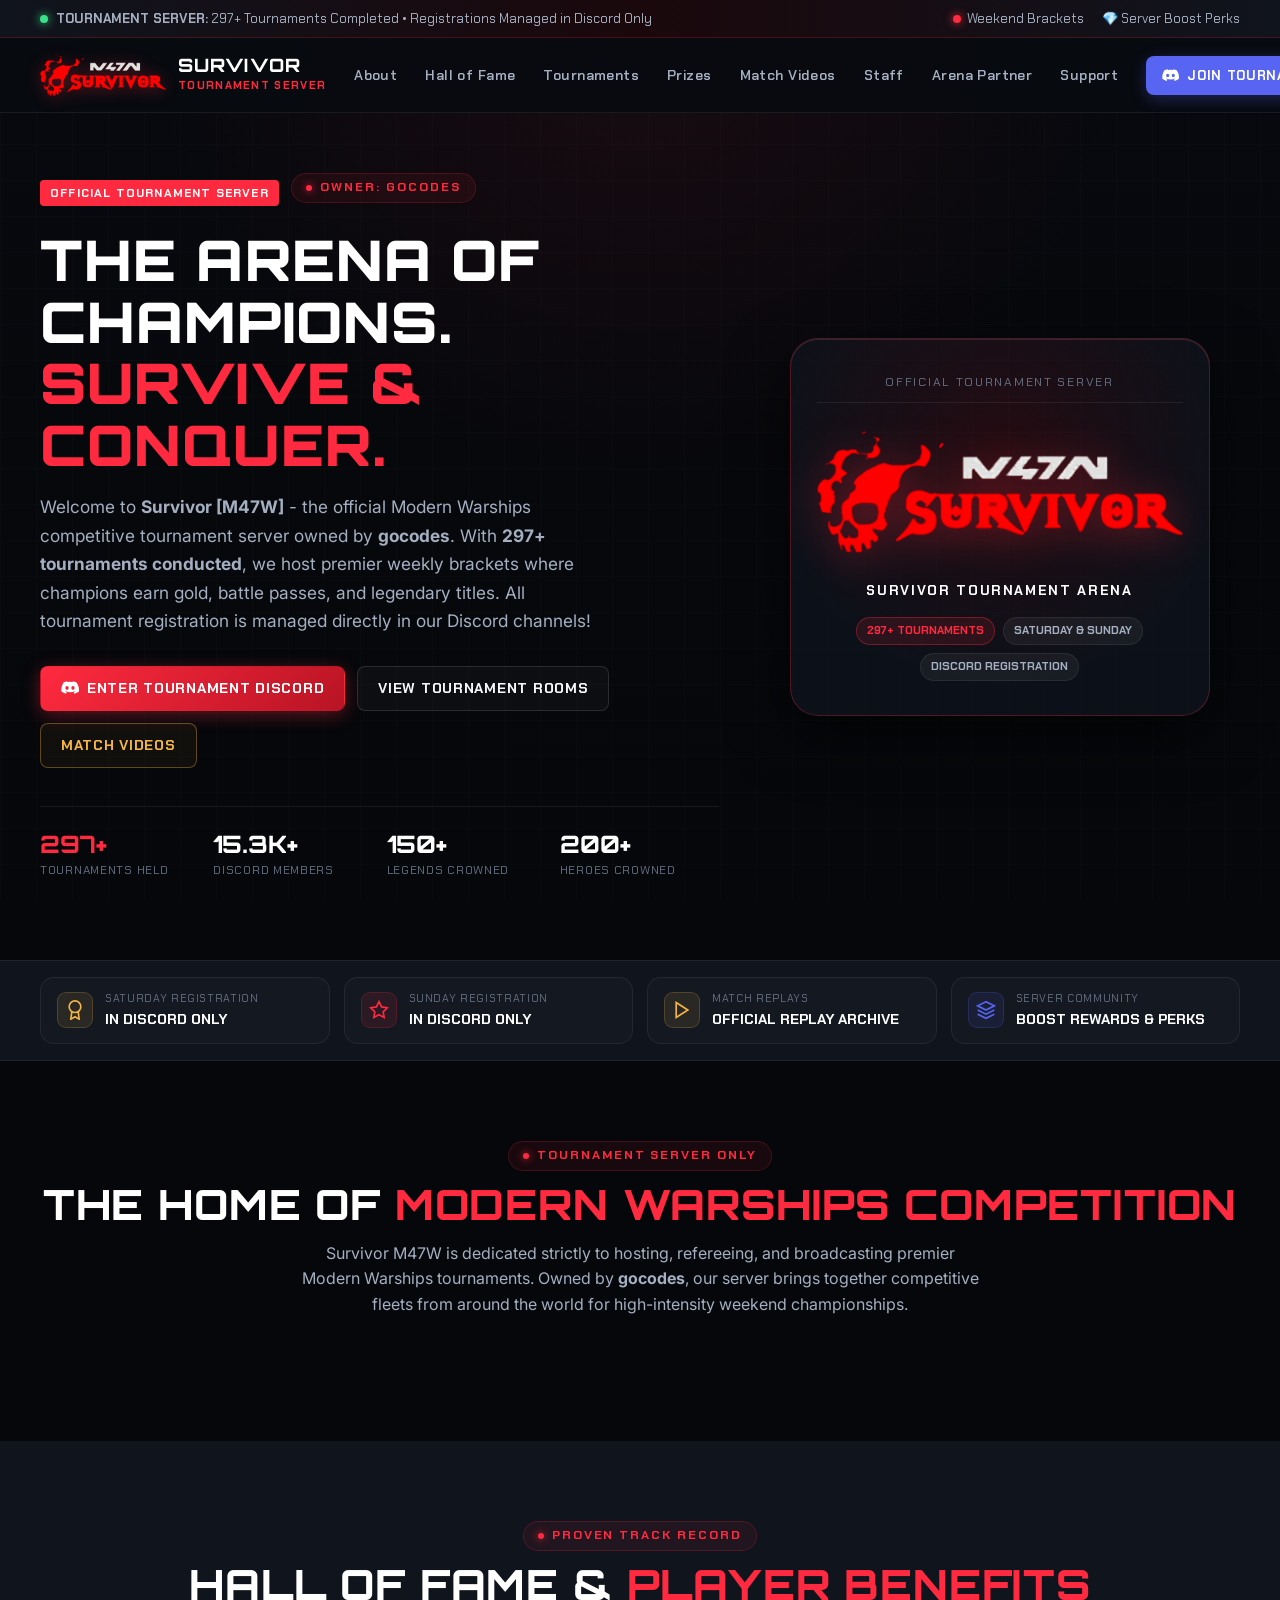
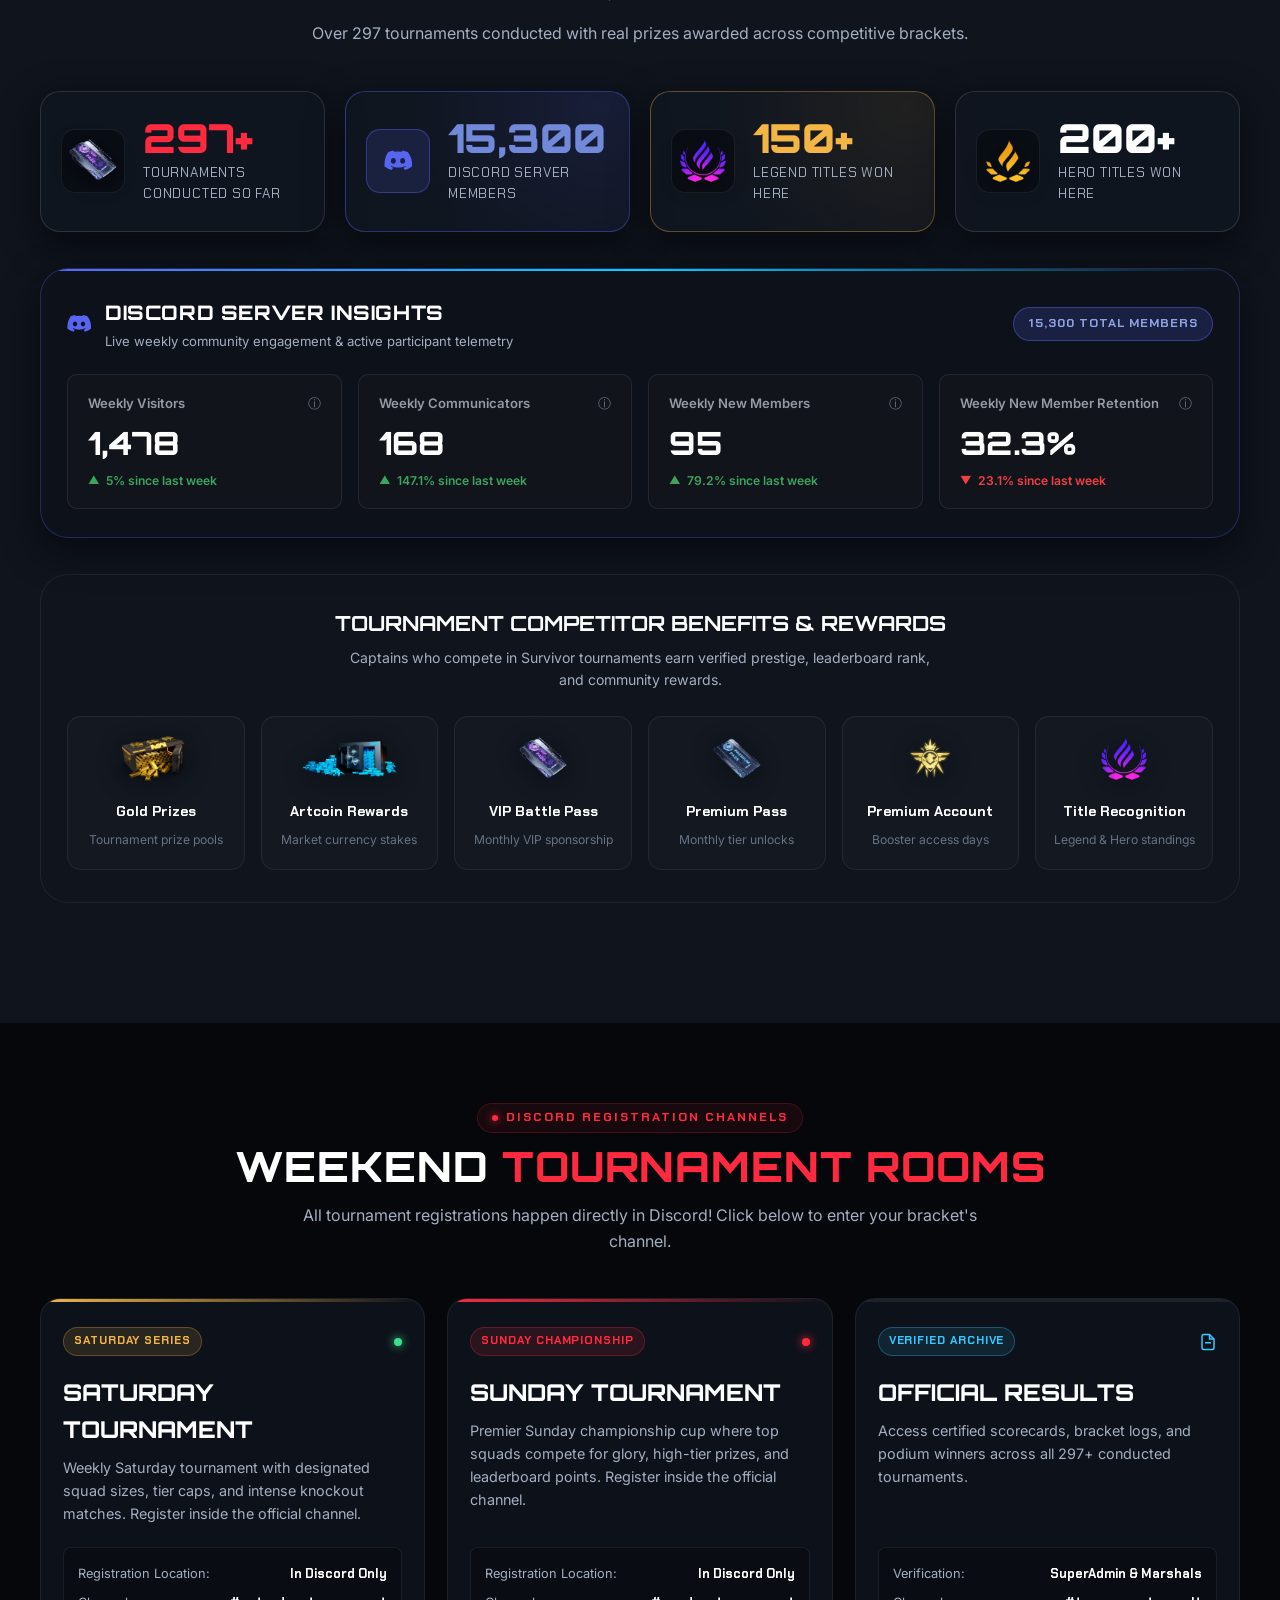
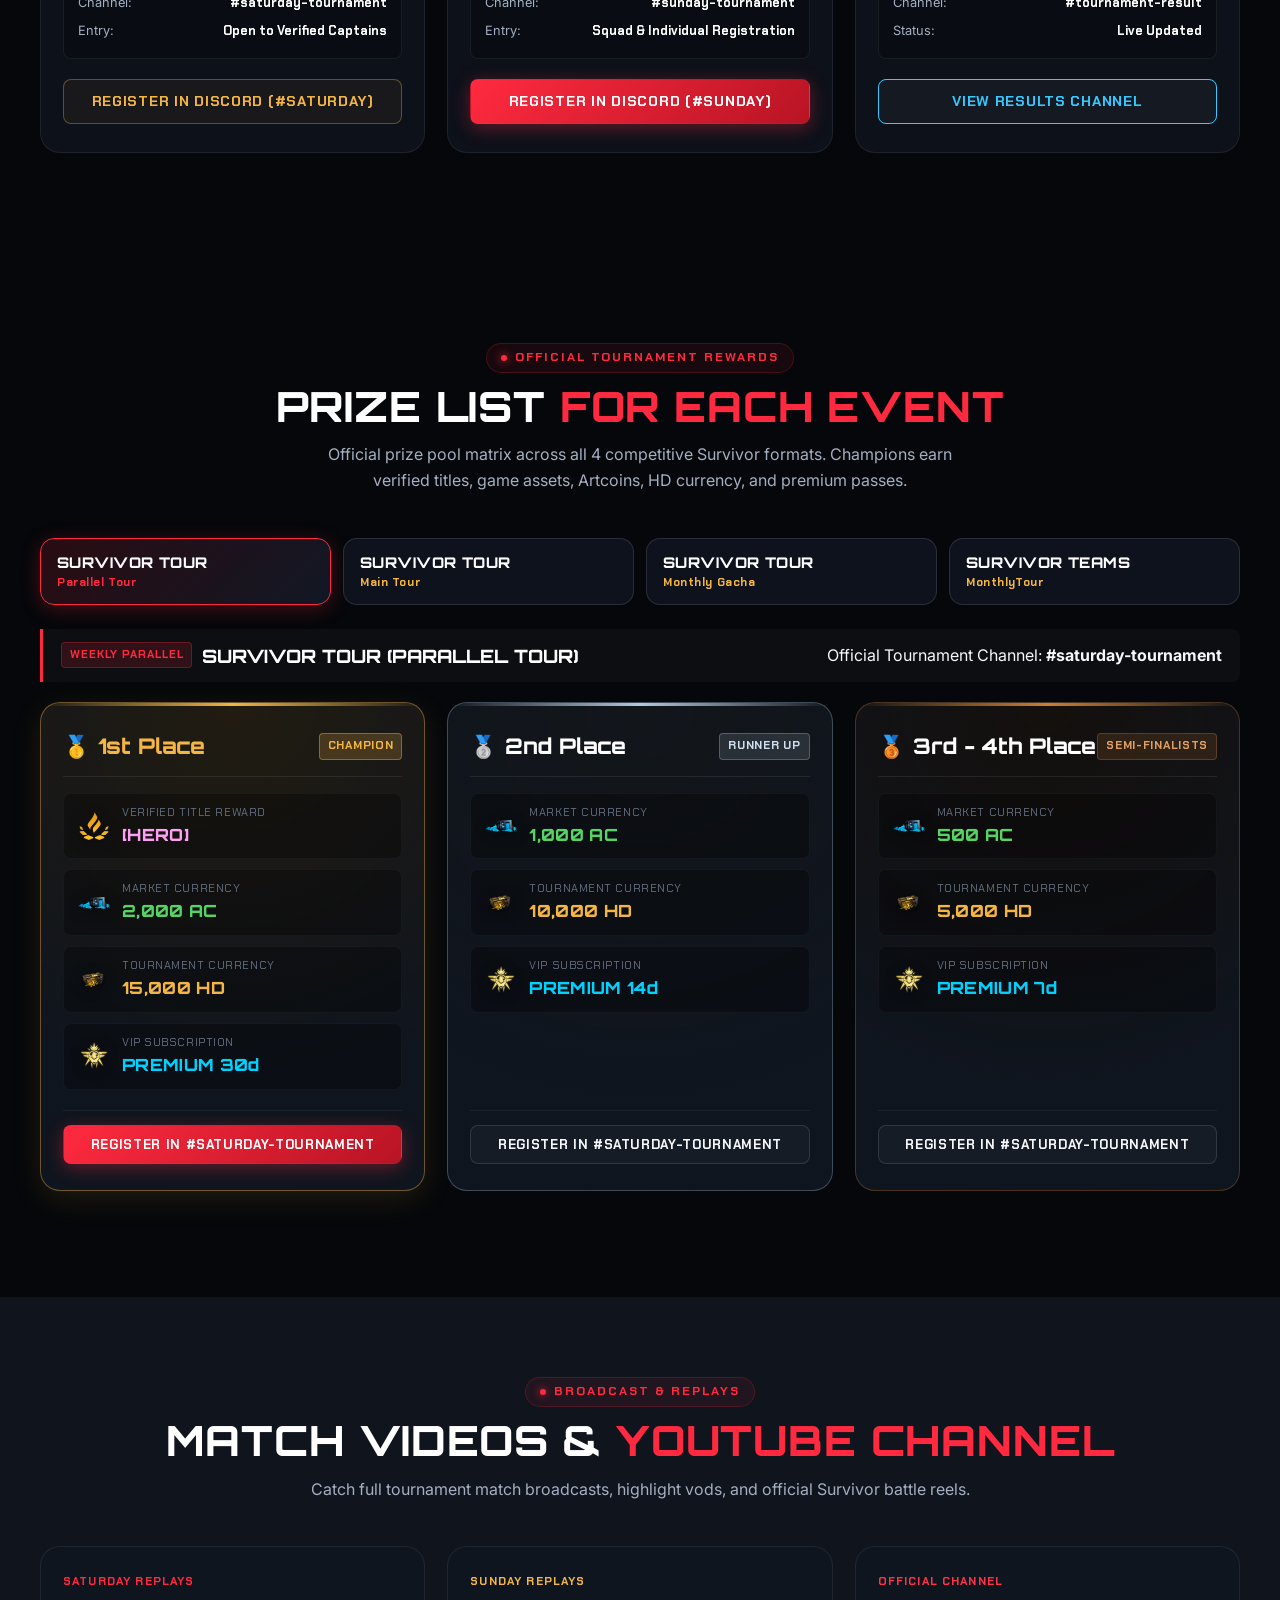
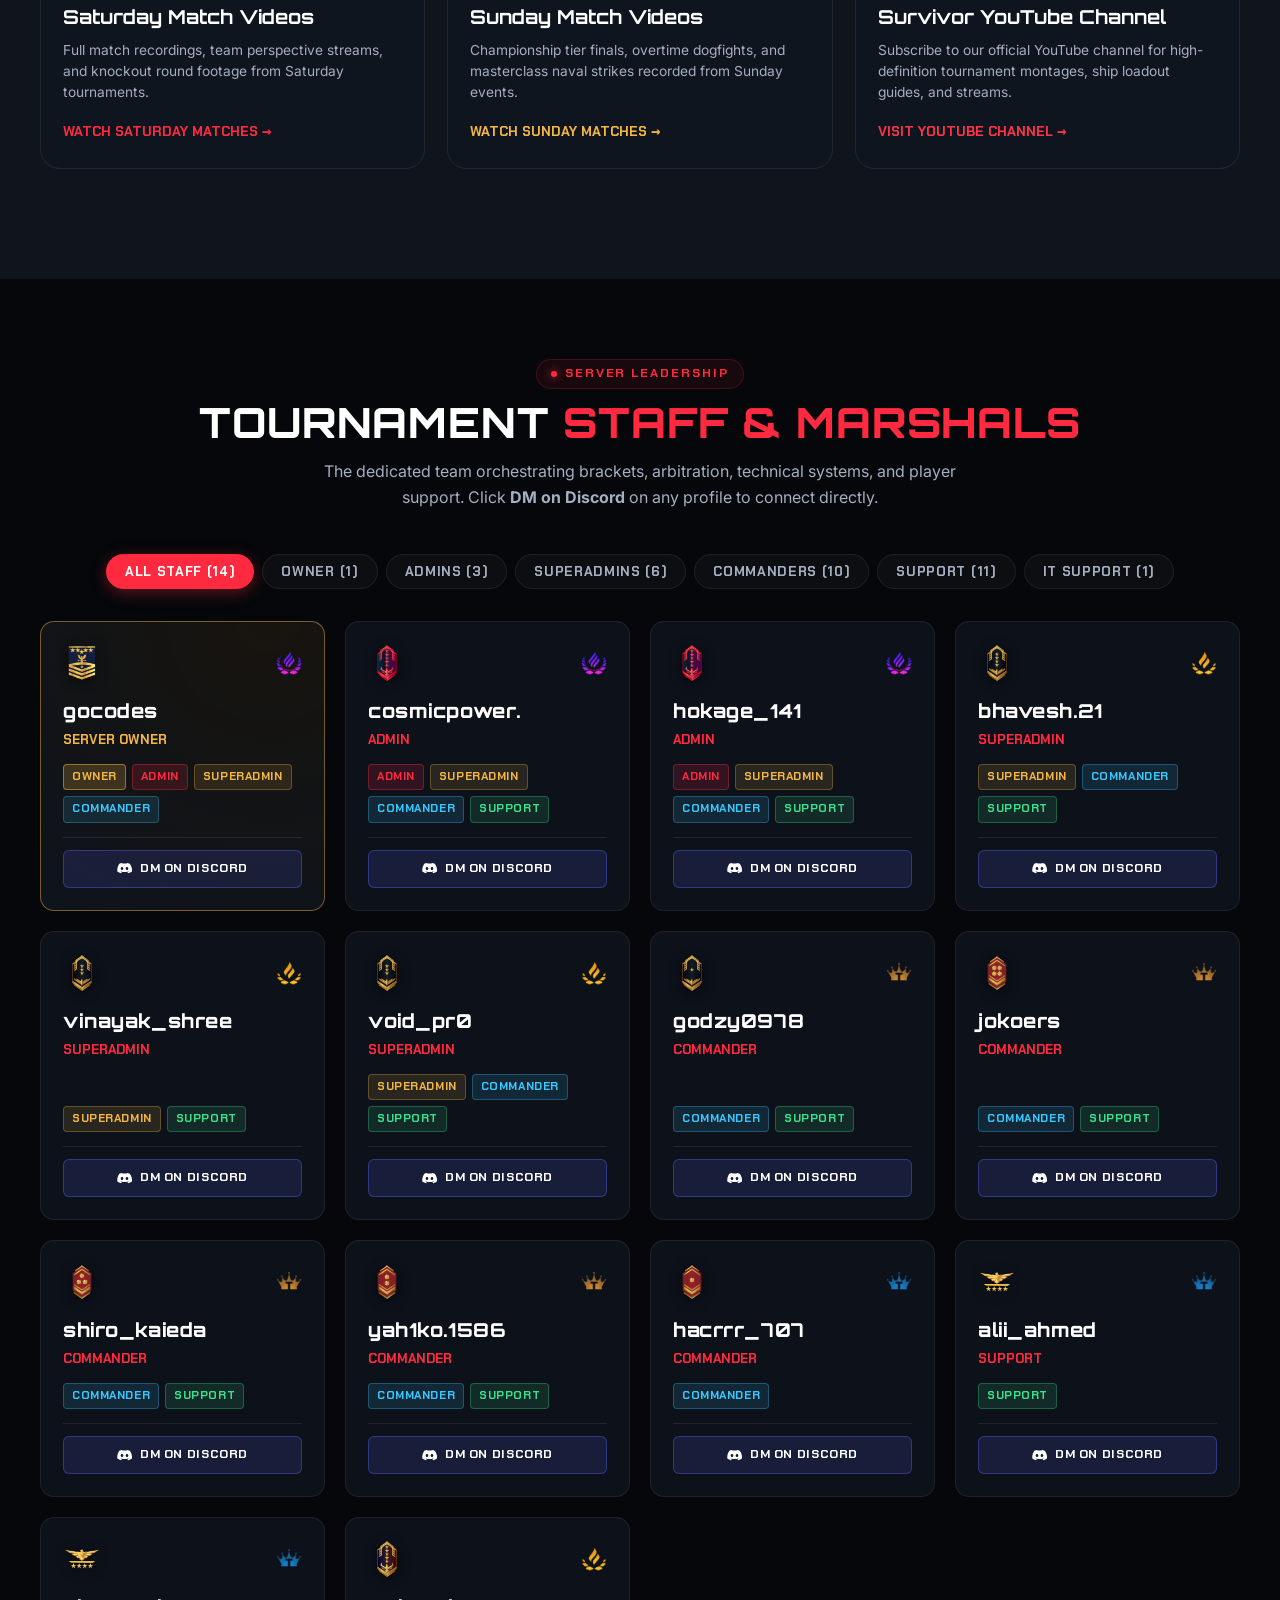
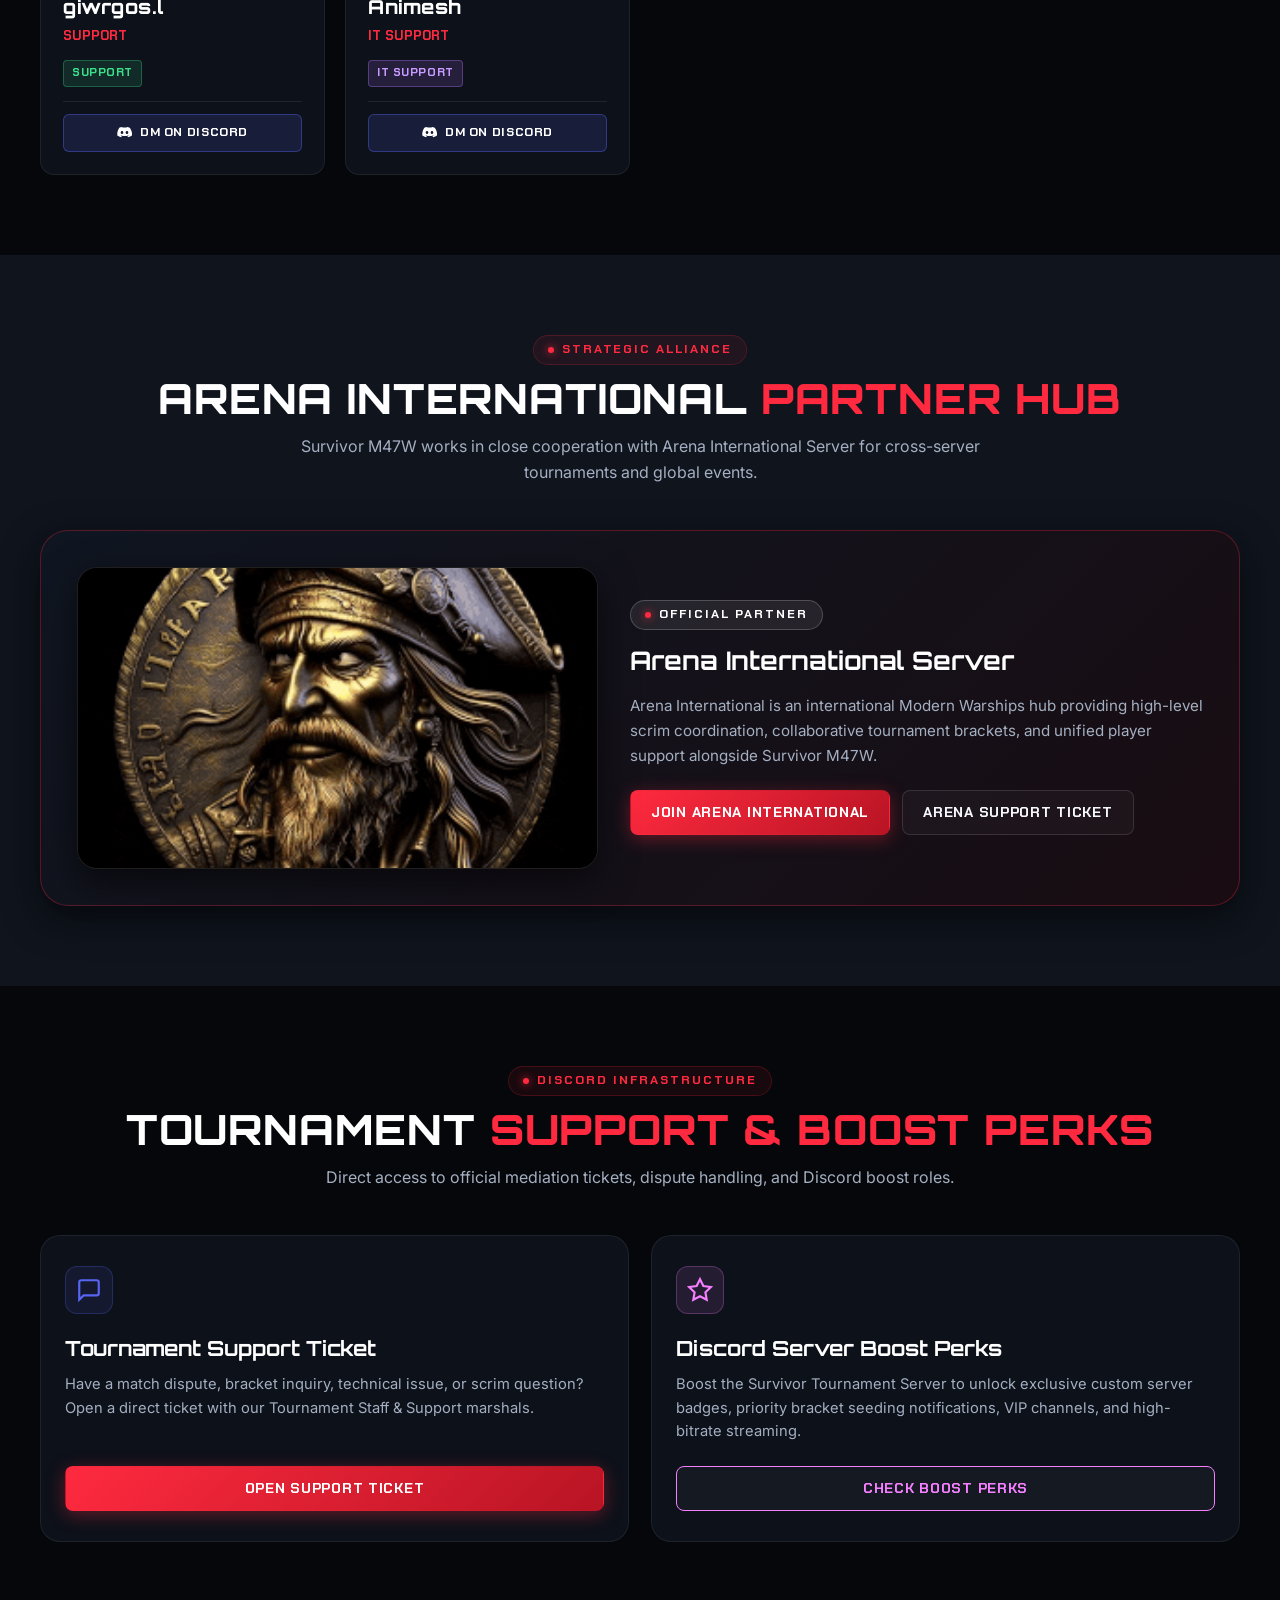
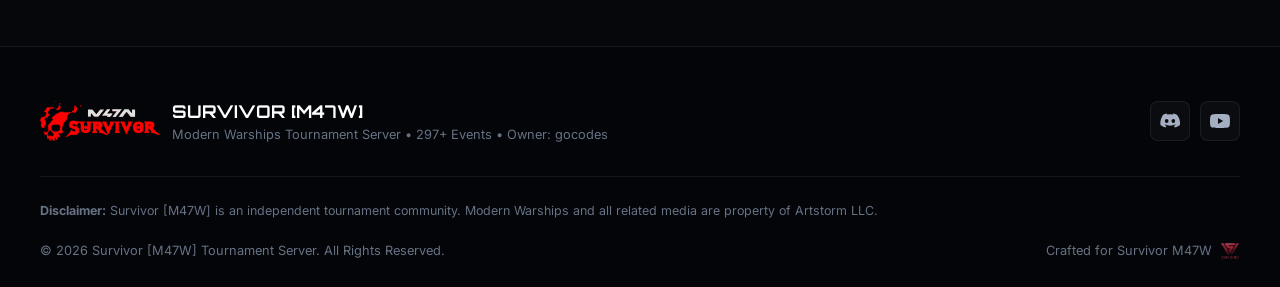
==== index.html @ add7dcec "Add files via upload" ====
<!DOCTYPE html>
<html lang="en">
<head>
  <meta charset="UTF-8">
  <meta name="viewport" content="width=device-width, initial-scale=1.0, maximum-scale=5.0">
  <meta name="description" content="Survivor [M47W] - Premier Modern Warships Tournament Server. Over 297+ tournaments conducted, 150+ Legends and 200+ Heroes crowned. Owner: gocodes.">
  <meta name="keywords" content="Survivor M47W, Modern Warships Tournament, gocodes, MW Tournament Server, Arena International">
  <meta name="author" content="Survivor M47W Tournament Server">

  <!-- Open Graph -->
  <meta property="og:title" content="Survivor [M47W] - Modern Warships Tournament Server">
  <meta property="og:description" content="The Arena of Champions. 297+ Tournaments Conducted • 150+ Legends • 200+ Heroes. Join our Discord to register!">
  <meta property="og:type" content="website">
  <meta property="og:image" content="Assets/logo.png">

  <title>SURVIVOR [M47W] - Modern Warships Tournament Server</title>

  <!-- Favicon -->
  <link rel="icon" type="image/png" href="Assets/Logo (2).png">

  <!-- Stylesheets -->
  <link rel="stylesheet" href="css/style.css">
  <link rel="stylesheet" href="css/components.css">
</head>
<body>

  <!-- Top Announcement Bar -->
  <aside class="top-announcement" aria-label="Tournament Announcement">
    <div class="container announcement-inner">
      <div class="announcement-badge">
        <span class="live-dot"></span>
        <span><strong>TOURNAMENT SERVER:</strong> 297+ Tournaments Completed • Registrations Managed in Discord Only</span>
      </div>
      <div class="announcement-links">
        <a href="#tournaments">
          <span class="live-dot dot-red"></span>
          <span>Weekend Brackets</span>
        </a>
        <a href="https://discord.com/channels/1050414982417887283/1148118134398668922" target="_blank" rel="noopener noreferrer">
          <span>💎 Server Boost Perks</span>
        </a>
      </div>
    </div>
  </aside>

  <!-- Sticky Site Header (Single-Line Desktop & Mobile Responsive) -->
  <header class="site-header">
    <div class="container nav-container">
      <a href="#hero" class="brand" aria-label="Survivor M47W Home">
        <img src="Assets/logo.png" alt="Survivor M47W Logo" class="brand-logo-img">
        <div class="brand-text">
          <span class="brand-title">SURVIVOR</span>
          <span class="brand-tag">TOURNAMENT SERVER</span>
        </div>
      </a>

      <!-- Single-Line Desktop Navigation -->
      <nav aria-label="Main Navigation">
        <ul class="nav-menu" id="navMenu">
          <li><a href="#about" class="nav-link">About</a></li>
          <li><a href="#fame" class="nav-link">Hall of Fame</a></li>
          <li><a href="#tournaments" class="nav-link">Tournaments</a></li>
          <li><a href="#prizes" class="nav-link">Prizes</a></li>
          <li><a href="#videos" class="nav-link">Match Videos</a></li>
          <li><a href="#staff" class="nav-link">Staff</a></li>
          <li><a href="#partner" class="nav-link">Arena Partner</a></li>
          <li><a href="#support" class="nav-link">Support</a></li>
        </ul>
      </nav>

      <!-- Nav Actions -->
      <div class="nav-actions">
        <a href="https://discord.gg/6sPeeaY6bj" target="_blank" rel="noopener noreferrer" class="btn btn-discord btn-sm" id="linkNavDiscord">
          <svg width="17" height="17" viewBox="0 0 24 24" fill="currentColor">
            <path d="M20.317 4.369A19.791 19.791 0 0 0 15.885 3c-.191.328-.403.771-.552 1.116a18.27 18.27 0 0 0-6.666 0A12.64 12.64 0 0 0 8.115 3a19.736 19.736 0 0 0-4.432 1.369C.887 8.58.127 12.687.507 16.737a19.92 19.92 0 0 0 5.993 3.026c.481-.657.91-1.35 1.282-2.076a12.99 12.99 0 0 1-2.02-.98c.17-.123.336-.25.496-.383 3.894 1.78 8.117 1.78 11.965 0 .162.133.328.26.497.383a12.95 12.95 0 0 1-2.024.982c.372.725.8 1.418 1.282 2.074a19.9 19.9 0 0 0 5.995-3.026c.446-4.693-.762-8.764-3.656-12.368ZM8.02 14.315c-1.182 0-2.157-1.086-2.157-2.419 0-1.332.955-2.418 2.157-2.418 1.212 0 2.177 1.096 2.157 2.418 0 1.333-.955 2.419-2.157 2.419Zm7.96 0c-1.182 0-2.157-1.086-2.157-2.419 0-1.332.955-2.418 2.157-2.418 1.212 0 2.177 1.096 2.157 2.418 0 1.333-.945 2.419-2.157 2.419Z"/>
          </svg>
          <span>Join Tournament Discord</span>
        </a>
        <button class="mobile-toggle" id="mobileToggle" aria-label="Toggle navigation menu" aria-expanded="false">
          <svg width="22" height="22" viewBox="0 0 24 24" fill="none" stroke="currentColor" stroke-width="2">
            <line x1="3" y1="12" x2="21" y2="12"></line>
            <line x1="3" y1="6" x2="21" y2="6"></line>
            <line x1="3" y1="18" x2="21" y2="18"></line>
          </svg>
        </button>
      </div>
    </div>
  </header>

  <main>
    <!-- HERO SECTION -->
    <section class="hero" id="hero">
      <div class="container hero-grid">
        <div class="hero-content">
          <div class="hero-kicker-wrap">
            <span class="hero-badge-tag">OFFICIAL TOURNAMENT SERVER</span>
            <span class="section-kicker">OWNER: GOCODES</span>
          </div>
          <h1 class="hero-title">
            THE ARENA OF CHAMPIONS.
            <span class="title-accent">SURVIVE & CONQUER.</span>
          </h1>
          <p class="hero-desc">
            Welcome to <strong>Survivor [M47W]</strong> - the official Modern Warships competitive tournament server owned by <strong>gocodes</strong>. With <strong>297+ tournaments conducted</strong>, we host premier weekly brackets where champions earn gold, battle passes, and legendary titles. All tournament registration is managed directly in our Discord channels!
          </p>

          <div class="hero-actions">
            <a href="https://discord.gg/6sPeeaY6bj" target="_blank" rel="noopener noreferrer" class="btn btn-primary" id="linkHeroDiscord">
              <svg width="18" height="18" viewBox="0 0 24 24" fill="currentColor">
                <path d="M20.317 4.369A19.791 19.791 0 0 0 15.885 3c-.191.328-.403.771-.552 1.116a18.27 18.27 0 0 0-6.666 0A12.64 12.64 0 0 0 8.115 3a19.736 19.736 0 0 0-4.432 1.369C.887 8.58.127 12.687.507 16.737a19.92 19.92 0 0 0 5.993 3.026c.481-.657.91-1.35 1.282-2.076a12.99 12.99 0 0 1-2.02-.98c.17-.123.336-.25.496-.383 3.894 1.78 8.117 1.78 11.965 0 .162.133.328.26.497.383a12.95 12.95 0 0 1-2.024.982c.372.725.8 1.418 1.282 2.074a19.9 19.9 0 0 0 5.995-3.026c.446-4.693-.762-8.764-3.656-12.368ZM8.02 14.315c-1.182 0-2.157-1.086-2.157-2.419 0-1.332.955-2.418 2.157-2.418 1.212 0 2.177 1.096 2.157 2.418 0 1.333-.955 2.419-2.157 2.419Zm7.96 0c-1.182 0-2.157-1.086-2.157-2.419 0-1.332.955-2.418 2.157-2.418 1.212 0 2.177 1.096 2.157 2.418 0 1.333-.945 2.419-2.157 2.419Z"/>
              </svg>
              <span>Enter Tournament Discord</span>
            </a>
            <a href="#tournaments" class="btn btn-outline">
              <span>View Tournament Rooms</span>
            </a>
            <a href="#videos" class="btn btn-outline-gold">
              <span>Match Videos</span>
            </a>
          </div>

          <!-- Hero Proven Stats -->
          <div class="hero-stats">
            <div class="stat-item">
              <span class="stat-val val-red">297+</span>
              <span class="stat-label">Tournaments Held</span>
            </div>
            <div class="stat-item">
              <span class="stat-val val-gold">15.3K+</span>
              <span class="stat-label">Discord Members</span>
            </div>
            <div class="stat-item">
              <span class="stat-val">150+</span>
              <span class="stat-label">Legends Crowned</span>
            </div>
            <div class="stat-item">
              <span class="stat-val">200+</span>
              <span class="stat-label">Heroes Crowned</span>
            </div>
          </div>
        </div>

        <div class="hero-visual">
          <div class="hero-crest-frame">
            <div class="hero-crest-topbar">
              <span>OFFICIAL TOURNAMENT SERVER</span>
            </div>
            <img src="Assets/logo.png" alt="Survivor M47W Insignia" class="hero-crest-logo">
            <h2 class="hero-crest-caption">SURVIVOR TOURNAMENT ARENA</h2>
            <div class="hero-crest-pills">
              <span class="tactical-pill pill-red">297+ TOURNAMENTS</span>
              <span class="tactical-pill">SATURDAY & SUNDAY</span>
              <span class="tactical-pill">DISCORD REGISTRATION</span>
            </div>
          </div>
        </div>
      </div>
    </section>

    <!-- STATUS TICKER STRIP -->
    <section class="status-strip" aria-label="Quick Status Ticker">
      <div class="container">
        <div class="status-grid">
          <a href="https://discord.com/channels/1050414982417887283/1210456226505170964" target="_blank" rel="noopener noreferrer" class="status-card" id="linkSatTournament">
            <div class="status-icon icon-gold">
              <svg width="20" height="20" viewBox="0 0 24 24" fill="none" stroke="currentColor" stroke-width="2">
                <circle cx="12" cy="8" r="7"></circle>
                <polyline points="8.21 13.89 7 23 12 20 17 23 15.79 13.88"></polyline>
              </svg>
            </div>
            <div class="status-info">
              <small>Saturday Registration</small>
              <strong>IN DISCORD ONLY</strong>
            </div>
          </a>

          <a href="https://discord.com/channels/1050414982417887283/1051428633106972762" target="_blank" rel="noopener noreferrer" class="status-card" id="linkSunTournament">
            <div class="status-icon">
              <svg width="20" height="20" viewBox="0 0 24 24" fill="none" stroke="currentColor" stroke-width="2">
                <polygon points="12 2 15.09 8.26 22 9.27 17 14.14 18.18 21.02 12 17.77 5.82 21.02 7 14.14 2 9.27 8.91 8.26 12 2"></polygon>
              </svg>
            </div>
            <div class="status-info">
              <small>Sunday Registration</small>
              <strong>IN DISCORD ONLY</strong>
            </div>
          </a>

          <a href="#videos" class="status-card">
            <div class="status-icon icon-gold">
              <svg width="20" height="20" viewBox="0 0 24 24" fill="none" stroke="currentColor" stroke-width="2">
                <polygon points="5 3 19 12 5 21 5 3"></polygon>
              </svg>
            </div>
            <div class="status-info">
              <small>Match Replays</small>
              <strong>OFFICIAL REPLAY ARCHIVE</strong>
            </div>
          </a>

          <a href="https://discord.com/channels/1050414982417887283/1148118134398668922" target="_blank" rel="noopener noreferrer" class="status-card" id="linkServerBoost">
            <div class="status-icon icon-discord">
              <svg width="20" height="20" viewBox="0 0 24 24" fill="none" stroke="currentColor" stroke-width="2">
                <polygon points="12 2 2 7 12 12 22 7 12 2"></polygon>
                <polyline points="2 17 12 22 22 17"></polyline>
                <polyline points="2 12 12 17 22 12"></polyline>
              </svg>
            </div>
            <div class="status-info">
              <small>Server Community</small>
              <strong>BOOST REWARDS & PERKS</strong>
            </div>
          </a>
        </div>
      </div>
    </section>

    <!-- ABOUT SECTION -->
    <section class="section" id="about">
      <div class="container">
        <div class="section-head">
          <span class="section-kicker">TOURNAMENT SERVER ONLY</span>
          <h2 class="section-title">THE HOME OF <span>MODERN WARSHIPS COMPETITION</span></h2>
          <p class="section-lead">
            Survivor M47W is dedicated strictly to hosting, refereeing, and broadcasting premier Modern Warships tournaments. Owned by <strong>gocodes</strong>, our server brings together competitive fleets from around the world for high-intensity weekend championships.
          </p>
        </div>
      </div>
    </section>

    <!-- HALL OF FAME & PLAYER BENEFITS -->
    <section class="section" id="fame" style="background: var(--bg-surface);">
      <div class="container">
        <div class="section-head">
          <span class="section-kicker">PROVEN TRACK RECORD</span>
          <h2 class="section-title">HALL OF FAME & <span>PLAYER BENEFITS</span></h2>
          <p class="section-lead">
            Over 297 tournaments conducted with real prizes awarded across competitive brackets.
          </p>
        </div>

        <!-- 4 Proven Stats Cards (Including 15,300 Discord Members) -->
        <div class="fame-stats-grid">
          <div class="fame-stat-card">
            <div class="fame-icon-frame">
              <img src="MW Icons/BP_vip_hires.png" alt="Tournaments Conducted">
            </div>
            <div>
              <div class="fame-stat-num num-red">297+</div>
              <div class="fame-stat-label">Tournaments Conducted So Far</div>
            </div>
          </div>

          <div class="fame-stat-card discord-card">
            <div class="fame-icon-frame" style="background: rgba(88, 101, 242, 0.15); border: 1px solid rgba(88, 101, 242, 0.4);">
              <svg width="28" height="28" viewBox="0 0 24 24" fill="#5865F2">
                <path d="M20.317 4.369A19.791 19.791 0 0 0 15.885 3c-.191.328-.403.771-.552 1.116a18.27 18.27 0 0 0-6.666 0A12.64 12.64 0 0 0 8.115 3a19.736 19.736 0 0 0-4.432 1.369C.887 8.58.127 12.687.507 16.737a19.92 19.92 0 0 0 5.993 3.026c.481-.657.91-1.35 1.282-2.076a12.99 12.99 0 0 1-2.02-.98c.17-.123.336-.25.496-.383 3.894 1.78 8.117 1.78 11.965 0 .162.133.328.26.497.383a12.95 12.95 0 0 1-2.024.982c.372.725.8 1.418 1.282 2.074a19.9 19.9 0 0 0 5.995-3.026c.446-4.693-.762-8.764-3.656-12.368ZM8.02 14.315c-1.182 0-2.157-1.086-2.157-2.419 0-1.332.955-2.418 2.157-2.418 1.212 0 2.177 1.096 2.157 2.418 0 1.333-.955 2.419-2.157 2.419Zm7.96 0c-1.182 0-2.157-1.086-2.157-2.419 0-1.332.955-2.418 2.157-2.418 1.212 0 2.177 1.096 2.157 2.418 0 1.333-.945 2.419-2.157 2.419Z"/>
              </svg>
            </div>
            <div>
              <div class="fame-stat-num" style="color: #7289da;">15,300</div>
              <div class="fame-stat-label">Discord Server Members</div>
            </div>
          </div>

          <div class="fame-stat-card gold-card">
            <div class="fame-icon-frame">
              <img src="MW Icons/Title/MW_TitleSystem_TitleIconLegend_Hires.png" alt="Legend Title Winners">
            </div>
            <div>
              <div class="fame-stat-num num-gold">150+</div>
              <div class="fame-stat-label">Legend Titles Won Here</div>
            </div>
          </div>

          <div class="fame-stat-card">
            <div class="fame-icon-frame">
              <img src="MW Icons/Title/MW_TitleSystem_TitleIconHero_Hires.png" alt="Hero Title Winners">
            </div>
            <div>
              <div class="fame-stat-num">200+</div>
              <div class="fame-stat-label">Hero Titles Won Here</div>
            </div>
          </div>
        </div>

        <!-- Official Discord Server Insights Analytics Panel -->
        <div class="discord-insights-panel">
          <div class="discord-insights-header">
            <div class="insights-title-wrap">
              <svg width="24" height="24" viewBox="0 0 24 24" fill="#5865F2">
                <path d="M20.317 4.369A19.791 19.791 0 0 0 15.885 3c-.191.328-.403.771-.552 1.116a18.27 18.27 0 0 0-6.666 0A12.64 12.64 0 0 0 8.115 3a19.736 19.736 0 0 0-4.432 1.369C.887 8.58.127 12.687.507 16.737a19.92 19.92 0 0 0 5.993 3.026c.481-.657.91-1.35 1.282-2.076a12.99 12.99 0 0 1-2.02-.98c.17-.123.336-.25.496-.383 3.894 1.78 8.117 1.78 11.965 0 .162.133.328.26.497.383a12.95 12.95 0 0 1-2.024.982c.372.725.8 1.418 1.282 2.074a19.9 19.9 0 0 0 5.995-3.026c.446-4.693-.762-8.764-3.656-12.368ZM8.02 14.315c-1.182 0-2.157-1.086-2.157-2.419 0-1.332.955-2.418 2.157-2.418 1.212 0 2.177 1.096 2.157 2.418 0 1.333-.955 2.419-2.157 2.419Zm7.96 0c-1.182 0-2.157-1.086-2.157-2.419 0-1.332.955-2.418 2.157-2.418 1.212 0 2.177 1.096 2.157 2.418 0 1.333-.945 2.419-2.157 2.419Z"/>
              </svg>
              <div>
                <h3 class="insights-title">Discord Server Insights</h3>
                <p class="insights-sub">Live weekly community engagement & active participant telemetry</p>
              </div>
            </div>
            <div class="insights-badge-wrap">
              <span class="discord-community-badge">15,300 TOTAL MEMBERS</span>
            </div>
          </div>

          <div class="discord-insights-grid">
            <!-- Card 1: Weekly Visitors -->
            <div class="discord-stat-box">
              <div class="discord-stat-top">
                <span class="discord-stat-name">Weekly Visitors</span>
                <span class="info-icon" title="Unique visitors to the server this week">ⓘ</span>
              </div>
              <div class="discord-stat-number">1,478</div>
              <div class="discord-stat-trend trend-up">
                <span class="trend-arrow">▲</span>
                <span>5% since last week</span>
              </div>
            </div>

            <!-- Card 2: Weekly Communicators -->
            <div class="discord-stat-box">
              <div class="discord-stat-top">
                <span class="discord-stat-name">Weekly Communicators</span>
                <span class="info-icon" title="Members who sent messages or participated in voice">ⓘ</span>
              </div>
              <div class="discord-stat-number">168</div>
              <div class="discord-stat-trend trend-up">
                <span class="trend-arrow">▲</span>
                <span>147.1% since last week</span>
              </div>
            </div>

            <!-- Card 3: Weekly New Members -->
            <div class="discord-stat-box">
              <div class="discord-stat-top">
                <span class="discord-stat-name">Weekly New Members</span>
                <span class="info-icon" title="New captain recruits joined this week">ⓘ</span>
              </div>
              <div class="discord-stat-number">95</div>
              <div class="discord-stat-trend trend-up">
                <span class="trend-arrow">▲</span>
                <span>79.2% since last week</span>
              </div>
            </div>

            <!-- Card 4: Weekly New Member Retention -->
            <div class="discord-stat-box">
              <div class="discord-stat-top">
                <span class="discord-stat-name">Weekly New Member Retention</span>
                <span class="info-icon" title="Percentage of new members who remain active after joining">ⓘ</span>
              </div>
              <div class="discord-stat-number">32.3%</div>
              <div class="discord-stat-trend trend-down">
                <span class="trend-arrow">▼</span>
                <span>23.1% since last week</span>
              </div>
            </div>
          </div>
        </div>

        <!-- Player Benefits Strip with Official MW Icons -->
        <div class="rewards-strip">
          <div class="rewards-head">
            <h3 style="font-family: var(--font-display); font-size: 1.3rem; color: #ffffff; text-transform: uppercase;">
              Tournament Competitor Benefits & Rewards
            </h3>
            <p style="font-size: 0.88rem; color: var(--text-secondary); max-width: 600px; margin: 6px auto 0;">
              Captains who compete in Survivor tournaments earn verified prestige, leaderboard rank, and community rewards.
            </p>
          </div>

          <div class="rewards-grid">
            <div class="reward-item">
              <img src="MW Icons/goldOffer_6.png" alt="Gold Rewards">
              <strong>Gold Prizes</strong>
              <span>Tournament prize pools</span>
            </div>
            <div class="reward-item">
              <img src="MW Icons/artcoinOffer_6.png" alt="Artcoin Rewards">
              <strong>Artcoin Rewards</strong>
              <span>Market currency stakes</span>
            </div>
            <div class="reward-item">
              <img src="MW Icons/BP_vip_hires.png" alt="VIP Pass Rewards">
              <strong>VIP Battle Pass</strong>
              <span>Monthly VIP sponsorship</span>
            </div>
            <div class="reward-item">
              <img src="MW Icons/BP_premium_hires.png" alt="Premium Pass">
              <strong>Premium Pass</strong>
              <span>Monthly tier unlocks</span>
            </div>
            <div class="reward-item">
              <img src="MW Icons/premiumAccount.png" alt="Premium Account">
              <strong>Premium Account</strong>
              <span>Booster access days</span>
            </div>
            <div class="reward-item">
              <img src="MW Icons/Title/MW_TitleSystem_TitleIconLegend_Hires.png" alt="Prestige Titles">
              <strong>Title Recognition</strong>
              <span>Legend & Hero standings</span>
            </div>
          </div>
        </div>
      </div>
    </section>

    <!-- TOURNAMENT COMMAND HUB -->
    <section class="section" id="tournaments">
      <div class="container">
        <div class="section-head">
          <span class="section-kicker">DISCORD REGISTRATION CHANNELS</span>
          <h2 class="section-title">WEEKEND <span>TOURNAMENT ROOMS</span></h2>
          <p class="section-lead">
            All tournament registrations happen directly in Discord! Click below to enter your bracket's channel.
          </p>
        </div>

        <div class="tournament-grid">
          <!-- Saturday Tournament -->
          <article class="tournament-card highlight-gold">
            <div class="tournament-card-top">
              <span class="tournament-badge-pill gold">SATURDAY SERIES</span>
              <span class="live-dot"></span>
            </div>
            <h3 class="tournament-day">Saturday Tournament</h3>
            <p class="tournament-desc">
              Weekly Saturday tournament with designated squad sizes, tier caps, and intense knockout matches. Register inside the official channel.
            </p>
            <div class="tournament-meta">
              <div class="meta-row">
                <span>Registration Location:</span>
                <strong>In Discord Only</strong>
              </div>
              <div class="meta-row">
                <span>Channel:</span>
                <strong>#saturday-tournament</strong>
              </div>
              <div class="meta-row">
                <span>Entry:</span>
                <strong>Open to Verified Captains</strong>
              </div>
            </div>
            <a href="https://discord.com/channels/1050414982417887283/1210456226505170964" target="_blank" rel="noopener noreferrer" class="btn btn-outline-gold" style="width: 100%;">
              <span>Register in Discord (#saturday)</span>
            </a>
          </article>

          <!-- Sunday Tournament -->
          <article class="tournament-card highlight-red">
            <div class="tournament-card-top">
              <span class="tournament-badge-pill">SUNDAY CHAMPIONSHIP</span>
              <span class="live-dot dot-red"></span>
            </div>
            <h3 class="tournament-day">Sunday Tournament</h3>
            <p class="tournament-desc">
              Premier Sunday championship cup where top squads compete for glory, high-tier prizes, and leaderboard points. Register inside the official channel.
            </p>
            <div class="tournament-meta">
              <div class="meta-row">
                <span>Registration Location:</span>
                <strong>In Discord Only</strong>
              </div>
              <div class="meta-row">
                <span>Channel:</span>
                <strong>#sunday-tournament</strong>
              </div>
              <div class="meta-row">
                <span>Entry:</span>
                <strong>Squad & Individual Registration</strong>
              </div>
            </div>
            <a href="https://discord.com/channels/1050414982417887283/1051428633106972762" target="_blank" rel="noopener noreferrer" class="btn btn-primary" style="width: 100%;">
              <span>Register in Discord (#sunday)</span>
            </a>
          </article>

          <!-- Official Results -->
          <article class="tournament-card">
            <div class="tournament-card-top">
              <span class="tournament-badge-pill" style="background: rgba(56, 200, 255, 0.1); border-color: rgba(56, 200, 255, 0.3); color: var(--accent-cyan);">VERIFIED ARCHIVE</span>
              <svg width="18" height="18" viewBox="0 0 24 24" fill="none" stroke="currentColor" stroke-width="2" color="var(--accent-cyan)">
                <path d="M14 2H6a2 2 0 0 0-2 2v16a2 2 0 0 0 2 2h12a2 2 0 0 0 2-2V8z"></path>
                <polyline points="14 2 14 8 20 8"></polyline>
                <line x1="16" y1="13" x2="8" y2="13"></line>
              </svg>
            </div>
            <h3 class="tournament-day">Official Results</h3>
            <p class="tournament-desc">
              Access certified scorecards, bracket logs, and podium winners across all 297+ conducted tournaments.
            </p>
            <div class="tournament-meta">
              <div class="meta-row">
                <span>Verification:</span>
                <strong>SuperAdmin & Marshals</strong>
              </div>
              <div class="meta-row">
                <span>Channel:</span>
                <strong>#tournament-result</strong>
              </div>
              <div class="meta-row">
                <span>Status:</span>
                <strong>Live Updated</strong>
              </div>
            </div>
            <a href="https://discord.com/channels/1050414982417887283/1051473469369491466" target="_blank" rel="noopener noreferrer" class="btn btn-outline" style="width: 100%; border-color: var(--accent-cyan); color: var(--accent-cyan);" id="linkResults">
              <span>View Results Channel</span>
            </a>
          </article>
        </div>
      </div>
    </section>

    <!-- PRIZE LIST FOR EACH EVENT -->
    <section class="section" id="prizes">
      <div class="container">
        <div class="section-head">
          <span class="section-kicker">OFFICIAL TOURNAMENT REWARDS</span>
          <h2 class="section-title">PRIZE LIST <span>FOR EACH EVENT</span></h2>
          <p class="section-lead">
            Official prize pool matrix across all 4 competitive Survivor formats. Champions earn verified titles, game assets, Artcoins, HD currency, and premium passes.
          </p>
        </div>

        <div class="prize-matrix-wrapper">
          <!-- 4 Event Switcher Tabs -->
          <div class="prize-filter-bar" role="tablist">
            <button class="prize-filter-btn active" data-event="parallel-tour">
              <span>Survivor Tour</span>
              <small>Parallel Tour</small>
            </button>
            <button class="prize-filter-btn" data-event="main-tour">
              <span>Survivor Tour</span>
              <small>Main Tour</small>
            </button>
            <button class="prize-filter-btn" data-event="monthly-gacha">
              <span>Survivor Tour</span>
              <small>Monthly Gacha</small>
            </button>
            <button class="prize-filter-btn" data-event="teams-tour">
              <span>Survivor Teams</span>
              <small>MonthlyTour</small>
            </button>
          </div>

          <!-- Dynamic Prize Showcase Grid populated by js/app.js -->
          <div id="prizeShowcase" class="prize-showcase">
            <!-- Populated by initPrizeMatrix in js/app.js -->
          </div>
        </div>
      </div>
    </section>

    <!-- MATCH VIDEOS & MEDIA HUB -->
    <section class="section" id="videos" style="background: var(--bg-surface);">
      <div class="container">
        <div class="section-head">
          <span class="section-kicker">BROADCAST & REPLAYS</span>
          <h2 class="section-title">MATCH VIDEOS & <span>YOUTUBE CHANNEL</span></h2>
          <p class="section-lead">
            Catch full tournament match broadcasts, highlight vods, and official Survivor battle reels.
          </p>
        </div>

        <div class="video-hub-grid">
          <!-- Saturday Match Videos -->
          <a href="https://discord.com/channels/1050414982417887283/1512434301445210224" target="_blank" rel="noopener noreferrer" class="video-card" id="linkSatVideos">
            <span class="video-card-badge">SATURDAY REPLAYS</span>
            <h3 class="video-card-title">Saturday Match Videos</h3>
            <p class="video-card-desc">Full match recordings, team perspective streams, and knockout round footage from Saturday tournaments.</p>
            <span class="video-card-cta">Watch Saturday Matches →</span>
          </a>

          <!-- Sunday Match Videos -->
          <a href="https://discord.com/channels/1050414982417887283/1125056647321108621" target="_blank" rel="noopener noreferrer" class="video-card" id="linkSunVideos">
            <span class="video-card-badge" style="color: var(--accent-gold);">SUNDAY REPLAYS</span>
            <h3 class="video-card-title">Sunday Match Videos</h3>
            <p class="video-card-desc">Championship tier finals, overtime dogfights, and masterclass naval strikes recorded from Sunday events.</p>
            <span class="video-card-cta" style="color: var(--accent-gold);">Watch Sunday Matches →</span>
          </a>

          <!-- Official YouTube Channel -->
          <a href="https://youtube.com/@insfourtyseven7711?si=yuTAbnCFT_ipY31N" target="_blank" rel="noopener noreferrer" class="video-card" id="linkYouTube">
            <span class="video-card-badge" style="color: #ff3347;">OFFICIAL CHANNEL</span>
            <h3 class="video-card-title">Survivor YouTube Channel</h3>
            <p class="video-card-desc">Subscribe to our official YouTube channel for high-definition tournament montages, ship loadout guides, and streams.</p>
            <span class="video-card-cta" style="color: #ff3347;">Visit YouTube Channel →</span>
          </a>
        </div>
      </div>
    </section>

    <!-- STAFF & TOURNAMENT MARSHALS (NO DUPLICATE NAMES) -->
    <section class="section" id="staff">
      <div class="container">
        <div class="section-head">
          <span class="section-kicker">SERVER LEADERSHIP</span>
          <h2 class="section-title">TOURNAMENT <span>STAFF & MARSHALS</span></h2>
          <p class="section-lead">
            The dedicated team orchestrating brackets, arbitration, technical systems, and player support. Click <strong>DM on Discord</strong> on any profile to connect directly.
          </p>
        </div>

        <!-- Exact Role Filter Tabs -->
        <div class="roster-filter-bar" role="tablist">
          <button class="roster-filter-btn active" data-filter="all">All Staff (14)</button>
          <button class="roster-filter-btn" data-filter="Owner">Owner (1)</button>
          <button class="roster-filter-btn" data-filter="Admin">Admins (3)</button>
          <button class="roster-filter-btn" data-filter="SuperAdmin">SuperAdmins (6)</button>
          <button class="roster-filter-btn" data-filter="Commander">Commanders (10)</button>
          <button class="roster-filter-btn" data-filter="Support">Support (11)</button>
          <button class="roster-filter-btn" data-filter="IT">IT Support (1)</button>
        </div>

        <!-- Dynamic Staff Cards Grid (Badges only, no LVL text) -->
        <div class="roster-grid" id="staffGrid">
          <!-- Populated by js/app.js -->
        </div>
      </div>
    </section>

    <!-- ARENA INTERNATIONAL PARTNER SECTION -->
    <section class="section" id="partner" style="background: var(--bg-surface);">
      <div class="container">
        <div class="section-head">
          <span class="section-kicker">STRATEGIC ALLIANCE</span>
          <h2 class="section-title">ARENA INTERNATIONAL <span>PARTNER HUB</span></h2>
          <p class="section-lead">
            Survivor M47W works in close cooperation with Arena International Server for cross-server tournaments and global events.
          </p>
        </div>

        <div class="arena-partner-box">
          <div class="arena-gif-frame">
            <img src="Assets/AI server.gif" alt="Arena International Server Animation" loading="lazy">
          </div>

          <div class="arena-partner-copy">
            <span class="section-kicker" style="background: rgba(255, 255, 255, 0.08); color: #ffffff; border-color: rgba(255, 255, 255, 0.2);">OFFICIAL PARTNER</span>
            <h3>Arena International Server</h3>
            <p>
              Arena International is an international Modern Warships hub providing high-level scrim coordination, collaborative tournament brackets, and unified player support alongside Survivor M47W.
            </p>
            <div class="arena-partner-actions">
              <a href="https://discord.gg/cwB66GNWwY" target="_blank" rel="noopener noreferrer" class="btn btn-primary" id="linkArenaServer">
                <span>Join Arena International</span>
              </a>
              <a href="https://discord.com/channels/1063794604798902353/1457753365437087804" target="_blank" rel="noopener noreferrer" class="btn btn-outline" id="linkArenaSupport">
                <span>Arena Support Ticket</span>
              </a>
            </div>
          </div>
        </div>
      </div>
    </section>

    <!-- SUPPORT & SERVER BOOST HUB -->
    <section class="section" id="support">
      <div class="container">
        <div class="section-head">
          <span class="section-kicker">DISCORD INFRASTRUCTURE</span>
          <h2 class="section-title">TOURNAMENT <span>SUPPORT & BOOST PERKS</span></h2>
          <p class="section-lead">
            Direct access to official mediation tickets, dispute handling, and Discord boost roles.
          </p>
        </div>

        <div class="support-grid">
          <!-- Support Ticket -->
          <article class="support-card">
            <div class="support-icon">
              <svg width="26" height="26" viewBox="0 0 24 24" fill="none" stroke="currentColor" stroke-width="2">
                <path d="M21 15a2 2 0 0 1-2 2H7l-4 4V5a2 2 0 0 1 2-2h14a2 2 0 0 1 2 2z"></path>
              </svg>
            </div>
            <h3>Tournament Support Ticket</h3>
            <p>
              Have a match dispute, bracket inquiry, technical issue, or scrim question? Open a direct ticket with our Tournament Staff & Support marshals.
            </p>
            <a href="https://discord.com/channels/1050414982417887283/1246124680889241741" target="_blank" rel="noopener noreferrer" class="btn btn-primary" id="linkSupportTicket">
              <span>Open Support Ticket</span>
            </a>
          </article>

          <!-- Server Boost Perks -->
          <article class="support-card">
            <div class="support-icon icon-boost">
              <svg width="26" height="26" viewBox="0 0 24 24" fill="none" stroke="currentColor" stroke-width="2">
                <polygon points="12 2 15.09 8.26 22 9.27 17 14.14 18.18 21.02 12 17.77 5.82 21.02 7 14.14 2 9.27 8.91 8.26 12 2"></polygon>
              </svg>
            </div>
            <h3>Discord Server Boost Perks</h3>
            <p>
              Boost the Survivor Tournament Server to unlock exclusive custom server badges, priority bracket seeding notifications, VIP channels, and high-bitrate streaming.
            </p>
            <a href="https://discord.com/channels/1050414982417887283/1148118134398668922" target="_blank" rel="noopener noreferrer" class="btn btn-outline" style="border-color: #f47fff; color: #f47fff;">
              <span>Check Boost Perks</span>
            </a>
          </article>
        </div>
      </div>
    </section>
  </main>

  <!-- SITE FOOTER -->
  <footer class="site-footer">
    <div class="container">
      <div class="footer-top">
        <div class="footer-brand">
          <img src="Assets/logo.png" alt="Survivor M47W Logo">
          <div>
            <strong style="font-family: var(--font-display); font-size: 1.1rem; color: #ffffff;">SURVIVOR [M47W]</strong>
            <p style="font-size: 0.8rem; color: var(--text-muted);">Modern Warships Tournament Server • 297+ Events • Owner: gocodes</p>
          </div>
        </div>

        <div class="footer-social-links">
          <a href="https://discord.gg/6sPeeaY6bj" target="_blank" rel="noopener noreferrer" class="social-icon-link" aria-label="Survivor Discord Server" id="linkFooterDiscord">
            <svg width="20" height="20" viewBox="0 0 24 24" fill="currentColor">
              <path d="M20.317 4.369A19.791 19.791 0 0 0 15.885 3c-.191.328-.403.771-.552 1.116a18.27 18.27 0 0 0-6.666 0A12.64 12.64 0 0 0 8.115 3a19.736 19.736 0 0 0-4.432 1.369C.887 8.58.127 12.687.507 16.737a19.92 19.92 0 0 0 5.993 3.026c.481-.657.91-1.35 1.282-2.076a12.99 12.99 0 0 1-2.02-.98c.17-.123.336-.25.496-.383 3.894 1.78 8.117 1.78 11.965 0 .162.133.328.26.497.383a12.95 12.95 0 0 1-2.024.982c.372.725.8 1.418 1.282 2.074a19.9 19.9 0 0 0 5.995-3.026c.446-4.693-.762-8.764-3.656-12.368ZM8.02 14.315c-1.182 0-2.157-1.086-2.157-2.419 0-1.332.955-2.418 2.157-2.418 1.212 0 2.177 1.096 2.157 2.418 0 1.333-.955 2.419-2.157 2.419Zm7.96 0c-1.182 0-2.157-1.086-2.157-2.419 0-1.332.955-2.418 2.157-2.418 1.212 0 2.177 1.096 2.157 2.418 0 1.333-.945 2.419-2.157 2.419Z"/>
            </svg>
          </a>
          <a href="https://youtube.com/@insfourtyseven7711?si=yuTAbnCFT_ipY31N" target="_blank" rel="noopener noreferrer" class="social-icon-link yt" aria-label="Survivor YouTube" id="linkFooterYouTube">
            <svg width="20" height="20" viewBox="0 0 24 24" fill="currentColor">
              <path d="M23.5 6.2a3.01 3.01 0 0 0-2.12-2.13C19.5 3.5 12 3.5 12 3.5s-7.5 0-9.38.57A3.01 3.01 0 0 0 .5 6.2C0 8.1 0 12 0 12s0 3.9.5 5.8a3.01 3.01 0 0 0 2.12 2.13c1.88.57 9.38.57 9.38.57s7.5 0 9.38-.57a3.01 3.01 0 0 0 2.12-2.13C24 15.9 24 12 24 12s0-3.9-.5-5.8ZM9.6 15.6V8.4l6.2 3.6-6.2 3.6Z"/>
            </svg>
          </a>
        </div>
      </div>

      <div class="footer-disclaimer">
        <p>
          <strong>Disclaimer:</strong> Survivor [M47W] is an independent tournament community. Modern Warships and all related media are property of Artstorm LLC.
        </p>
      </div>

      <div class="footer-bottom">
        <div>© 2026 Survivor [M47W] Tournament Server. All Rights Reserved.</div>
        <div class="footer-credits">
          <span>Crafted for Survivor M47W</span>
          <img src="Assets/SZoneWorXz.png" alt="SZone WorXz">
        </div>
      </div>
    </div>
  </footer>

  <!-- Scripts -->
  <script src="js/config.js"></script>
  <script src="js/app.js"></script>
</body>
</html>
---- css/style.css ----
/* ==========================================================================
   SURVIVOR [M47W] - Modern Warships Tactical Design System
   Single-Line Header • Mobile-Perfect Responsive • Restrained Animations
   ========================================================================== */

@import url('https://fonts.googleapis.com/css2?family=Chakra+Petch:ital,wght@0,400;0,600;0,700;1,700&family=Inter:wght@300;400;500;600;700&family=Orbitron:wght@600;700;800;900&display=swap');

:root {
  /* Core Tactical Palette */
  --bg-darkest: #05070a;
  --bg-primary: #090c12;
  --bg-surface: #0f141d;
  --bg-surface-elevated: #151b27;
  --bg-card: rgba(16, 22, 32, 0.75);
  --bg-card-hover: rgba(22, 30, 44, 0.9);

  /* Tactical Accents */
  --accent-red: #ff2a3f;
  --accent-red-glow: rgba(255, 42, 63, 0.35);
  --accent-red-dark: #b81424;
  --accent-gold: #f3b544;
  --accent-gold-glow: rgba(243, 181, 68, 0.3);
  --accent-cyan: #38c8ff;
  --accent-cyan-glow: rgba(56, 200, 255, 0.25);
  --accent-green: #3be08a;
  --accent-green-glow: rgba(59, 224, 138, 0.25);

  /* Borders & Glass */
  --border-subtle: rgba(255, 255, 255, 0.07);
  --border-medium: rgba(255, 255, 255, 0.12);
  --border-accent: rgba(255, 42, 63, 0.38);
  --border-gold: rgba(243, 181, 68, 0.35);

  /* Typography */
  --font-display: 'Orbitron', 'Chakra Petch', sans-serif;
  --font-tactical: 'Chakra Petch', sans-serif;
  --font-body: 'Inter', system-ui, -apple-system, sans-serif;

  /* Text Colors */
  --text-primary: #f5f7fb;
  --text-secondary: #a4afc1;
  --text-muted: #677284;
  --text-red: #ff4d5e;
  --text-gold: #f8c769;

  /* Shadows & Radius */
  --radius-sm: 8px;
  --radius-md: 14px;
  --radius-lg: 20px;
  --radius-xl: 28px;
  --radius-pill: 9999px;

  --shadow-subtle: 0 4px 20px rgba(0, 0, 0, 0.4);
  --shadow-tactical: 0 12px 36px rgba(0, 0, 0, 0.55);
  --shadow-red: 0 8px 30px rgba(255, 42, 63, 0.22);
  --shadow-glow: 0 0 24px rgba(255, 42, 63, 0.15);

  /* Layout */
  --container-max: 1240px;
  --header-height: 74px;
  --transition-fast: 0.18s ease;
  --transition-smooth: 0.28s cubic-bezier(0.16, 1, 0.3, 1);
}

/* Base Reset */
*, *::before, *::after {
  box-sizing: border-box;
  margin: 0;
  padding: 0;
}

html {
  scroll-behavior: smooth;
  scroll-padding-top: calc(var(--header-height) + 16px);
  color-scheme: dark;
  font-size: 16px;
  overflow-x: hidden;
}

body {
  background-color: var(--bg-darkest);
  color: var(--text-primary);
  font-family: var(--font-body);
  line-height: 1.6;
  overflow-x: hidden;
  width: 100%;
  background-image: 
    radial-gradient(circle at 50% 0%, rgba(255, 42, 63, 0.08) 0%, transparent 45%),
    linear-gradient(180deg, #07090e 0%, #05070a 100%);
  background-attachment: fixed;
  -webkit-font-smoothing: antialiased;
}

body::before {
  content: "";
  position: fixed;
  inset: 0;
  pointer-events: none;
  background-size: 36px 36px;
  background-image: 
    linear-gradient(to right, rgba(255, 255, 255, 0.015) 1px, transparent 1px),
    linear-gradient(to bottom, rgba(255, 255, 255, 0.015) 1px, transparent 1px);
  z-index: 0;
}

/* Containers & Sections */
.container {
  width: 100%;
  max-width: var(--container-max);
  margin-left: auto;
  margin-right: auto;
  padding-left: 20px;
  padding-right: 20px;
  position: relative;
  z-index: 1;
}

.section {
  padding: 80px 0;
  position: relative;
  z-index: 1;
}

/* Section Header Typography */
.section-head {
  margin-bottom: 44px;
  text-align: center;
}

.section-head.text-left {
  text-align: left;
}

.section-kicker {
  display: inline-flex;
  align-items: center;
  gap: 8px;
  font-family: var(--font-tactical);
  font-size: 0.78rem;
  font-weight: 700;
  letter-spacing: 0.16em;
  color: var(--accent-red);
  text-transform: uppercase;
  margin-bottom: 10px;
  background: rgba(255, 42, 63, 0.08);
  border: 1px solid rgba(255, 42, 63, 0.2);
  padding: 4px 14px;
  border-radius: var(--radius-pill);
}

.section-kicker::before {
  content: "";
  width: 6px;
  height: 6px;
  border-radius: 50%;
  background: var(--accent-red);
  box-shadow: 0 0 8px var(--accent-red);
}

.section-title {
  font-family: var(--font-display);
  font-size: clamp(1.75rem, 3.5vw, 2.6rem);
  font-weight: 800;
  line-height: 1.15;
  letter-spacing: 0.02em;
  color: #ffffff;
  text-transform: uppercase;
}

.section-title span {
  color: var(--accent-red);
}

.section-lead {
  font-size: 1rem;
  color: var(--text-secondary);
  max-width: 680px;
  margin: 12px auto 0;
  line-height: 1.6;
}

.section-head.text-left .section-lead {
  margin-left: 0;
}

/* Top Announcement Strip */
.top-announcement {
  background: linear-gradient(90deg, #10141d 0%, #1a080c 50%, #10141d 100%);
  border-bottom: 1px solid rgba(255, 42, 63, 0.2);
  font-family: var(--font-tactical);
  font-size: 0.82rem;
  padding: 8px 0;
  position: relative;
  z-index: 101;
}

.announcement-inner {
  display: flex;
  align-items: center;
  justify-content: space-between;
  gap: 16px;
}

.announcement-badge {
  display: flex;
  align-items: center;
  gap: 8px;
  color: var(--text-secondary);
}

.live-dot {
  width: 8px;
  height: 8px;
  border-radius: 50%;
  background: var(--accent-green);
  box-shadow: 0 0 10px var(--accent-green);
  flex-shrink: 0;
}

.live-dot.dot-red {
  background: var(--accent-red);
  box-shadow: 0 0 10px var(--accent-red);
}

.announcement-links {
  display: flex;
  align-items: center;
  gap: 18px;
}

.announcement-links a {
  color: var(--text-secondary);
  text-decoration: none;
  display: inline-flex;
  align-items: center;
  gap: 6px;
  white-space: nowrap;
  transition: color var(--transition-fast);
}

.announcement-links a:hover {
  color: var(--accent-red);
}

/* ==========================================================================
   NAVIGATION HEADER (STRICT SINGLE-LINE DESKTOP)
   ========================================================================== */
.site-header {
  position: sticky;
  top: 0;
  z-index: 100;
  background: rgba(8, 11, 16, 0.92);
  backdrop-filter: blur(14px);
  -webkit-backdrop-filter: blur(14px);
  border-bottom: 1px solid var(--border-subtle);
  transition: all var(--transition-smooth);
}

.site-header.scrolled {
  background: rgba(6, 8, 12, 0.98);
  border-bottom-color: rgba(255, 42, 63, 0.3);
  box-shadow: 0 10px 30px rgba(0, 0, 0, 0.6);
}

.nav-container {
  display: flex;
  align-items: center;
  justify-content: space-between;
  height: var(--header-height);
  gap: 16px;
}

/* Brand Logo (Compact & Single-Line) */
.brand {
  display: flex;
  align-items: center;
  gap: 12px;
  text-decoration: none;
  color: #ffffff;
  flex-shrink: 0;
}

.brand-logo-img {
  height: 42px;
  width: auto;
  object-fit: contain;
  filter: drop-shadow(0 2px 8px rgba(255, 42, 63, 0.4));
  transition: transform var(--transition-fast);
}

.brand:hover .brand-logo-img {
  transform: scale(1.04);
}

.brand-text {
  display: flex;
  flex-direction: column;
  white-space: nowrap;
}

.brand-title {
  font-family: var(--font-display);
  font-size: 1.15rem;
  font-weight: 800;
  letter-spacing: 0.06em;
  line-height: 1;
}

.brand-tag {
  font-family: var(--font-tactical);
  font-size: 0.68rem;
  font-weight: 700;
  color: var(--accent-red);
  letter-spacing: 0.12em;
  margin-top: 2px;
}

/* Nav Menu Links - STRICT NO-WRAP SINGLE-LINE */
.nav-menu {
  display: flex;
  align-items: center;
  gap: 4px;
  list-style: none;
  flex-shrink: 1;
}

.nav-link {
  font-family: var(--font-tactical);
  font-size: 0.88rem;
  font-weight: 600;
  color: var(--text-secondary);
  text-decoration: none;
  padding: 6px 12px;
  border-radius: var(--radius-sm);
  transition: all var(--transition-fast);
  letter-spacing: 0.03em;
  white-space: nowrap; /* PREVENTS 2-LINE WRAPPING */
  display: inline-block;
}

.nav-link:hover,
.nav-link.active {
  color: #ffffff;
  background: rgba(255, 255, 255, 0.06);
}

.nav-link.active {
  color: var(--accent-red);
}

/* Nav Action Buttons */
.nav-actions {
  display: flex;
  align-items: center;
  gap: 10px;
  flex-shrink: 0;
}

/* Tactical Buttons */
.btn {
  display: inline-flex;
  align-items: center;
  justify-content: center;
  gap: 8px;
  font-family: var(--font-tactical);
  font-size: 0.9rem;
  font-weight: 700;
  text-decoration: none;
  padding: 10px 20px;
  border-radius: var(--radius-sm);
  border: 1px solid transparent;
  cursor: pointer;
  letter-spacing: 0.05em;
  white-space: nowrap;
  transition: all var(--transition-fast);
  text-transform: uppercase;
}

.btn-primary {
  background: linear-gradient(135deg, #ff2a3f 0%, #b81424 100%);
  color: #ffffff;
  box-shadow: 0 4px 18px rgba(255, 42, 63, 0.35);
}

.btn-primary:hover {
  background: linear-gradient(135deg, #ff4355 0%, #cb1729 100%);
  box-shadow: 0 6px 24px rgba(255, 42, 63, 0.5);
  transform: translateY(-1px);
}

.btn-discord {
  background: #5865F2;
  color: #ffffff;
  box-shadow: 0 4px 16px rgba(88, 101, 242, 0.3);
}

.btn-discord:hover {
  background: #4752c4;
  box-shadow: 0 6px 22px rgba(88, 101, 242, 0.45);
  transform: translateY(-1px);
}

.btn-outline {
  background: rgba(255, 255, 255, 0.03);
  color: var(--text-primary);
  border-color: var(--border-medium);
}

.btn-outline:hover {
  background: rgba(255, 255, 255, 0.08);
  border-color: var(--accent-red);
  color: #ffffff;
}

.btn-outline-gold {
  background: rgba(243, 181, 68, 0.05);
  color: var(--accent-gold);
  border-color: var(--border-gold);
}

.btn-outline-gold:hover {
  background: rgba(243, 181, 68, 0.12);
  border-color: var(--accent-gold);
  color: #ffffff;
}

.btn-sm {
  padding: 8px 15px;
  font-size: 0.82rem;
}

.btn-lg {
  padding: 14px 28px;
  font-size: 1rem;
}

/* Mobile Nav Toggle */
.mobile-toggle {
  display: none;
  background: rgba(255, 255, 255, 0.04);
  border: 1px solid var(--border-medium);
  border-radius: var(--radius-sm);
  color: #ffffff;
  padding: 8px;
  cursor: pointer;
  align-items: center;
  justify-content: center;
}

/* ==========================================================================
   HERO SECTION
   ========================================================================== */
.hero {
  min-height: calc(100vh - var(--header-height) - 40px);
  display: flex;
  align-items: center;
  padding: 60px 0 80px;
  position: relative;
  overflow: hidden;
}

.hero-grid {
  display: grid;
  grid-template-columns: 1.2fr 0.85fr;
  gap: 40px;
  align-items: center;
}

.hero-content {
  position: relative;
  z-index: 2;
}

.hero-kicker-wrap {
  display: flex;
  align-items: center;
  gap: 12px;
  margin-bottom: 16px;
  flex-wrap: wrap;
}

.hero-badge-tag {
  font-family: var(--font-tactical);
  font-weight: 700;
  font-size: 0.74rem;
  color: #ffffff;
  background: var(--accent-red);
  padding: 4px 10px;
  border-radius: 4px;
  letter-spacing: 0.1em;
  white-space: nowrap;
}

.hero-title {
  font-family: var(--font-display);
  font-size: clamp(2rem, 4.6vw, 3.5rem);
  font-weight: 900;
  line-height: 1.1;
  letter-spacing: 0.02em;
  color: #ffffff;
  text-transform: uppercase;
  margin-bottom: 18px;
}

.hero-title .title-accent {
  color: var(--accent-red);
  display: block;
}

.hero-desc {
  font-size: 1.08rem;
  line-height: 1.65;
  color: var(--text-secondary);
  max-width: 580px;
  margin-bottom: 30px;
}

.hero-actions {
  display: flex;
  flex-wrap: wrap;
  gap: 12px;
  margin-bottom: 38px;
}

.hero-stats {
  display: grid;
  grid-template-columns: repeat(4, 1fr);
  gap: 14px;
  padding-top: 24px;
  border-top: 1px solid var(--border-subtle);
}

.stat-item {
  display: flex;
  flex-direction: column;
}

.stat-val {
  font-family: var(--font-display);
  font-size: 1.5rem;
  font-weight: 800;
  color: #ffffff;
  line-height: 1.1;
}

.stat-val.val-red {
  color: var(--accent-red);
}

.stat-label {
  font-family: var(--font-tactical);
  font-size: 0.74rem;
  color: var(--text-muted);
  text-transform: uppercase;
  letter-spacing: 0.06em;
  margin-top: 4px;
}

/* Hero Visual Crest Card */
.hero-visual {
  position: relative;
  display: flex;
  justify-content: center;
  align-items: center;
}

.hero-crest-frame {
  position: relative;
  width: 100%;
  max-width: 420px;
  padding: 34px 26px;
  background: radial-gradient(circle at 50% 30%, rgba(255, 42, 63, 0.12) 0%, rgba(14, 19, 28, 0.85) 70%);
  border: 1px solid rgba(255, 42, 63, 0.28);
  border-radius: var(--radius-xl);
  box-shadow: 0 20px 60px rgba(0, 0, 0, 0.6), inset 0 1px 0 rgba(255, 255, 255, 0.1);
  text-align: center;
}

.hero-crest-topbar {
  display: flex;
  justify-content: center;
  align-items: center;
  text-align: center;
  font-family: var(--font-tactical);
  font-size: 0.76rem;
  color: var(--text-muted);
  letter-spacing: 0.14em;
  margin-bottom: 20px;
  padding-bottom: 10px;
  border-bottom: 1px solid var(--border-subtle);
}

.hero-crest-logo {
  width: 100%;
  max-height: 200px;
  object-fit: contain;
  margin: 8px 0 18px;
  filter: drop-shadow(0 6px 20px rgba(255, 42, 63, 0.4));
}

.hero-crest-caption {
  font-family: var(--font-tactical);
  font-size: 0.86rem;
  font-weight: 700;
  letter-spacing: 0.12em;
  color: #ffffff;
  text-transform: uppercase;
}

.hero-crest-pills {
  display: flex;
  justify-content: center;
  flex-wrap: wrap;
  gap: 8px;
  margin-top: 16px;
}

.tactical-pill {
  font-family: var(--font-tactical);
  font-size: 0.7rem;
  font-weight: 700;
  padding: 4px 10px;
  border-radius: var(--radius-pill);
  background: rgba(255, 255, 255, 0.05);
  border: 1px solid var(--border-subtle);
  color: var(--text-secondary);
}

.tactical-pill.pill-red {
  background: rgba(255, 42, 63, 0.12);
  border-color: rgba(255, 42, 63, 0.35);
  color: var(--accent-red);
}

/* ==========================================================================
   STATUS TICKER STRIP
   ========================================================================== */
.status-strip {
  background: var(--bg-surface);
  border-top: 1px solid var(--border-subtle);
  border-bottom: 1px solid var(--border-subtle);
  padding: 16px 0;
}

.status-grid {
  display: grid;
  grid-template-columns: repeat(4, 1fr);
  gap: 14px;
}

.status-card {
  display: flex;
  align-items: center;
  gap: 12px;
  padding: 12px 16px;
  background: rgba(255, 255, 255, 0.02);
  border: 1px solid var(--border-subtle);
  border-radius: var(--radius-md);
  text-decoration: none;
  transition: all var(--transition-fast);
}

.status-card:hover {
  background: rgba(255, 255, 255, 0.05);
  border-color: var(--border-medium);
  transform: translateY(-2px);
}

.status-icon {
  width: 36px;
  height: 36px;
  border-radius: 9px;
  background: rgba(255, 42, 63, 0.1);
  border: 1px solid rgba(255, 42, 63, 0.2);
  display: flex;
  align-items: center;
  justify-content: center;
  color: var(--accent-red);
  flex-shrink: 0;
}

.status-icon.icon-gold {
  background: rgba(243, 181, 68, 0.1);
  border-color: rgba(243, 181, 68, 0.2);
  color: var(--accent-gold);
}

.status-icon.icon-discord {
  background: rgba(88, 101, 242, 0.1);
  border-color: rgba(88, 101, 242, 0.2);
  color: #5865F2;
}

.status-info {
  display: flex;
  flex-direction: column;
}

.status-info small {
  font-family: var(--font-tactical);
  font-size: 0.68rem;
  color: var(--text-muted);
  letter-spacing: 0.06em;
  text-transform: uppercase;
}

.status-info strong {
  font-family: var(--font-tactical);
  font-size: 0.9rem;
  font-weight: 700;
  color: #ffffff;
}

/* ==========================================================================
   MOBILE & TABLET RESPONSIVE SYSTEM
   ========================================================================== */
@media (max-width: 1120px) {
  .nav-menu {
    display: none;
    position: absolute;
    top: var(--header-height);
    left: 0;
    right: 0;
    background: rgba(8, 11, 16, 0.98);
    flex-direction: column;
    padding: 16px 20px 24px;
    border-bottom: 1px solid var(--border-medium);
    backdrop-filter: blur(18px);
    gap: 4px;
    box-shadow: 0 16px 36px rgba(0, 0, 0, 0.7);
  }

  .nav-menu.is-open {
    display: flex;
  }

  .nav-link {
    width: 100%;
    padding: 12px 16px;
    font-size: 1rem;
    border-radius: var(--radius-sm);
  }

  .mobile-toggle {
    display: flex;
  }

  .hero-grid {
    grid-template-columns: 1fr;
    text-align: center;
    gap: 36px;
  }

  .hero-desc {
    margin-left: auto;
    margin-right: auto;
  }

  .hero-kicker-wrap {
    justify-content: center;
  }

  .hero-actions {
    justify-content: center;
  }

  .hero-stats {
    max-width: 580px;
    margin-left: auto;
    margin-right: auto;
  }

  .status-grid {
    grid-template-columns: repeat(2, 1fr);
  }
}

/* Dedicated Smartphone View (under 640px) */
@media (max-width: 640px) {
  :root {
    --header-height: 64px;
  }

  .container {
    padding-left: 16px;
    padding-right: 16px;
  }

  .section {
    padding: 50px 0;
  }

  .top-announcement {
    display: none; /* Hide top bar on mobile to give instant access to header */
  }

  .brand-logo-img {
    height: 36px;
  }

  .brand-title {
    font-size: 1.05rem;
  }

  .brand-tag {
    font-size: 0.62rem;
  }

  .nav-actions .btn-discord {
    padding: 6px 12px;
    font-size: 0.76rem;
  }

  .nav-actions .btn-discord svg {
    width: 15px;
    height: 15px;
  }

  .hero {
    padding: 40px 0 60px;
    min-height: auto;
  }

  .hero-title {
    font-size: 2rem;
  }

  .hero-desc {
    font-size: 0.95rem;
    margin-bottom: 24px;
  }

  .hero-actions {
    flex-direction: column;
    width: 100%;
  }

  .hero-actions .btn {
    width: 100%;
    justify-content: center;
  }

  .hero-stats {
    grid-template-columns: repeat(2, 1fr);
    gap: 12px;
  }

  .stat-val {
    font-size: 1.35rem;
  }

  .status-grid {
    grid-template-columns: 1fr;
    gap: 10px;
  }

  .hero-crest-frame {
    padding: 24px 18px;
  }

  .hero-crest-logo {
    max-height: 160px;
  }
}
---- css/components.css ----
/* ==========================================================================
   SURVIVOR [M47W] - Components Stylesheet
   Tournament Hub • Hall of Fame • Rewards • Staff Marshals • Arena Partner
   Phone Optimized • No-Wrap Clean Layout
   ========================================================================== */

/* ==========================================================================
   HALL OF FAME & TOURNAMENT REWARDS
   ========================================================================== */
.fame-stats-grid {
  display: grid;
  grid-template-columns: repeat(4, 1fr);
  gap: 20px;
  margin-bottom: 36px;
}

.fame-stat-card {
  background: var(--bg-card);
  border: 1px solid var(--border-medium);
  border-radius: var(--radius-lg);
  padding: 26px 20px;
  display: flex;
  align-items: center;
  gap: 18px;
  box-shadow: var(--shadow-tactical);
  position: relative;
  overflow: hidden;
  transition: all var(--transition-fast);
}

.fame-stat-card:hover {
  transform: translateY(-3px);
  border-color: var(--accent-red);
}

.fame-stat-card.gold-card {
  border-color: rgba(243, 181, 68, 0.35);
  background: radial-gradient(circle at 90% 10%, rgba(243, 181, 68, 0.08) 0%, rgba(16, 22, 32, 0.8) 70%);
}

.fame-stat-card.discord-card {
  border-color: rgba(88, 101, 242, 0.4);
  background: radial-gradient(circle at 90% 10%, rgba(88, 101, 242, 0.12) 0%, rgba(16, 22, 32, 0.8) 70%);
}

.fame-icon-frame {
  width: 64px;
  height: 64px;
  border-radius: var(--radius-md);
  background: rgba(0, 0, 0, 0.35);
  border: 1px solid var(--border-subtle);
  display: flex;
  align-items: center;
  justify-content: center;
  flex-shrink: 0;
}

.fame-icon-frame img {
  max-width: 48px;
  max-height: 48px;
  object-fit: contain;
  filter: drop-shadow(0 4px 10px rgba(0, 0, 0, 0.5));
}

.fame-stat-num {
  font-family: var(--font-display);
  font-size: clamp(1.85rem, 3.5vw, 2.5rem);
  font-weight: 900;
  color: #ffffff;
  line-height: 1;
  margin-bottom: 4px;
}

.fame-stat-num.num-red {
  color: var(--accent-red);
}

.fame-stat-num.num-gold {
  color: var(--accent-gold);
}

.fame-stat-label {
  font-family: var(--font-tactical);
  font-size: 0.84rem;
  color: var(--text-secondary);
  text-transform: uppercase;
  letter-spacing: 0.06em;
}

/* Player Rewards Showcase */
.rewards-strip {
  background: var(--bg-surface);
  border: 1px solid var(--border-subtle);
  border-radius: var(--radius-xl);
  padding: 32px 26px;
  margin-bottom: 40px;
}

.rewards-head {
  text-align: center;
  margin-bottom: 24px;
}

.rewards-grid {
  display: grid;
  grid-template-columns: repeat(auto-fit, minmax(170px, 1fr));
  gap: 16px;
}

.reward-item {
  background: rgba(255, 255, 255, 0.02);
  border: 1px solid var(--border-subtle);
  border-radius: var(--radius-md);
  padding: 18px 14px;
  text-align: center;
  transition: all var(--transition-fast);
}

.reward-item:hover {
  background: rgba(255, 255, 255, 0.05);
  border-color: var(--border-medium);
  transform: translateY(-2px);
}

.reward-item img {
  height: 48px;
  width: auto;
  object-fit: contain;
  margin-bottom: 10px;
  filter: drop-shadow(0 4px 12px rgba(0, 0, 0, 0.4));
}

.reward-item strong {
  display: block;
  font-family: var(--font-tactical);
  font-size: 0.88rem;
  color: #ffffff;
  margin-bottom: 3px;
}

.reward-item span {
  font-size: 0.76rem;
  color: var(--text-muted);
}

/* ==========================================================================
   TOURNAMENT COMMAND HUB
   ========================================================================== */
.tournament-grid {
  display: grid;
  grid-template-columns: repeat(3, 1fr);
  gap: 22px;
  margin-bottom: 30px;
}

.tournament-card {
  background: var(--bg-card);
  border: 1px solid var(--border-subtle);
  border-radius: var(--radius-lg);
  padding: 28px 22px;
  display: flex;
  flex-direction: column;
  position: relative;
  overflow: hidden;
  transition: all var(--transition-smooth);
}

.tournament-card::before {
  content: "";
  position: absolute;
  top: 0;
  left: 0;
  right: 0;
  height: 3px;
  background: var(--border-subtle);
  transition: background var(--transition-fast);
}

.tournament-card.highlight-red::before {
  background: linear-gradient(90deg, var(--accent-red), transparent);
}

.tournament-card.highlight-gold::before {
  background: linear-gradient(90deg, var(--accent-gold), transparent);
}

.tournament-card:hover {
  border-color: var(--border-medium);
  transform: translateY(-4px);
  box-shadow: var(--shadow-tactical);
}

.tournament-card-top {
  display: flex;
  justify-content: space-between;
  align-items: center;
  margin-bottom: 18px;
}

.tournament-badge-pill {
  font-family: var(--font-tactical);
  font-size: 0.72rem;
  font-weight: 700;
  padding: 4px 10px;
  border-radius: var(--radius-pill);
  background: rgba(255, 42, 63, 0.12);
  border: 1px solid rgba(255, 42, 63, 0.28);
  color: var(--accent-red);
  text-transform: uppercase;
  letter-spacing: 0.08em;
}

.tournament-badge-pill.gold {
  background: rgba(243, 181, 68, 0.12);
  border-color: rgba(243, 181, 68, 0.28);
  color: var(--accent-gold);
}

.tournament-day {
  font-family: var(--font-display);
  font-size: 1.45rem;
  font-weight: 800;
  color: #ffffff;
  margin-bottom: 8px;
  text-transform: uppercase;
}

.tournament-desc {
  font-size: 0.9rem;
  color: var(--text-secondary);
  line-height: 1.6;
  margin-bottom: 22px;
  flex-grow: 1;
}

.tournament-meta {
  background: rgba(0, 0, 0, 0.25);
  border: 1px solid var(--border-subtle);
  border-radius: var(--radius-sm);
  padding: 12px 14px;
  margin-bottom: 20px;
}

.meta-row {
  display: flex;
  justify-content: space-between;
  font-size: 0.8rem;
  padding: 4px 0;
  color: var(--text-secondary);
}

.meta-row strong {
  color: #ffffff;
  font-family: var(--font-tactical);
}

/* ==========================================================================
   MATCH VIDEOS & REPLAY HUB
   ========================================================================== */
.video-hub-grid {
  display: grid;
  grid-template-columns: repeat(3, 1fr);
  gap: 22px;
  margin-bottom: 30px;
}

.video-card {
  background: var(--bg-card);
  border: 1px solid var(--border-subtle);
  border-radius: var(--radius-lg);
  padding: 26px 22px;
  display: flex;
  flex-direction: column;
  text-decoration: none;
  transition: all var(--transition-fast);
}

.video-card:hover {
  border-color: var(--accent-red);
  background: var(--bg-card-hover);
  transform: translateY(-3px);
  box-shadow: var(--shadow-tactical);
}

.video-card-badge {
  font-family: var(--font-tactical);
  font-size: 0.72rem;
  font-weight: 700;
  color: var(--accent-red);
  letter-spacing: 0.1em;
  margin-bottom: 10px;
}

.video-card-title {
  font-family: var(--font-display);
  font-size: 1.2rem;
  color: #ffffff;
  margin-bottom: 8px;
}

.video-card-desc {
  font-size: 0.86rem;
  color: var(--text-secondary);
  line-height: 1.5;
  margin-bottom: 18px;
  flex-grow: 1;
}

.video-card-cta {
  display: inline-flex;
  align-items: center;
  gap: 6px;
  font-family: var(--font-tactical);
  font-size: 0.86rem;
  font-weight: 700;
  color: var(--accent-red);
  text-transform: uppercase;
}

/* ==========================================================================
   STAFF & MARSHALS SECTION (NO DUPLICATE NAMES)
   ========================================================================== */
.roster-filter-bar {
  display: flex;
  justify-content: center;
  flex-wrap: wrap;
  gap: 8px;
  margin-bottom: 32px;
}

.roster-filter-btn {
  font-family: var(--font-tactical);
  font-size: 0.84rem;
  font-weight: 700;
  padding: 8px 18px;
  border-radius: var(--radius-pill);
  background: rgba(255, 255, 255, 0.03);
  border: 1px solid var(--border-subtle);
  color: var(--text-secondary);
  cursor: pointer;
  letter-spacing: 0.05em;
  text-transform: uppercase;
  white-space: nowrap;
  transition: all var(--transition-fast);
}

.roster-filter-btn:hover {
  background: rgba(255, 255, 255, 0.08);
  color: #ffffff;
}

.roster-filter-btn.active {
  background: var(--accent-red);
  border-color: var(--accent-red);
  color: #ffffff;
  box-shadow: 0 4px 16px var(--accent-red-glow);
}

.roster-grid {
  display: grid;
  grid-template-columns: repeat(auto-fill, minmax(260px, 1fr));
  gap: 20px;
}

.roster-card {
  background: var(--bg-card);
  border: 1px solid var(--border-subtle);
  border-radius: var(--radius-md);
  padding: 22px;
  position: relative;
  transition: all var(--transition-fast);
  display: flex;
  flex-direction: column;
}

.roster-card.card-owner {
  border-color: rgba(243, 181, 68, 0.45);
  background: radial-gradient(circle at 80% 0%, rgba(243, 181, 68, 0.08), rgba(16, 22, 32, 0.85));
}

.roster-card:hover {
  border-color: rgba(255, 42, 63, 0.4);
  background: var(--bg-card-hover);
  transform: translateY(-3px);
  box-shadow: var(--shadow-tactical);
}

.roster-card-header {
  display: flex;
  justify-content: space-between;
  align-items: center;
  margin-bottom: 14px;
}

.roster-rank-badge {
  display: flex;
  align-items: center;
}

.roster-rank-img {
  width: 38px;
  height: 38px;
  object-fit: contain;
  filter: drop-shadow(0 2px 6px rgba(0, 0, 0, 0.6));
}

.roster-title-img {
  height: 26px;
  width: auto;
  object-fit: contain;
}

.roster-player-name {
  font-family: var(--font-display);
  font-size: 1.2rem;
  font-weight: 800;
  color: #ffffff;
  letter-spacing: 0.03em;
  margin-bottom: 2px;
}

.roster-player-role {
  font-family: var(--font-tactical);
  font-size: 0.82rem;
  font-weight: 700;
  color: var(--accent-red);
  margin-bottom: 14px;
  text-transform: uppercase;
}

.card-owner .roster-player-role {
  color: var(--accent-gold);
}

/* Staff Role Badges Container */
.staff-badge-container {
  display: flex;
  flex-wrap: wrap;
  gap: 6px;
  margin-top: auto;
}

.staff-pill {
  font-family: var(--font-tactical);
  font-size: 0.72rem;
  font-weight: 700;
  padding: 3px 8px;
  border-radius: 4px;
  text-transform: uppercase;
  letter-spacing: 0.05em;
  white-space: nowrap;
}

.staff-pill.badge-owner {
  background: rgba(243, 181, 68, 0.2);
  border: 1px solid rgba(243, 181, 68, 0.5);
  color: var(--accent-gold);
}

.staff-pill.badge-admin {
  background: rgba(255, 42, 63, 0.15);
  border: 1px solid rgba(255, 42, 63, 0.35);
  color: var(--accent-red);
}

.staff-pill.badge-superadmin {
  background: rgba(243, 181, 68, 0.12);
  border: 1px solid rgba(243, 181, 68, 0.3);
  color: var(--accent-gold);
}

.staff-pill.badge-commander {
  background: rgba(56, 200, 255, 0.12);
  border: 1px solid rgba(56, 200, 255, 0.3);
  color: var(--accent-cyan);
}

.staff-pill.badge-support {
  background: rgba(59, 224, 138, 0.12);
  border: 1px solid rgba(59, 224, 138, 0.3);
  color: var(--accent-green);
}

.staff-pill.badge-it {
  background: rgba(180, 115, 255, 0.15);
  border: 1px solid rgba(180, 115, 255, 0.35);
  color: #c79bff;
}

/* Staff DM Action Button */
.staff-card-actions {
  margin-top: 14px;
  padding-top: 12px;
  border-top: 1px solid rgba(255, 255, 255, 0.08);
}

.btn-staff-dm {
  display: inline-flex;
  align-items: center;
  justify-content: center;
  gap: 8px;
  width: 100%;
  padding: 8px 12px;
  font-family: var(--font-tactical);
  font-size: 0.78rem;
  font-weight: 700;
  letter-spacing: 0.05em;
  text-transform: uppercase;
  color: #ffffff;
  background: rgba(88, 101, 242, 0.15);
  border: 1px solid rgba(88, 101, 242, 0.4);
  border-radius: 6px;
  text-decoration: none;
  cursor: pointer;
  transition: all var(--transition-normal);
}

.btn-staff-dm:hover {
  background: #5865F2;
  border-color: #5865F2;
  box-shadow: 0 4px 16px rgba(88, 101, 242, 0.4);
  transform: translateY(-1px);
  color: #ffffff;
}

.btn-staff-dm svg {
  flex-shrink: 0;
  transition: transform 0.2s ease;
}

.btn-staff-dm:hover svg {
  transform: scale(1.1);
}

/* Tactical Toast Notification */
.tactical-toast {
  position: fixed;
  bottom: 28px;
  right: 28px;
  z-index: 9999;
  background: #11141b;
  border: 1px solid #5865F2;
  box-shadow: 0 10px 30px rgba(0, 0, 0, 0.7), 0 0 20px rgba(88, 101, 242, 0.3);
  color: #ffffff;
  padding: 14px 20px;
  border-radius: 8px;
  font-family: var(--font-tactical);
  font-size: 0.85rem;
  letter-spacing: 0.03em;
  display: flex;
  align-items: center;
  gap: 12px;
  transform: translateY(20px);
  opacity: 0;
  pointer-events: none;
  transition: all 0.3s cubic-bezier(0.16, 1, 0.3, 1);
}

.tactical-toast.show {
  transform: translateY(0);
  opacity: 1;
  pointer-events: auto;
}

/* ==========================================================================
   ARENA INTERNATIONAL PARTNER SECTION
   ========================================================================== */
.arena-partner-box {
  background: linear-gradient(135deg, rgba(16, 22, 34, 0.95) 0%, rgba(26, 12, 18, 0.95) 100%);
  border: 1px solid rgba(255, 42, 63, 0.3);
  border-radius: var(--radius-xl);
  padding: 36px;
  display: grid;
  grid-template-columns: 1fr 1.1fr;
  gap: 32px;
  align-items: center;
  box-shadow: var(--shadow-tactical);
}

.arena-gif-frame {
  position: relative;
  border-radius: var(--radius-lg);
  overflow: hidden;
  border: 1px solid var(--border-medium);
  box-shadow: 0 12px 36px rgba(0, 0, 0, 0.6);
  background: #000;
  text-align: center;
}

.arena-gif-frame img {
  width: 100%;
  height: auto;
  max-height: 300px;
  object-fit: cover;
  display: block;
}

.arena-partner-copy h3 {
  font-family: var(--font-display);
  font-size: 1.6rem;
  color: #ffffff;
  margin-bottom: 12px;
}

.arena-partner-copy p {
  font-size: 0.95rem;
  color: var(--text-secondary);
  line-height: 1.65;
  margin-bottom: 22px;
}

.arena-partner-actions {
  display: flex;
  flex-wrap: wrap;
  gap: 12px;
}

/* ==========================================================================
   SUPPORT & DISCORD CENTER
   ========================================================================== */
.support-grid {
  display: grid;
  grid-template-columns: repeat(2, 1fr);
  gap: 22px;
  margin-bottom: 24px;
}

.support-card {
  background: var(--bg-card);
  border: 1px solid var(--border-subtle);
  border-radius: var(--radius-lg);
  padding: 30px 24px;
  display: flex;
  flex-direction: column;
  transition: all var(--transition-fast);
}

.support-card:hover {
  border-color: var(--border-medium);
  background: var(--bg-card-hover);
  transform: translateY(-3px);
  box-shadow: var(--shadow-tactical);
}

.support-icon {
  width: 48px;
  height: 48px;
  border-radius: 12px;
  background: rgba(88, 101, 242, 0.1);
  border: 1px solid rgba(88, 101, 242, 0.25);
  display: flex;
  align-items: center;
  justify-content: center;
  color: #5865F2;
  margin-bottom: 18px;
}

.support-icon.icon-boost {
  background: rgba(244, 127, 255, 0.1);
  border-color: rgba(244, 127, 255, 0.25);
  color: #f47fff;
}

.support-card h3 {
  font-family: var(--font-display);
  font-size: 1.3rem;
  color: #ffffff;
  margin-bottom: 8px;
}

.support-card p {
  font-size: 0.92rem;
  color: var(--text-secondary);
  line-height: 1.6;
  margin-bottom: 22px;
  flex-grow: 1;
}

/* ==========================================================================
   FOOTER
   ========================================================================== */
.site-footer {
  background: #030508;
  border-top: 1px solid var(--border-subtle);
  padding: 50px 0 26px;
  position: relative;
  z-index: 1;
}

.footer-top {
  display: flex;
  justify-content: space-between;
  align-items: center;
  flex-wrap: wrap;
  gap: 20px;
  padding-bottom: 30px;
  border-bottom: 1px solid var(--border-subtle);
  margin-bottom: 24px;
}

.footer-brand {
  display: flex;
  align-items: center;
  gap: 12px;
}

.footer-brand img {
  height: 40px;
  width: auto;
}

.footer-social-links {
  display: flex;
  align-items: center;
  gap: 10px;
}

.social-icon-link {
  width: 40px;
  height: 40px;
  border-radius: var(--radius-sm);
  background: rgba(255, 255, 255, 0.03);
  border: 1px solid var(--border-subtle);
  display: flex;
  align-items: center;
  justify-content: center;
  color: var(--text-secondary);
  text-decoration: none;
  transition: all var(--transition-fast);
}

.social-icon-link:hover {
  background: var(--accent-red);
  border-color: var(--accent-red);
  color: #ffffff;
}

.social-icon-link.yt:hover {
  background: #ff0000;
  border-color: #ff0000;
}

.footer-disclaimer {
  font-size: 0.78rem;
  color: var(--text-muted);
  line-height: 1.6;
  max-width: 900px;
  margin-bottom: 20px;
}

.footer-bottom {
  display: flex;
  justify-content: space-between;
  align-items: center;
  flex-wrap: wrap;
  gap: 12px;
  font-size: 0.8rem;
  color: var(--text-muted);
}

.footer-credits {
  display: flex;
  align-items: center;
  gap: 8px;
}

.footer-credits img {
  height: 18px;
  width: auto;
  opacity: 0.7;
}

/* ==========================================================================
   DISCORD SERVER INSIGHTS & ANALYTICS HUD
   ========================================================================== */
.discord-insights-panel {
  background: rgba(14, 18, 27, 0.85);
  border: 1px solid rgba(88, 101, 242, 0.3);
  border-radius: var(--radius-xl);
  padding: 28px 26px;
  margin-bottom: 36px;
  box-shadow: var(--shadow-tactical);
  position: relative;
  overflow: hidden;
}

.discord-insights-panel::before {
  content: "";
  position: absolute;
  top: 0;
  left: 0;
  right: 0;
  height: 2px;
  background: linear-gradient(90deg, #5865F2, #00d2ff, transparent);
}

.discord-insights-header {
  display: flex;
  justify-content: space-between;
  align-items: center;
  margin-bottom: 22px;
  flex-wrap: wrap;
  gap: 14px;
}

.insights-title-wrap {
  display: flex;
  align-items: center;
  gap: 14px;
}

.insights-title {
  font-family: var(--font-display);
  font-size: 1.25rem;
  color: #ffffff;
  font-weight: 800;
  letter-spacing: 0.03em;
  text-transform: uppercase;
  margin: 0;
}

.insights-sub {
  font-size: 0.82rem;
  color: var(--text-secondary);
  margin: 2px 0 0;
}

.discord-community-badge {
  font-family: var(--font-tactical);
  font-size: 0.78rem;
  font-weight: 700;
  letter-spacing: 0.08em;
  padding: 6px 14px;
  border-radius: 20px;
  background: rgba(88, 101, 242, 0.18);
  border: 1px solid rgba(88, 101, 242, 0.45);
  color: #8ea1e1;
  display: inline-flex;
  align-items: center;
  gap: 6px;
}

.discord-insights-grid {
  display: grid;
  grid-template-columns: repeat(4, 1fr);
  gap: 16px;
}

.discord-stat-box {
  background: #11141b;
  border: 1px solid rgba(255, 255, 255, 0.08);
  border-radius: 10px;
  padding: 18px 20px;
  display: flex;
  flex-direction: column;
  justify-content: space-between;
  transition: all var(--transition-fast);
}

.discord-stat-box:hover {
  border-color: rgba(88, 101, 242, 0.45);
  transform: translateY(-2px);
  background: #141822;
}

.discord-stat-top {
  display: flex;
  justify-content: space-between;
  align-items: center;
  margin-bottom: 12px;
}

.discord-stat-name {
  font-size: 0.82rem;
  font-weight: 600;
  color: #949ba4;
}

.info-icon {
  font-size: 0.82rem;
  color: #6b7280;
  cursor: help;
  user-select: none;
}

.discord-stat-number {
  font-family: var(--font-display);
  font-size: 2rem;
  font-weight: 800;
  color: #ffffff;
  line-height: 1.1;
  margin-bottom: 10px;
}

.discord-stat-trend {
  display: flex;
  align-items: center;
  gap: 6px;
  font-size: 0.76rem;
  font-weight: 600;
}

.discord-stat-trend.trend-up {
  color: #3ba55d;
}

.discord-stat-trend.trend-down {
  color: #f23f43;
}

.trend-arrow {
  font-size: 0.7rem;
}

/* ==========================================================================
   TOURNAMENT PRIZE MATRIX (4 EVENTS)
   ========================================================================== */
.prize-matrix-wrapper {
  margin-top: 10px;
}

.prize-filter-bar {
  display: grid;
  grid-template-columns: repeat(4, 1fr);
  gap: 12px;
  margin-bottom: 24px;
}

.prize-filter-btn {
  background: rgba(18, 24, 38, 0.7);
  border: 1px solid var(--border-medium);
  border-radius: var(--radius-md);
  padding: 14px 16px;
  cursor: pointer;
  display: flex;
  flex-direction: column;
  align-items: flex-start;
  text-align: left;
  transition: all var(--transition-normal);
  color: var(--text-secondary);
}

.prize-filter-btn span {
  font-family: var(--font-display);
  font-size: 0.92rem;
  font-weight: 800;
  text-transform: uppercase;
  color: #ffffff;
  letter-spacing: 0.03em;
}

.prize-filter-btn small {
  font-family: var(--font-tactical);
  font-size: 0.72rem;
  color: var(--accent-gold);
  font-weight: 700;
  letter-spacing: 0.05em;
  margin-top: 3px;
}

.prize-filter-btn:hover {
  border-color: rgba(255, 42, 63, 0.5);
  background: rgba(26, 34, 52, 0.85);
}

.prize-filter-btn.active {
  background: linear-gradient(135deg, rgba(255, 42, 63, 0.15) 0%, rgba(20, 26, 40, 0.9) 100%);
  border-color: var(--accent-red);
  box-shadow: 0 4px 20px rgba(255, 42, 63, 0.25);
}

.prize-filter-btn.active span {
  color: #ffffff;
}

.prize-filter-btn.active small {
  color: var(--accent-red);
}

.prize-event-banner {
  display: flex;
  justify-content: space-between;
  align-items: center;
  flex-wrap: wrap;
  gap: 12px;
  margin-bottom: 20px;
  padding: 12px 18px;
  background: rgba(255, 255, 255, 0.03);
  border-left: 3px solid var(--accent-red);
  border-radius: 0 var(--radius-sm) var(--radius-sm) 0;
}

.prize-event-title-wrap {
  display: flex;
  align-items: center;
  gap: 10px;
}

.prize-event-title {
  font-family: var(--font-display);
  font-size: 1.15rem;
  font-weight: 800;
  color: #ffffff;
  text-transform: uppercase;
}

.prize-event-tag {
  font-family: var(--font-tactical);
  font-size: 0.7rem;
  font-weight: 700;
  letter-spacing: 0.08em;
  padding: 3px 8px;
  border-radius: 4px;
  background: rgba(255, 42, 63, 0.15);
  border: 1px solid rgba(255, 42, 63, 0.3);
  color: var(--accent-red);
}

.prize-podium-grid {
  display: grid;
  grid-template-columns: repeat(3, 1fr);
  gap: 22px;
  margin-bottom: 26px;
}

.prize-card {
  background: var(--bg-card);
  border: 1px solid var(--border-subtle);
  border-radius: var(--radius-lg);
  padding: 26px 22px;
  display: flex;
  flex-direction: column;
  position: relative;
  overflow: hidden;
  transition: all var(--transition-fast);
}

.prize-card:hover {
  transform: translateY(-4px);
}

/* 1st Place Champion Gold */
.prize-card.podium-gold {
  border-color: rgba(243, 181, 68, 0.4);
  background: radial-gradient(circle at 50% 0%, rgba(243, 181, 68, 0.12) 0%, rgba(16, 22, 32, 0.95) 75%);
  box-shadow: 0 8px 30px rgba(243, 181, 68, 0.12);
}

.prize-card.podium-gold::before {
  content: "";
  position: absolute;
  top: 0;
  left: 0;
  right: 0;
  height: 3px;
  background: linear-gradient(90deg, transparent, #f3b544, transparent);
}

/* 2nd Place Silver */
.prize-card.podium-silver {
  border-color: rgba(180, 200, 220, 0.3);
  background: radial-gradient(circle at 50% 0%, rgba(180, 200, 220, 0.08) 0%, rgba(16, 22, 32, 0.95) 75%);
}

.prize-card.podium-silver::before {
  content: "";
  position: absolute;
  top: 0;
  left: 0;
  right: 0;
  height: 3px;
  background: linear-gradient(90deg, transparent, #b4c8dc, transparent);
}

/* 3rd-4th Place Bronze */
.prize-card.podium-bronze {
  border-color: rgba(205, 127, 50, 0.3);
  background: radial-gradient(circle at 50% 0%, rgba(205, 127, 50, 0.08) 0%, rgba(16, 22, 32, 0.95) 75%);
}

.prize-card.podium-bronze::before {
  content: "";
  position: absolute;
  top: 0;
  left: 0;
  right: 0;
  height: 3px;
  background: linear-gradient(90deg, transparent, #cd7f32, transparent);
}

.prize-card-header {
  display: flex;
  justify-content: space-between;
  align-items: center;
  margin-bottom: 16px;
  padding-bottom: 12px;
  border-bottom: 1px solid rgba(255, 255, 255, 0.08);
}

.prize-place-num {
  font-family: var(--font-display);
  font-size: 1.35rem;
  font-weight: 800;
  color: #ffffff;
  display: flex;
  align-items: center;
  gap: 8px;
}

.prize-card.podium-gold .prize-place-num {
  color: var(--accent-gold);
}

.prize-trophy-pill {
  font-family: var(--font-tactical);
  font-size: 0.72rem;
  font-weight: 700;
  letter-spacing: 0.06em;
  padding: 3px 8px;
  border-radius: 4px;
  text-transform: uppercase;
}

.prize-card.podium-gold .prize-trophy-pill {
  background: rgba(243, 181, 68, 0.2);
  color: var(--accent-gold);
  border: 1px solid rgba(243, 181, 68, 0.4);
}

.prize-card.podium-silver .prize-trophy-pill {
  background: rgba(180, 200, 220, 0.15);
  color: #d1e0ee;
  border: 1px solid rgba(180, 200, 220, 0.3);
}

.prize-card.podium-bronze .prize-trophy-pill {
  background: rgba(205, 127, 50, 0.15);
  color: #e09f67;
  border: 1px solid rgba(205, 127, 50, 0.3);
}

/* Prize Items List */
.prize-items-list {
  display: flex;
  flex-direction: column;
  gap: 10px;
  margin-bottom: 20px;
}

.prize-item-row {
  display: flex;
  align-items: center;
  gap: 12px;
  background: rgba(0, 0, 0, 0.3);
  padding: 10px 14px;
  border-radius: 8px;
  border: 1px solid rgba(255, 255, 255, 0.04);
}

.prize-item-icon {
  width: 32px;
  height: 32px;
  object-fit: contain;
  filter: drop-shadow(0 2px 6px rgba(0, 0, 0, 0.5));
  flex-shrink: 0;
}

.prize-item-info {
  display: flex;
  flex-direction: column;
}

.prize-item-label {
  font-size: 0.7rem;
  color: var(--text-muted);
  text-transform: uppercase;
  letter-spacing: 0.05em;
  font-family: var(--font-tactical);
}

.prize-item-val {
  font-family: var(--font-display);
  font-size: 1.05rem;
  font-weight: 800;
  color: #ffffff;
  letter-spacing: 0.02em;
}

.val-ac {
  color: #56d364;
}

.val-hd {
  color: var(--accent-gold);
}

.val-premium {
  color: #00d2ff;
}

.val-special {
  color: #ff4757;
}

.val-title {
  color: #ff9ff3;
}

.prize-card-footer {
  margin-top: auto;
  padding-top: 14px;
  border-top: 1px solid rgba(255, 255, 255, 0.06);
}

.prize-card-footer .btn {
  width: 100%;
  justify-content: center;
}

/* ==========================================================================
   SMARTPHONE RESPONSIVE BREAKPOINTS (max-width: 960px & 640px)
   ========================================================================== */
@media (max-width: 960px) {
  .fame-stats-grid {
    grid-template-columns: repeat(2, 1fr);
  }

  .discord-insights-grid {
    grid-template-columns: repeat(2, 1fr);
  }

  .prize-filter-bar {
    grid-template-columns: repeat(2, 1fr);
  }

  .prize-podium-grid {
    grid-template-columns: 1fr;
  }

  .tournament-grid {
    grid-template-columns: 1fr;
  }

  .video-hub-grid {
    grid-template-columns: 1fr;
  }

  .arena-partner-box {
    grid-template-columns: 1fr;
    padding: 24px;
  }

  .support-grid {
    grid-template-columns: 1fr;
  }
}

@media (max-width: 640px) {
  .fame-stats-grid {
    grid-template-columns: 1fr;
  }

  .fame-stat-card {
    padding: 20px 16px;
    gap: 14px;
  }

  .fame-icon-frame {
    width: 50px;
    height: 50px;
  }

  .fame-icon-frame img {
    max-width: 36px;
    max-height: 36px;
  }

  .fame-stat-num {
    font-size: 1.85rem;
  }

  .discord-insights-grid {
    grid-template-columns: 1fr;
  }

  .discord-insights-panel {
    padding: 20px 16px;
  }

  .prize-filter-bar {
    grid-template-columns: 1fr;
  }

  .rewards-strip {
    padding: 20px 14px;
  }

  .rewards-grid {
    grid-template-columns: repeat(2, 1fr);
    gap: 10px;
  }

  .reward-item {
    padding: 12px 8px;
  }

  .reward-item img {
    height: 38px;
  }

  .roster-grid {
    grid-template-columns: 1fr;
  }

  .arena-partner-box {
    padding: 18px 14px;
    gap: 20px;
  }

  .arena-partner-copy h3 {
    font-size: 1.3rem;
  }

  .arena-partner-actions {
    flex-direction: column;
  }

  .arena-partner-actions .btn {
    width: 100%;
    justify-content: center;
  }

  .footer-top {
    flex-direction: column;
    align-items: flex-start;
  }

  .footer-bottom {
    flex-direction: column;
    align-items: flex-start;
  }
}
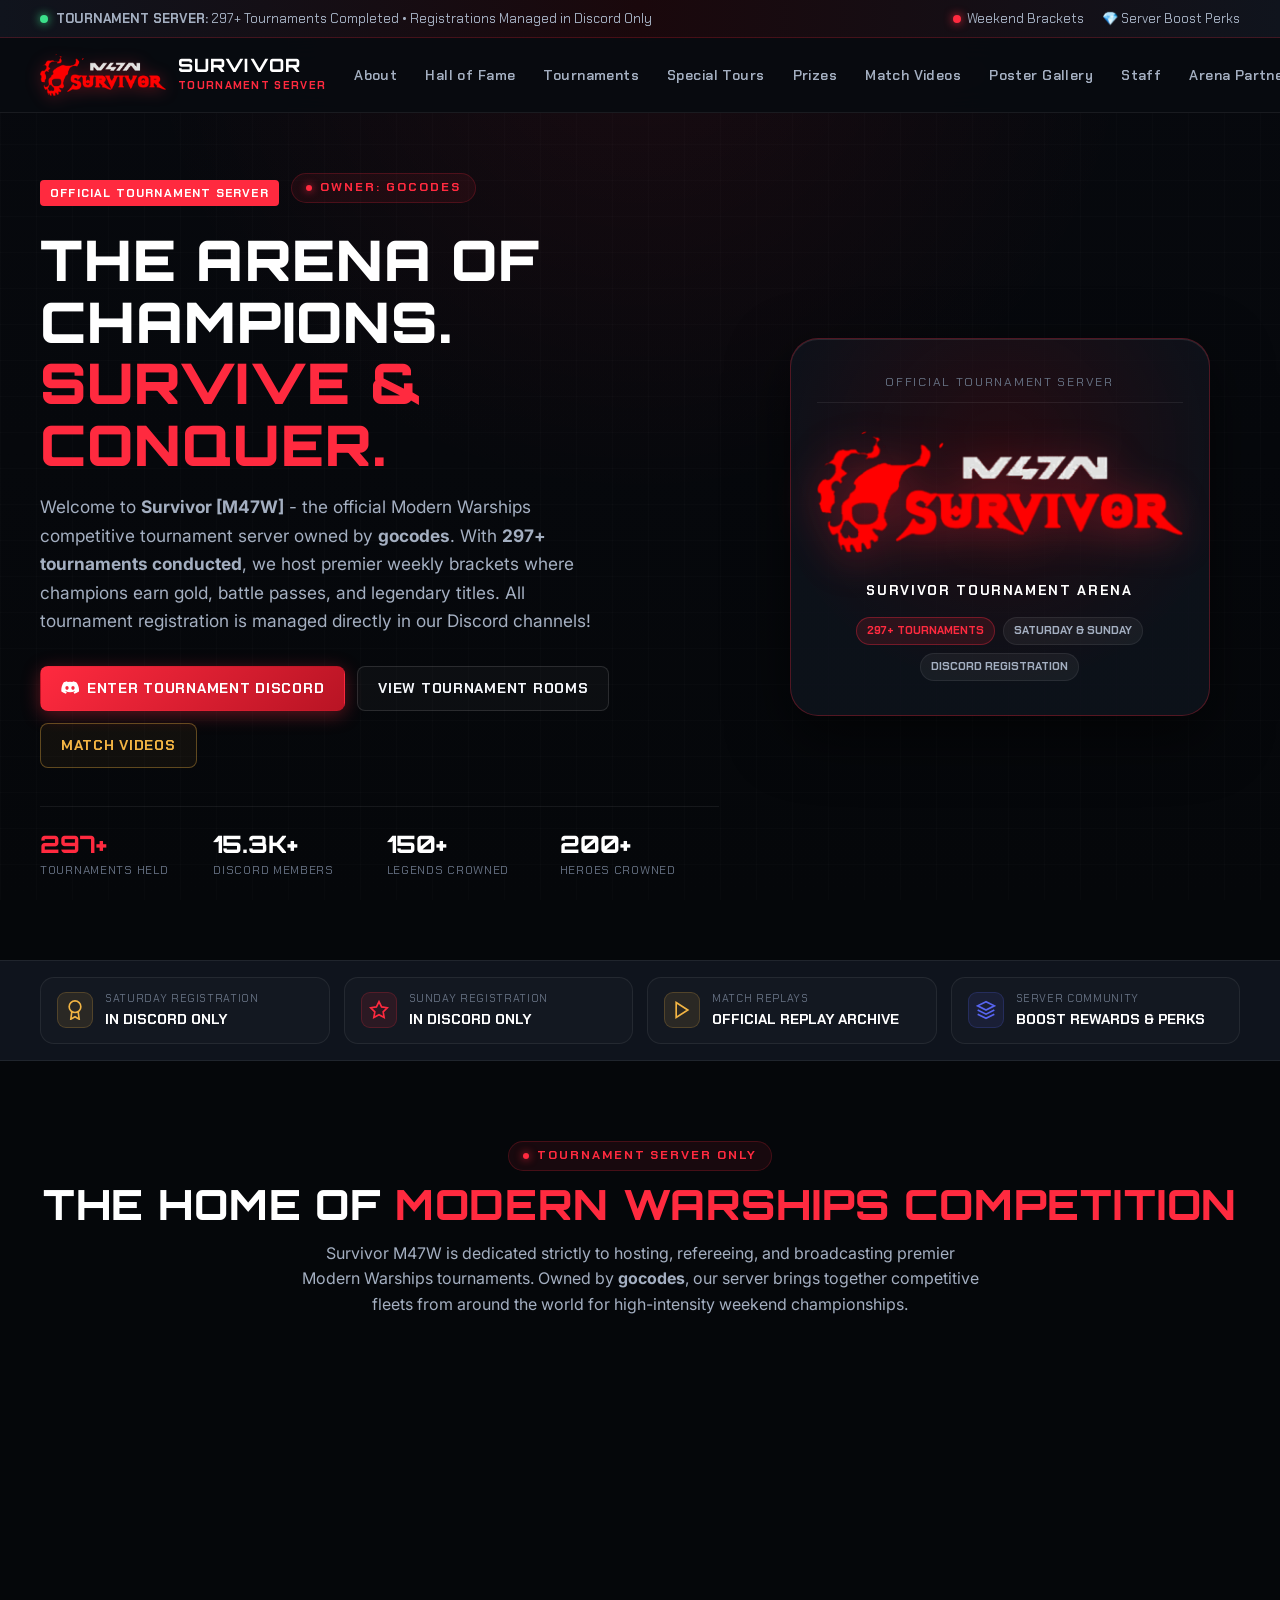
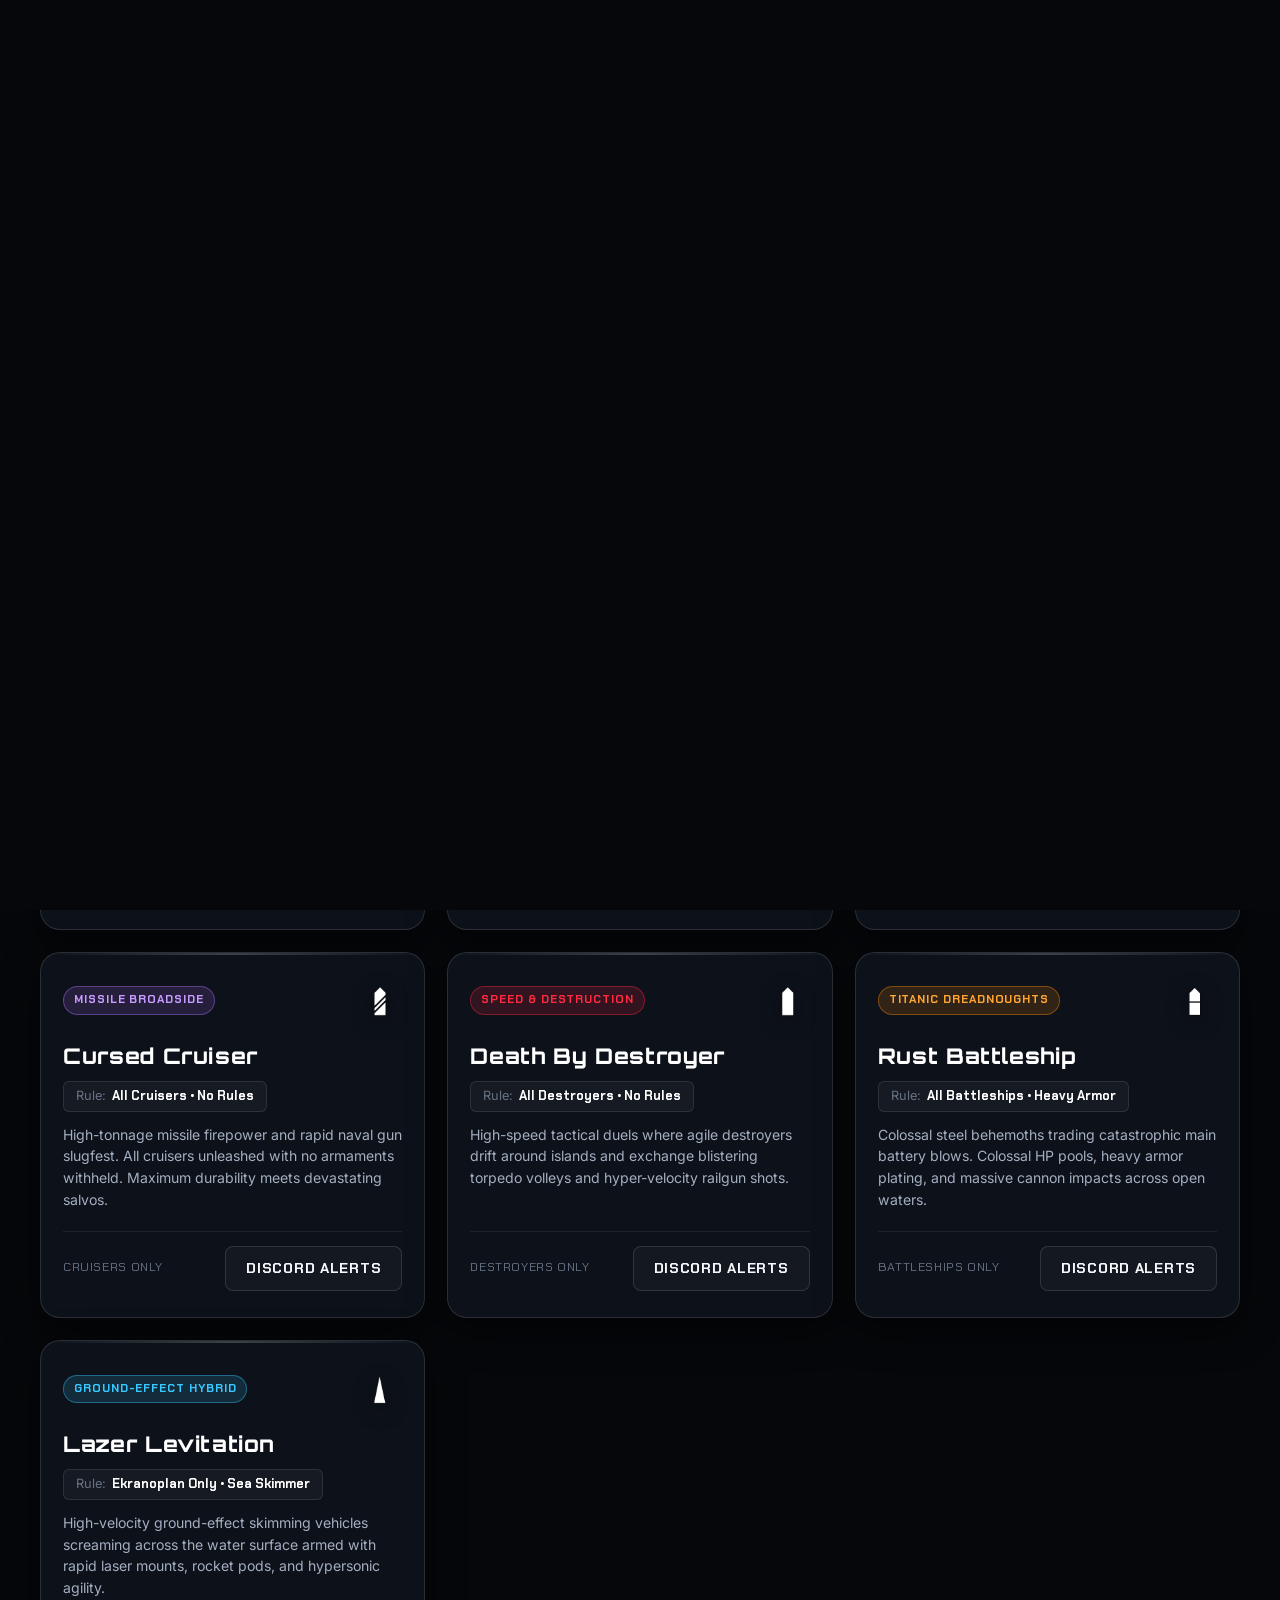
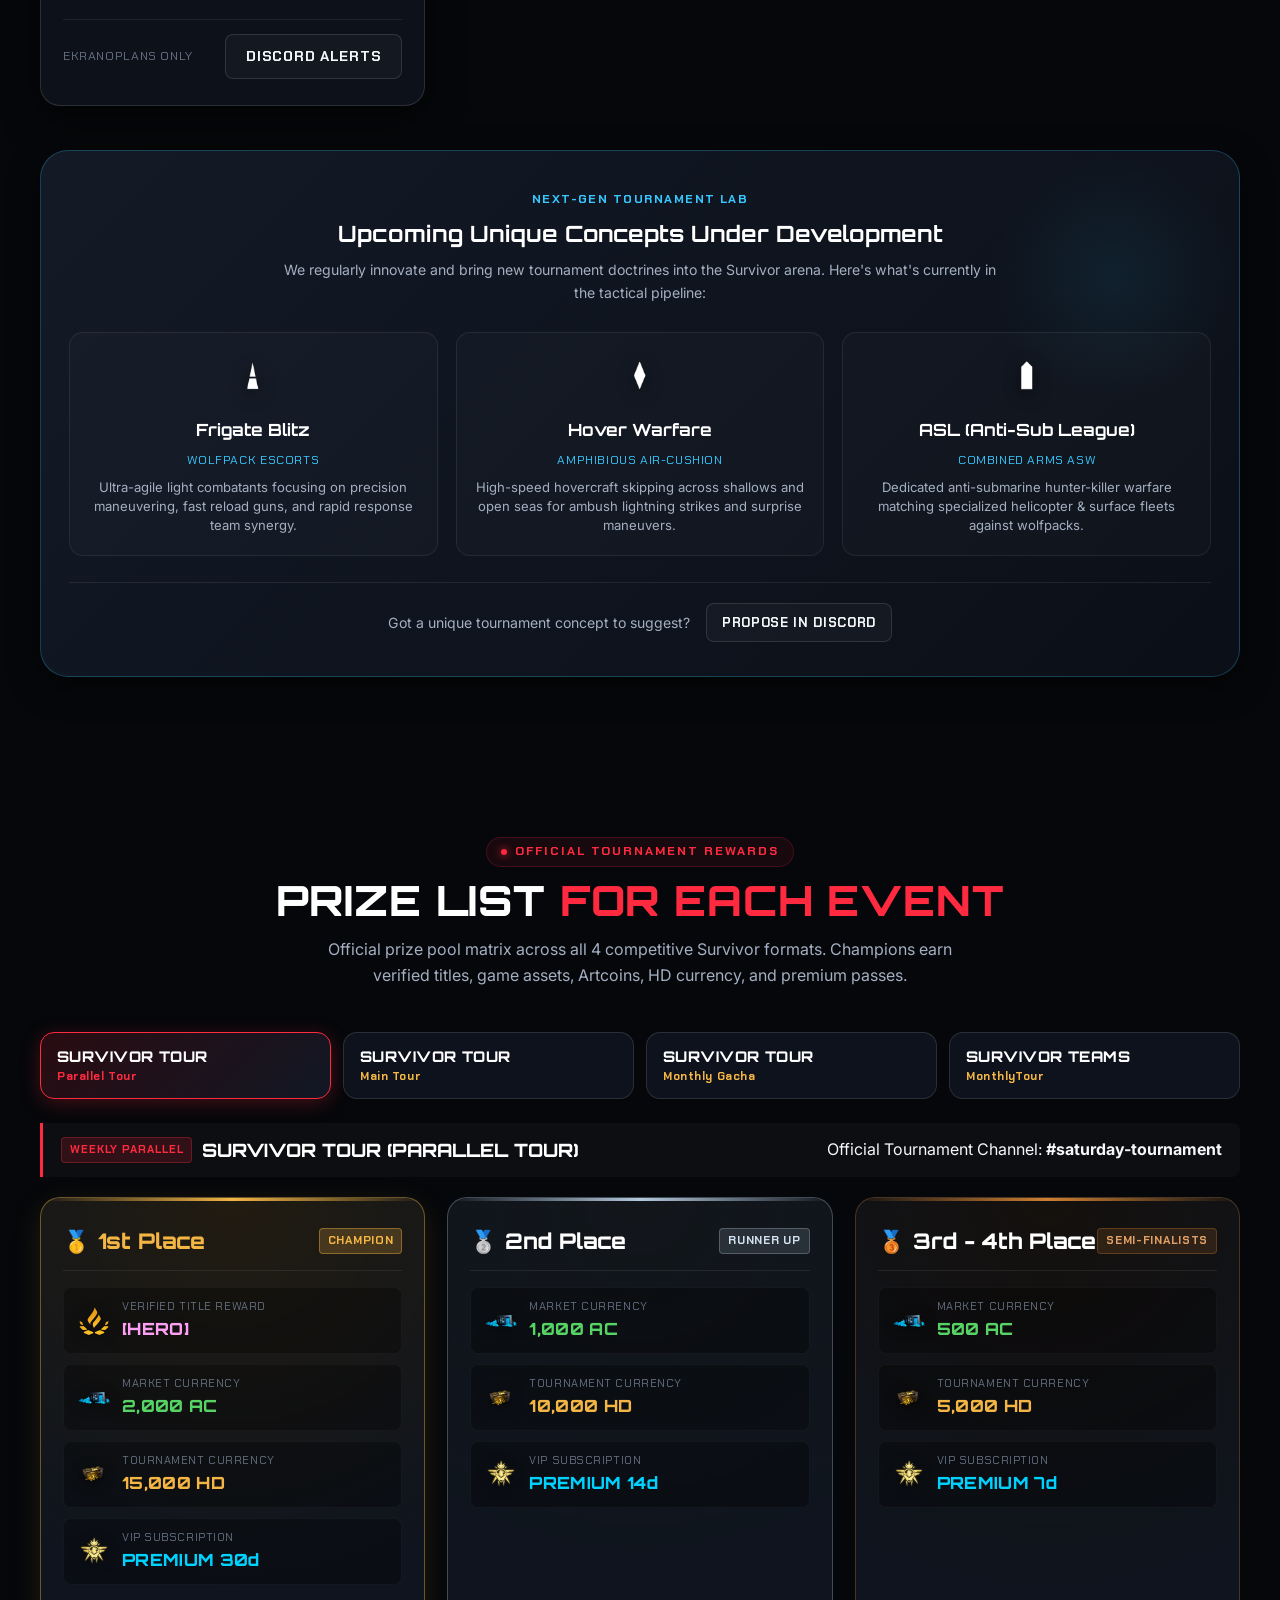
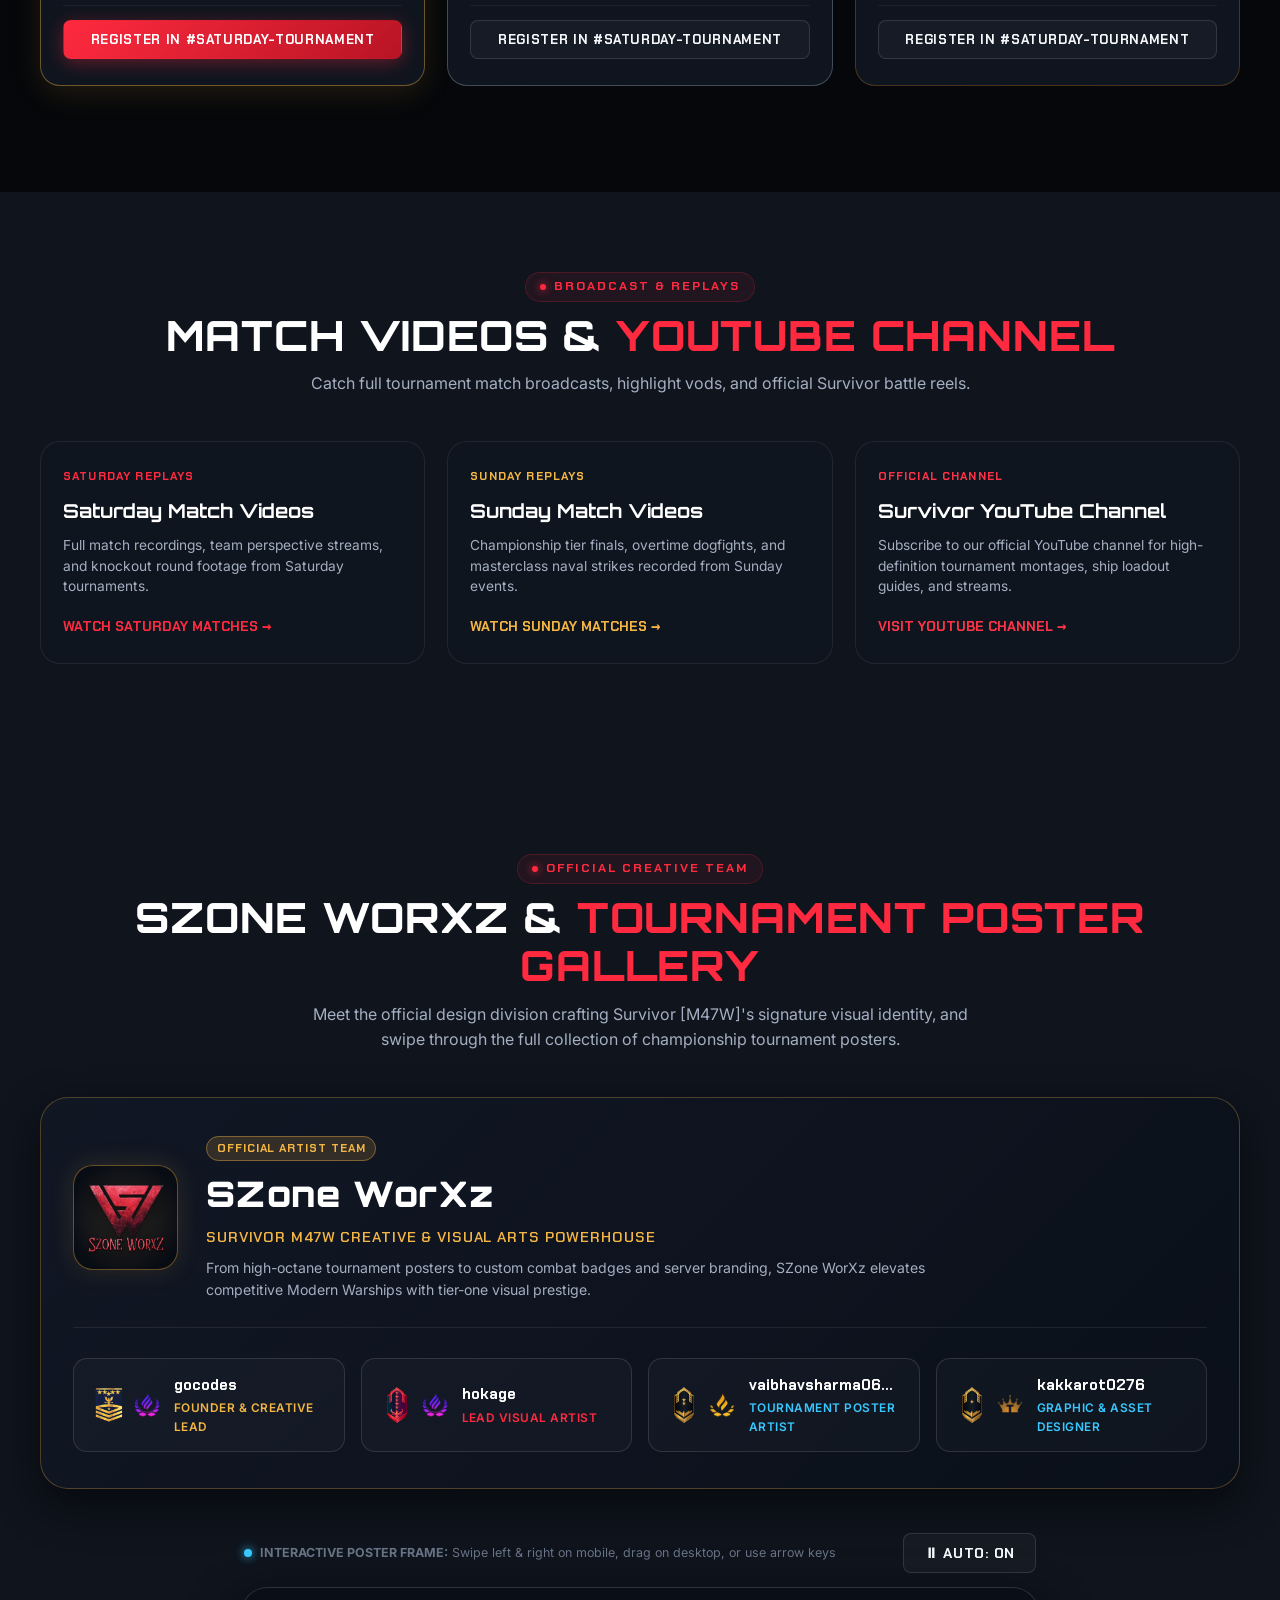
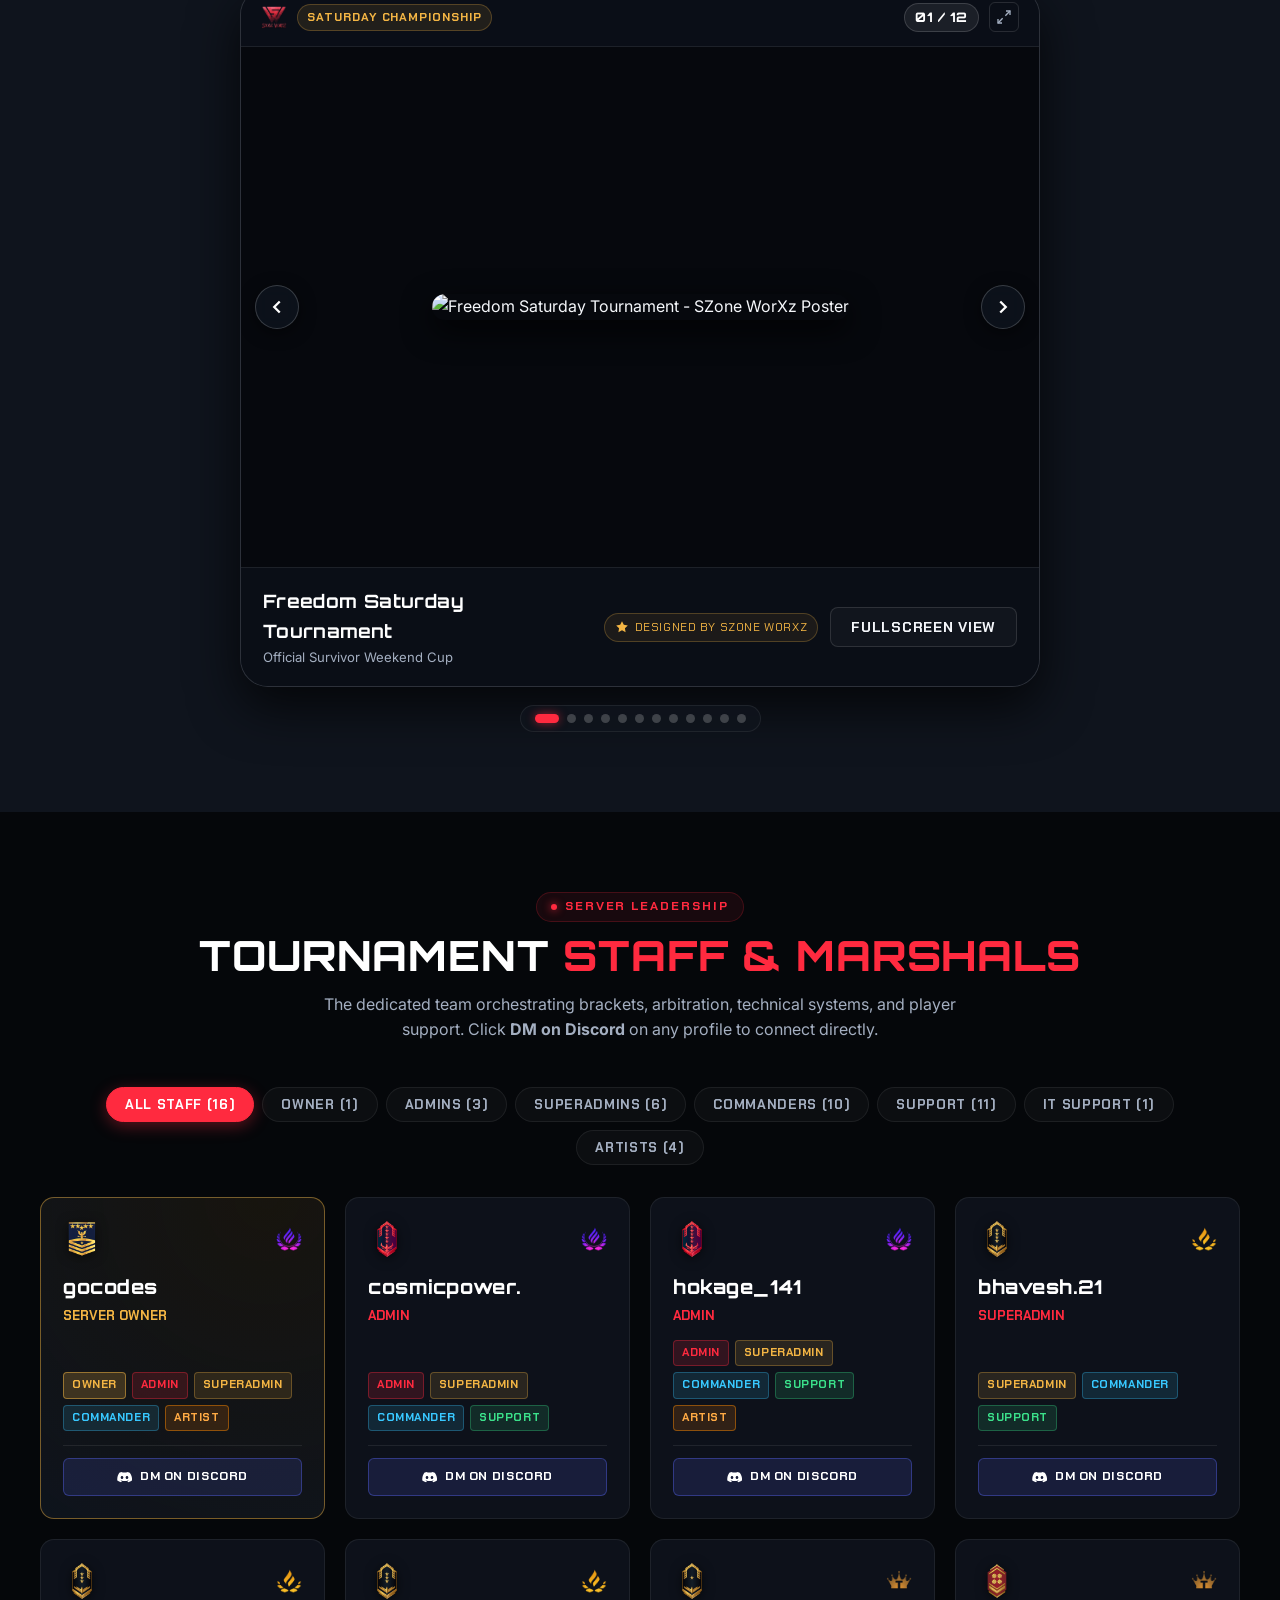
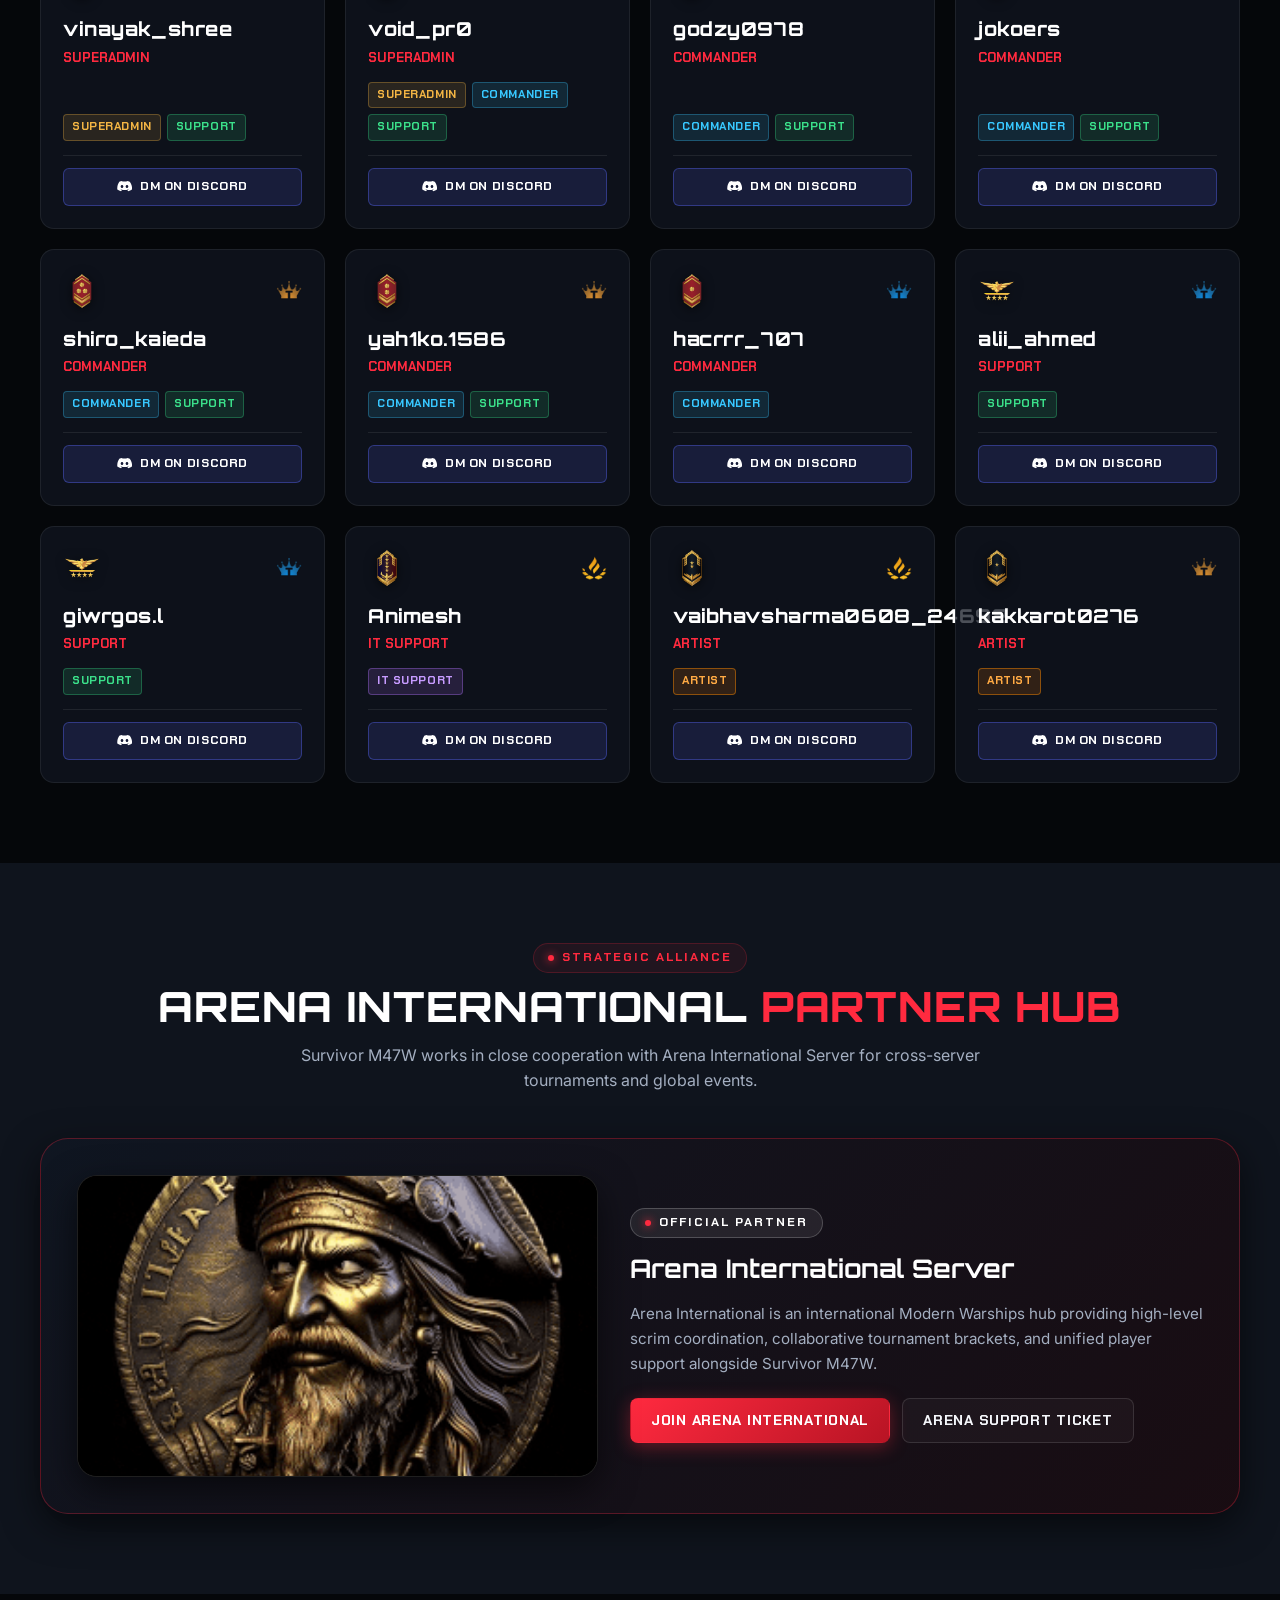
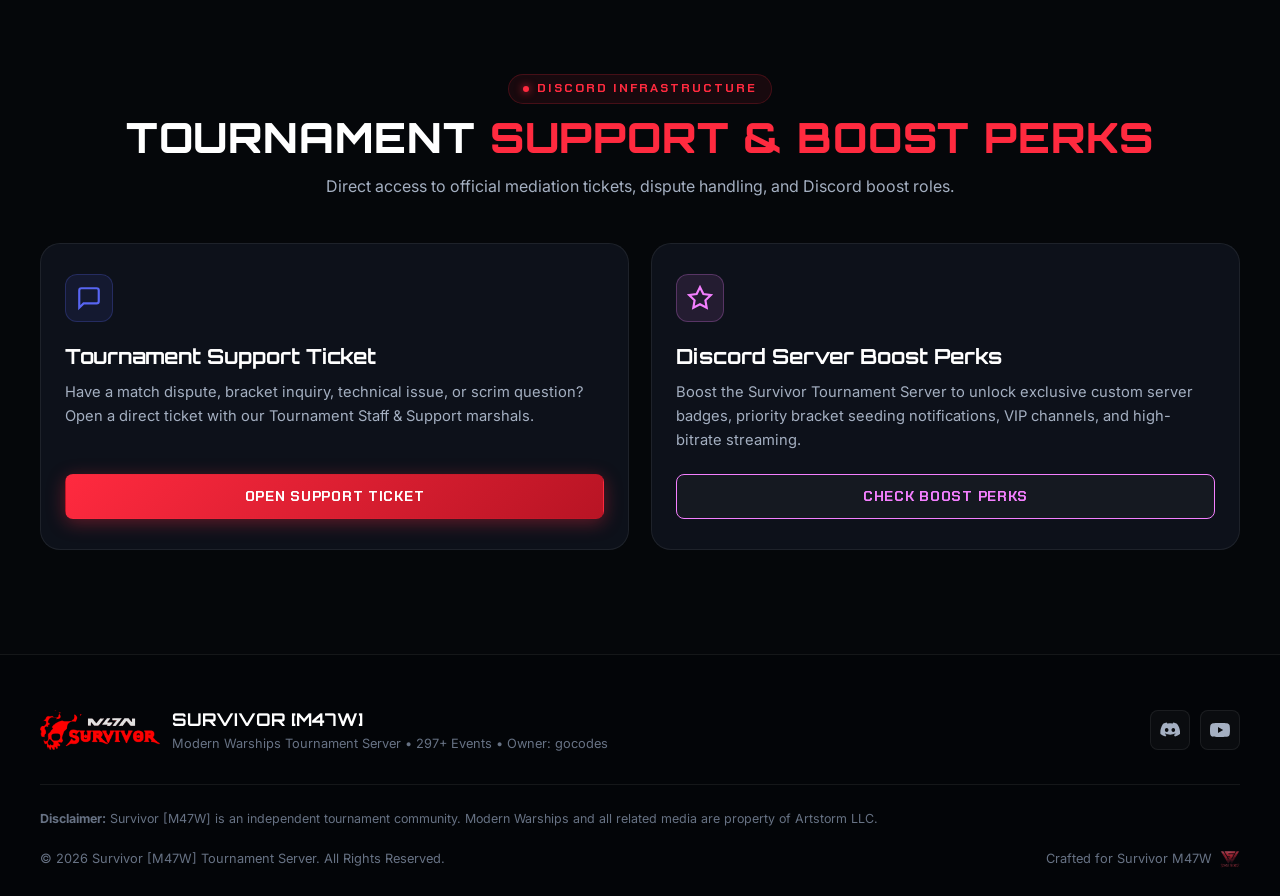
==== commit 2358e6e4: "Add files via upload" ====
--- a/index.html
+++ b/index.html
@@ -60,8 +60,10 @@
           <li><a href="#about" class="nav-link">About</a></li>
           <li><a href="#fame" class="nav-link">Hall of Fame</a></li>
           <li><a href="#tournaments" class="nav-link">Tournaments</a></li>
+          <li><a href="#special-tours" class="nav-link">Special Tours</a></li>
           <li><a href="#prizes" class="nav-link">Prizes</a></li>
           <li><a href="#videos" class="nav-link">Match Videos</a></li>
+          <li><a href="#gallery" class="nav-link">Poster Gallery</a></li>
           <li><a href="#staff" class="nav-link">Staff</a></li>
           <li><a href="#partner" class="nav-link">Arena Partner</a></li>
           <li><a href="#support" class="nav-link">Support</a></li>
@@ -505,6 +507,189 @@
               <span>View Results Channel</span>
             </a>
           </article>
+        </div>
+      </div>
+    </section>
+
+    <!-- SPECIAL & CONCEPT TOURNAMENTS -->
+    <section class="section" id="special-tours">
+      <div class="container">
+        <div class="section-head">
+          <span class="section-kicker">CUSTOM COMBAT DOCTRINES</span>
+          <h2 class="section-title">SPECIAL & CONCEPT <span>TOURNAMENT ARENAS</span></h2>
+          <p class="section-lead">
+            Beyond standard weekend brackets, Survivor [M47W] hosts legendary themed invitationals, no-rules skirmishes, and single-class battles. Keep watch in our Discord announcements when these special events open!
+          </p>
+        </div>
+
+        <div class="special-tours-grid">
+          <!-- Rogue Nation -->
+          <article class="special-tour-card border-glow-red">
+            <div class="special-tour-top">
+              <span class="tactical-badge badge-red">NO RESTRICTIONS</span>
+              <img src="MW Icons/Units/Corvette.png" alt="All Warships" class="special-tour-unit-icon">
+            </div>
+            <h3 class="special-tour-title">Rogue Nation</h3>
+            <div class="special-tour-rule-pill">
+              <span>Rule:</span> <strong>All Ships • No Rules</strong>
+            </div>
+            <p class="special-tour-desc">
+              Unrestricted, all-out naval mayhem! Deploy any warship class with zero equipment bans or tonnage limits. Total firepower and pure chaotic tactical brawl.
+            </p>
+            <div class="special-tour-footer">
+              <span class="special-tour-tag">Open Fleets</span>
+              <a href="https://discord.gg/6sPeeaY6bj" target="_blank" rel="noopener noreferrer" class="btn btn-outline btn-xs">Discord Alerts</a>
+            </div>
+          </article>
+
+          <!-- Rogue Wave -->
+          <article class="special-tour-card border-glow-cyan">
+            <div class="special-tour-top">
+              <span class="tactical-badge badge-cyan">UNDERWATER CARNAGE</span>
+              <img src="MW Icons/Units/Submarine.png" alt="Submarine" class="special-tour-unit-icon">
+            </div>
+            <h3 class="special-tour-title">Rogue Wave</h3>
+            <div class="special-tour-rule-pill">
+              <span>Rule:</span> <strong>All Subs • No Rules</strong>
+            </div>
+            <p class="special-tour-desc">
+              Deep-ocean predator clash. Only submarines are permitted in this silent yet lethal stealth bracket. Sonar pinging, torpedo salvos, and underwater dogfights.
+            </p>
+            <div class="special-tour-footer">
+              <span class="special-tour-tag">Submarines Only</span>
+              <a href="https://discord.gg/6sPeeaY6bj" target="_blank" rel="noopener noreferrer" class="btn btn-outline btn-xs">Discord Alerts</a>
+            </div>
+          </article>
+
+          <!-- Mach De March -->
+          <article class="special-tour-card border-glow-gold">
+            <div class="special-tour-top">
+              <span class="tactical-badge badge-gold">ANNUAL CV MAJOR</span>
+              <img src="MW Icons/Units/Carrier.png" alt="Aircraft Carrier" class="special-tour-unit-icon">
+            </div>
+            <h3 class="special-tour-title">Mach De March</h3>
+            <div class="special-tour-rule-pill">
+              <span>Rule:</span> <strong>CV Tours • Yearly Invitational</strong>
+            </div>
+            <p class="special-tour-desc">
+              Survivor's prestigious annual aircraft carrier championship! Elite flight deck captains battle for aerial superiority with strike fighters, bombers, and drones.
+            </p>
+            <div class="special-tour-footer">
+              <span class="special-tour-tag">Air Superiority</span>
+              <a href="https://discord.gg/6sPeeaY6bj" target="_blank" rel="noopener noreferrer" class="btn btn-outline-gold btn-xs">Discord Alerts</a>
+            </div>
+          </article>
+
+          <!-- Cursed Cruiser -->
+          <article class="special-tour-card border-glow-purple">
+            <div class="special-tour-top">
+              <span class="tactical-badge badge-purple">MISSILE BROADSIDE</span>
+              <img src="MW Icons/Units/Cruiser.png" alt="Cruiser" class="special-tour-unit-icon">
+            </div>
+            <h3 class="special-tour-title">Cursed Cruiser</h3>
+            <div class="special-tour-rule-pill">
+              <span>Rule:</span> <strong>All Cruisers • No Rules</strong>
+            </div>
+            <p class="special-tour-desc">
+              High-tonnage missile firepower and rapid naval gun slugfest. All cruisers unleashed with no armaments withheld. Maximum durability meets devastating salvos.
+            </p>
+            <div class="special-tour-footer">
+              <span class="special-tour-tag">Cruisers Only</span>
+              <a href="https://discord.gg/6sPeeaY6bj" target="_blank" rel="noopener noreferrer" class="btn btn-outline btn-xs">Discord Alerts</a>
+            </div>
+          </article>
+
+          <!-- Death By Destroyer -->
+          <article class="special-tour-card border-glow-red">
+            <div class="special-tour-top">
+              <span class="tactical-badge badge-red">SPEED & DESTRUCTION</span>
+              <img src="MW Icons/Units/Destroyer.png" alt="Destroyer" class="special-tour-unit-icon">
+            </div>
+            <h3 class="special-tour-title">Death By Destroyer</h3>
+            <div class="special-tour-rule-pill">
+              <span>Rule:</span> <strong>All Destroyers • No Rules</strong>
+            </div>
+            <p class="special-tour-desc">
+              High-speed tactical duels where agile destroyers drift around islands and exchange blistering torpedo volleys and hyper-velocity railgun shots.
+            </p>
+            <div class="special-tour-footer">
+              <span class="special-tour-tag">Destroyers Only</span>
+              <a href="https://discord.gg/6sPeeaY6bj" target="_blank" rel="noopener noreferrer" class="btn btn-outline btn-xs">Discord Alerts</a>
+            </div>
+          </article>
+
+          <!-- Rust Battleship -->
+          <article class="special-tour-card border-glow-orange">
+            <div class="special-tour-top">
+              <span class="tactical-badge badge-orange">TITANIC DREADNOUGHTS</span>
+              <img src="MW Icons/Units/Battleship.png" alt="Battleship" class="special-tour-unit-icon">
+            </div>
+            <h3 class="special-tour-title">Rust Battleship</h3>
+            <div class="special-tour-rule-pill">
+              <span>Rule:</span> <strong>All Battleships • Heavy Armor</strong>
+            </div>
+            <p class="special-tour-desc">
+              Colossal steel behemoths trading catastrophic main battery blows. Colossal HP pools, heavy armor plating, and massive cannon impacts across open waters.
+            </p>
+            <div class="special-tour-footer">
+              <span class="special-tour-tag">Battleships Only</span>
+              <a href="https://discord.gg/6sPeeaY6bj" target="_blank" rel="noopener noreferrer" class="btn btn-outline btn-xs">Discord Alerts</a>
+            </div>
+          </article>
+
+          <!-- Lazer Levitation -->
+          <article class="special-tour-card border-glow-cyan">
+            <div class="special-tour-top">
+              <span class="tactical-badge badge-cyan">GROUND-EFFECT HYBRID</span>
+              <img src="MW Icons/Units/Ekranoplan.png" alt="Ekranoplan" class="special-tour-unit-icon">
+            </div>
+            <h3 class="special-tour-title">Lazer Levitation</h3>
+            <div class="special-tour-rule-pill">
+              <span>Rule:</span> <strong>Ekranoplan Only • Sea Skimmer</strong>
+            </div>
+            <p class="special-tour-desc">
+              High-velocity ground-effect skimming vehicles screaming across the water surface armed with rapid laser mounts, rocket pods, and hypersonic agility.
+            </p>
+            <div class="special-tour-footer">
+              <span class="special-tour-tag">Ekranoplans Only</span>
+              <a href="https://discord.gg/6sPeeaY6bj" target="_blank" rel="noopener noreferrer" class="btn btn-outline btn-xs">Discord Alerts</a>
+            </div>
+          </article>
+        </div>
+
+        <!-- Concept Tournaments Strip -->
+        <div class="concepts-banner">
+          <div class="concepts-header">
+            <span class="concepts-kicker">NEXT-GEN TOURNAMENT LAB</span>
+            <h3 class="concepts-title">Upcoming Unique Concepts Under Development</h3>
+            <p class="concepts-desc">We regularly innovate and bring new tournament doctrines into the Survivor arena. Here's what's currently in the tactical pipeline:</p>
+          </div>
+          <div class="concepts-grid">
+            <div class="concept-item">
+              <img src="MW Icons/Units/Frigate.png" alt="Frigate" class="concept-icon">
+              <strong>Frigate Blitz</strong>
+              <small>Wolfpack Escorts</small>
+              <p>Ultra-agile light combatants focusing on precision maneuvering, fast reload guns, and rapid response team synergy.</p>
+            </div>
+            <div class="concept-item">
+              <img src="MW Icons/Units/LAV.png" alt="Hover" class="concept-icon">
+              <strong>Hover Warfare</strong>
+              <small>Amphibious Air-Cushion</small>
+              <p>High-speed hovercraft skipping across shallows and open seas for ambush lightning strikes and surprise maneuvers.</p>
+            </div>
+            <div class="concept-item">
+              <img src="MW Icons/Units/Destroyer.png" alt="ASL" class="concept-icon">
+              <strong>ASL (Anti-Sub League)</strong>
+              <small>Combined Arms ASW</small>
+              <p>Dedicated anti-submarine hunter-killer warfare matching specialized helicopter & surface fleets against wolfpacks.</p>
+            </div>
+          </div>
+          <div class="concepts-action">
+            <span>Got a unique tournament concept to suggest?</span>
+            <a href="https://discord.gg/6sPeeaY6bj" target="_blank" rel="noopener noreferrer" class="btn btn-outline btn-sm">
+              <span>Propose in Discord</span>
+            </a>
+          </div>
         </div>
       </div>
     </section>
@@ -588,6 +773,192 @@
       </div>
     </section>
 
+    <!-- SZONE WORXZ CREATIVE TEAM & SINGLE-CARD POSTER GALLERY -->
+    <section class="section" id="gallery" style="background: var(--bg-surface);">
+      <div class="container">
+        <div class="section-head">
+          <span class="section-kicker">OFFICIAL CREATIVE TEAM</span>
+          <h2 class="section-title">SZONE WORXZ & <span>TOURNAMENT POSTER GALLERY</span></h2>
+          <p class="section-lead">
+            Meet the official design division crafting Survivor [M47W]'s signature visual identity, and swipe through the full collection of championship tournament posters.
+          </p>
+        </div>
+
+        <!-- SZone WorXz Studio Showcase Box -->
+        <div class="szone-studio-banner">
+          <div class="szone-brand-col">
+            <div class="szone-logo-halo">
+              <img src="Assets/SZoneWorXz.png" alt="SZone WorXz Official Logo" class="szone-logo-img">
+            </div>
+            <div class="szone-brand-meta">
+              <span class="tactical-badge badge-gold">OFFICIAL ARTIST TEAM</span>
+              <h3 class="szone-studio-title">SZone WorXz</h3>
+              <p class="szone-studio-tagline">Survivor M47W Creative & Visual Arts Powerhouse</p>
+              <p class="szone-studio-desc">
+                From high-octane tournament posters to custom combat badges and server branding, SZone WorXz elevates competitive Modern Warships with tier-one visual prestige.
+              </p>
+            </div>
+          </div>
+
+          <!-- 4 Artist Team Members Grid -->
+          <div class="szone-artists-grid">
+            <!-- gocodes -->
+            <div class="szone-artist-chip">
+              <div class="artist-badge-avatars">
+                <img src="MW Icons/Ranks/Rank61.png" alt="Rank 61" class="artist-rank-img">
+                <img src="MW Icons/Title/MW_TitleSystem_TitleIconLegend_Hires.png" alt="Legend" class="artist-title-img">
+              </div>
+              <div class="artist-info">
+                <strong class="artist-name">gocodes</strong>
+                <span class="artist-role-tag role-founder">Founder & Creative Lead</span>
+              </div>
+            </div>
+
+            <!-- hokage -->
+            <div class="szone-artist-chip">
+              <div class="artist-badge-avatars">
+                <img src="MW Icons/Ranks/Rank60.png" alt="Rank 60" class="artist-rank-img">
+                <img src="MW Icons/Title/MW_TitleSystem_TitleIconLegend_Hires.png" alt="Legend" class="artist-title-img">
+              </div>
+              <div class="artist-info">
+                <strong class="artist-name">hokage</strong>
+                <span class="artist-role-tag role-lead">Lead Visual Artist</span>
+              </div>
+            </div>
+
+            <!-- vaibhavsharma0608_24692 -->
+            <div class="szone-artist-chip">
+              <div class="artist-badge-avatars">
+                <img src="MW Icons/Ranks/Rank56.png" alt="Rank 56" class="artist-rank-img">
+                <img src="MW Icons/Title/MW_TitleSystem_TitleIconHero_Hires.png" alt="Hero" class="artist-title-img">
+              </div>
+              <div class="artist-info">
+                <strong class="artist-name">vaibhavsharma0608_24692</strong>
+                <span class="artist-role-tag role-artist">Tournament Poster Artist</span>
+              </div>
+            </div>
+
+            <!-- kakkarot0276 -->
+            <div class="szone-artist-chip">
+              <div class="artist-badge-avatars">
+                <img src="MW Icons/Ranks/Rank55.png" alt="Rank 55" class="artist-rank-img">
+                <img src="MW Icons/Title/MW_TitleSystem_TitleIcon_Epic_Hires.png" alt="Epic" class="artist-title-img">
+              </div>
+              <div class="artist-info">
+                <strong class="artist-name">kakkarot0276</strong>
+                <span class="artist-role-tag role-artist">Graphic & Asset Designer</span>
+              </div>
+            </div>
+          </div>
+        </div>
+
+        <!-- Single-Card Swipeable Poster Gallery -->
+        <div class="poster-gallery-wrapper">
+          <div class="gallery-controls-bar">
+            <div class="gallery-instructions">
+              <span class="tactical-pulse-dot"></span>
+              <span><strong>INTERACTIVE POSTER FRAME:</strong> Swipe left & right on mobile, drag on desktop, or use arrow keys</span>
+            </div>
+            <div class="gallery-auto-control">
+              <button class="btn btn-outline btn-xs" id="galleryAutoplayToggle" aria-label="Toggle Auto-Slide">
+                <span id="autoplayStatusText">⏸ Auto: On</span>
+              </button>
+            </div>
+          </div>
+
+          <!-- Single Centered Swipe Card -->
+          <article class="single-poster-card" id="singlePosterCard" tabindex="0" aria-label="Tournament Poster Viewer">
+            <!-- Card Header Bar -->
+            <div class="poster-card-topbar">
+              <div class="poster-brand-tag">
+                <img src="Assets/SZoneWorXz.png" alt="SZone" class="mini-szone-icon">
+                <span class="poster-cat-badge" id="posterCategoryBadge">Saturday Championship</span>
+              </div>
+              <div class="poster-top-actions">
+                <span class="poster-counter-badge" id="posterCounterBadge">01 / 12</span>
+                <button class="poster-zoom-btn" id="btnPosterZoom" title="Open Fullscreen View" aria-label="Open Fullscreen View">
+                  <svg width="16" height="16" viewBox="0 0 24 24" fill="none" stroke="currentColor" stroke-width="2">
+                    <polyline points="15 3 21 3 21 9"></polyline>
+                    <polyline points="9 21 3 21 3 15"></polyline>
+                    <line x1="21" y1="3" x2="14" y2="10"></line>
+                    <line x1="3" y1="21" x2="10" y2="14"></line>
+                  </svg>
+                </button>
+              </div>
+            </div>
+
+            <!-- Poster Display Canvas & Nav Arrows -->
+            <div class="poster-stage" id="posterStage">
+              <!-- Left Navigation Arrow -->
+              <button class="poster-nav-btn prev" id="galleryPrevBtn" aria-label="Previous Poster" title="Previous (Left Arrow)">
+                <svg width="22" height="22" viewBox="0 0 24 24" fill="none" stroke="currentColor" stroke-width="2.5">
+                  <polyline points="15 18 9 12 15 6"></polyline>
+                </svg>
+              </button>
+
+              <!-- Image Frame -->
+              <div class="poster-img-container" id="posterImgContainer">
+                <img id="posterCurrentImg" src="Assets/MW Tournament Posters/Freedom_Sat.jpg" alt="Freedom Saturday Tournament Poster" class="poster-image" draggable="false">
+                <div class="poster-drag-indicator" id="dragIndicator">
+                  <span>← Swipe Left / Right →</span>
+                </div>
+              </div>
+
+              <!-- Right Navigation Arrow -->
+              <button class="poster-nav-btn next" id="galleryNextBtn" aria-label="Next Poster" title="Next (Right Arrow)">
+                <svg width="22" height="22" viewBox="0 0 24 24" fill="none" stroke="currentColor" stroke-width="2.5">
+                  <polyline points="9 18 15 12 9 6"></polyline>
+                </svg>
+              </button>
+            </div>
+
+            <!-- Poster Caption & Credit Bar -->
+            <div class="poster-card-caption">
+              <div class="poster-title-wrap">
+                <h3 class="poster-title" id="posterCurrentTitle">Freedom Saturday Tournament</h3>
+                <p class="poster-subtitle" id="posterCurrentSubtitle">Official Survivor Weekend Cup</p>
+              </div>
+              <div class="poster-actions-row">
+                <span class="poster-credit-pill">
+                  <svg width="14" height="14" viewBox="0 0 24 24" fill="currentColor">
+                    <path d="M12 2l3.09 6.26L22 9.27l-5 4.87 1.18 6.88L12 17.77l-6.18 3.25L7 14.14 2 9.27l6.91-1.01L12 2z"/>
+                  </svg>
+                  <span>Designed by SZone WorXz</span>
+                </span>
+                <button class="btn btn-outline btn-xs" id="btnCardZoom">
+                  <span>Fullscreen View</span>
+                </button>
+              </div>
+            </div>
+          </article>
+
+          <!-- Interactive Pagination Dots Bar -->
+          <div class="poster-dots-wrapper">
+            <div class="poster-dots-bar" id="posterDotsBar" role="tablist" aria-label="Poster Selector">
+              <!-- Dots dynamically generated by js/app.js -->
+            </div>
+          </div>
+        </div>
+      </div>
+    </section>
+
+    <!-- Poster Fullscreen Lightbox Modal -->
+    <div class="poster-lightbox" id="posterLightbox" aria-hidden="true" role="dialog" aria-label="Tournament Poster Fullscreen">
+      <div class="lightbox-overlay" id="lightboxOverlay"></div>
+      <div class="lightbox-content">
+        <button class="lightbox-close" id="lightboxClose" aria-label="Close Lightbox">✕</button>
+        <button class="lightbox-nav prev" id="lightboxPrev" aria-label="Previous Poster">❮</button>
+        <div class="lightbox-img-wrap">
+          <img src="Assets/MW Tournament Posters/Freedom_Sat.jpg" alt="Poster Full View" id="lightboxImg">
+          <div class="lightbox-caption" id="lightboxCaption">
+            <strong>Freedom Saturday Tournament</strong>
+            <span>Designed by SZone WorXz</span>
+          </div>
+        </div>
+        <button class="lightbox-nav next" id="lightboxNext" aria-label="Next Poster">❯</button>
+      </div>
+    </div>
+
     <!-- STAFF & TOURNAMENT MARSHALS (NO DUPLICATE NAMES) -->
     <section class="section" id="staff">
       <div class="container">
@@ -601,13 +972,14 @@
 
         <!-- Exact Role Filter Tabs -->
         <div class="roster-filter-bar" role="tablist">
-          <button class="roster-filter-btn active" data-filter="all">All Staff (14)</button>
+          <button class="roster-filter-btn active" data-filter="all">All Staff (16)</button>
           <button class="roster-filter-btn" data-filter="Owner">Owner (1)</button>
           <button class="roster-filter-btn" data-filter="Admin">Admins (3)</button>
           <button class="roster-filter-btn" data-filter="SuperAdmin">SuperAdmins (6)</button>
           <button class="roster-filter-btn" data-filter="Commander">Commanders (10)</button>
           <button class="roster-filter-btn" data-filter="Support">Support (11)</button>
           <button class="roster-filter-btn" data-filter="IT">IT Support (1)</button>
+          <button class="roster-filter-btn" data-filter="Artist">Artists (4)</button>
         </div>
 
         <!-- Dynamic Staff Cards Grid (Badges only, no LVL text) -->
--- a/css/components.css
+++ b/css/components.css
@@ -487,6 +487,12 @@
   color: #c79bff;
 }
 
+.staff-pill.badge-artist {
+  background: rgba(255, 128, 0, 0.15);
+  border: 1px solid rgba(255, 140, 0, 0.45);
+  color: #ffaa44;
+}
+
 /* Staff DM Action Button */
 .staff-card-actions {
   margin-top: 14px;
@@ -1340,3 +1346,922 @@
     align-items: flex-start;
   }
 }
+
+/* ==========================================================================
+   SPECIAL & CONCEPT TOURNAMENTS SECTION
+   ========================================================================== */
+.special-tours-grid {
+  display: grid;
+  grid-template-columns: repeat(auto-fit, minmax(320px, 1fr));
+  gap: 22px;
+  margin-bottom: 44px;
+}
+
+.special-tour-card {
+  background: var(--bg-card);
+  border: 1px solid var(--border-medium);
+  border-radius: var(--radius-lg);
+  padding: 26px 22px;
+  display: flex;
+  flex-direction: column;
+  box-shadow: var(--shadow-tactical);
+  position: relative;
+  overflow: hidden;
+  transition: all var(--transition-fast);
+}
+
+.special-tour-card::before {
+  content: "";
+  position: absolute;
+  top: 0;
+  left: 0;
+  right: 0;
+  height: 2px;
+  background: linear-gradient(90deg, transparent, rgba(255, 255, 255, 0.2), transparent);
+}
+
+.special-tour-card:hover {
+  transform: translateY(-4px);
+  box-shadow: 0 16px 40px rgba(0, 0, 0, 0.65);
+}
+
+/* Border Glow Variants */
+.special-tour-card.border-glow-red:hover {
+  border-color: rgba(255, 42, 63, 0.6);
+  box-shadow: 0 14px 38px rgba(255, 42, 63, 0.22);
+}
+.special-tour-card.border-glow-cyan:hover {
+  border-color: rgba(56, 200, 255, 0.6);
+  box-shadow: 0 14px 38px rgba(56, 200, 255, 0.22);
+}
+.special-tour-card.border-glow-gold:hover {
+  border-color: rgba(243, 181, 68, 0.6);
+  box-shadow: 0 14px 38px rgba(243, 181, 68, 0.22);
+}
+.special-tour-card.border-glow-purple:hover {
+  border-color: rgba(180, 115, 255, 0.6);
+  box-shadow: 0 14px 38px rgba(180, 115, 255, 0.22);
+}
+.special-tour-card.border-glow-orange:hover {
+  border-color: rgba(255, 140, 0, 0.6);
+  box-shadow: 0 14px 38px rgba(255, 140, 0, 0.22);
+}
+
+.special-tour-top {
+  display: flex;
+  align-items: center;
+  justify-content: space-between;
+  margin-bottom: 16px;
+}
+
+.special-tour-unit-icon {
+  width: 44px;
+  height: 44px;
+  object-fit: contain;
+  filter: drop-shadow(0 4px 10px rgba(0, 0, 0, 0.6));
+}
+
+.tactical-badge {
+  font-family: var(--font-tactical);
+  font-size: 0.72rem;
+  font-weight: 700;
+  letter-spacing: 0.08em;
+  text-transform: uppercase;
+  padding: 4px 10px;
+  border-radius: var(--radius-pill);
+}
+
+.tactical-badge.badge-red {
+  background: rgba(255, 42, 63, 0.15);
+  border: 1px solid rgba(255, 42, 63, 0.4);
+  color: var(--accent-red);
+}
+.tactical-badge.badge-cyan {
+  background: rgba(56, 200, 255, 0.15);
+  border: 1px solid rgba(56, 200, 255, 0.4);
+  color: var(--accent-cyan);
+}
+.tactical-badge.badge-gold {
+  background: rgba(243, 181, 68, 0.15);
+  border: 1px solid rgba(243, 181, 68, 0.4);
+  color: var(--accent-gold);
+}
+.tactical-badge.badge-purple {
+  background: rgba(180, 115, 255, 0.15);
+  border: 1px solid rgba(180, 115, 255, 0.4);
+  color: #c79bff;
+}
+.tactical-badge.badge-orange {
+  background: rgba(255, 140, 0, 0.15);
+  border: 1px solid rgba(255, 140, 0, 0.4);
+  color: #ffa533;
+}
+
+.special-tour-title {
+  font-family: var(--font-display);
+  font-size: 1.35rem;
+  font-weight: 800;
+  color: #ffffff;
+  margin-bottom: 8px;
+  letter-spacing: 0.03em;
+}
+
+.special-tour-rule-pill {
+  display: inline-flex;
+  align-items: center;
+  gap: 6px;
+  background: rgba(255, 255, 255, 0.04);
+  border: 1px solid rgba(255, 255, 255, 0.1);
+  padding: 4px 12px;
+  border-radius: 6px;
+  font-size: 0.8rem;
+  margin-bottom: 12px;
+  align-self: flex-start;
+}
+.special-tour-rule-pill span {
+  color: var(--text-muted);
+}
+.special-tour-rule-pill strong {
+  color: #ffffff;
+  font-family: var(--font-tactical);
+}
+
+.special-tour-desc {
+  font-size: 0.88rem;
+  color: var(--text-secondary);
+  line-height: 1.55;
+  margin-bottom: 20px;
+  flex-grow: 1;
+}
+
+.special-tour-footer {
+  display: flex;
+  align-items: center;
+  justify-content: space-between;
+  padding-top: 14px;
+  border-top: 1px solid rgba(255, 255, 255, 0.07);
+  margin-top: auto;
+}
+
+.special-tour-tag {
+  font-family: var(--font-tactical);
+  font-size: 0.78rem;
+  color: var(--text-muted);
+  text-transform: uppercase;
+  letter-spacing: 0.05em;
+}
+
+/* Concepts Banner */
+.concepts-banner {
+  background: linear-gradient(135deg, rgba(20, 27, 40, 0.95), rgba(11, 16, 24, 0.98));
+  border: 1px solid rgba(56, 200, 255, 0.25);
+  border-radius: var(--radius-xl);
+  padding: 34px 28px;
+  box-shadow: 0 10px 30px rgba(0, 0, 0, 0.5);
+  position: relative;
+  overflow: hidden;
+}
+
+.concepts-banner::before {
+  content: "";
+  position: absolute;
+  top: 0;
+  right: 0;
+  width: 250px;
+  height: 250px;
+  background: radial-gradient(circle, rgba(56, 200, 255, 0.08) 0%, transparent 70%);
+  pointer-events: none;
+}
+
+.concepts-header {
+  text-align: center;
+  max-width: 720px;
+  margin: 0 auto 28px;
+}
+
+.concepts-kicker {
+  font-family: var(--font-tactical);
+  font-size: 0.76rem;
+  font-weight: 700;
+  color: var(--accent-cyan);
+  text-transform: uppercase;
+  letter-spacing: 0.12em;
+  display: inline-block;
+  margin-bottom: 6px;
+}
+
+.concepts-title {
+  font-family: var(--font-display);
+  font-size: 1.4rem;
+  color: #ffffff;
+  margin-bottom: 8px;
+}
+
+.concepts-desc {
+  font-size: 0.88rem;
+  color: var(--text-secondary);
+}
+
+.concepts-grid {
+  display: grid;
+  grid-template-columns: repeat(auto-fit, minmax(240px, 1fr));
+  gap: 18px;
+  margin-bottom: 26px;
+}
+
+.concept-item {
+  background: rgba(255, 255, 255, 0.02);
+  border: 1px solid var(--border-subtle);
+  border-radius: var(--radius-md);
+  padding: 20px 18px;
+  text-align: center;
+  transition: all var(--transition-fast);
+}
+
+.concept-item:hover {
+  background: rgba(255, 255, 255, 0.05);
+  border-color: rgba(56, 200, 255, 0.35);
+  transform: translateY(-2px);
+}
+
+.concept-icon {
+  width: 44px;
+  height: 44px;
+  object-fit: contain;
+  margin-bottom: 12px;
+  filter: drop-shadow(0 4px 8px rgba(0, 0, 0, 0.5));
+}
+
+.concept-item strong {
+  display: block;
+  font-family: var(--font-display);
+  font-size: 1.05rem;
+  color: #ffffff;
+  margin-bottom: 2px;
+}
+
+.concept-item small {
+  display: inline-block;
+  font-family: var(--font-tactical);
+  font-size: 0.76rem;
+  color: var(--accent-cyan);
+  text-transform: uppercase;
+  letter-spacing: 0.05em;
+  margin-bottom: 8px;
+}
+
+.concept-item p {
+  font-size: 0.82rem;
+  color: var(--text-secondary);
+  line-height: 1.45;
+}
+
+.concepts-action {
+  display: flex;
+  align-items: center;
+  justify-content: center;
+  gap: 16px;
+  padding-top: 20px;
+  border-top: 1px solid rgba(255, 255, 255, 0.08);
+  font-size: 0.88rem;
+  color: var(--text-secondary);
+}
+
+/* ==========================================================================
+   SZONE WORXZ ARTIST TEAM & SINGLE-CARD POSTER GALLERY
+   ========================================================================== */
+.szone-studio-banner {
+  background: linear-gradient(135deg, rgba(17, 24, 37, 0.9), rgba(11, 16, 26, 0.95));
+  border: 1px solid rgba(243, 181, 68, 0.28);
+  border-radius: var(--radius-xl);
+  padding: 36px 32px;
+  margin-bottom: 44px;
+  box-shadow: 0 16px 40px rgba(0, 0, 0, 0.55);
+}
+
+.szone-brand-col {
+  display: flex;
+  align-items: center;
+  gap: 28px;
+  margin-bottom: 30px;
+  padding-bottom: 26px;
+  border-bottom: 1px solid rgba(255, 255, 255, 0.08);
+}
+
+.szone-logo-halo {
+  width: 105px;
+  height: 105px;
+  background: radial-gradient(circle, rgba(243, 181, 68, 0.15) 0%, rgba(0, 0, 0, 0.4) 80%);
+  border: 1.5px solid rgba(243, 181, 68, 0.4);
+  border-radius: var(--radius-lg);
+  display: flex;
+  align-items: center;
+  justify-content: center;
+  flex-shrink: 0;
+  box-shadow: 0 0 24px rgba(243, 181, 68, 0.15);
+}
+
+.szone-logo-img {
+  max-width: 82px;
+  max-height: 82px;
+  object-fit: contain;
+  filter: drop-shadow(0 4px 10px rgba(0, 0, 0, 0.6));
+}
+
+.szone-brand-meta {
+  flex: 1;
+}
+
+.szone-studio-title {
+  font-family: var(--font-display);
+  font-size: clamp(1.6rem, 3vw, 2.2rem);
+  font-weight: 900;
+  color: #ffffff;
+  letter-spacing: 0.04em;
+  margin: 6px 0 4px;
+}
+
+.szone-studio-tagline {
+  font-family: var(--font-tactical);
+  font-size: 0.92rem;
+  color: var(--accent-gold);
+  font-weight: 600;
+  text-transform: uppercase;
+  letter-spacing: 0.06em;
+  margin-bottom: 8px;
+}
+
+.szone-studio-desc {
+  font-size: 0.88rem;
+  color: var(--text-secondary);
+  max-width: 760px;
+  line-height: 1.55;
+}
+
+/* 4 Artists Grid */
+.szone-artists-grid {
+  display: grid;
+  grid-template-columns: repeat(auto-fit, minmax(240px, 1fr));
+  gap: 16px;
+}
+
+.szone-artist-chip {
+  background: rgba(255, 255, 255, 0.025);
+  border: 1px solid var(--border-medium);
+  border-radius: var(--radius-md);
+  padding: 14px 16px;
+  display: flex;
+  align-items: center;
+  gap: 14px;
+  transition: all var(--transition-fast);
+}
+
+.szone-artist-chip:hover {
+  background: rgba(255, 255, 255, 0.05);
+  border-color: rgba(243, 181, 68, 0.45);
+  transform: translateY(-2px);
+}
+
+.artist-badge-avatars {
+  display: flex;
+  align-items: center;
+  gap: 6px;
+  flex-shrink: 0;
+}
+
+.artist-rank-img {
+  width: 38px;
+  height: 38px;
+  object-fit: contain;
+}
+
+.artist-title-img {
+  width: 26px;
+  height: 26px;
+  object-fit: contain;
+}
+
+.artist-info {
+  display: flex;
+  flex-direction: column;
+  overflow: hidden;
+}
+
+.artist-name {
+  font-family: var(--font-tactical);
+  font-size: 0.95rem;
+  color: #ffffff;
+  font-weight: 700;
+  white-space: nowrap;
+  overflow: hidden;
+  text-overflow: ellipsis;
+}
+
+.artist-role-tag {
+  font-size: 0.74rem;
+  text-transform: uppercase;
+  letter-spacing: 0.04em;
+  font-weight: 600;
+  margin-top: 2px;
+}
+.artist-role-tag.role-founder {
+  color: var(--accent-gold);
+}
+.artist-role-tag.role-lead {
+  color: var(--accent-red);
+}
+.artist-role-tag.role-artist {
+  color: var(--accent-cyan);
+}
+
+/* ==========================================================================
+   SINGLE-CARD SWIPEABLE POSTER GALLERY
+   ========================================================================== */
+.poster-gallery-wrapper {
+  max-width: 800px;
+  margin: 0 auto;
+}
+
+.gallery-controls-bar {
+  display: flex;
+  align-items: center;
+  justify-content: space-between;
+  margin-bottom: 14px;
+  padding: 0 4px;
+}
+
+.gallery-instructions {
+  display: flex;
+  align-items: center;
+  gap: 8px;
+  font-size: 0.78rem;
+  color: var(--text-muted);
+}
+
+.tactical-pulse-dot {
+  width: 8px;
+  height: 8px;
+  border-radius: 50%;
+  background: var(--accent-cyan);
+  box-shadow: 0 0 10px var(--accent-cyan);
+  display: inline-block;
+  animation: tacticalPulse 2s infinite;
+}
+
+@keyframes tacticalPulse {
+  0%, 100% { opacity: 0.4; transform: scale(0.9); }
+  50% { opacity: 1; transform: scale(1.15); }
+}
+
+/* The Single Centerpiece Card */
+.single-poster-card {
+  background: var(--bg-card);
+  border: 1px solid var(--border-medium);
+  border-radius: var(--radius-xl);
+  overflow: hidden;
+  box-shadow: 0 20px 50px rgba(0, 0, 0, 0.7);
+  transition: border-color var(--transition-fast), box-shadow var(--transition-fast);
+  user-select: none;
+  touch-action: pan-y pinch-zoom;
+}
+
+.single-poster-card:hover {
+  border-color: rgba(255, 42, 63, 0.45);
+  box-shadow: 0 22px 60px rgba(0, 0, 0, 0.8), 0 0 30px rgba(255, 42, 63, 0.12);
+}
+
+.single-poster-card:focus-visible {
+  outline: 2px solid var(--accent-red);
+}
+
+/* Card Topbar */
+.poster-card-topbar {
+  display: flex;
+  align-items: center;
+  justify-content: space-between;
+  padding: 14px 20px;
+  background: rgba(10, 14, 22, 0.85);
+  border-bottom: 1px solid rgba(255, 255, 255, 0.08);
+}
+
+.poster-brand-tag {
+  display: flex;
+  align-items: center;
+  gap: 10px;
+}
+
+.mini-szone-icon {
+  width: 26px;
+  height: 26px;
+  object-fit: contain;
+}
+
+.poster-cat-badge {
+  font-family: var(--font-tactical);
+  font-size: 0.74rem;
+  font-weight: 700;
+  letter-spacing: 0.08em;
+  text-transform: uppercase;
+  color: var(--accent-gold);
+  background: rgba(243, 181, 68, 0.1);
+  border: 1px solid rgba(243, 181, 68, 0.25);
+  padding: 3px 9px;
+  border-radius: var(--radius-pill);
+}
+
+.poster-top-actions {
+  display: flex;
+  align-items: center;
+  gap: 10px;
+}
+
+.poster-counter-badge {
+  font-family: var(--font-display);
+  font-size: 0.82rem;
+  font-weight: 800;
+  color: #ffffff;
+  background: rgba(255, 255, 255, 0.07);
+  border: 1px solid rgba(255, 255, 255, 0.15);
+  padding: 3px 10px;
+  border-radius: var(--radius-pill);
+  letter-spacing: 0.06em;
+}
+
+.poster-zoom-btn {
+  background: transparent;
+  border: 1px solid rgba(255, 255, 255, 0.12);
+  color: var(--text-secondary);
+  border-radius: 6px;
+  width: 30px;
+  height: 30px;
+  display: flex;
+  align-items: center;
+  justify-content: center;
+  cursor: pointer;
+  transition: all var(--transition-fast);
+}
+
+.poster-zoom-btn:hover {
+  background: rgba(255, 255, 255, 0.08);
+  color: #ffffff;
+  border-color: rgba(255, 255, 255, 0.3);
+}
+
+/* Poster Stage & Arrows */
+.poster-stage {
+  position: relative;
+  width: 100%;
+  background: #06080d;
+  display: flex;
+  align-items: center;
+  justify-content: center;
+  overflow: hidden;
+  cursor: grab;
+}
+
+.poster-stage.is-dragging {
+  cursor: grabbing;
+}
+
+.poster-img-container {
+  width: 100%;
+  height: 520px;
+  display: flex;
+  align-items: center;
+  justify-content: center;
+  position: relative;
+  overflow: hidden;
+  padding: 12px;
+}
+
+.poster-image {
+  max-width: 100%;
+  max-height: 100%;
+  object-fit: contain;
+  border-radius: var(--radius-md);
+  box-shadow: 0 10px 30px rgba(0, 0, 0, 0.8);
+  transition: opacity 0.28s ease, transform 0.28s ease;
+  will-change: transform, opacity;
+}
+
+.poster-image.sliding-out-left {
+  opacity: 0;
+  transform: translateX(-35px) scale(0.96);
+}
+.poster-image.sliding-out-right {
+  opacity: 0;
+  transform: translateX(35px) scale(0.96);
+}
+.poster-image.sliding-in-left {
+  opacity: 0;
+  transform: translateX(35px) scale(0.96);
+}
+.poster-image.sliding-in-right {
+  opacity: 0;
+  transform: translateX(-35px) scale(0.96);
+}
+
+.poster-drag-indicator {
+  position: absolute;
+  bottom: 12px;
+  background: rgba(0, 0, 0, 0.65);
+  backdrop-filter: blur(8px);
+  border: 1px solid rgba(255, 255, 255, 0.15);
+  color: rgba(255, 255, 255, 0.8);
+  font-family: var(--font-tactical);
+  font-size: 0.72rem;
+  padding: 3px 12px;
+  border-radius: var(--radius-pill);
+  pointer-events: none;
+  opacity: 0;
+  transition: opacity 0.25s ease;
+}
+
+.poster-stage:hover .poster-drag-indicator {
+  opacity: 0.85;
+}
+
+/* Nav Buttons */
+.poster-nav-btn {
+  position: absolute;
+  top: 50%;
+  transform: translateY(-50%);
+  width: 44px;
+  height: 44px;
+  background: rgba(14, 20, 30, 0.82);
+  backdrop-filter: blur(8px);
+  border: 1px solid rgba(255, 255, 255, 0.18);
+  color: #ffffff;
+  border-radius: 50%;
+  display: flex;
+  align-items: center;
+  justify-content: center;
+  cursor: pointer;
+  z-index: 10;
+  transition: all var(--transition-fast);
+  box-shadow: 0 4px 16px rgba(0, 0, 0, 0.5);
+}
+
+.poster-nav-btn.prev {
+  left: 14px;
+}
+
+.poster-nav-btn.next {
+  right: 14px;
+}
+
+.poster-nav-btn:hover {
+  background: rgba(255, 42, 63, 0.9);
+  border-color: var(--accent-red);
+  transform: translateY(-50%) scale(1.08);
+  box-shadow: 0 0 20px rgba(255, 42, 63, 0.5);
+}
+
+/* Card Caption Bar */
+.poster-card-caption {
+  padding: 18px 22px;
+  background: rgba(10, 14, 22, 0.95);
+  border-top: 1px solid rgba(255, 255, 255, 0.08);
+  display: flex;
+  align-items: center;
+  justify-content: space-between;
+  gap: 16px;
+}
+
+.poster-title-wrap {
+  flex: 1;
+}
+
+.poster-title {
+  font-family: var(--font-display);
+  font-size: 1.15rem;
+  color: #ffffff;
+  margin-bottom: 2px;
+  letter-spacing: 0.02em;
+}
+
+.poster-subtitle {
+  font-size: 0.82rem;
+  color: var(--text-secondary);
+}
+
+.poster-actions-row {
+  display: flex;
+  align-items: center;
+  gap: 12px;
+}
+
+.poster-credit-pill {
+  display: inline-flex;
+  align-items: center;
+  gap: 6px;
+  font-family: var(--font-tactical);
+  font-size: 0.74rem;
+  color: var(--accent-gold);
+  background: rgba(243, 181, 68, 0.08);
+  border: 1px solid rgba(243, 181, 68, 0.25);
+  padding: 4px 10px;
+  border-radius: var(--radius-pill);
+  text-transform: uppercase;
+  letter-spacing: 0.05em;
+}
+
+/* Pagination Dots Bar */
+.poster-dots-wrapper {
+  margin-top: 18px;
+  display: flex;
+  justify-content: center;
+}
+
+.poster-dots-bar {
+  display: flex;
+  align-items: center;
+  gap: 8px;
+  padding: 8px 14px;
+  background: rgba(15, 20, 29, 0.8);
+  border: 1px solid var(--border-subtle);
+  border-radius: var(--radius-pill);
+}
+
+.poster-dot {
+  width: 9px;
+  height: 9px;
+  border-radius: 50%;
+  background: rgba(255, 255, 255, 0.2);
+  border: none;
+  cursor: pointer;
+  transition: all var(--transition-fast);
+  padding: 0;
+}
+
+.poster-dot:hover {
+  background: rgba(255, 255, 255, 0.5);
+  transform: scale(1.2);
+}
+
+.poster-dot.active {
+  width: 24px;
+  border-radius: var(--radius-pill);
+  background: var(--accent-red);
+  box-shadow: 0 0 10px rgba(255, 42, 63, 0.6);
+}
+
+/* ==========================================================================
+   LIGHTBOX MODAL
+   ========================================================================== */
+.poster-lightbox {
+  position: fixed;
+  inset: 0;
+  z-index: 99999;
+  display: flex;
+  align-items: center;
+  justify-content: center;
+  opacity: 0;
+  pointer-events: none;
+  transition: opacity 0.25s ease;
+}
+
+.poster-lightbox.is-open {
+  opacity: 1;
+  pointer-events: auto;
+}
+
+.lightbox-overlay {
+  position: absolute;
+  inset: 0;
+  background: rgba(4, 6, 10, 0.94);
+  backdrop-filter: blur(14px);
+}
+
+.lightbox-content {
+  position: relative;
+  z-index: 2;
+  max-width: 92vw;
+  max-height: 90vh;
+  display: flex;
+  align-items: center;
+  justify-content: center;
+}
+
+.lightbox-img-wrap {
+  display: flex;
+  flex-direction: column;
+  align-items: center;
+}
+
+.lightbox-img-wrap img {
+  max-width: 85vw;
+  max-height: 80vh;
+  object-fit: contain;
+  border-radius: var(--radius-md);
+  border: 1px solid rgba(255, 255, 255, 0.15);
+  box-shadow: 0 20px 60px rgba(0, 0, 0, 0.9);
+}
+
+.lightbox-caption {
+  margin-top: 12px;
+  text-align: center;
+}
+
+.lightbox-caption strong {
+  display: block;
+  font-family: var(--font-display);
+  font-size: 1.1rem;
+  color: #ffffff;
+}
+
+.lightbox-caption span {
+  font-size: 0.8rem;
+  color: var(--accent-gold);
+}
+
+.lightbox-close {
+  position: absolute;
+  top: -46px;
+  right: 0;
+  background: rgba(255, 255, 255, 0.1);
+  border: 1px solid rgba(255, 255, 255, 0.2);
+  color: #ffffff;
+  width: 36px;
+  height: 36px;
+  border-radius: 50%;
+  font-size: 1.2rem;
+  display: flex;
+  align-items: center;
+  justify-content: center;
+  cursor: pointer;
+  transition: all var(--transition-fast);
+}
+
+.lightbox-close:hover {
+  background: var(--accent-red);
+  border-color: var(--accent-red);
+}
+
+.lightbox-nav {
+  position: absolute;
+  top: 50%;
+  transform: translateY(-50%);
+  background: rgba(20, 26, 38, 0.8);
+  border: 1px solid rgba(255, 255, 255, 0.2);
+  color: #ffffff;
+  width: 46px;
+  height: 46px;
+  border-radius: 50%;
+  font-size: 1.3rem;
+  display: flex;
+  align-items: center;
+  justify-content: center;
+  cursor: pointer;
+  transition: all var(--transition-fast);
+  z-index: 10;
+}
+
+.lightbox-nav.prev {
+  left: -60px;
+}
+.lightbox-nav.next {
+  right: -60px;
+}
+
+.lightbox-nav:hover {
+  background: var(--accent-red);
+  border-color: var(--accent-red);
+}
+
+/* Mobile responsive adjustments */
+@media (max-width: 768px) {
+  .special-tours-grid {
+    grid-template-columns: 1fr;
+  }
+
+  .szone-brand-col {
+    flex-direction: column;
+    text-align: center;
+  }
+
+  .szone-artists-grid {
+    grid-template-columns: 1fr;
+  }
+
+  .poster-img-container {
+    height: 380px;
+  }
+
+  .poster-card-caption {
+    flex-direction: column;
+    align-items: flex-start;
+  }
+
+  .poster-actions-row {
+    width: 100%;
+    justify-content: space-between;
+  }
+
+  .lightbox-nav.prev {
+    left: 8px;
+  }
+  .lightbox-nav.next {
+    right: 8px;
+  }
+}
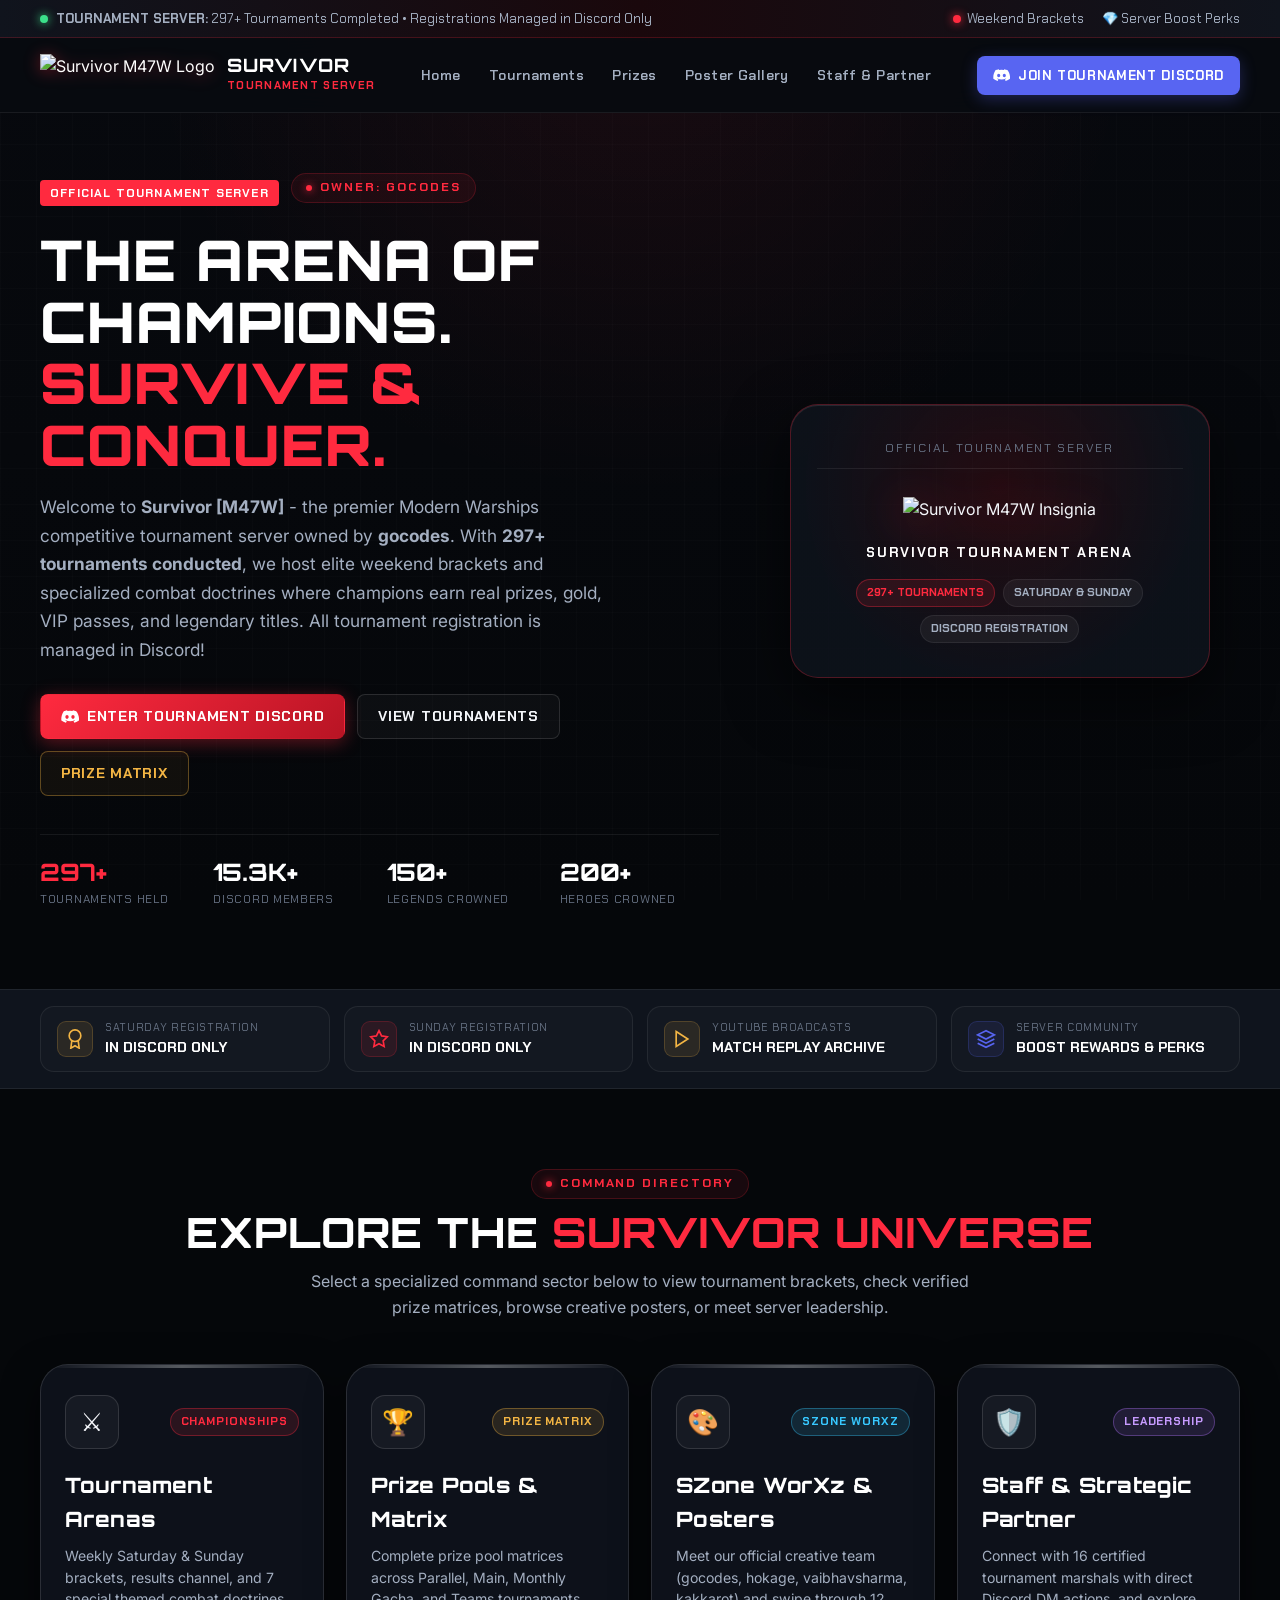
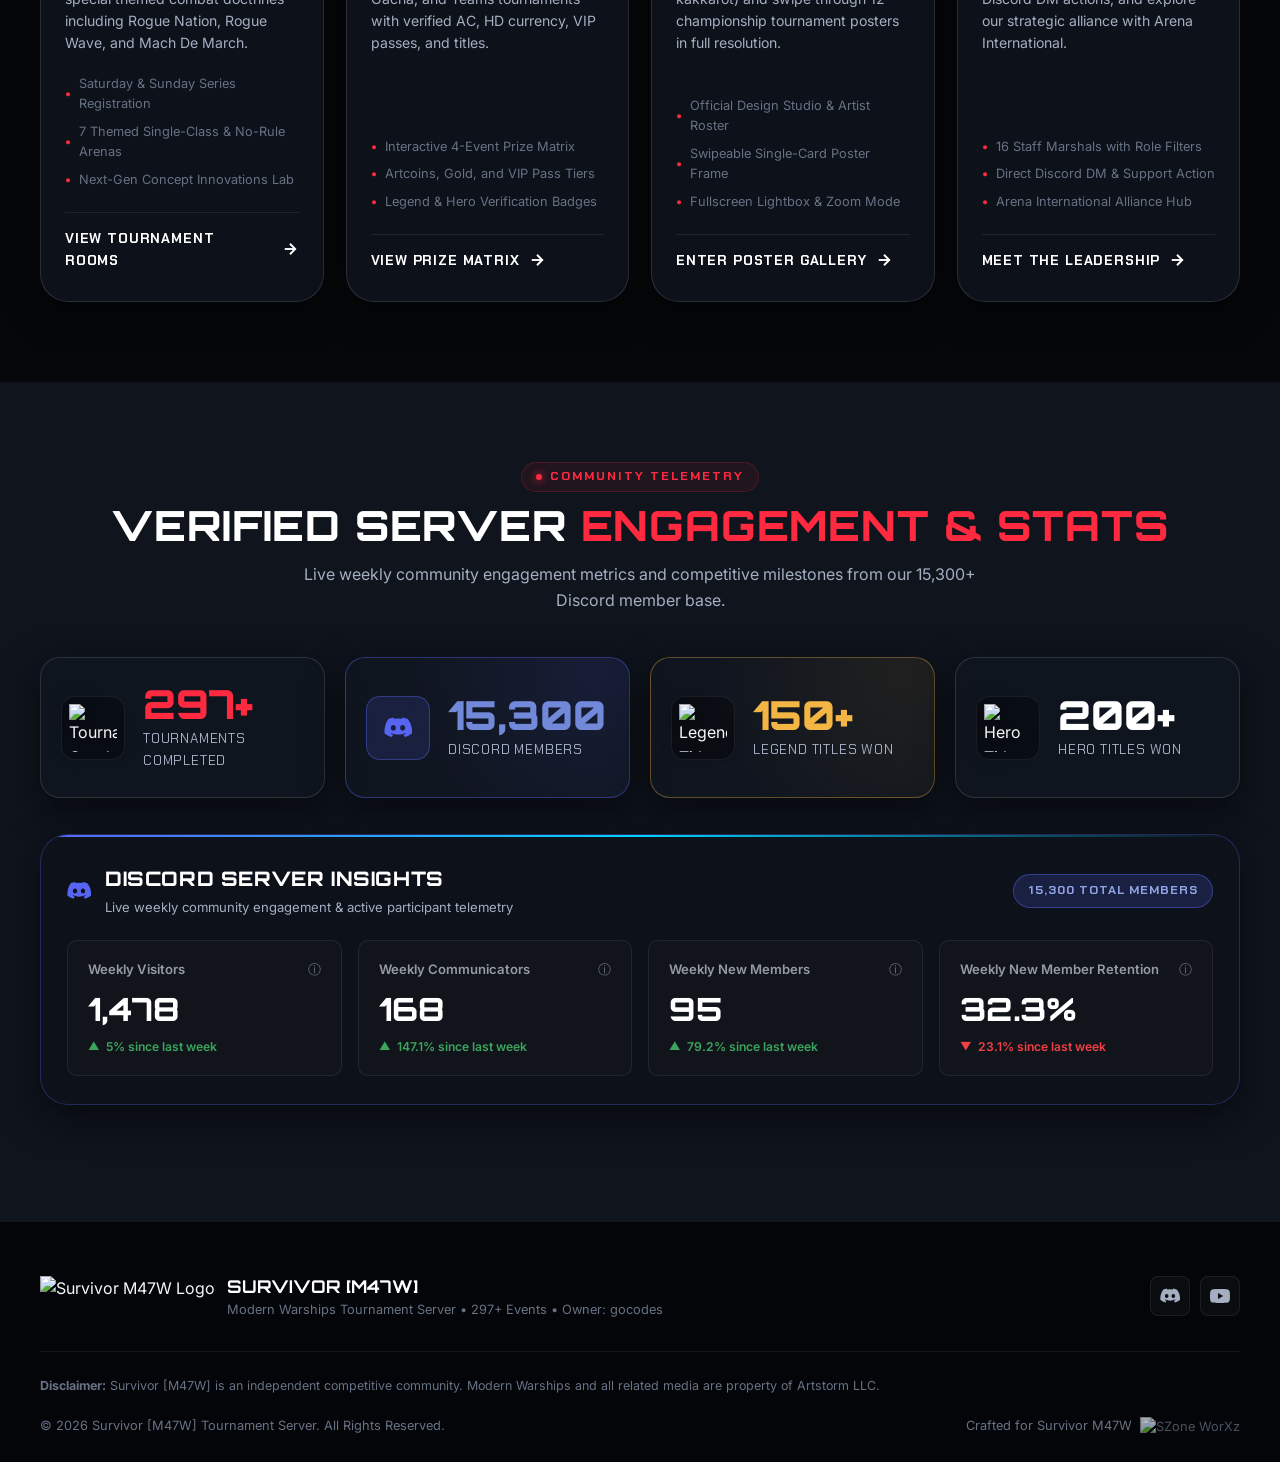
==== commit 8f47fe90: "Update 13-09-2026" ====
--- a/index.html
+++ b/index.html
@@ -11,12 +11,12 @@
   <meta property="og:title" content="Survivor [M47W] - Modern Warships Tournament Server">
   <meta property="og:description" content="The Arena of Champions. 297+ Tournaments Conducted • 150+ Legends • 200+ Heroes. Join our Discord to register!">
   <meta property="og:type" content="website">
-  <meta property="og:image" content="Assets/logo.png">
+  <meta property="og:image" content="assets/images/logo.png">
 
   <title>SURVIVOR [M47W] - Modern Warships Tournament Server</title>
 
   <!-- Favicon -->
-  <link rel="icon" type="image/png" href="Assets/Logo (2).png">
+  <link rel="icon" type="image/png" href="assets/images/logo-icon.png">
 
   <!-- Stylesheets -->
   <link rel="stylesheet" href="css/style.css">
@@ -32,7 +32,7 @@
         <span><strong>TOURNAMENT SERVER:</strong> 297+ Tournaments Completed • Registrations Managed in Discord Only</span>
       </div>
       <div class="announcement-links">
-        <a href="#tournaments">
+        <a href="tournaments.html">
           <span class="live-dot dot-red"></span>
           <span>Weekend Brackets</span>
         </a>
@@ -43,30 +43,25 @@
     </div>
   </aside>
 
-  <!-- Sticky Site Header (Single-Line Desktop & Mobile Responsive) -->
+  <!-- Sticky Site Header -->
   <header class="site-header">
     <div class="container nav-container">
-      <a href="#hero" class="brand" aria-label="Survivor M47W Home">
-        <img src="Assets/logo.png" alt="Survivor M47W Logo" class="brand-logo-img">
+      <a href="index.html" class="brand" aria-label="Survivor M47W Home">
+        <img src="assets/images/logo.png" alt="Survivor M47W Logo" class="brand-logo-img">
         <div class="brand-text">
           <span class="brand-title">SURVIVOR</span>
           <span class="brand-tag">TOURNAMENT SERVER</span>
         </div>
       </a>
 
-      <!-- Single-Line Desktop Navigation -->
+      <!-- Multi-Page Navigation -->
       <nav aria-label="Main Navigation">
         <ul class="nav-menu" id="navMenu">
-          <li><a href="#about" class="nav-link">About</a></li>
-          <li><a href="#fame" class="nav-link">Hall of Fame</a></li>
-          <li><a href="#tournaments" class="nav-link">Tournaments</a></li>
-          <li><a href="#special-tours" class="nav-link">Special Tours</a></li>
-          <li><a href="#prizes" class="nav-link">Prizes</a></li>
-          <li><a href="#videos" class="nav-link">Match Videos</a></li>
-          <li><a href="#gallery" class="nav-link">Poster Gallery</a></li>
-          <li><a href="#staff" class="nav-link">Staff</a></li>
-          <li><a href="#partner" class="nav-link">Arena Partner</a></li>
-          <li><a href="#support" class="nav-link">Support</a></li>
+          <li><a href="index.html" class="nav-link active">Home</a></li>
+          <li><a href="tournaments.html" class="nav-link">Tournaments</a></li>
+          <li><a href="prizes.html" class="nav-link">Prizes</a></li>
+          <li><a href="gallery.html" class="nav-link">Poster Gallery</a></li>
+          <li><a href="staff.html" class="nav-link">Staff & Partner</a></li>
         </ul>
       </nav>
 
@@ -103,7 +98,7 @@
             <span class="title-accent">SURVIVE & CONQUER.</span>
           </h1>
           <p class="hero-desc">
-            Welcome to <strong>Survivor [M47W]</strong> - the official Modern Warships competitive tournament server owned by <strong>gocodes</strong>. With <strong>297+ tournaments conducted</strong>, we host premier weekly brackets where champions earn gold, battle passes, and legendary titles. All tournament registration is managed directly in our Discord channels!
+            Welcome to <strong>Survivor [M47W]</strong> - the premier Modern Warships competitive tournament server owned by <strong>gocodes</strong>. With <strong>297+ tournaments conducted</strong>, we host elite weekend brackets and specialized combat doctrines where champions earn real prizes, gold, VIP passes, and legendary titles. All tournament registration is managed in Discord!
           </p>
 
           <div class="hero-actions">
@@ -113,11 +108,11 @@
               </svg>
               <span>Enter Tournament Discord</span>
             </a>
-            <a href="#tournaments" class="btn btn-outline">
-              <span>View Tournament Rooms</span>
+            <a href="tournaments.html" class="btn btn-outline">
+              <span>View Tournaments</span>
             </a>
-            <a href="#videos" class="btn btn-outline-gold">
-              <span>Match Videos</span>
+            <a href="prizes.html" class="btn btn-outline-gold">
+              <span>Prize Matrix</span>
             </a>
           </div>
 
@@ -147,7 +142,7 @@
             <div class="hero-crest-topbar">
               <span>OFFICIAL TOURNAMENT SERVER</span>
             </div>
-            <img src="Assets/logo.png" alt="Survivor M47W Insignia" class="hero-crest-logo">
+            <img src="assets/images/logo.png" alt="Survivor M47W Insignia" class="hero-crest-logo">
             <h2 class="hero-crest-caption">SURVIVOR TOURNAMENT ARENA</h2>
             <div class="hero-crest-pills">
               <span class="tactical-pill pill-red">297+ TOURNAMENTS</span>
@@ -188,15 +183,15 @@
             </div>
           </a>
 
-          <a href="#videos" class="status-card">
+          <a href="https://youtube.com/@insfourtyseven7711?si=yuTAbnCFT_ipY31N" target="_blank" rel="noopener noreferrer" class="status-card">
             <div class="status-icon icon-gold">
               <svg width="20" height="20" viewBox="0 0 24 24" fill="none" stroke="currentColor" stroke-width="2">
                 <polygon points="5 3 19 12 5 21 5 3"></polygon>
               </svg>
             </div>
             <div class="status-info">
-              <small>Match Replays</small>
-              <strong>OFFICIAL REPLAY ARCHIVE</strong>
+              <small>YouTube Broadcasts</small>
+              <strong>MATCH REPLAY ARCHIVE</strong>
             </div>
           </a>
 
@@ -217,39 +212,137 @@
       </div>
     </section>
 
-    <!-- ABOUT SECTION -->
-    <section class="section" id="about">
+    <!-- COMMAND PORTALS (UNCLUTTERED GATEWAY SECTION) -->
+    <section class="section" id="portals">
       <div class="container">
         <div class="section-head">
-          <span class="section-kicker">TOURNAMENT SERVER ONLY</span>
-          <h2 class="section-title">THE HOME OF <span>MODERN WARSHIPS COMPETITION</span></h2>
+          <span class="section-kicker">COMMAND DIRECTORY</span>
+          <h2 class="section-title">EXPLORE THE <span>SURVIVOR UNIVERSE</span></h2>
           <p class="section-lead">
-            Survivor M47W is dedicated strictly to hosting, refereeing, and broadcasting premier Modern Warships tournaments. Owned by <strong>gocodes</strong>, our server brings together competitive fleets from around the world for high-intensity weekend championships.
+            Select a specialized command sector below to view tournament brackets, check verified prize matrices, browse creative posters, or meet server leadership.
           </p>
         </div>
+
+        <div class="portals-grid">
+          <!-- Portal 1: Tournaments -->
+          <a href="tournaments.html" class="portal-card">
+            <div class="portal-top-row">
+              <div class="portal-icon-frame">⚔️</div>
+              <span class="portal-badge badge-red">CHAMPIONSHIPS</span>
+            </div>
+            <h3 class="portal-title">Tournament Arenas</h3>
+            <p class="portal-desc">
+              Weekly Saturday & Sunday brackets, results channel, and 7 special themed combat doctrines including Rogue Nation, Rogue Wave, and Mach De March.
+            </p>
+            <ul class="portal-features-list">
+              <li>Saturday & Sunday Series Registration</li>
+              <li>7 Themed Single-Class & No-Rule Arenas</li>
+              <li>Next-Gen Concept Innovations Lab</li>
+            </ul>
+            <div class="portal-cta">
+              <span>View Tournament Rooms</span>
+              <svg width="18" height="18" viewBox="0 0 24 24" fill="none" stroke="currentColor" stroke-width="2.5">
+                <line x1="5" y1="12" x2="19" y2="12"></line>
+                <polyline points="12 5 19 12 12 19"></polyline>
+              </svg>
+            </div>
+          </a>
+
+          <!-- Portal 2: Prizes -->
+          <a href="prizes.html" class="portal-card card-gold">
+            <div class="portal-top-row">
+              <div class="portal-icon-frame">🏆</div>
+              <span class="portal-badge badge-gold">PRIZE MATRIX</span>
+            </div>
+            <h3 class="portal-title">Prize Pools & Matrix</h3>
+            <p class="portal-desc">
+              Complete prize pool matrices across Parallel, Main, Monthly Gacha, and Teams tournaments with verified AC, HD currency, VIP passes, and titles.
+            </p>
+            <ul class="portal-features-list">
+              <li>Interactive 4-Event Prize Matrix</li>
+              <li>Artcoins, Gold, and VIP Pass Tiers</li>
+              <li>Legend & Hero Verification Badges</li>
+            </ul>
+            <div class="portal-cta">
+              <span>View Prize Matrix</span>
+              <svg width="18" height="18" viewBox="0 0 24 24" fill="none" stroke="currentColor" stroke-width="2.5">
+                <line x1="5" y1="12" x2="19" y2="12"></line>
+                <polyline points="12 5 19 12 12 19"></polyline>
+              </svg>
+            </div>
+          </a>
+
+          <!-- Portal 3: Poster Gallery & SZone WorXz -->
+          <a href="gallery.html" class="portal-card card-cyan">
+            <div class="portal-top-row">
+              <div class="portal-icon-frame">🎨</div>
+              <span class="portal-badge badge-cyan">SZONE WORXZ</span>
+            </div>
+            <h3 class="portal-title">SZone WorXz & Posters</h3>
+            <p class="portal-desc">
+              Meet our official creative team (gocodes, hokage, vaibhavsharma, kakkarot) and swipe through 12 championship tournament posters in full resolution.
+            </p>
+            <ul class="portal-features-list">
+              <li>Official Design Studio & Artist Roster</li>
+              <li>Swipeable Single-Card Poster Frame</li>
+              <li>Fullscreen Lightbox & Zoom Mode</li>
+            </ul>
+            <div class="portal-cta">
+              <span>Enter Poster Gallery</span>
+              <svg width="18" height="18" viewBox="0 0 24 24" fill="none" stroke="currentColor" stroke-width="2.5">
+                <line x1="5" y1="12" x2="19" y2="12"></line>
+                <polyline points="12 5 19 12 12 19"></polyline>
+              </svg>
+            </div>
+          </a>
+
+          <!-- Portal 4: Staff & Partners -->
+          <a href="staff.html" class="portal-card card-purple">
+            <div class="portal-top-row">
+              <div class="portal-icon-frame">🛡️</div>
+              <span class="portal-badge badge-purple">LEADERSHIP</span>
+            </div>
+            <h3 class="portal-title">Staff & Strategic Partner</h3>
+            <p class="portal-desc">
+              Connect with 16 certified tournament marshals with direct Discord DM actions, and explore our strategic alliance with Arena International.
+            </p>
+            <ul class="portal-features-list">
+              <li>16 Staff Marshals with Role Filters</li>
+              <li>Direct Discord DM & Support Action</li>
+              <li>Arena International Alliance Hub</li>
+            </ul>
+            <div class="portal-cta">
+              <span>Meet the Leadership</span>
+              <svg width="18" height="18" viewBox="0 0 24 24" fill="none" stroke="currentColor" stroke-width="2.5">
+                <line x1="5" y1="12" x2="19" y2="12"></line>
+                <polyline points="12 5 19 12 12 19"></polyline>
+              </svg>
+            </div>
+          </a>
+        </div>
       </div>
     </section>
 
-    <!-- HALL OF FAME & PLAYER BENEFITS -->
+    <!-- DISCORD INSIGHTS & STATS -->
     <section class="section" id="fame" style="background: var(--bg-surface);">
       <div class="container">
         <div class="section-head">
-          <span class="section-kicker">PROVEN TRACK RECORD</span>
-          <h2 class="section-title">HALL OF FAME & <span>PLAYER BENEFITS</span></h2>
+          <span class="section-kicker">COMMUNITY TELEMETRY</span>
+          <h2 class="section-title">VERIFIED SERVER <span>ENGAGEMENT & STATS</span></h2>
           <p class="section-lead">
-            Over 297 tournaments conducted with real prizes awarded across competitive brackets.
+            Live weekly community engagement metrics and competitive milestones from our 15,300+ Discord member base.
           </p>
         </div>
 
-        <!-- 4 Proven Stats Cards (Including 15,300 Discord Members) -->
+        <!-- 4 Proven Stats Cards -->
         <div class="fame-stats-grid">
           <div class="fame-stat-card">
             <div class="fame-icon-frame">
-              <img src="MW Icons/BP_vip_hires.png" alt="Tournaments Conducted">
+              <img src="assets/icons/rewards/BP_vip_hires.png" alt="Tournaments Conducted" loading="lazy">
             </div>
             <div>
               <div class="fame-stat-num num-red">297+</div>
-              <div class="fame-stat-label">Tournaments Conducted So Far</div>
+              <div class="fame-stat-label">Tournaments Completed</div>
             </div>
           </div>
 
@@ -261,32 +354,32 @@
             </div>
             <div>
               <div class="fame-stat-num" style="color: #7289da;">15,300</div>
-              <div class="fame-stat-label">Discord Server Members</div>
+              <div class="fame-stat-label">Discord Members</div>
             </div>
           </div>
 
           <div class="fame-stat-card gold-card">
             <div class="fame-icon-frame">
-              <img src="MW Icons/Title/MW_TitleSystem_TitleIconLegend_Hires.png" alt="Legend Title Winners">
+              <img src="assets/icons/title/MW_TitleSystem_TitleIconLegend_Hires.png" alt="Legend Title Winners" loading="lazy">
             </div>
             <div>
               <div class="fame-stat-num num-gold">150+</div>
-              <div class="fame-stat-label">Legend Titles Won Here</div>
+              <div class="fame-stat-label">Legend Titles Won</div>
             </div>
           </div>
 
           <div class="fame-stat-card">
             <div class="fame-icon-frame">
-              <img src="MW Icons/Title/MW_TitleSystem_TitleIconHero_Hires.png" alt="Hero Title Winners">
+              <img src="assets/icons/title/MW_TitleSystem_TitleIconHero_Hires.png" alt="Hero Title Winners" loading="lazy">
             </div>
             <div>
               <div class="fame-stat-num">200+</div>
-              <div class="fame-stat-label">Hero Titles Won Here</div>
-            </div>
-          </div>
-        </div>
-
-        <!-- Official Discord Server Insights Analytics Panel -->
+              <div class="fame-stat-label">Hero Titles Won</div>
+            </div>
+          </div>
+        </div>
+
+        <!-- Official Discord Server Insights Panel -->
         <div class="discord-insights-panel">
           <div class="discord-insights-header">
             <div class="insights-title-wrap">
@@ -304,7 +397,6 @@
           </div>
 
           <div class="discord-insights-grid">
-            <!-- Card 1: Weekly Visitors -->
             <div class="discord-stat-box">
               <div class="discord-stat-top">
                 <span class="discord-stat-name">Weekly Visitors</span>
@@ -317,7 +409,6 @@
               </div>
             </div>
 
-            <!-- Card 2: Weekly Communicators -->
             <div class="discord-stat-box">
               <div class="discord-stat-top">
                 <span class="discord-stat-name">Weekly Communicators</span>
@@ -330,7 +421,6 @@
               </div>
             </div>
 
-            <!-- Card 3: Weekly New Members -->
             <div class="discord-stat-box">
               <div class="discord-stat-top">
                 <span class="discord-stat-name">Weekly New Members</span>
@@ -343,7 +433,6 @@
               </div>
             </div>
 
-            <!-- Card 4: Weekly New Member Retention -->
             <div class="discord-stat-box">
               <div class="discord-stat-top">
                 <span class="discord-stat-name">Weekly New Member Retention</span>
@@ -356,717 +445,6 @@
               </div>
             </div>
           </div>
-        </div>
-
-        <!-- Player Benefits Strip with Official MW Icons -->
-        <div class="rewards-strip">
-          <div class="rewards-head">
-            <h3 style="font-family: var(--font-display); font-size: 1.3rem; color: #ffffff; text-transform: uppercase;">
-              Tournament Competitor Benefits & Rewards
-            </h3>
-            <p style="font-size: 0.88rem; color: var(--text-secondary); max-width: 600px; margin: 6px auto 0;">
-              Captains who compete in Survivor tournaments earn verified prestige, leaderboard rank, and community rewards.
-            </p>
-          </div>
-
-          <div class="rewards-grid">
-            <div class="reward-item">
-              <img src="MW Icons/goldOffer_6.png" alt="Gold Rewards">
-              <strong>Gold Prizes</strong>
-              <span>Tournament prize pools</span>
-            </div>
-            <div class="reward-item">
-              <img src="MW Icons/artcoinOffer_6.png" alt="Artcoin Rewards">
-              <strong>Artcoin Rewards</strong>
-              <span>Market currency stakes</span>
-            </div>
-            <div class="reward-item">
-              <img src="MW Icons/BP_vip_hires.png" alt="VIP Pass Rewards">
-              <strong>VIP Battle Pass</strong>
-              <span>Monthly VIP sponsorship</span>
-            </div>
-            <div class="reward-item">
-              <img src="MW Icons/BP_premium_hires.png" alt="Premium Pass">
-              <strong>Premium Pass</strong>
-              <span>Monthly tier unlocks</span>
-            </div>
-            <div class="reward-item">
-              <img src="MW Icons/premiumAccount.png" alt="Premium Account">
-              <strong>Premium Account</strong>
-              <span>Booster access days</span>
-            </div>
-            <div class="reward-item">
-              <img src="MW Icons/Title/MW_TitleSystem_TitleIconLegend_Hires.png" alt="Prestige Titles">
-              <strong>Title Recognition</strong>
-              <span>Legend & Hero standings</span>
-            </div>
-          </div>
-        </div>
-      </div>
-    </section>
-
-    <!-- TOURNAMENT COMMAND HUB -->
-    <section class="section" id="tournaments">
-      <div class="container">
-        <div class="section-head">
-          <span class="section-kicker">DISCORD REGISTRATION CHANNELS</span>
-          <h2 class="section-title">WEEKEND <span>TOURNAMENT ROOMS</span></h2>
-          <p class="section-lead">
-            All tournament registrations happen directly in Discord! Click below to enter your bracket's channel.
-          </p>
-        </div>
-
-        <div class="tournament-grid">
-          <!-- Saturday Tournament -->
-          <article class="tournament-card highlight-gold">
-            <div class="tournament-card-top">
-              <span class="tournament-badge-pill gold">SATURDAY SERIES</span>
-              <span class="live-dot"></span>
-            </div>
-            <h3 class="tournament-day">Saturday Tournament</h3>
-            <p class="tournament-desc">
-              Weekly Saturday tournament with designated squad sizes, tier caps, and intense knockout matches. Register inside the official channel.
-            </p>
-            <div class="tournament-meta">
-              <div class="meta-row">
-                <span>Registration Location:</span>
-                <strong>In Discord Only</strong>
-              </div>
-              <div class="meta-row">
-                <span>Channel:</span>
-                <strong>#saturday-tournament</strong>
-              </div>
-              <div class="meta-row">
-                <span>Entry:</span>
-                <strong>Open to Verified Captains</strong>
-              </div>
-            </div>
-            <a href="https://discord.com/channels/1050414982417887283/1210456226505170964" target="_blank" rel="noopener noreferrer" class="btn btn-outline-gold" style="width: 100%;">
-              <span>Register in Discord (#saturday)</span>
-            </a>
-          </article>
-
-          <!-- Sunday Tournament -->
-          <article class="tournament-card highlight-red">
-            <div class="tournament-card-top">
-              <span class="tournament-badge-pill">SUNDAY CHAMPIONSHIP</span>
-              <span class="live-dot dot-red"></span>
-            </div>
-            <h3 class="tournament-day">Sunday Tournament</h3>
-            <p class="tournament-desc">
-              Premier Sunday championship cup where top squads compete for glory, high-tier prizes, and leaderboard points. Register inside the official channel.
-            </p>
-            <div class="tournament-meta">
-              <div class="meta-row">
-                <span>Registration Location:</span>
-                <strong>In Discord Only</strong>
-              </div>
-              <div class="meta-row">
-                <span>Channel:</span>
-                <strong>#sunday-tournament</strong>
-              </div>
-              <div class="meta-row">
-                <span>Entry:</span>
-                <strong>Squad & Individual Registration</strong>
-              </div>
-            </div>
-            <a href="https://discord.com/channels/1050414982417887283/1051428633106972762" target="_blank" rel="noopener noreferrer" class="btn btn-primary" style="width: 100%;">
-              <span>Register in Discord (#sunday)</span>
-            </a>
-          </article>
-
-          <!-- Official Results -->
-          <article class="tournament-card">
-            <div class="tournament-card-top">
-              <span class="tournament-badge-pill" style="background: rgba(56, 200, 255, 0.1); border-color: rgba(56, 200, 255, 0.3); color: var(--accent-cyan);">VERIFIED ARCHIVE</span>
-              <svg width="18" height="18" viewBox="0 0 24 24" fill="none" stroke="currentColor" stroke-width="2" color="var(--accent-cyan)">
-                <path d="M14 2H6a2 2 0 0 0-2 2v16a2 2 0 0 0 2 2h12a2 2 0 0 0 2-2V8z"></path>
-                <polyline points="14 2 14 8 20 8"></polyline>
-                <line x1="16" y1="13" x2="8" y2="13"></line>
-              </svg>
-            </div>
-            <h3 class="tournament-day">Official Results</h3>
-            <p class="tournament-desc">
-              Access certified scorecards, bracket logs, and podium winners across all 297+ conducted tournaments.
-            </p>
-            <div class="tournament-meta">
-              <div class="meta-row">
-                <span>Verification:</span>
-                <strong>SuperAdmin & Marshals</strong>
-              </div>
-              <div class="meta-row">
-                <span>Channel:</span>
-                <strong>#tournament-result</strong>
-              </div>
-              <div class="meta-row">
-                <span>Status:</span>
-                <strong>Live Updated</strong>
-              </div>
-            </div>
-            <a href="https://discord.com/channels/1050414982417887283/1051473469369491466" target="_blank" rel="noopener noreferrer" class="btn btn-outline" style="width: 100%; border-color: var(--accent-cyan); color: var(--accent-cyan);" id="linkResults">
-              <span>View Results Channel</span>
-            </a>
-          </article>
-        </div>
-      </div>
-    </section>
-
-    <!-- SPECIAL & CONCEPT TOURNAMENTS -->
-    <section class="section" id="special-tours">
-      <div class="container">
-        <div class="section-head">
-          <span class="section-kicker">CUSTOM COMBAT DOCTRINES</span>
-          <h2 class="section-title">SPECIAL & CONCEPT <span>TOURNAMENT ARENAS</span></h2>
-          <p class="section-lead">
-            Beyond standard weekend brackets, Survivor [M47W] hosts legendary themed invitationals, no-rules skirmishes, and single-class battles. Keep watch in our Discord announcements when these special events open!
-          </p>
-        </div>
-
-        <div class="special-tours-grid">
-          <!-- Rogue Nation -->
-          <article class="special-tour-card border-glow-red">
-            <div class="special-tour-top">
-              <span class="tactical-badge badge-red">NO RESTRICTIONS</span>
-              <img src="MW Icons/Units/Corvette.png" alt="All Warships" class="special-tour-unit-icon">
-            </div>
-            <h3 class="special-tour-title">Rogue Nation</h3>
-            <div class="special-tour-rule-pill">
-              <span>Rule:</span> <strong>All Ships • No Rules</strong>
-            </div>
-            <p class="special-tour-desc">
-              Unrestricted, all-out naval mayhem! Deploy any warship class with zero equipment bans or tonnage limits. Total firepower and pure chaotic tactical brawl.
-            </p>
-            <div class="special-tour-footer">
-              <span class="special-tour-tag">Open Fleets</span>
-              <a href="https://discord.gg/6sPeeaY6bj" target="_blank" rel="noopener noreferrer" class="btn btn-outline btn-xs">Discord Alerts</a>
-            </div>
-          </article>
-
-          <!-- Rogue Wave -->
-          <article class="special-tour-card border-glow-cyan">
-            <div class="special-tour-top">
-              <span class="tactical-badge badge-cyan">UNDERWATER CARNAGE</span>
-              <img src="MW Icons/Units/Submarine.png" alt="Submarine" class="special-tour-unit-icon">
-            </div>
-            <h3 class="special-tour-title">Rogue Wave</h3>
-            <div class="special-tour-rule-pill">
-              <span>Rule:</span> <strong>All Subs • No Rules</strong>
-            </div>
-            <p class="special-tour-desc">
-              Deep-ocean predator clash. Only submarines are permitted in this silent yet lethal stealth bracket. Sonar pinging, torpedo salvos, and underwater dogfights.
-            </p>
-            <div class="special-tour-footer">
-              <span class="special-tour-tag">Submarines Only</span>
-              <a href="https://discord.gg/6sPeeaY6bj" target="_blank" rel="noopener noreferrer" class="btn btn-outline btn-xs">Discord Alerts</a>
-            </div>
-          </article>
-
-          <!-- Mach De March -->
-          <article class="special-tour-card border-glow-gold">
-            <div class="special-tour-top">
-              <span class="tactical-badge badge-gold">ANNUAL CV MAJOR</span>
-              <img src="MW Icons/Units/Carrier.png" alt="Aircraft Carrier" class="special-tour-unit-icon">
-            </div>
-            <h3 class="special-tour-title">Mach De March</h3>
-            <div class="special-tour-rule-pill">
-              <span>Rule:</span> <strong>CV Tours • Yearly Invitational</strong>
-            </div>
-            <p class="special-tour-desc">
-              Survivor's prestigious annual aircraft carrier championship! Elite flight deck captains battle for aerial superiority with strike fighters, bombers, and drones.
-            </p>
-            <div class="special-tour-footer">
-              <span class="special-tour-tag">Air Superiority</span>
-              <a href="https://discord.gg/6sPeeaY6bj" target="_blank" rel="noopener noreferrer" class="btn btn-outline-gold btn-xs">Discord Alerts</a>
-            </div>
-          </article>
-
-          <!-- Cursed Cruiser -->
-          <article class="special-tour-card border-glow-purple">
-            <div class="special-tour-top">
-              <span class="tactical-badge badge-purple">MISSILE BROADSIDE</span>
-              <img src="MW Icons/Units/Cruiser.png" alt="Cruiser" class="special-tour-unit-icon">
-            </div>
-            <h3 class="special-tour-title">Cursed Cruiser</h3>
-            <div class="special-tour-rule-pill">
-              <span>Rule:</span> <strong>All Cruisers • No Rules</strong>
-            </div>
-            <p class="special-tour-desc">
-              High-tonnage missile firepower and rapid naval gun slugfest. All cruisers unleashed with no armaments withheld. Maximum durability meets devastating salvos.
-            </p>
-            <div class="special-tour-footer">
-              <span class="special-tour-tag">Cruisers Only</span>
-              <a href="https://discord.gg/6sPeeaY6bj" target="_blank" rel="noopener noreferrer" class="btn btn-outline btn-xs">Discord Alerts</a>
-            </div>
-          </article>
-
-          <!-- Death By Destroyer -->
-          <article class="special-tour-card border-glow-red">
-            <div class="special-tour-top">
-              <span class="tactical-badge badge-red">SPEED & DESTRUCTION</span>
-              <img src="MW Icons/Units/Destroyer.png" alt="Destroyer" class="special-tour-unit-icon">
-            </div>
-            <h3 class="special-tour-title">Death By Destroyer</h3>
-            <div class="special-tour-rule-pill">
-              <span>Rule:</span> <strong>All Destroyers • No Rules</strong>
-            </div>
-            <p class="special-tour-desc">
-              High-speed tactical duels where agile destroyers drift around islands and exchange blistering torpedo volleys and hyper-velocity railgun shots.
-            </p>
-            <div class="special-tour-footer">
-              <span class="special-tour-tag">Destroyers Only</span>
-              <a href="https://discord.gg/6sPeeaY6bj" target="_blank" rel="noopener noreferrer" class="btn btn-outline btn-xs">Discord Alerts</a>
-            </div>
-          </article>
-
-          <!-- Rust Battleship -->
-          <article class="special-tour-card border-glow-orange">
-            <div class="special-tour-top">
-              <span class="tactical-badge badge-orange">TITANIC DREADNOUGHTS</span>
-              <img src="MW Icons/Units/Battleship.png" alt="Battleship" class="special-tour-unit-icon">
-            </div>
-            <h3 class="special-tour-title">Rust Battleship</h3>
-            <div class="special-tour-rule-pill">
-              <span>Rule:</span> <strong>All Battleships • Heavy Armor</strong>
-            </div>
-            <p class="special-tour-desc">
-              Colossal steel behemoths trading catastrophic main battery blows. Colossal HP pools, heavy armor plating, and massive cannon impacts across open waters.
-            </p>
-            <div class="special-tour-footer">
-              <span class="special-tour-tag">Battleships Only</span>
-              <a href="https://discord.gg/6sPeeaY6bj" target="_blank" rel="noopener noreferrer" class="btn btn-outline btn-xs">Discord Alerts</a>
-            </div>
-          </article>
-
-          <!-- Lazer Levitation -->
-          <article class="special-tour-card border-glow-cyan">
-            <div class="special-tour-top">
-              <span class="tactical-badge badge-cyan">GROUND-EFFECT HYBRID</span>
-              <img src="MW Icons/Units/Ekranoplan.png" alt="Ekranoplan" class="special-tour-unit-icon">
-            </div>
-            <h3 class="special-tour-title">Lazer Levitation</h3>
-            <div class="special-tour-rule-pill">
-              <span>Rule:</span> <strong>Ekranoplan Only • Sea Skimmer</strong>
-            </div>
-            <p class="special-tour-desc">
-              High-velocity ground-effect skimming vehicles screaming across the water surface armed with rapid laser mounts, rocket pods, and hypersonic agility.
-            </p>
-            <div class="special-tour-footer">
-              <span class="special-tour-tag">Ekranoplans Only</span>
-              <a href="https://discord.gg/6sPeeaY6bj" target="_blank" rel="noopener noreferrer" class="btn btn-outline btn-xs">Discord Alerts</a>
-            </div>
-          </article>
-        </div>
-
-        <!-- Concept Tournaments Strip -->
-        <div class="concepts-banner">
-          <div class="concepts-header">
-            <span class="concepts-kicker">NEXT-GEN TOURNAMENT LAB</span>
-            <h3 class="concepts-title">Upcoming Unique Concepts Under Development</h3>
-            <p class="concepts-desc">We regularly innovate and bring new tournament doctrines into the Survivor arena. Here's what's currently in the tactical pipeline:</p>
-          </div>
-          <div class="concepts-grid">
-            <div class="concept-item">
-              <img src="MW Icons/Units/Frigate.png" alt="Frigate" class="concept-icon">
-              <strong>Frigate Blitz</strong>
-              <small>Wolfpack Escorts</small>
-              <p>Ultra-agile light combatants focusing on precision maneuvering, fast reload guns, and rapid response team synergy.</p>
-            </div>
-            <div class="concept-item">
-              <img src="MW Icons/Units/LAV.png" alt="Hover" class="concept-icon">
-              <strong>Hover Warfare</strong>
-              <small>Amphibious Air-Cushion</small>
-              <p>High-speed hovercraft skipping across shallows and open seas for ambush lightning strikes and surprise maneuvers.</p>
-            </div>
-            <div class="concept-item">
-              <img src="MW Icons/Units/Destroyer.png" alt="ASL" class="concept-icon">
-              <strong>ASL (Anti-Sub League)</strong>
-              <small>Combined Arms ASW</small>
-              <p>Dedicated anti-submarine hunter-killer warfare matching specialized helicopter & surface fleets against wolfpacks.</p>
-            </div>
-          </div>
-          <div class="concepts-action">
-            <span>Got a unique tournament concept to suggest?</span>
-            <a href="https://discord.gg/6sPeeaY6bj" target="_blank" rel="noopener noreferrer" class="btn btn-outline btn-sm">
-              <span>Propose in Discord</span>
-            </a>
-          </div>
-        </div>
-      </div>
-    </section>
-
-    <!-- PRIZE LIST FOR EACH EVENT -->
-    <section class="section" id="prizes">
-      <div class="container">
-        <div class="section-head">
-          <span class="section-kicker">OFFICIAL TOURNAMENT REWARDS</span>
-          <h2 class="section-title">PRIZE LIST <span>FOR EACH EVENT</span></h2>
-          <p class="section-lead">
-            Official prize pool matrix across all 4 competitive Survivor formats. Champions earn verified titles, game assets, Artcoins, HD currency, and premium passes.
-          </p>
-        </div>
-
-        <div class="prize-matrix-wrapper">
-          <!-- 4 Event Switcher Tabs -->
-          <div class="prize-filter-bar" role="tablist">
-            <button class="prize-filter-btn active" data-event="parallel-tour">
-              <span>Survivor Tour</span>
-              <small>Parallel Tour</small>
-            </button>
-            <button class="prize-filter-btn" data-event="main-tour">
-              <span>Survivor Tour</span>
-              <small>Main Tour</small>
-            </button>
-            <button class="prize-filter-btn" data-event="monthly-gacha">
-              <span>Survivor Tour</span>
-              <small>Monthly Gacha</small>
-            </button>
-            <button class="prize-filter-btn" data-event="teams-tour">
-              <span>Survivor Teams</span>
-              <small>MonthlyTour</small>
-            </button>
-          </div>
-
-          <!-- Dynamic Prize Showcase Grid populated by js/app.js -->
-          <div id="prizeShowcase" class="prize-showcase">
-            <!-- Populated by initPrizeMatrix in js/app.js -->
-          </div>
-        </div>
-      </div>
-    </section>
-
-    <!-- MATCH VIDEOS & MEDIA HUB -->
-    <section class="section" id="videos" style="background: var(--bg-surface);">
-      <div class="container">
-        <div class="section-head">
-          <span class="section-kicker">BROADCAST & REPLAYS</span>
-          <h2 class="section-title">MATCH VIDEOS & <span>YOUTUBE CHANNEL</span></h2>
-          <p class="section-lead">
-            Catch full tournament match broadcasts, highlight vods, and official Survivor battle reels.
-          </p>
-        </div>
-
-        <div class="video-hub-grid">
-          <!-- Saturday Match Videos -->
-          <a href="https://discord.com/channels/1050414982417887283/1512434301445210224" target="_blank" rel="noopener noreferrer" class="video-card" id="linkSatVideos">
-            <span class="video-card-badge">SATURDAY REPLAYS</span>
-            <h3 class="video-card-title">Saturday Match Videos</h3>
-            <p class="video-card-desc">Full match recordings, team perspective streams, and knockout round footage from Saturday tournaments.</p>
-            <span class="video-card-cta">Watch Saturday Matches →</span>
-          </a>
-
-          <!-- Sunday Match Videos -->
-          <a href="https://discord.com/channels/1050414982417887283/1125056647321108621" target="_blank" rel="noopener noreferrer" class="video-card" id="linkSunVideos">
-            <span class="video-card-badge" style="color: var(--accent-gold);">SUNDAY REPLAYS</span>
-            <h3 class="video-card-title">Sunday Match Videos</h3>
-            <p class="video-card-desc">Championship tier finals, overtime dogfights, and masterclass naval strikes recorded from Sunday events.</p>
-            <span class="video-card-cta" style="color: var(--accent-gold);">Watch Sunday Matches →</span>
-          </a>
-
-          <!-- Official YouTube Channel -->
-          <a href="https://youtube.com/@insfourtyseven7711?si=yuTAbnCFT_ipY31N" target="_blank" rel="noopener noreferrer" class="video-card" id="linkYouTube">
-            <span class="video-card-badge" style="color: #ff3347;">OFFICIAL CHANNEL</span>
-            <h3 class="video-card-title">Survivor YouTube Channel</h3>
-            <p class="video-card-desc">Subscribe to our official YouTube channel for high-definition tournament montages, ship loadout guides, and streams.</p>
-            <span class="video-card-cta" style="color: #ff3347;">Visit YouTube Channel →</span>
-          </a>
-        </div>
-      </div>
-    </section>
-
-    <!-- SZONE WORXZ CREATIVE TEAM & SINGLE-CARD POSTER GALLERY -->
-    <section class="section" id="gallery" style="background: var(--bg-surface);">
-      <div class="container">
-        <div class="section-head">
-          <span class="section-kicker">OFFICIAL CREATIVE TEAM</span>
-          <h2 class="section-title">SZONE WORXZ & <span>TOURNAMENT POSTER GALLERY</span></h2>
-          <p class="section-lead">
-            Meet the official design division crafting Survivor [M47W]'s signature visual identity, and swipe through the full collection of championship tournament posters.
-          </p>
-        </div>
-
-        <!-- SZone WorXz Studio Showcase Box -->
-        <div class="szone-studio-banner">
-          <div class="szone-brand-col">
-            <div class="szone-logo-halo">
-              <img src="Assets/SZoneWorXz.png" alt="SZone WorXz Official Logo" class="szone-logo-img">
-            </div>
-            <div class="szone-brand-meta">
-              <span class="tactical-badge badge-gold">OFFICIAL ARTIST TEAM</span>
-              <h3 class="szone-studio-title">SZone WorXz</h3>
-              <p class="szone-studio-tagline">Survivor M47W Creative & Visual Arts Powerhouse</p>
-              <p class="szone-studio-desc">
-                From high-octane tournament posters to custom combat badges and server branding, SZone WorXz elevates competitive Modern Warships with tier-one visual prestige.
-              </p>
-            </div>
-          </div>
-
-          <!-- 4 Artist Team Members Grid -->
-          <div class="szone-artists-grid">
-            <!-- gocodes -->
-            <div class="szone-artist-chip">
-              <div class="artist-badge-avatars">
-                <img src="MW Icons/Ranks/Rank61.png" alt="Rank 61" class="artist-rank-img">
-                <img src="MW Icons/Title/MW_TitleSystem_TitleIconLegend_Hires.png" alt="Legend" class="artist-title-img">
-              </div>
-              <div class="artist-info">
-                <strong class="artist-name">gocodes</strong>
-                <span class="artist-role-tag role-founder">Founder & Creative Lead</span>
-              </div>
-            </div>
-
-            <!-- hokage -->
-            <div class="szone-artist-chip">
-              <div class="artist-badge-avatars">
-                <img src="MW Icons/Ranks/Rank60.png" alt="Rank 60" class="artist-rank-img">
-                <img src="MW Icons/Title/MW_TitleSystem_TitleIconLegend_Hires.png" alt="Legend" class="artist-title-img">
-              </div>
-              <div class="artist-info">
-                <strong class="artist-name">hokage</strong>
-                <span class="artist-role-tag role-lead">Lead Visual Artist</span>
-              </div>
-            </div>
-
-            <!-- vaibhavsharma0608_24692 -->
-            <div class="szone-artist-chip">
-              <div class="artist-badge-avatars">
-                <img src="MW Icons/Ranks/Rank56.png" alt="Rank 56" class="artist-rank-img">
-                <img src="MW Icons/Title/MW_TitleSystem_TitleIconHero_Hires.png" alt="Hero" class="artist-title-img">
-              </div>
-              <div class="artist-info">
-                <strong class="artist-name">vaibhavsharma0608_24692</strong>
-                <span class="artist-role-tag role-artist">Tournament Poster Artist</span>
-              </div>
-            </div>
-
-            <!-- kakkarot0276 -->
-            <div class="szone-artist-chip">
-              <div class="artist-badge-avatars">
-                <img src="MW Icons/Ranks/Rank55.png" alt="Rank 55" class="artist-rank-img">
-                <img src="MW Icons/Title/MW_TitleSystem_TitleIcon_Epic_Hires.png" alt="Epic" class="artist-title-img">
-              </div>
-              <div class="artist-info">
-                <strong class="artist-name">kakkarot0276</strong>
-                <span class="artist-role-tag role-artist">Graphic & Asset Designer</span>
-              </div>
-            </div>
-          </div>
-        </div>
-
-        <!-- Single-Card Swipeable Poster Gallery -->
-        <div class="poster-gallery-wrapper">
-          <div class="gallery-controls-bar">
-            <div class="gallery-instructions">
-              <span class="tactical-pulse-dot"></span>
-              <span><strong>INTERACTIVE POSTER FRAME:</strong> Swipe left & right on mobile, drag on desktop, or use arrow keys</span>
-            </div>
-            <div class="gallery-auto-control">
-              <button class="btn btn-outline btn-xs" id="galleryAutoplayToggle" aria-label="Toggle Auto-Slide">
-                <span id="autoplayStatusText">⏸ Auto: On</span>
-              </button>
-            </div>
-          </div>
-
-          <!-- Single Centered Swipe Card -->
-          <article class="single-poster-card" id="singlePosterCard" tabindex="0" aria-label="Tournament Poster Viewer">
-            <!-- Card Header Bar -->
-            <div class="poster-card-topbar">
-              <div class="poster-brand-tag">
-                <img src="Assets/SZoneWorXz.png" alt="SZone" class="mini-szone-icon">
-                <span class="poster-cat-badge" id="posterCategoryBadge">Saturday Championship</span>
-              </div>
-              <div class="poster-top-actions">
-                <span class="poster-counter-badge" id="posterCounterBadge">01 / 12</span>
-                <button class="poster-zoom-btn" id="btnPosterZoom" title="Open Fullscreen View" aria-label="Open Fullscreen View">
-                  <svg width="16" height="16" viewBox="0 0 24 24" fill="none" stroke="currentColor" stroke-width="2">
-                    <polyline points="15 3 21 3 21 9"></polyline>
-                    <polyline points="9 21 3 21 3 15"></polyline>
-                    <line x1="21" y1="3" x2="14" y2="10"></line>
-                    <line x1="3" y1="21" x2="10" y2="14"></line>
-                  </svg>
-                </button>
-              </div>
-            </div>
-
-            <!-- Poster Display Canvas & Nav Arrows -->
-            <div class="poster-stage" id="posterStage">
-              <!-- Left Navigation Arrow -->
-              <button class="poster-nav-btn prev" id="galleryPrevBtn" aria-label="Previous Poster" title="Previous (Left Arrow)">
-                <svg width="22" height="22" viewBox="0 0 24 24" fill="none" stroke="currentColor" stroke-width="2.5">
-                  <polyline points="15 18 9 12 15 6"></polyline>
-                </svg>
-              </button>
-
-              <!-- Image Frame -->
-              <div class="poster-img-container" id="posterImgContainer">
-                <img id="posterCurrentImg" src="Assets/MW Tournament Posters/Freedom_Sat.jpg" alt="Freedom Saturday Tournament Poster" class="poster-image" draggable="false">
-                <div class="poster-drag-indicator" id="dragIndicator">
-                  <span>← Swipe Left / Right →</span>
-                </div>
-              </div>
-
-              <!-- Right Navigation Arrow -->
-              <button class="poster-nav-btn next" id="galleryNextBtn" aria-label="Next Poster" title="Next (Right Arrow)">
-                <svg width="22" height="22" viewBox="0 0 24 24" fill="none" stroke="currentColor" stroke-width="2.5">
-                  <polyline points="9 18 15 12 9 6"></polyline>
-                </svg>
-              </button>
-            </div>
-
-            <!-- Poster Caption & Credit Bar -->
-            <div class="poster-card-caption">
-              <div class="poster-title-wrap">
-                <h3 class="poster-title" id="posterCurrentTitle">Freedom Saturday Tournament</h3>
-                <p class="poster-subtitle" id="posterCurrentSubtitle">Official Survivor Weekend Cup</p>
-              </div>
-              <div class="poster-actions-row">
-                <span class="poster-credit-pill">
-                  <svg width="14" height="14" viewBox="0 0 24 24" fill="currentColor">
-                    <path d="M12 2l3.09 6.26L22 9.27l-5 4.87 1.18 6.88L12 17.77l-6.18 3.25L7 14.14 2 9.27l6.91-1.01L12 2z"/>
-                  </svg>
-                  <span>Designed by SZone WorXz</span>
-                </span>
-                <button class="btn btn-outline btn-xs" id="btnCardZoom">
-                  <span>Fullscreen View</span>
-                </button>
-              </div>
-            </div>
-          </article>
-
-          <!-- Interactive Pagination Dots Bar -->
-          <div class="poster-dots-wrapper">
-            <div class="poster-dots-bar" id="posterDotsBar" role="tablist" aria-label="Poster Selector">
-              <!-- Dots dynamically generated by js/app.js -->
-            </div>
-          </div>
-        </div>
-      </div>
-    </section>
-
-    <!-- Poster Fullscreen Lightbox Modal -->
-    <div class="poster-lightbox" id="posterLightbox" aria-hidden="true" role="dialog" aria-label="Tournament Poster Fullscreen">
-      <div class="lightbox-overlay" id="lightboxOverlay"></div>
-      <div class="lightbox-content">
-        <button class="lightbox-close" id="lightboxClose" aria-label="Close Lightbox">✕</button>
-        <button class="lightbox-nav prev" id="lightboxPrev" aria-label="Previous Poster">❮</button>
-        <div class="lightbox-img-wrap">
-          <img src="Assets/MW Tournament Posters/Freedom_Sat.jpg" alt="Poster Full View" id="lightboxImg">
-          <div class="lightbox-caption" id="lightboxCaption">
-            <strong>Freedom Saturday Tournament</strong>
-            <span>Designed by SZone WorXz</span>
-          </div>
-        </div>
-        <button class="lightbox-nav next" id="lightboxNext" aria-label="Next Poster">❯</button>
-      </div>
-    </div>
-
-    <!-- STAFF & TOURNAMENT MARSHALS (NO DUPLICATE NAMES) -->
-    <section class="section" id="staff">
-      <div class="container">
-        <div class="section-head">
-          <span class="section-kicker">SERVER LEADERSHIP</span>
-          <h2 class="section-title">TOURNAMENT <span>STAFF & MARSHALS</span></h2>
-          <p class="section-lead">
-            The dedicated team orchestrating brackets, arbitration, technical systems, and player support. Click <strong>DM on Discord</strong> on any profile to connect directly.
-          </p>
-        </div>
-
-        <!-- Exact Role Filter Tabs -->
-        <div class="roster-filter-bar" role="tablist">
-          <button class="roster-filter-btn active" data-filter="all">All Staff (16)</button>
-          <button class="roster-filter-btn" data-filter="Owner">Owner (1)</button>
-          <button class="roster-filter-btn" data-filter="Admin">Admins (3)</button>
-          <button class="roster-filter-btn" data-filter="SuperAdmin">SuperAdmins (6)</button>
-          <button class="roster-filter-btn" data-filter="Commander">Commanders (10)</button>
-          <button class="roster-filter-btn" data-filter="Support">Support (11)</button>
-          <button class="roster-filter-btn" data-filter="IT">IT Support (1)</button>
-          <button class="roster-filter-btn" data-filter="Artist">Artists (4)</button>
-        </div>
-
-        <!-- Dynamic Staff Cards Grid (Badges only, no LVL text) -->
-        <div class="roster-grid" id="staffGrid">
-          <!-- Populated by js/app.js -->
-        </div>
-      </div>
-    </section>
-
-    <!-- ARENA INTERNATIONAL PARTNER SECTION -->
-    <section class="section" id="partner" style="background: var(--bg-surface);">
-      <div class="container">
-        <div class="section-head">
-          <span class="section-kicker">STRATEGIC ALLIANCE</span>
-          <h2 class="section-title">ARENA INTERNATIONAL <span>PARTNER HUB</span></h2>
-          <p class="section-lead">
-            Survivor M47W works in close cooperation with Arena International Server for cross-server tournaments and global events.
-          </p>
-        </div>
-
-        <div class="arena-partner-box">
-          <div class="arena-gif-frame">
-            <img src="Assets/AI server.gif" alt="Arena International Server Animation" loading="lazy">
-          </div>
-
-          <div class="arena-partner-copy">
-            <span class="section-kicker" style="background: rgba(255, 255, 255, 0.08); color: #ffffff; border-color: rgba(255, 255, 255, 0.2);">OFFICIAL PARTNER</span>
-            <h3>Arena International Server</h3>
-            <p>
-              Arena International is an international Modern Warships hub providing high-level scrim coordination, collaborative tournament brackets, and unified player support alongside Survivor M47W.
-            </p>
-            <div class="arena-partner-actions">
-              <a href="https://discord.gg/cwB66GNWwY" target="_blank" rel="noopener noreferrer" class="btn btn-primary" id="linkArenaServer">
-                <span>Join Arena International</span>
-              </a>
-              <a href="https://discord.com/channels/1063794604798902353/1457753365437087804" target="_blank" rel="noopener noreferrer" class="btn btn-outline" id="linkArenaSupport">
-                <span>Arena Support Ticket</span>
-              </a>
-            </div>
-          </div>
-        </div>
-      </div>
-    </section>
-
-    <!-- SUPPORT & SERVER BOOST HUB -->
-    <section class="section" id="support">
-      <div class="container">
-        <div class="section-head">
-          <span class="section-kicker">DISCORD INFRASTRUCTURE</span>
-          <h2 class="section-title">TOURNAMENT <span>SUPPORT & BOOST PERKS</span></h2>
-          <p class="section-lead">
-            Direct access to official mediation tickets, dispute handling, and Discord boost roles.
-          </p>
-        </div>
-
-        <div class="support-grid">
-          <!-- Support Ticket -->
-          <article class="support-card">
-            <div class="support-icon">
-              <svg width="26" height="26" viewBox="0 0 24 24" fill="none" stroke="currentColor" stroke-width="2">
-                <path d="M21 15a2 2 0 0 1-2 2H7l-4 4V5a2 2 0 0 1 2-2h14a2 2 0 0 1 2 2z"></path>
-              </svg>
-            </div>
-            <h3>Tournament Support Ticket</h3>
-            <p>
-              Have a match dispute, bracket inquiry, technical issue, or scrim question? Open a direct ticket with our Tournament Staff & Support marshals.
-            </p>
-            <a href="https://discord.com/channels/1050414982417887283/1246124680889241741" target="_blank" rel="noopener noreferrer" class="btn btn-primary" id="linkSupportTicket">
-              <span>Open Support Ticket</span>
-            </a>
-          </article>
-
-          <!-- Server Boost Perks -->
-          <article class="support-card">
-            <div class="support-icon icon-boost">
-              <svg width="26" height="26" viewBox="0 0 24 24" fill="none" stroke="currentColor" stroke-width="2">
-                <polygon points="12 2 15.09 8.26 22 9.27 17 14.14 18.18 21.02 12 17.77 5.82 21.02 7 14.14 2 9.27 8.91 8.26 12 2"></polygon>
-              </svg>
-            </div>
-            <h3>Discord Server Boost Perks</h3>
-            <p>
-              Boost the Survivor Tournament Server to unlock exclusive custom server badges, priority bracket seeding notifications, VIP channels, and high-bitrate streaming.
-            </p>
-            <a href="https://discord.com/channels/1050414982417887283/1148118134398668922" target="_blank" rel="noopener noreferrer" class="btn btn-outline" style="border-color: #f47fff; color: #f47fff;">
-              <span>Check Boost Perks</span>
-            </a>
-          </article>
         </div>
       </div>
     </section>
@@ -1077,7 +455,7 @@
     <div class="container">
       <div class="footer-top">
         <div class="footer-brand">
-          <img src="Assets/logo.png" alt="Survivor M47W Logo">
+          <img src="assets/images/logo.png" alt="Survivor M47W Logo">
           <div>
             <strong style="font-family: var(--font-display); font-size: 1.1rem; color: #ffffff;">SURVIVOR [M47W]</strong>
             <p style="font-size: 0.8rem; color: var(--text-muted);">Modern Warships Tournament Server • 297+ Events • Owner: gocodes</p>
@@ -1100,7 +478,7 @@
 
       <div class="footer-disclaimer">
         <p>
-          <strong>Disclaimer:</strong> Survivor [M47W] is an independent tournament community. Modern Warships and all related media are property of Artstorm LLC.
+          <strong>Disclaimer:</strong> Survivor [M47W] is an independent competitive community. Modern Warships and all related media are property of Artstorm LLC.
         </p>
       </div>
 
@@ -1108,7 +486,7 @@
         <div>© 2026 Survivor [M47W] Tournament Server. All Rights Reserved.</div>
         <div class="footer-credits">
           <span>Crafted for Survivor M47W</span>
-          <img src="Assets/SZoneWorXz.png" alt="SZone WorXz">
+          <img src="assets/images/szone-worxz.png" alt="SZone WorXz">
         </div>
       </div>
     </div>
--- a/css/components.css
+++ b/css/components.css
@@ -2265,3 +2265,243 @@
     right: 8px;
   }
 }
+
+/* ==========================================================================
+   HOMEPAGE PORTAL GATEWAY CARDS
+   ========================================================================== */
+.portals-grid {
+  display: grid;
+  grid-template-columns: repeat(auto-fit, minmax(280px, 1fr));
+  gap: 22px;
+  margin-top: 10px;
+}
+
+.portal-card {
+  background: var(--bg-card);
+  border: 1px solid var(--border-medium);
+  border-radius: var(--radius-xl);
+  padding: 30px 24px;
+  display: flex;
+  flex-direction: column;
+  box-shadow: var(--shadow-tactical);
+  text-decoration: none;
+  color: inherit;
+  position: relative;
+  overflow: hidden;
+  transition: all var(--transition-smooth);
+}
+
+.portal-card::before {
+  content: "";
+  position: absolute;
+  top: 0;
+  left: 0;
+  right: 0;
+  height: 3px;
+  background: linear-gradient(90deg, transparent, rgba(255, 255, 255, 0.3), transparent);
+}
+
+.portal-card:hover {
+  transform: translateY(-6px);
+  border-color: var(--accent-red);
+  box-shadow: 0 20px 48px rgba(0, 0, 0, 0.7), 0 0 24px rgba(255, 42, 63, 0.18);
+}
+
+.portal-card.card-gold:hover {
+  border-color: var(--accent-gold);
+  box-shadow: 0 20px 48px rgba(0, 0, 0, 0.7), 0 0 24px rgba(243, 181, 68, 0.18);
+}
+.portal-card.card-cyan:hover {
+  border-color: var(--accent-cyan);
+  box-shadow: 0 20px 48px rgba(0, 0, 0, 0.7), 0 0 24px rgba(56, 200, 255, 0.18);
+}
+.portal-card.card-purple:hover {
+  border-color: #c79bff;
+  box-shadow: 0 20px 48px rgba(0, 0, 0, 0.7), 0 0 24px rgba(180, 115, 255, 0.18);
+}
+
+.portal-top-row {
+  display: flex;
+  align-items: center;
+  justify-content: space-between;
+  margin-bottom: 20px;
+}
+
+.portal-icon-frame {
+  width: 54px;
+  height: 54px;
+  background: rgba(255, 255, 255, 0.04);
+  border: 1px solid rgba(255, 255, 255, 0.12);
+  border-radius: var(--radius-md);
+  display: flex;
+  align-items: center;
+  justify-content: center;
+  font-size: 1.6rem;
+}
+
+.portal-icon-frame img {
+  max-width: 36px;
+  max-height: 36px;
+  object-fit: contain;
+}
+
+.portal-badge {
+  font-family: var(--font-tactical);
+  font-size: 0.72rem;
+  font-weight: 700;
+  text-transform: uppercase;
+  letter-spacing: 0.08em;
+  padding: 4px 10px;
+  border-radius: var(--radius-pill);
+}
+
+.portal-badge.badge-red {
+  background: rgba(255, 42, 63, 0.12);
+  border: 1px solid rgba(255, 42, 63, 0.35);
+  color: var(--accent-red);
+}
+.portal-badge.badge-gold {
+  background: rgba(243, 181, 68, 0.12);
+  border: 1px solid rgba(243, 181, 68, 0.35);
+  color: var(--accent-gold);
+}
+.portal-badge.badge-cyan {
+  background: rgba(56, 200, 255, 0.12);
+  border: 1px solid rgba(56, 200, 255, 0.35);
+  color: var(--accent-cyan);
+}
+.portal-badge.badge-purple {
+  background: rgba(180, 115, 255, 0.12);
+  border: 1px solid rgba(180, 115, 255, 0.35);
+  color: #c79bff;
+}
+
+.portal-title {
+  font-family: var(--font-display);
+  font-size: 1.32rem;
+  font-weight: 800;
+  color: #ffffff;
+  margin-bottom: 8px;
+  letter-spacing: 0.02em;
+}
+
+.portal-desc {
+  font-size: 0.88rem;
+  color: var(--text-secondary);
+  line-height: 1.55;
+  margin-bottom: 20px;
+  flex-grow: 1;
+}
+
+.portal-features-list {
+  list-style: none;
+  margin-bottom: 22px;
+  display: flex;
+  flex-direction: column;
+  gap: 7px;
+}
+
+.portal-features-list li {
+  font-size: 0.8rem;
+  color: var(--text-muted);
+  display: flex;
+  align-items: center;
+  gap: 8px;
+}
+
+.portal-features-list li::before {
+  content: "•";
+  color: var(--accent-red);
+  font-weight: bold;
+}
+
+.portal-cta {
+  display: inline-flex;
+  align-items: center;
+  gap: 8px;
+  font-family: var(--font-tactical);
+  font-size: 0.86rem;
+  font-weight: 700;
+  color: #ffffff;
+  text-transform: uppercase;
+  letter-spacing: 0.06em;
+  padding-top: 14px;
+  border-top: 1px solid rgba(255, 255, 255, 0.08);
+  margin-top: auto;
+}
+
+.portal-cta svg {
+  transition: transform var(--transition-fast);
+}
+
+.portal-card:hover .portal-cta svg {
+  transform: translateX(5px);
+}
+
+/* ==========================================================================
+   SUBPAGE HERO BANNER
+   ========================================================================== */
+.page-hero-banner {
+  padding: 60px 0 40px;
+  text-align: center;
+  position: relative;
+  background: radial-gradient(circle at 50% 0%, rgba(255, 42, 63, 0.07) 0%, transparent 60%);
+}
+
+.page-hero-kicker {
+  display: inline-flex;
+  align-items: center;
+  gap: 8px;
+  font-family: var(--font-tactical);
+  font-size: 0.78rem;
+  font-weight: 700;
+  letter-spacing: 0.16em;
+  color: var(--accent-red);
+  text-transform: uppercase;
+  margin-bottom: 12px;
+  background: rgba(255, 42, 63, 0.08);
+  border: 1px solid rgba(255, 42, 63, 0.2);
+  padding: 4px 14px;
+  border-radius: var(--radius-pill);
+}
+
+.page-hero-title {
+  font-family: var(--font-display);
+  font-size: clamp(2rem, 4vw, 3rem);
+  font-weight: 900;
+  color: #ffffff;
+  letter-spacing: 0.04em;
+  margin-bottom: 12px;
+  line-height: 1.15;
+}
+
+.page-hero-title span {
+  color: var(--accent-red);
+}
+
+.page-hero-desc {
+  font-size: 1.05rem;
+  color: var(--text-secondary);
+  max-width: 680px;
+  margin: 0 auto 20px;
+  line-height: 1.6;
+}
+
+.page-breadcrumb {
+  display: inline-flex;
+  align-items: center;
+  gap: 8px;
+  font-size: 0.8rem;
+  color: var(--text-muted);
+}
+
+.page-breadcrumb a {
+  color: var(--text-secondary);
+  text-decoration: none;
+  transition: color var(--transition-fast);
+}
+
+.page-breadcrumb a:hover {
+  color: #ffffff;
+}
+
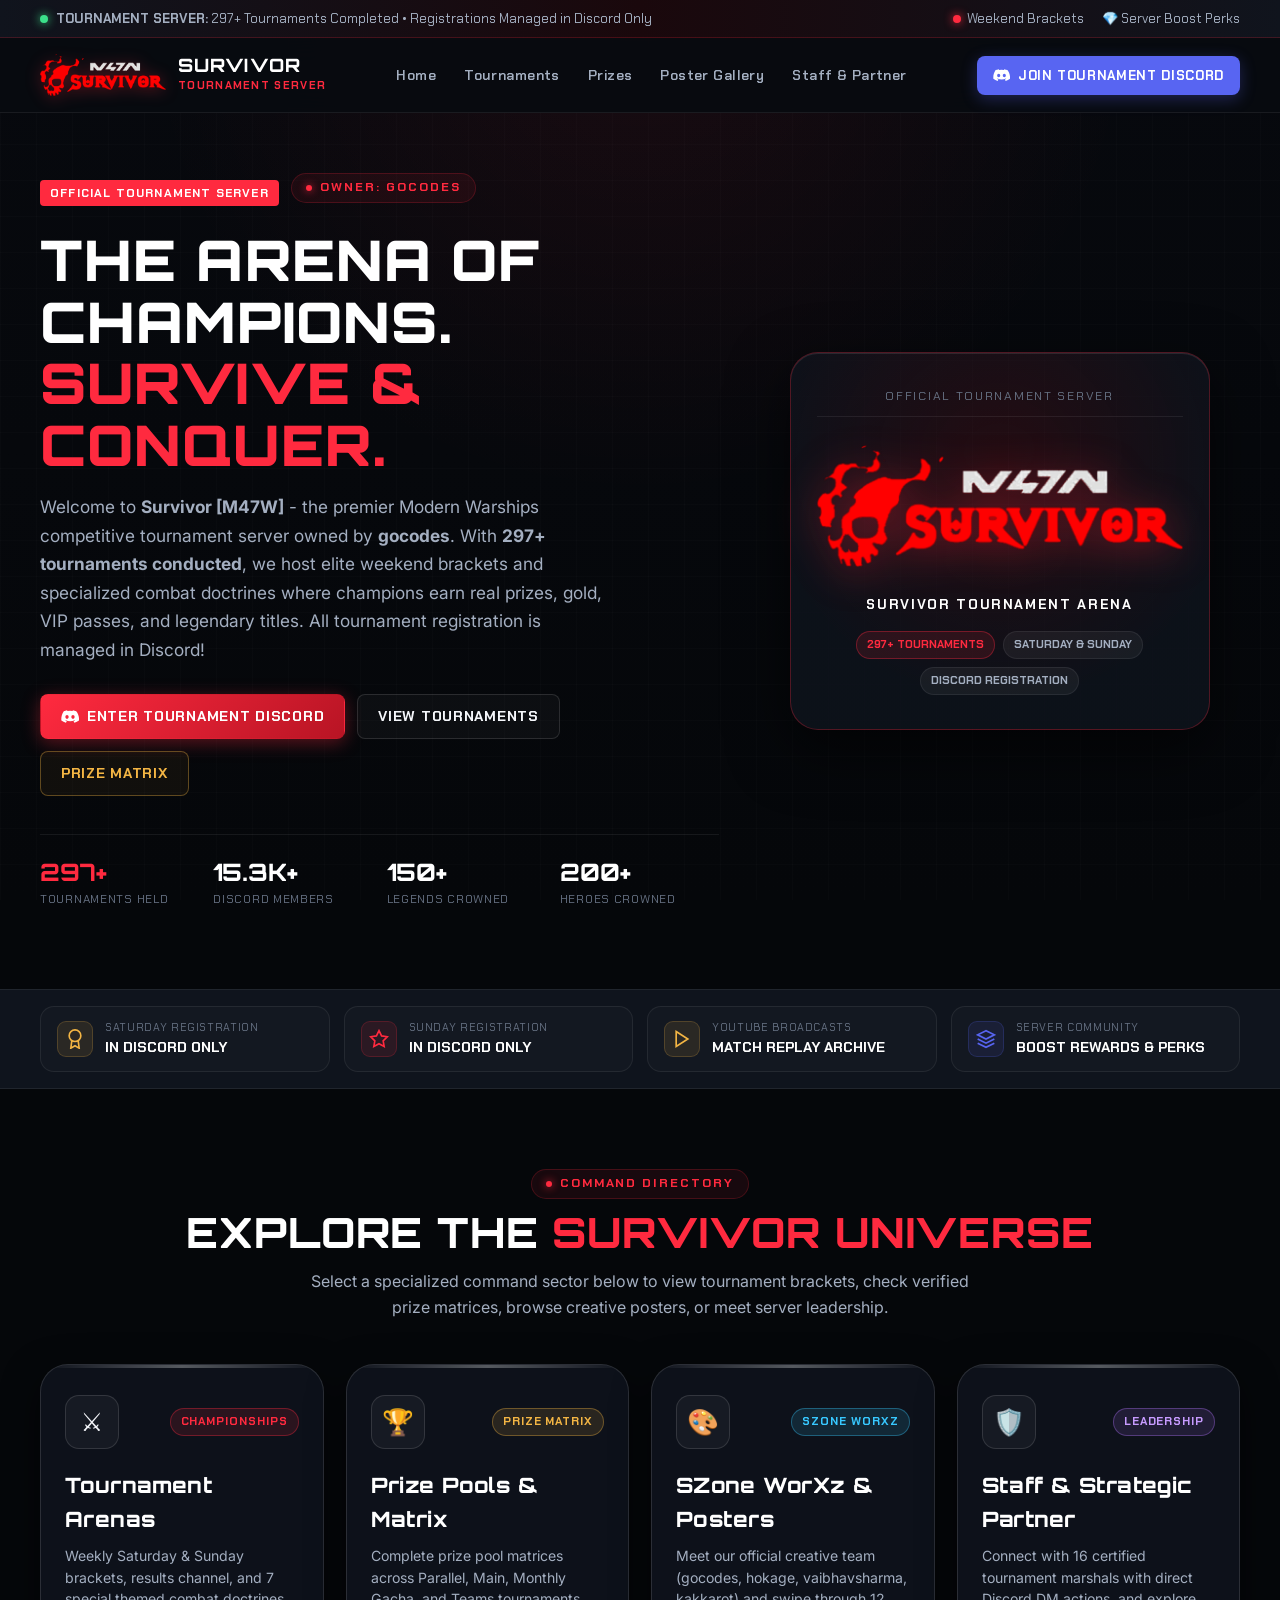
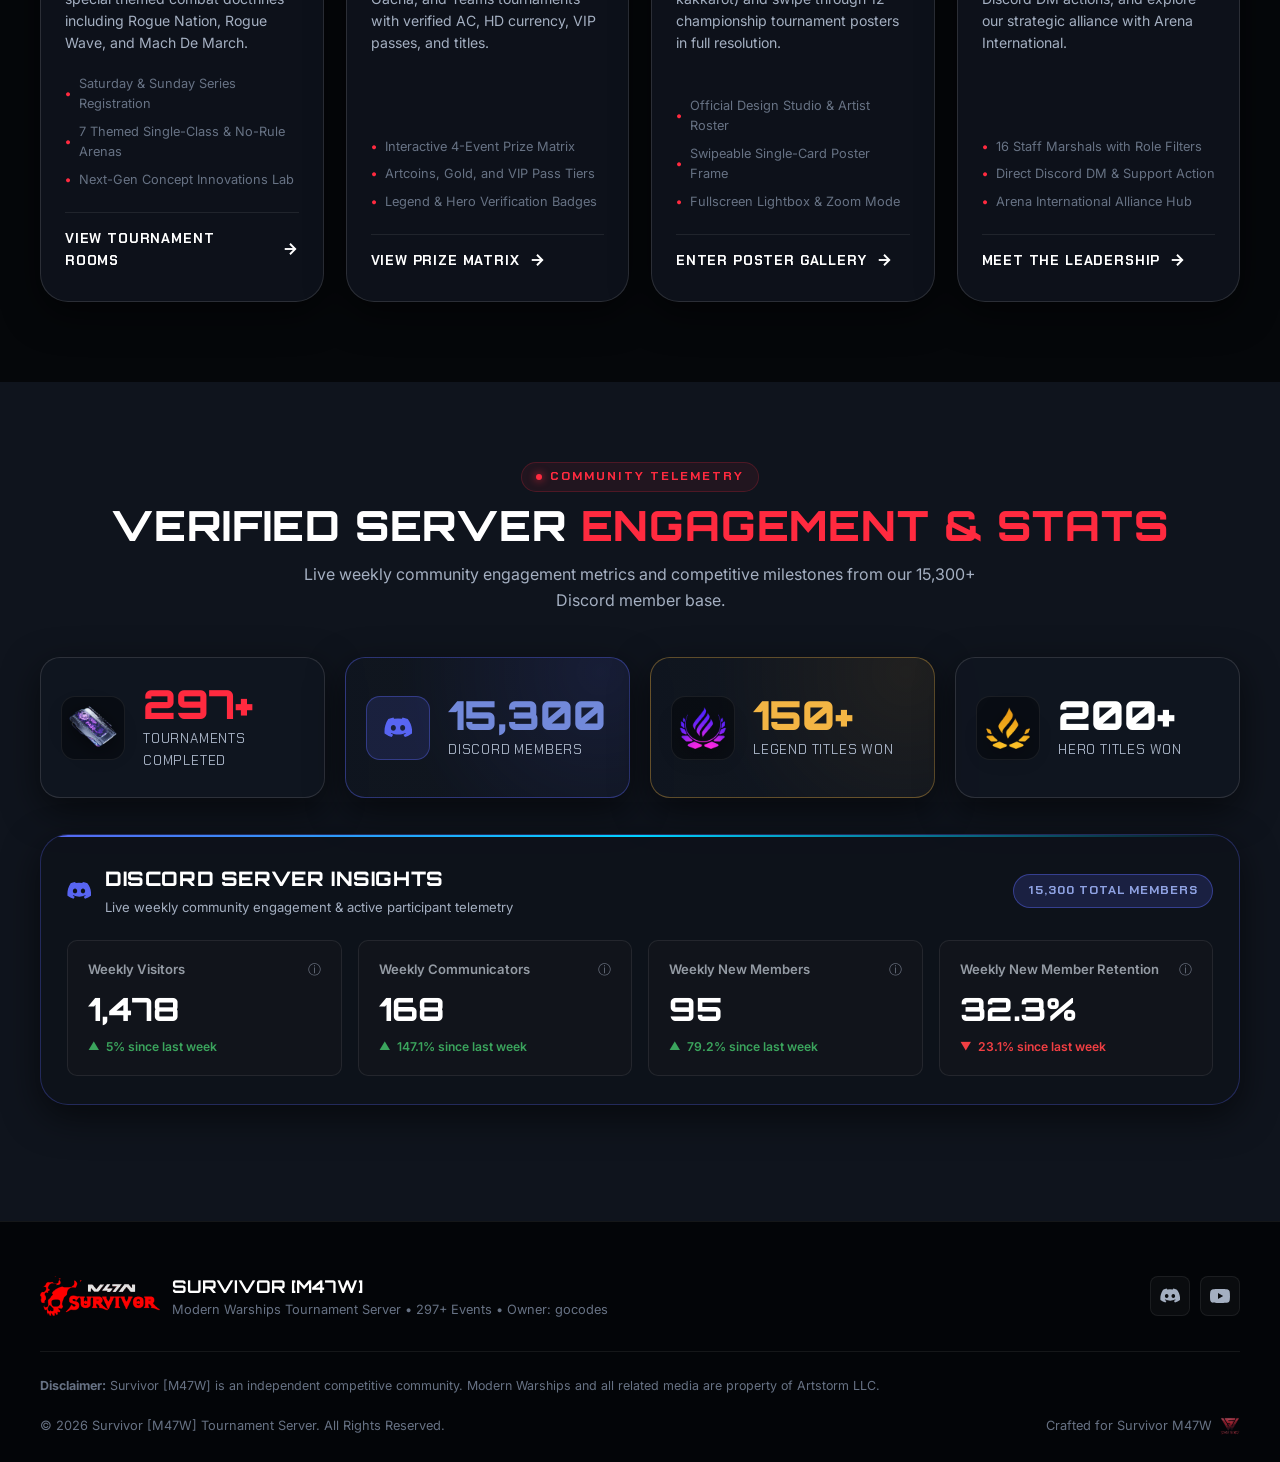
==== commit d57047ad: "fix(assets): match Assets/ casing to fix images on GitHub and Vercel" ====
--- a/index.html
+++ b/index.html
@@ -11,12 +11,12 @@
   <meta property="og:title" content="Survivor [M47W] - Modern Warships Tournament Server">
   <meta property="og:description" content="The Arena of Champions. 297+ Tournaments Conducted • 150+ Legends • 200+ Heroes. Join our Discord to register!">
   <meta property="og:type" content="website">
-  <meta property="og:image" content="assets/images/logo.png">
+  <meta property="og:image" content="Assets/images/logo.png">
 
   <title>SURVIVOR [M47W] - Modern Warships Tournament Server</title>
 
   <!-- Favicon -->
-  <link rel="icon" type="image/png" href="assets/images/logo-icon.png">
+  <link rel="icon" type="image/png" href="Assets/images/logo-icon.png">
 
   <!-- Stylesheets -->
   <link rel="stylesheet" href="css/style.css">
@@ -47,7 +47,7 @@
   <header class="site-header">
     <div class="container nav-container">
       <a href="index.html" class="brand" aria-label="Survivor M47W Home">
-        <img src="assets/images/logo.png" alt="Survivor M47W Logo" class="brand-logo-img">
+        <img src="Assets/images/logo.png" alt="Survivor M47W Logo" class="brand-logo-img">
         <div class="brand-text">
           <span class="brand-title">SURVIVOR</span>
           <span class="brand-tag">TOURNAMENT SERVER</span>
@@ -142,7 +142,7 @@
             <div class="hero-crest-topbar">
               <span>OFFICIAL TOURNAMENT SERVER</span>
             </div>
-            <img src="assets/images/logo.png" alt="Survivor M47W Insignia" class="hero-crest-logo">
+            <img src="Assets/images/logo.png" alt="Survivor M47W Insignia" class="hero-crest-logo">
             <h2 class="hero-crest-caption">SURVIVOR TOURNAMENT ARENA</h2>
             <div class="hero-crest-pills">
               <span class="tactical-pill pill-red">297+ TOURNAMENTS</span>
@@ -338,7 +338,7 @@
         <div class="fame-stats-grid">
           <div class="fame-stat-card">
             <div class="fame-icon-frame">
-              <img src="assets/icons/rewards/BP_vip_hires.png" alt="Tournaments Conducted" loading="lazy">
+              <img src="Assets/icons/rewards/BP_vip_hires.png" alt="Tournaments Conducted" loading="lazy">
             </div>
             <div>
               <div class="fame-stat-num num-red">297+</div>
@@ -360,7 +360,7 @@
 
           <div class="fame-stat-card gold-card">
             <div class="fame-icon-frame">
-              <img src="assets/icons/title/MW_TitleSystem_TitleIconLegend_Hires.png" alt="Legend Title Winners" loading="lazy">
+              <img src="Assets/icons/title/MW_TitleSystem_TitleIconLegend_Hires.png" alt="Legend Title Winners" loading="lazy">
             </div>
             <div>
               <div class="fame-stat-num num-gold">150+</div>
@@ -370,7 +370,7 @@
 
           <div class="fame-stat-card">
             <div class="fame-icon-frame">
-              <img src="assets/icons/title/MW_TitleSystem_TitleIconHero_Hires.png" alt="Hero Title Winners" loading="lazy">
+              <img src="Assets/icons/title/MW_TitleSystem_TitleIconHero_Hires.png" alt="Hero Title Winners" loading="lazy">
             </div>
             <div>
               <div class="fame-stat-num">200+</div>
@@ -455,7 +455,7 @@
     <div class="container">
       <div class="footer-top">
         <div class="footer-brand">
-          <img src="assets/images/logo.png" alt="Survivor M47W Logo">
+          <img src="Assets/images/logo.png" alt="Survivor M47W Logo">
           <div>
             <strong style="font-family: var(--font-display); font-size: 1.1rem; color: #ffffff;">SURVIVOR [M47W]</strong>
             <p style="font-size: 0.8rem; color: var(--text-muted);">Modern Warships Tournament Server • 297+ Events • Owner: gocodes</p>
@@ -486,7 +486,7 @@
         <div>© 2026 Survivor [M47W] Tournament Server. All Rights Reserved.</div>
         <div class="footer-credits">
           <span>Crafted for Survivor M47W</span>
-          <img src="assets/images/szone-worxz.png" alt="SZone WorXz">
+          <img src="Assets/images/szone-worxz.png" alt="SZone WorXz">
         </div>
       </div>
     </div>
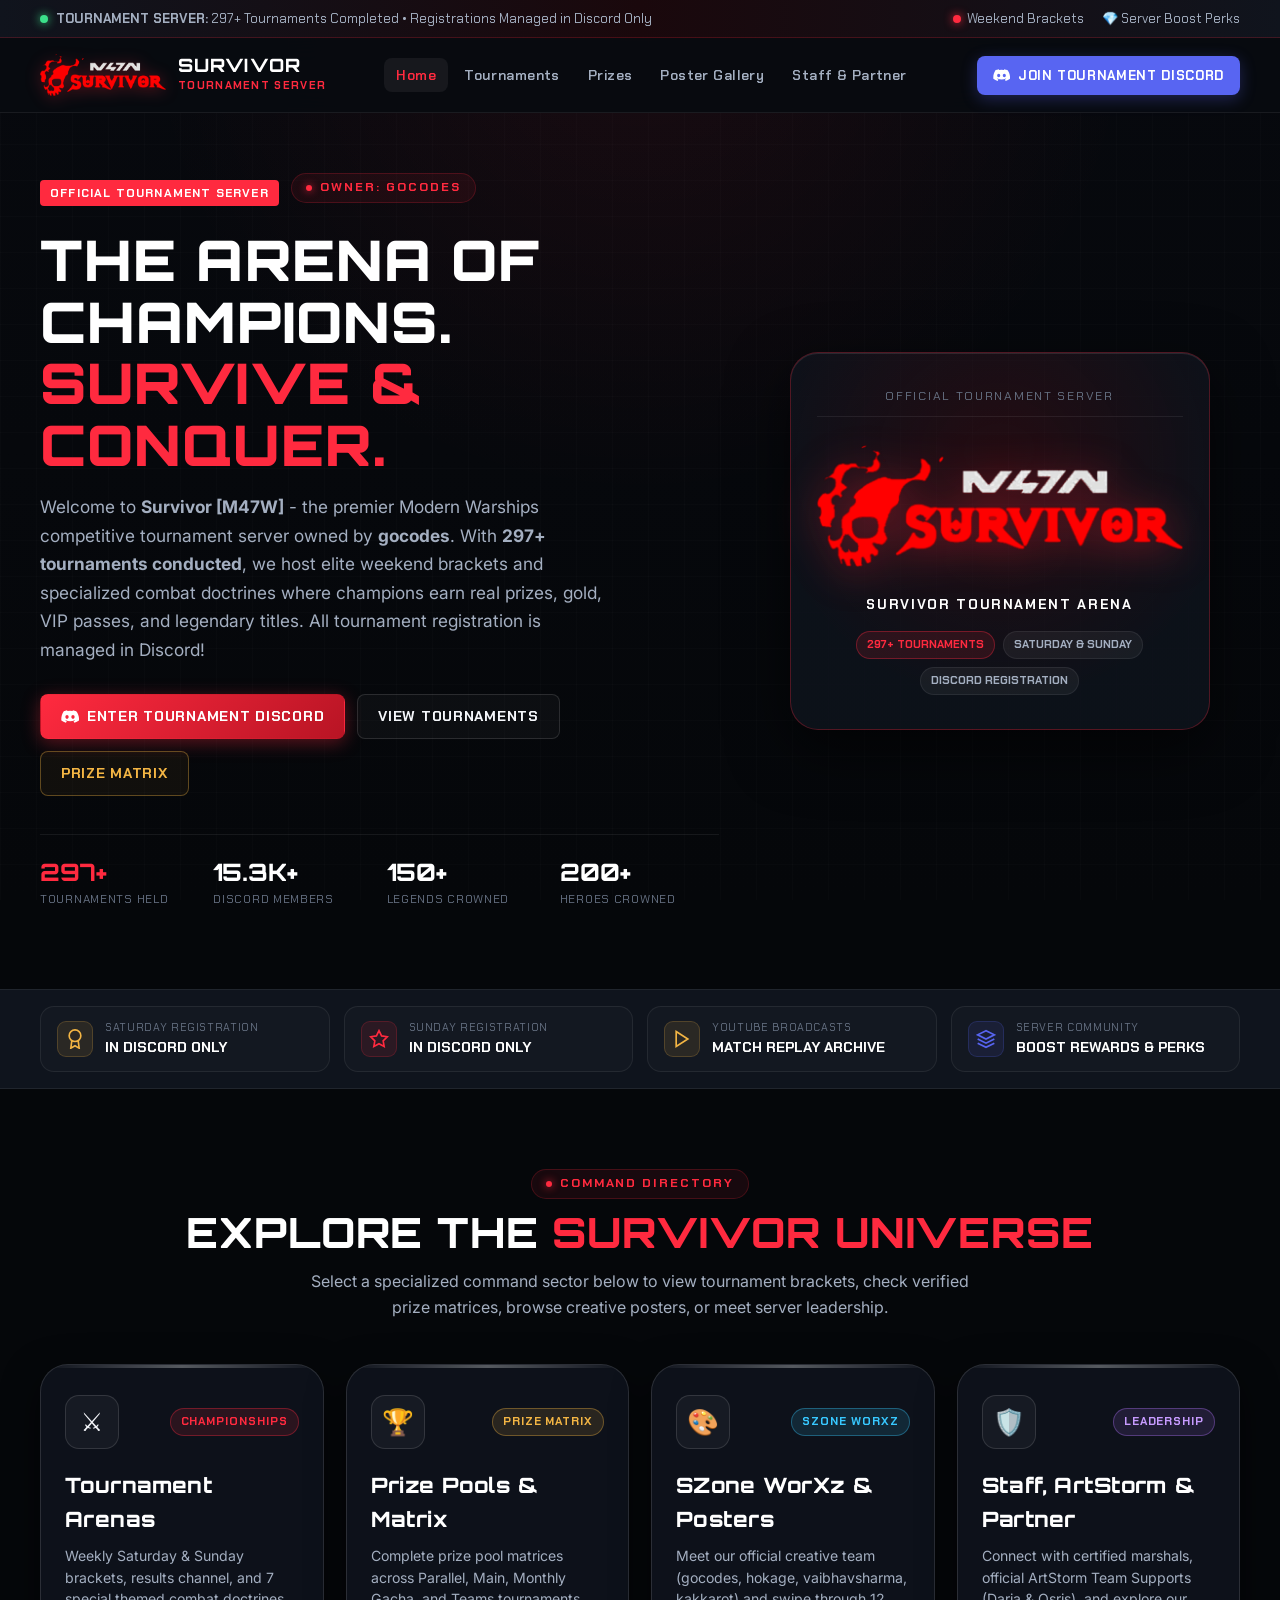
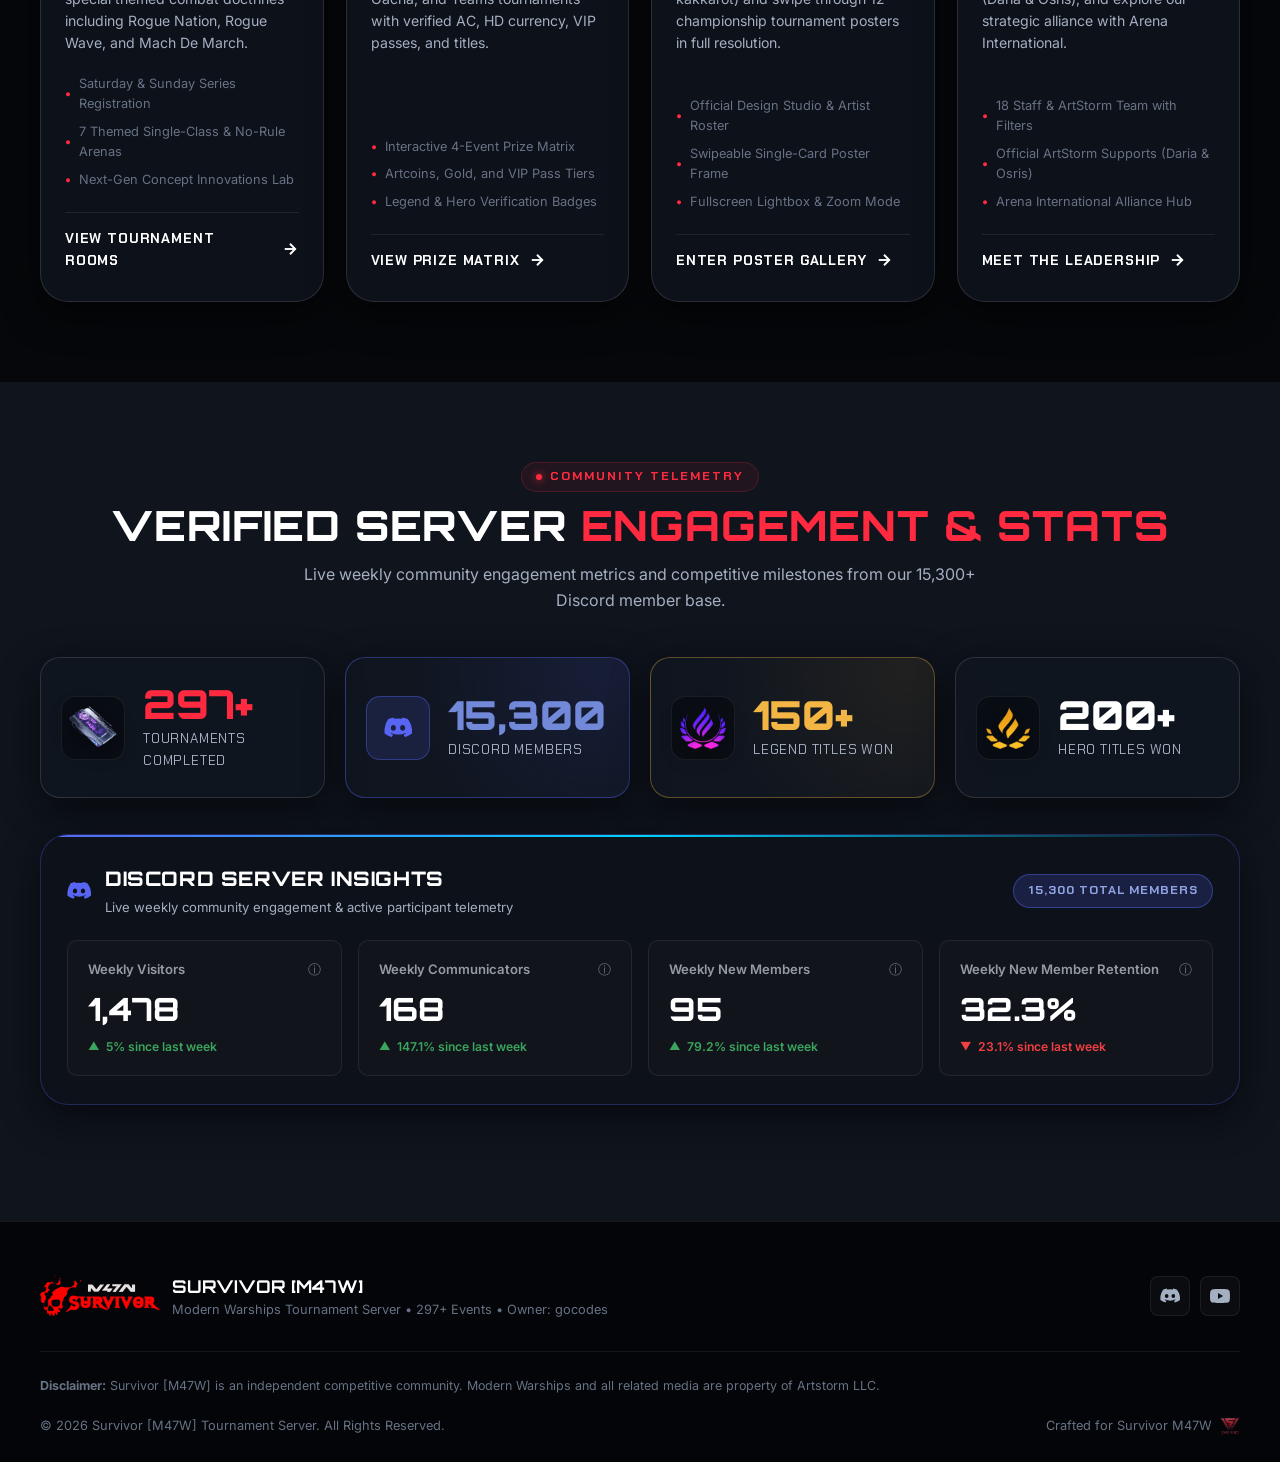
==== commit 4bd029dc: "Updated 13-09-2026" ====
--- a/index.html
+++ b/index.html
@@ -302,13 +302,13 @@
               <div class="portal-icon-frame">🛡️</div>
               <span class="portal-badge badge-purple">LEADERSHIP</span>
             </div>
-            <h3 class="portal-title">Staff & Strategic Partner</h3>
+            <h3 class="portal-title">Staff, ArtStorm & Partner</h3>
             <p class="portal-desc">
-              Connect with 16 certified tournament marshals with direct Discord DM actions, and explore our strategic alliance with Arena International.
+              Connect with certified marshals, official ArtStorm Team Supports (Daria & Osris), and explore our strategic alliance with Arena International.
             </p>
             <ul class="portal-features-list">
-              <li>16 Staff Marshals with Role Filters</li>
-              <li>Direct Discord DM & Support Action</li>
+              <li>18 Staff & ArtStorm Team with Filters</li>
+              <li>Official ArtStorm Supports (Daria & Osris)</li>
               <li>Arena International Alliance Hub</li>
             </ul>
             <div class="portal-cta">
--- a/css/components.css
+++ b/css/components.css
@@ -493,6 +493,161 @@
   color: #ffaa44;
 }
 
+.staff-pill.badge-artstorm {
+  background: linear-gradient(135deg, rgba(255, 42, 63, 0.22), rgba(180, 115, 255, 0.25));
+  border: 1px solid rgba(255, 90, 120, 0.55);
+  color: #ff88a3;
+  box-shadow: 0 0 8px rgba(255, 42, 63, 0.25);
+}
+
+.staff-pill.badge-supervisor {
+  background: linear-gradient(135deg, rgba(243, 181, 68, 0.22), rgba(255, 42, 63, 0.2));
+  border: 1px solid rgba(243, 181, 68, 0.55);
+  color: #ffcf70;
+  box-shadow: 0 0 8px rgba(243, 181, 68, 0.25);
+}
+
+.roster-card.card-artstorm {
+  border-color: rgba(255, 90, 120, 0.45);
+  background: radial-gradient(circle at 85% 0%, rgba(255, 42, 63, 0.14), rgba(180, 115, 255, 0.08), rgba(16, 22, 32, 0.92));
+  box-shadow: 0 4px 20px rgba(255, 42, 63, 0.15);
+}
+
+.roster-card.card-artstorm:hover {
+  border-color: rgba(255, 90, 120, 0.8);
+  box-shadow: 0 6px 28px rgba(255, 42, 63, 0.35);
+}
+
+.roster-card.card-artstorm .roster-player-role {
+  color: #ff859d;
+}
+
+.btn-artstorm-tab {
+  background: linear-gradient(135deg, rgba(255, 42, 63, 0.18), rgba(180, 115, 255, 0.18)) !important;
+  border-color: rgba(255, 90, 120, 0.45) !important;
+  color: #ff99b0 !important;
+}
+
+.btn-artstorm-tab.active,
+.btn-artstorm-tab:hover {
+  background: linear-gradient(135deg, rgba(255, 42, 63, 0.45), rgba(180, 115, 255, 0.45)) !important;
+  border-color: #ff5a78 !important;
+  color: #ffffff !important;
+  box-shadow: 0 0 14px rgba(255, 90, 120, 0.45);
+}
+
+/* ==========================================================================
+   ARTSTORM TEAM SUPPORTS SECTION
+   ========================================================================== */
+.artstorm-section {
+  position: relative;
+  background: radial-gradient(circle at 50% 0%, rgba(255, 42, 63, 0.08), rgba(11, 15, 25, 0.98) 70%);
+  border-top: 1px solid rgba(255, 42, 63, 0.15);
+  border-bottom: 1px solid rgba(255, 42, 63, 0.15);
+}
+
+.artstorm-banner-badge {
+  display: inline-flex;
+  align-items: center;
+  gap: 8px;
+  padding: 6px 14px;
+  background: rgba(255, 42, 63, 0.12);
+  border: 1px solid rgba(255, 42, 63, 0.35);
+  border-radius: 999px;
+  font-family: var(--font-tactical);
+  font-size: 0.76rem;
+  font-weight: 700;
+  color: #ff758c;
+  letter-spacing: 0.08em;
+  text-transform: uppercase;
+  margin-bottom: 12px;
+}
+
+.artstorm-supports-grid {
+  display: grid;
+  grid-template-columns: repeat(auto-fit, minmax(320px, 1fr));
+  gap: 24px;
+  margin-top: 24px;
+}
+
+.artstorm-card {
+  background: linear-gradient(145deg, rgba(22, 28, 42, 0.95) 0%, rgba(30, 16, 26, 0.95) 100%);
+  border: 1px solid rgba(255, 90, 120, 0.35);
+  border-radius: var(--radius-lg);
+  padding: 28px;
+  position: relative;
+  transition: all var(--transition-fast);
+  display: flex;
+  flex-direction: column;
+  box-shadow: 0 8px 32px rgba(0, 0, 0, 0.4);
+  overflow: hidden;
+}
+
+.artstorm-card::before {
+  content: '';
+  position: absolute;
+  top: 0;
+  left: 0;
+  right: 0;
+  height: 3px;
+  background: linear-gradient(90deg, #ff2a3f, #b473ff, #ff2a3f);
+}
+
+.artstorm-card:hover {
+  transform: translateY(-4px);
+  border-color: rgba(255, 90, 120, 0.7);
+  box-shadow: 0 12px 40px rgba(255, 42, 63, 0.28);
+}
+
+.artstorm-card-header {
+  display: flex;
+  justify-content: space-between;
+  align-items: center;
+  margin-bottom: 18px;
+}
+
+.artstorm-company-tag {
+  display: inline-flex;
+  align-items: center;
+  gap: 6px;
+  font-family: var(--font-tactical);
+  font-size: 0.72rem;
+  font-weight: 800;
+  letter-spacing: 0.06em;
+  text-transform: uppercase;
+  color: #ff94ab;
+  background: rgba(255, 42, 63, 0.12);
+  border: 1px solid rgba(255, 42, 63, 0.3);
+  padding: 4px 10px;
+  border-radius: 4px;
+}
+
+.artstorm-member-name {
+  font-family: var(--font-display);
+  font-size: 1.5rem;
+  font-weight: 800;
+  color: #ffffff;
+  letter-spacing: 0.02em;
+  margin-bottom: 4px;
+}
+
+.artstorm-member-role {
+  font-family: var(--font-tactical);
+  font-size: 0.88rem;
+  font-weight: 700;
+  color: #ff758c;
+  text-transform: uppercase;
+  letter-spacing: 0.04em;
+  margin-bottom: 14px;
+}
+
+.artstorm-member-desc {
+  font-size: 0.9rem;
+  color: var(--text-secondary);
+  line-height: 1.6;
+  margin-bottom: 18px;
+}
+
 /* Staff DM Action Button */
 .staff-card-actions {
   margin-top: 14px;
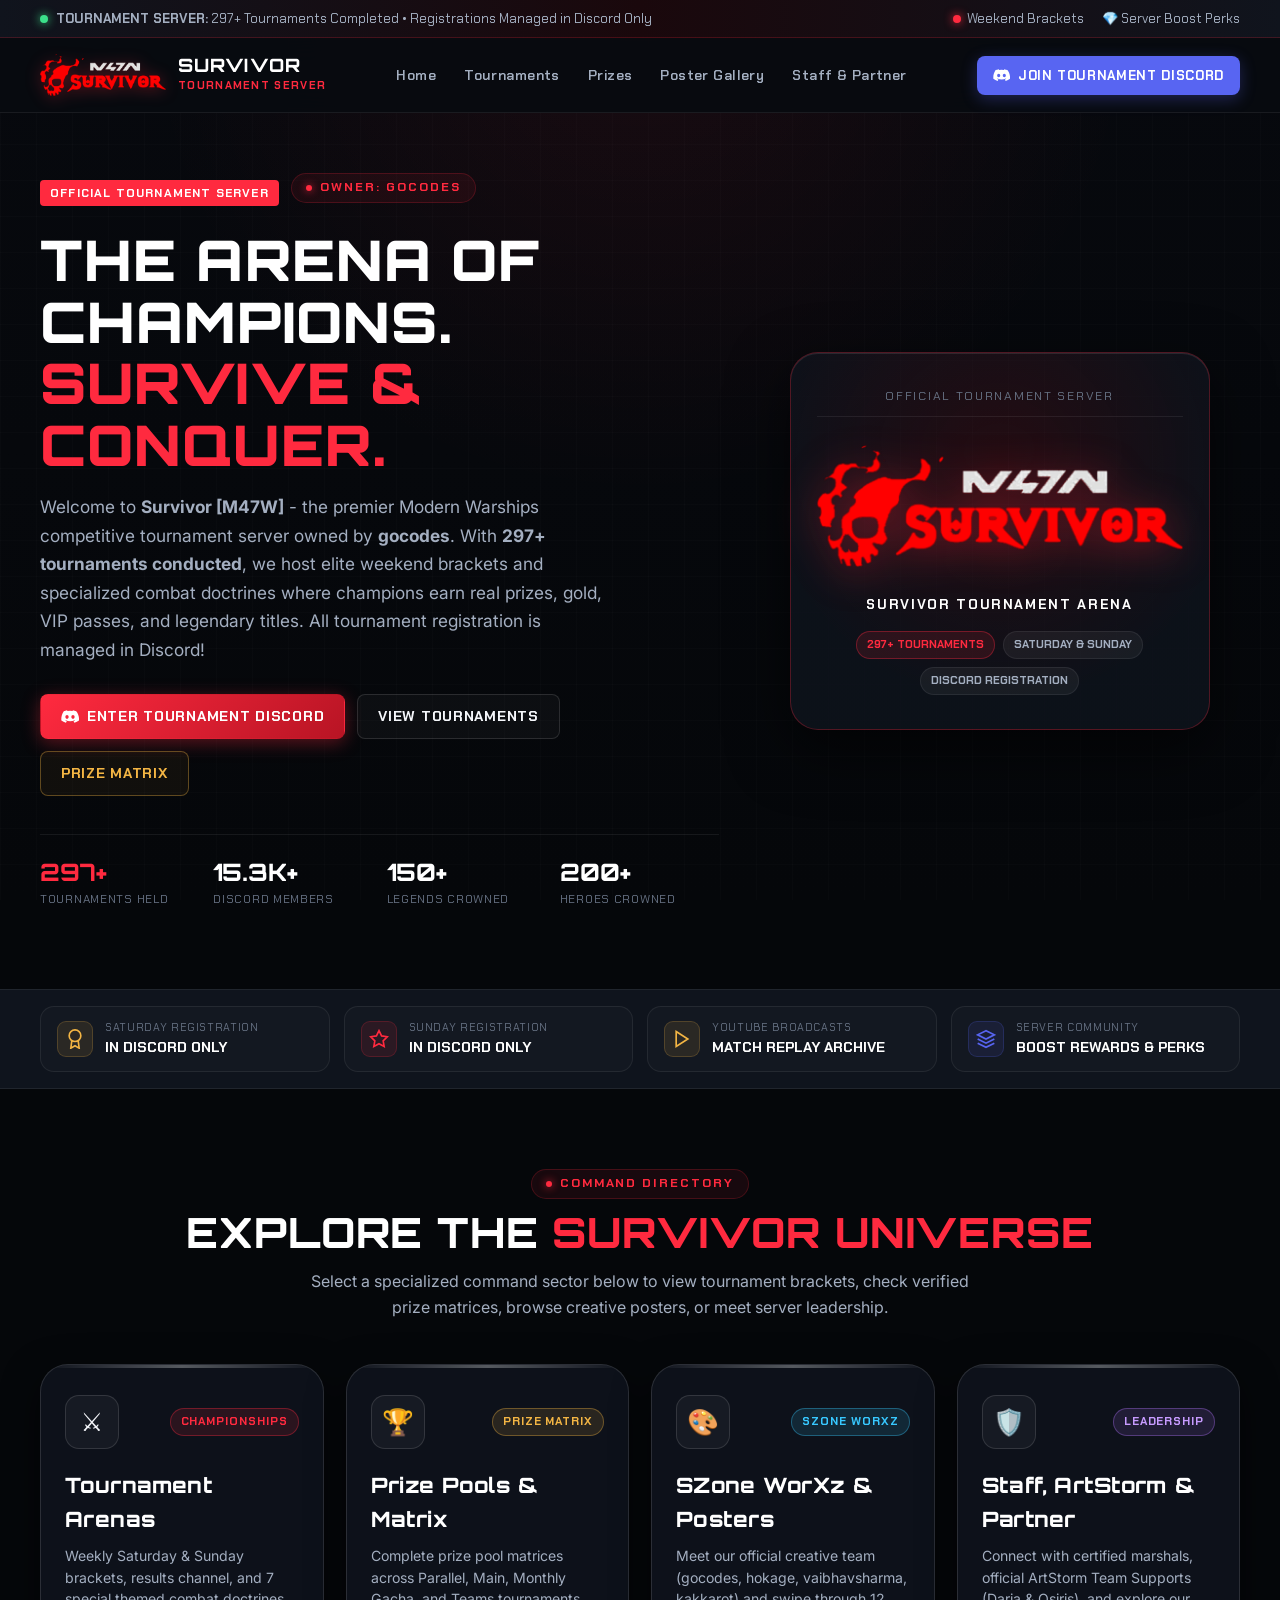
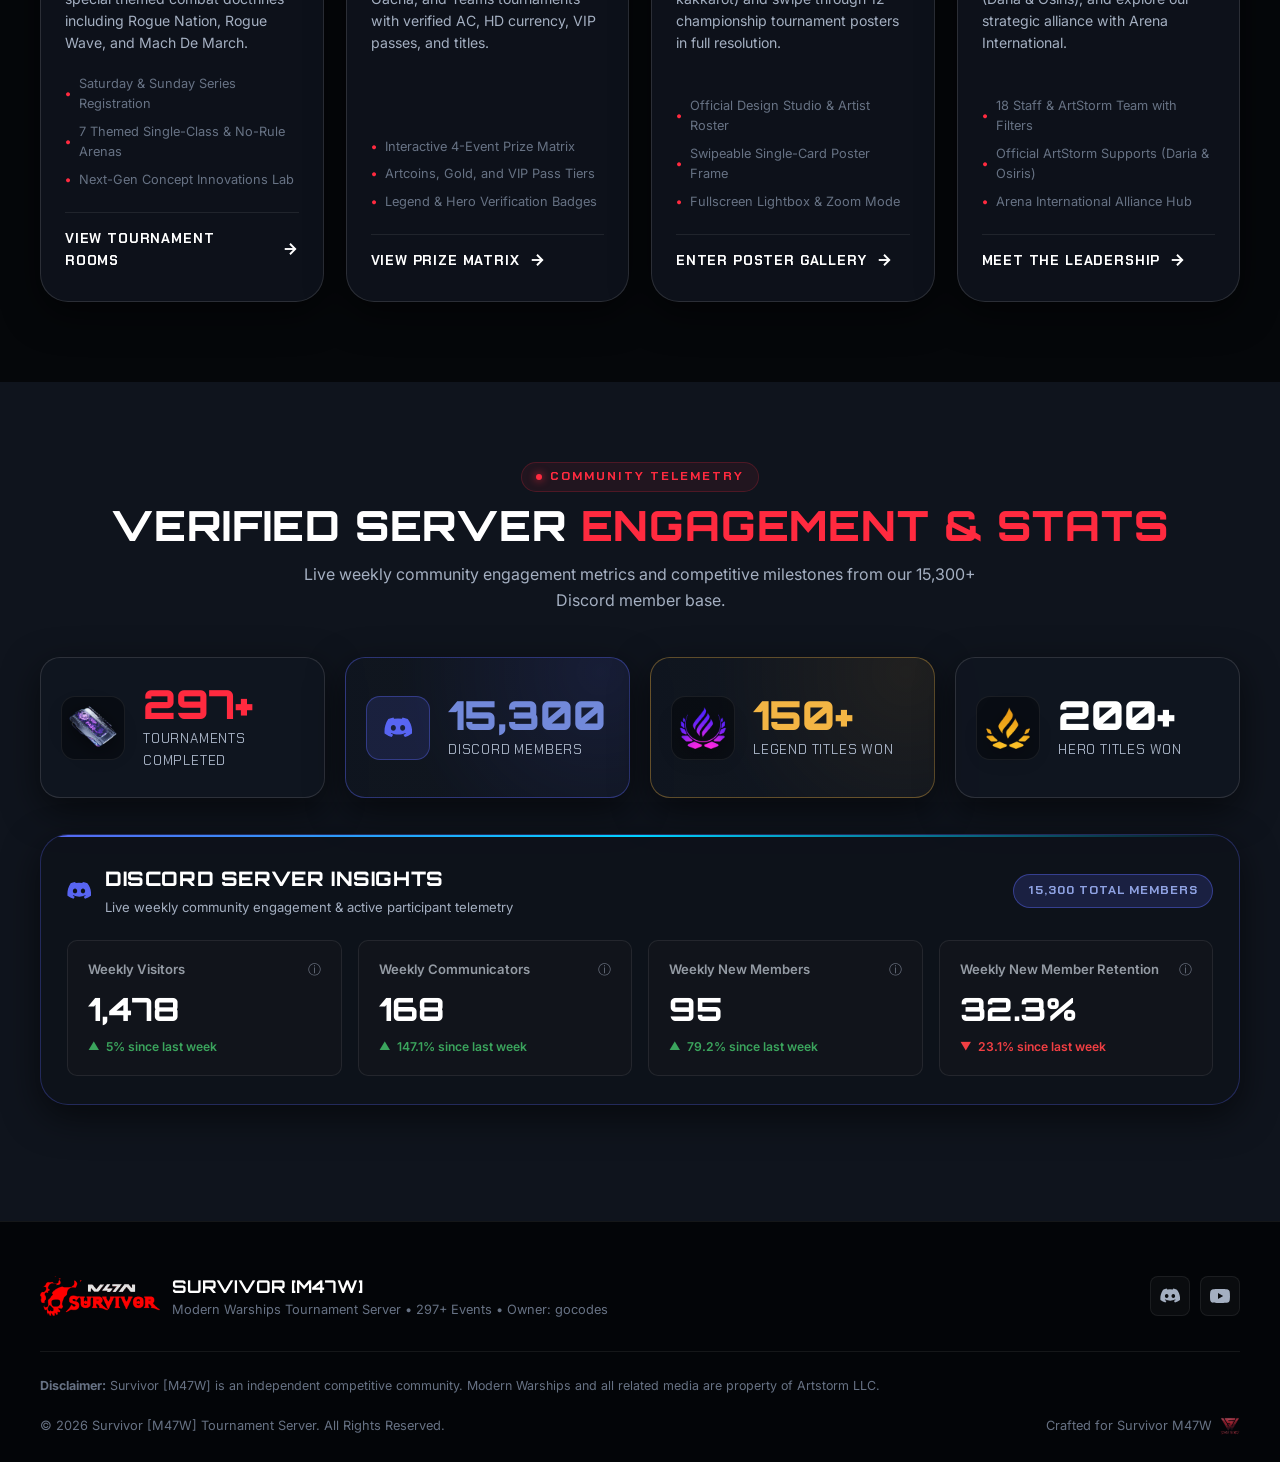
==== commit 81ef40ea: "Updated 13-09-2026" ====
--- a/index.html
+++ b/index.html
@@ -304,11 +304,11 @@
             </div>
             <h3 class="portal-title">Staff, ArtStorm & Partner</h3>
             <p class="portal-desc">
-              Connect with certified marshals, official ArtStorm Team Supports (Daria & Osris), and explore our strategic alliance with Arena International.
+              Connect with certified marshals, official ArtStorm Team Supports (Daria & Osiris), and explore our strategic alliance with Arena International.
             </p>
             <ul class="portal-features-list">
               <li>18 Staff & ArtStorm Team with Filters</li>
-              <li>Official ArtStorm Supports (Daria & Osris)</li>
+              <li>Official ArtStorm Supports (Daria & Osiris)</li>
               <li>Arena International Alliance Hub</li>
             </ul>
             <div class="portal-cta">
--- a/css/components.css
+++ b/css/components.css
@@ -609,7 +609,7 @@
 .artstorm-company-tag {
   display: inline-flex;
   align-items: center;
-  gap: 6px;
+  gap: 8px;
   font-family: var(--font-tactical);
   font-size: 0.72rem;
   font-weight: 800;
@@ -618,8 +618,36 @@
   color: #ff94ab;
   background: rgba(255, 42, 63, 0.12);
   border: 1px solid rgba(255, 42, 63, 0.3);
-  padding: 4px 10px;
-  border-radius: 4px;
+  padding: 5px 12px;
+  border-radius: 6px;
+}
+
+.artstorm-tag-logo {
+  width: 18px;
+  height: 18px;
+  object-fit: contain;
+  filter: drop-shadow(0 0 4px rgba(56, 200, 255, 0.7));
+}
+
+.artstorm-pill-logo {
+  width: 16px;
+  height: 16px;
+  object-fit: contain;
+  filter: drop-shadow(0 0 4px rgba(56, 200, 255, 0.7));
+}
+
+.roster-rank-badge .artstorm-logo-badge,
+.card-artstorm .roster-rank-img {
+  width: 36px;
+  height: 36px;
+  object-fit: contain;
+  filter: drop-shadow(0 0 8px rgba(56, 200, 255, 0.65));
+  transition: transform 0.3s ease, filter 0.3s ease;
+}
+
+.card-artstorm:hover .roster-rank-img {
+  transform: scale(1.1);
+  filter: drop-shadow(0 0 14px rgba(56, 200, 255, 0.95));
 }
 
 .artstorm-member-name {
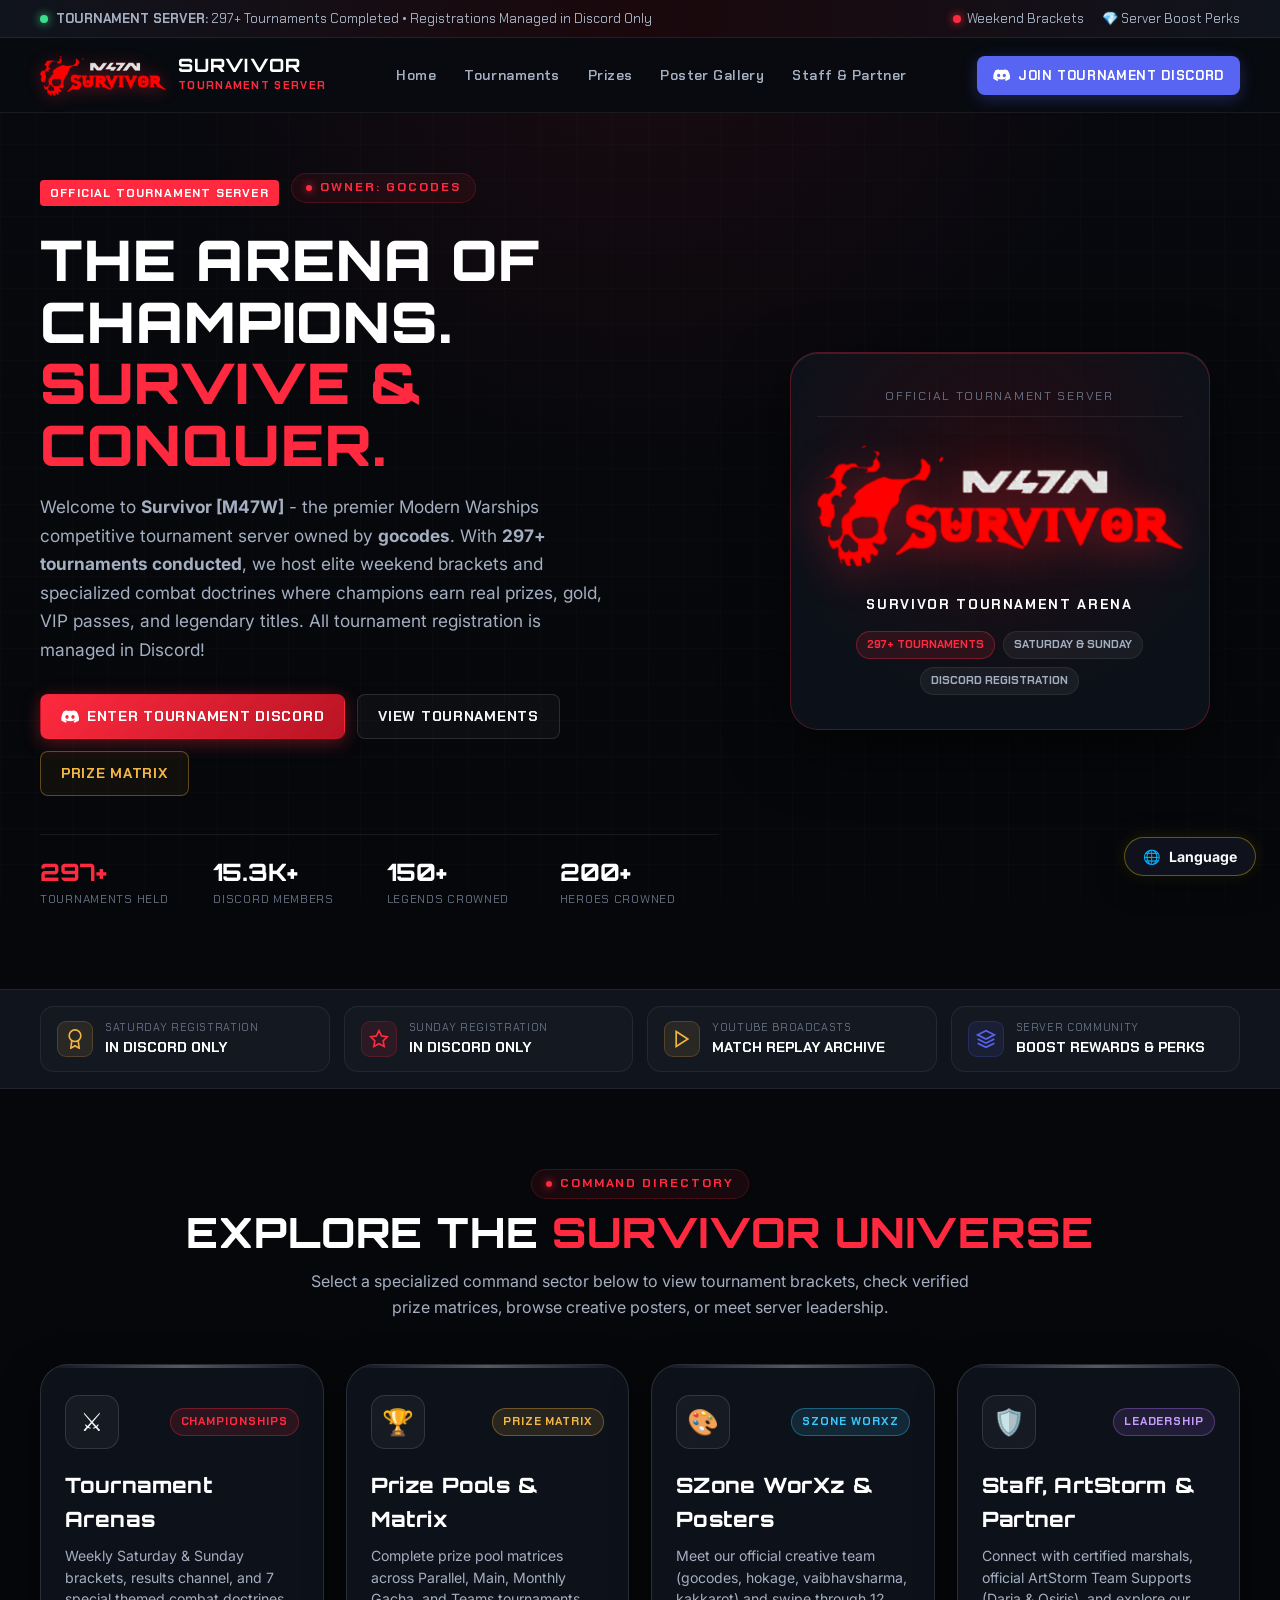
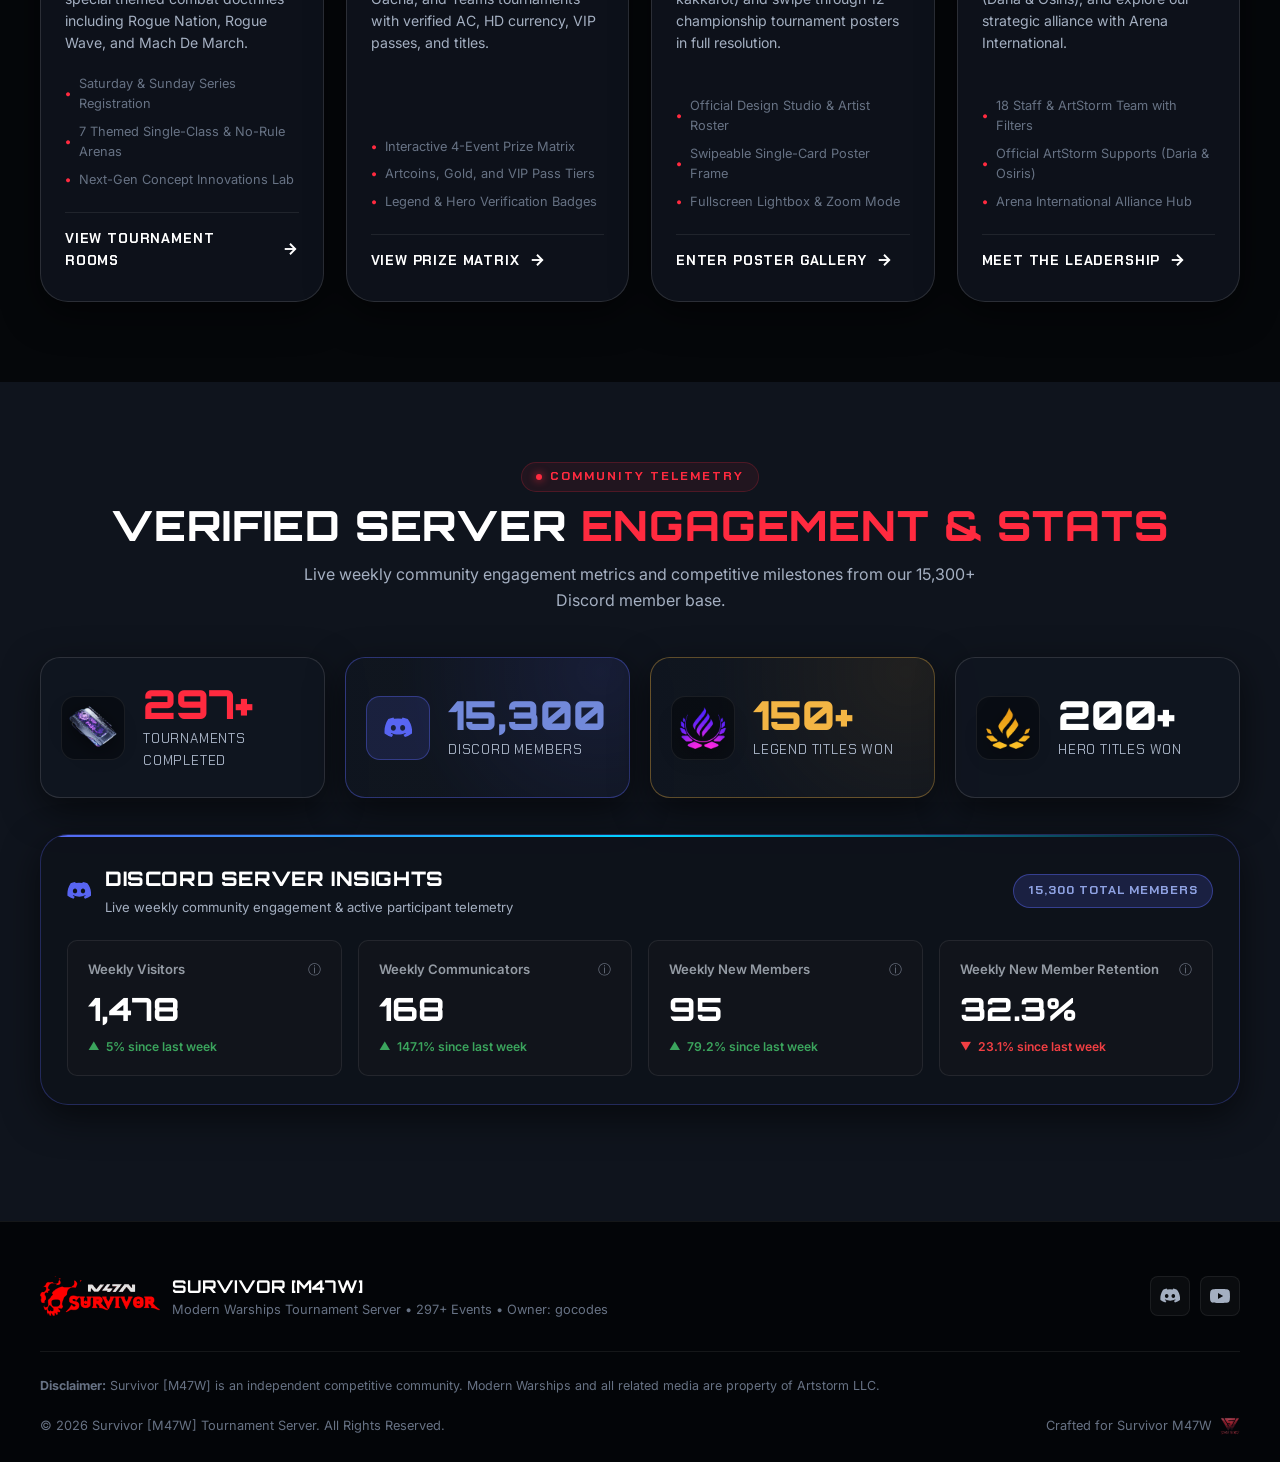
==== commit 83a673c2: "Updated 14-09-2026" ====
--- a/index.html
+++ b/index.html
@@ -495,5 +495,6 @@
   <!-- Scripts -->
   <script src="js/config.js"></script>
   <script src="js/app.js"></script>
+  <script src="js/lang.js" defer></script>
 </body>
 </html>
--- a/css/components.css
+++ b/css/components.css
@@ -2688,3 +2688,477 @@
   color: #ffffff;
 }
 
+/* ==========================================================================
+   TOURNAMENT WINNERS SCORECARD & PODIUM GRID
+   ========================================================================== */
+.winners-filter-bar {
+  display: flex;
+  gap: 10px;
+  justify-content: center;
+  flex-wrap: wrap;
+  margin-top: 24px;
+}
+
+.btn-winner-filter {
+  background: var(--bg-card);
+  border: 1px solid var(--border-color);
+  color: var(--text-secondary);
+  font-family: var(--font-display);
+  font-size: 0.85rem;
+  font-weight: 700;
+  letter-spacing: 0.05em;
+  padding: 10px 18px;
+  border-radius: var(--radius-sm);
+  cursor: pointer;
+  transition: all var(--transition-fast);
+}
+
+.btn-winner-filter:hover {
+  border-color: rgba(255, 255, 255, 0.3);
+  color: #ffffff;
+  background: rgba(255, 255, 255, 0.04);
+}
+
+.btn-winner-filter.active {
+  background: var(--accent-red);
+  border-color: var(--accent-red);
+  color: #ffffff;
+  box-shadow: 0 0 16px rgba(255, 42, 63, 0.4);
+}
+
+.winners-scorecard-grid {
+  display: grid;
+  grid-template-columns: repeat(auto-fill, minmax(320px, 1fr));
+  gap: 22px;
+  margin-top: 32px;
+}
+
+.winner-card {
+  background: var(--bg-card);
+  border: 1px solid var(--border-color);
+  border-radius: var(--radius-md);
+  padding: 22px;
+  display: flex;
+  flex-direction: column;
+  gap: 16px;
+  position: relative;
+  overflow: hidden;
+  transition: transform var(--transition-fast), border-color var(--transition-fast), box-shadow var(--transition-fast);
+  backdrop-filter: blur(12px);
+}
+
+.winner-card:hover {
+  transform: translateY(-4px);
+}
+
+.winner-card.rank-1 {
+  border-color: rgba(243, 181, 68, 0.4);
+  box-shadow: 0 4px 24px rgba(243, 181, 68, 0.08);
+}
+.winner-card.rank-1:hover {
+  border-color: rgba(243, 181, 68, 0.7);
+  box-shadow: 0 8px 32px rgba(243, 181, 68, 0.2);
+}
+
+.winner-card.rank-2 {
+  border-color: rgba(180, 200, 220, 0.35);
+  box-shadow: 0 4px 20px rgba(180, 200, 220, 0.06);
+}
+.winner-card.rank-2:hover {
+  border-color: rgba(180, 200, 220, 0.65);
+  box-shadow: 0 8px 28px rgba(180, 200, 220, 0.15);
+}
+
+.winner-card.rank-3 {
+  border-color: rgba(205, 127, 50, 0.35);
+  box-shadow: 0 4px 20px rgba(205, 127, 50, 0.06);
+}
+.winner-card.rank-3:hover {
+  border-color: rgba(205, 127, 50, 0.65);
+  box-shadow: 0 8px 28px rgba(205, 127, 50, 0.15);
+}
+
+/* Tournament Name Banner Header */
+.winner-card-header {
+  display: flex;
+  justify-content: space-between;
+  align-items: center;
+  flex-wrap: wrap;
+  gap: 8px;
+  padding-bottom: 12px;
+  border-bottom: 1px solid rgba(255, 255, 255, 0.06);
+}
+
+.winner-tour-badge {
+  display: inline-flex;
+  align-items: center;
+  gap: 6px;
+  font-family: var(--font-display);
+  font-size: 0.75rem;
+  font-weight: 800;
+  letter-spacing: 0.08em;
+  text-transform: uppercase;
+  padding: 4px 10px;
+  border-radius: var(--radius-pill);
+}
+
+.winner-tour-badge.tour-saturday {
+  background: rgba(243, 181, 68, 0.12);
+  border: 1px solid rgba(243, 181, 68, 0.35);
+  color: var(--accent-gold);
+}
+
+.winner-tour-badge.tour-sunday {
+  background: rgba(255, 42, 63, 0.12);
+  border: 1px solid rgba(255, 42, 63, 0.35);
+  color: var(--accent-red);
+}
+
+.winner-tour-badge.tour-monthly {
+  background: rgba(56, 200, 255, 0.12);
+  border: 1px solid rgba(56, 200, 255, 0.35);
+  color: var(--accent-cyan);
+}
+
+.winner-rank-badge {
+  font-family: var(--font-display);
+  font-size: 0.75rem;
+  font-weight: 900;
+  padding: 3px 8px;
+  border-radius: var(--radius-xs);
+  letter-spacing: 0.06em;
+  text-transform: uppercase;
+}
+
+.winner-rank-badge.badge-gold {
+  background: rgba(243, 181, 68, 0.2);
+  color: #ffcf70;
+  border: 1px solid rgba(243, 181, 68, 0.5);
+}
+
+.winner-rank-badge.badge-silver {
+  background: rgba(200, 220, 240, 0.15);
+  color: #e0ecf8;
+  border: 1px solid rgba(200, 220, 240, 0.4);
+}
+
+.winner-rank-badge.badge-bronze {
+  background: rgba(205, 127, 50, 0.2);
+  color: #e5a663;
+  border: 1px solid rgba(205, 127, 50, 0.4);
+}
+
+/* Player Info */
+.winner-player-info {
+  display: flex;
+  flex-direction: column;
+  gap: 4px;
+}
+
+.winner-player-handle {
+  font-family: var(--font-display);
+  font-size: 1.15rem;
+  font-weight: 800;
+  color: #ffffff;
+  letter-spacing: 0.02em;
+  word-break: break-word;
+}
+
+.winner-date-edition {
+  font-size: 0.78rem;
+  color: var(--text-muted);
+}
+
+/* UID Tactical Box */
+.winner-uid-box {
+  background: rgba(0, 0, 0, 0.45);
+  border: 1px solid rgba(255, 255, 255, 0.1);
+  border-radius: var(--radius-xs);
+  padding: 10px 12px;
+  display: flex;
+  align-items: center;
+  justify-content: space-between;
+  gap: 8px;
+}
+
+.winner-uid-label {
+  font-size: 0.7rem;
+  font-weight: 700;
+  color: var(--text-muted);
+  text-transform: uppercase;
+  letter-spacing: 0.08em;
+}
+
+.winner-uid-code {
+  font-family: 'SFMono-Regular', Consolas, 'Liberation Mono', Menlo, monospace;
+  font-size: 0.9rem;
+  font-weight: 700;
+  color: var(--accent-cyan);
+  letter-spacing: 0.08em;
+}
+
+.btn-copy-uid {
+  background: rgba(255, 255, 255, 0.08);
+  border: 1px solid rgba(255, 255, 255, 0.15);
+  color: var(--text-secondary);
+  padding: 4px 8px;
+  border-radius: var(--radius-xs);
+  cursor: pointer;
+  display: inline-flex;
+  align-items: center;
+  gap: 4px;
+  font-size: 0.72rem;
+  font-weight: 600;
+  transition: all var(--transition-fast);
+}
+
+.btn-copy-uid:hover {
+  background: var(--accent-cyan);
+  color: #000000;
+  border-color: var(--accent-cyan);
+}
+
+/* Title & Reward Tags */
+.winner-rewards-box {
+  display: flex;
+  flex-direction: column;
+  gap: 8px;
+  background: rgba(255, 255, 255, 0.02);
+  border: 1px solid rgba(255, 255, 255, 0.04);
+  padding: 10px 12px;
+  border-radius: var(--radius-xs);
+}
+
+.winner-title-tag {
+  display: inline-flex;
+  align-items: center;
+  gap: 4px;
+  font-family: var(--font-display);
+  font-size: 0.78rem;
+  font-weight: 800;
+  color: #ffcf70;
+  letter-spacing: 0.06em;
+}
+
+.winner-prizes-chips {
+  display: flex;
+  flex-wrap: wrap;
+  gap: 6px;
+}
+
+.winner-prize-chip {
+  background: rgba(255, 255, 255, 0.06);
+  border: 1px solid rgba(255, 255, 255, 0.1);
+  color: var(--text-secondary);
+  font-size: 0.75rem;
+  font-weight: 700;
+  padding: 3px 8px;
+  border-radius: var(--radius-pill);
+}
+
+/* ==========================================================================
+   Dynamic Tournament Cards & Status Badges
+   ========================================================================== */
+.tour-status-badge {
+  display: inline-flex;
+  align-items: center;
+  gap: 4px;
+  font-size: 0.72rem;
+  font-weight: 800;
+  padding: 2px 9px;
+  border-radius: var(--radius-pill);
+  letter-spacing: 0.05em;
+  text-transform: uppercase;
+}
+
+.tour-status-badge.open {
+  background: rgba(34, 197, 94, 0.15);
+  border: 1px solid rgba(34, 197, 94, 0.38);
+  color: #4ade80;
+  box-shadow: 0 0 10px rgba(34, 197, 94, 0.2);
+}
+
+.tour-status-badge.closed {
+  background: rgba(239, 68, 68, 0.15);
+  border: 1px solid rgba(239, 68, 68, 0.38);
+  color: #f87171;
+}
+
+.tournament-card-banner {
+  width: 100%;
+  height: 120px;
+  object-fit: cover;
+  border-radius: 10px;
+  margin-bottom: 14px;
+  border: 1px solid rgba(255, 255, 255, 0.08);
+}
+
+/* Winner Card Tournament Specific Name Subtitle */
+.winner-specific-tournament {
+  display: inline-flex;
+  align-items: center;
+  gap: 5px;
+  font-size: 0.82rem;
+  color: var(--accent-gold);
+  font-weight: 700;
+  margin-top: 3px;
+  letter-spacing: 0.02em;
+}
+
+/* ==========================================================================
+   Multi-Language Switcher Widget (lang.js)
+   ========================================================================== */
+#langWidget {
+  position: fixed;
+  bottom: 24px;
+  right: 24px;
+  z-index: 99999;
+}
+
+.lang-float-btn {
+  display: flex;
+  align-items: center;
+  gap: 8px;
+  background: rgba(16, 20, 31, 0.94);
+  backdrop-filter: blur(16px);
+  -webkit-backdrop-filter: blur(16px);
+  border: 1px solid rgba(255, 215, 0, 0.35);
+  color: #f8fafc;
+  padding: 10px 18px;
+  border-radius: 50px;
+  font-family: inherit;
+  font-size: 0.88rem;
+  font-weight: 700;
+  box-shadow: 0 8px 30px rgba(0, 0, 0, 0.45), 0 0 16px rgba(255, 215, 0, 0.12);
+  cursor: pointer;
+  transition: all 0.25s cubic-bezier(0.16, 1, 0.3, 1);
+  user-select: none;
+}
+
+.lang-float-btn:hover {
+  transform: translateY(-2px);
+  border-color: rgba(255, 215, 0, 0.65);
+  box-shadow: 0 12px 35px rgba(0, 0, 0, 0.6), 0 0 24px rgba(255, 215, 0, 0.28);
+}
+
+.lang-panel {
+  position: absolute;
+  bottom: 58px;
+  right: 0;
+  width: 300px;
+  max-height: 420px;
+  overflow-y: auto;
+  background: rgba(13, 16, 26, 0.98);
+  backdrop-filter: blur(20px);
+  -webkit-backdrop-filter: blur(20px);
+  border: 1px solid rgba(255, 255, 255, 0.12);
+  border-radius: 16px;
+  box-shadow: 0 16px 45px rgba(0, 0, 0, 0.7), 0 0 30px rgba(220, 38, 38, 0.12);
+  padding: 14px;
+  opacity: 0;
+  transform: translateY(12px) scale(0.96);
+  pointer-events: none;
+  transition: all 0.25s cubic-bezier(0.16, 1, 0.3, 1);
+}
+
+.lang-panel.open {
+  opacity: 1;
+  transform: translateY(0) scale(1);
+  pointer-events: auto;
+}
+
+.lang-panel-header {
+  display: flex;
+  justify-content: space-between;
+  align-items: center;
+  padding-bottom: 10px;
+  margin-bottom: 8px;
+  border-bottom: 1px solid rgba(255, 255, 255, 0.08);
+  font-size: 0.82rem;
+  font-weight: 800;
+  color: var(--accent-gold);
+  letter-spacing: 0.05em;
+  text-transform: uppercase;
+}
+
+.lang-panel-close {
+  background: none;
+  border: none;
+  color: var(--text-muted);
+  font-size: 1rem;
+  cursor: pointer;
+  padding: 2px 6px;
+  border-radius: 6px;
+  transition: all 0.15s;
+}
+
+.lang-panel-close:hover {
+  color: #fff;
+  background: rgba(255, 255, 255, 0.1);
+}
+
+.lang-opts-grid {
+  display: flex;
+  flex-direction: column;
+  gap: 3px;
+}
+
+.lang-opt {
+  display: flex;
+  align-items: center;
+  gap: 10px;
+  width: 100%;
+  padding: 8px 12px;
+  background: transparent;
+  border: 1px solid transparent;
+  border-radius: 8px;
+  color: var(--text-secondary);
+  font-size: 0.84rem;
+  font-weight: 600;
+  text-align: left;
+  cursor: pointer;
+  transition: all 0.15s ease;
+  font-family: inherit;
+}
+
+.lang-opt:hover {
+  background: rgba(255, 255, 255, 0.06);
+  border-color: rgba(255, 255, 255, 0.1);
+  color: #fff;
+}
+
+.lang-opt.active {
+  background: rgba(255, 215, 0, 0.12);
+  border-color: rgba(255, 215, 0, 0.35);
+  color: var(--accent-gold);
+  font-weight: 700;
+}
+
+.lang-opt .flag {
+  font-size: 1.15rem;
+  line-height: 1;
+}
+
+/* Hide default Google Translate Top Banner and iframes */
+.goog-te-banner-frame,
+iframe[name="goog-te-banner-frame"],
+.skiptranslate:not(#langWidget) {
+  display: none !important;
+}
+
+body {
+  top: 0px !important;
+}
+
+.goog-tooltip,
+.goog-tooltip:hover {
+  display: none !important;
+}
+
+.goog-text-highlight {
+  background-color: transparent !important;
+  box-shadow: none !important;
+}
+
+
+
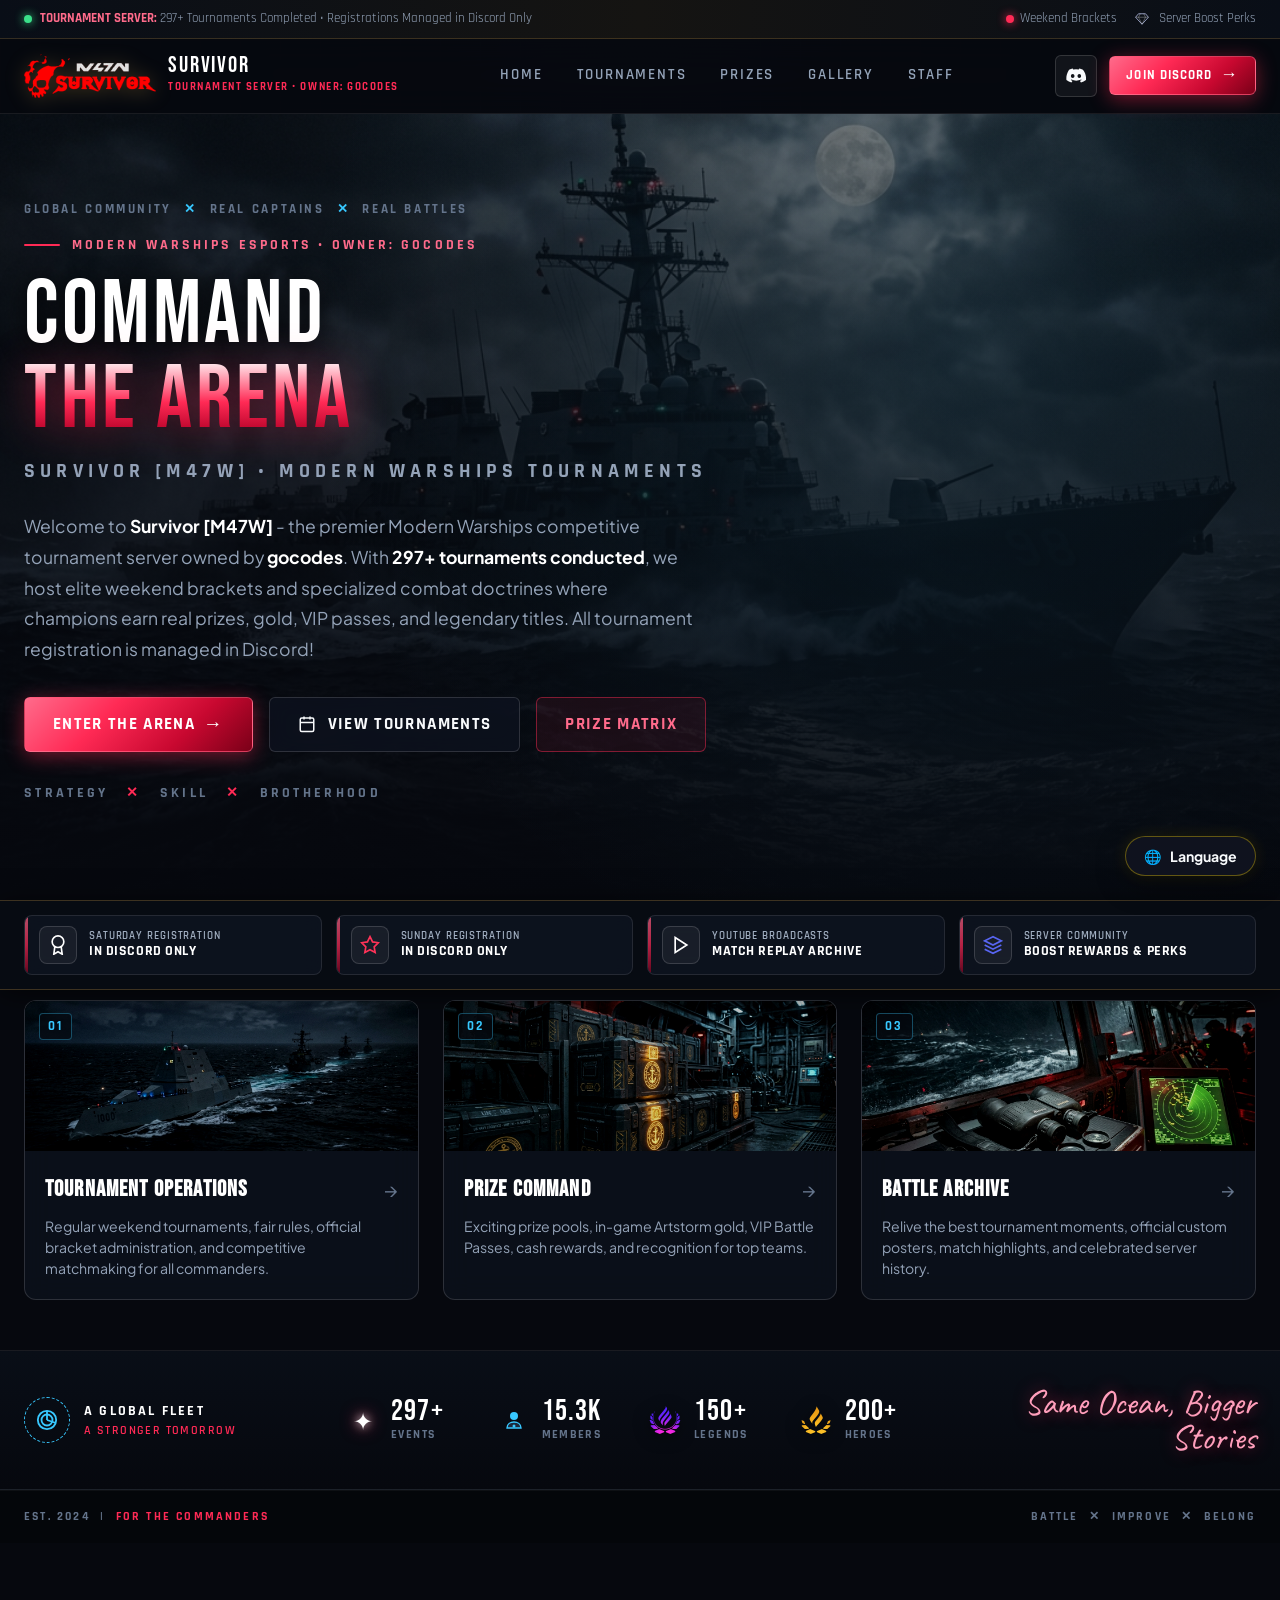
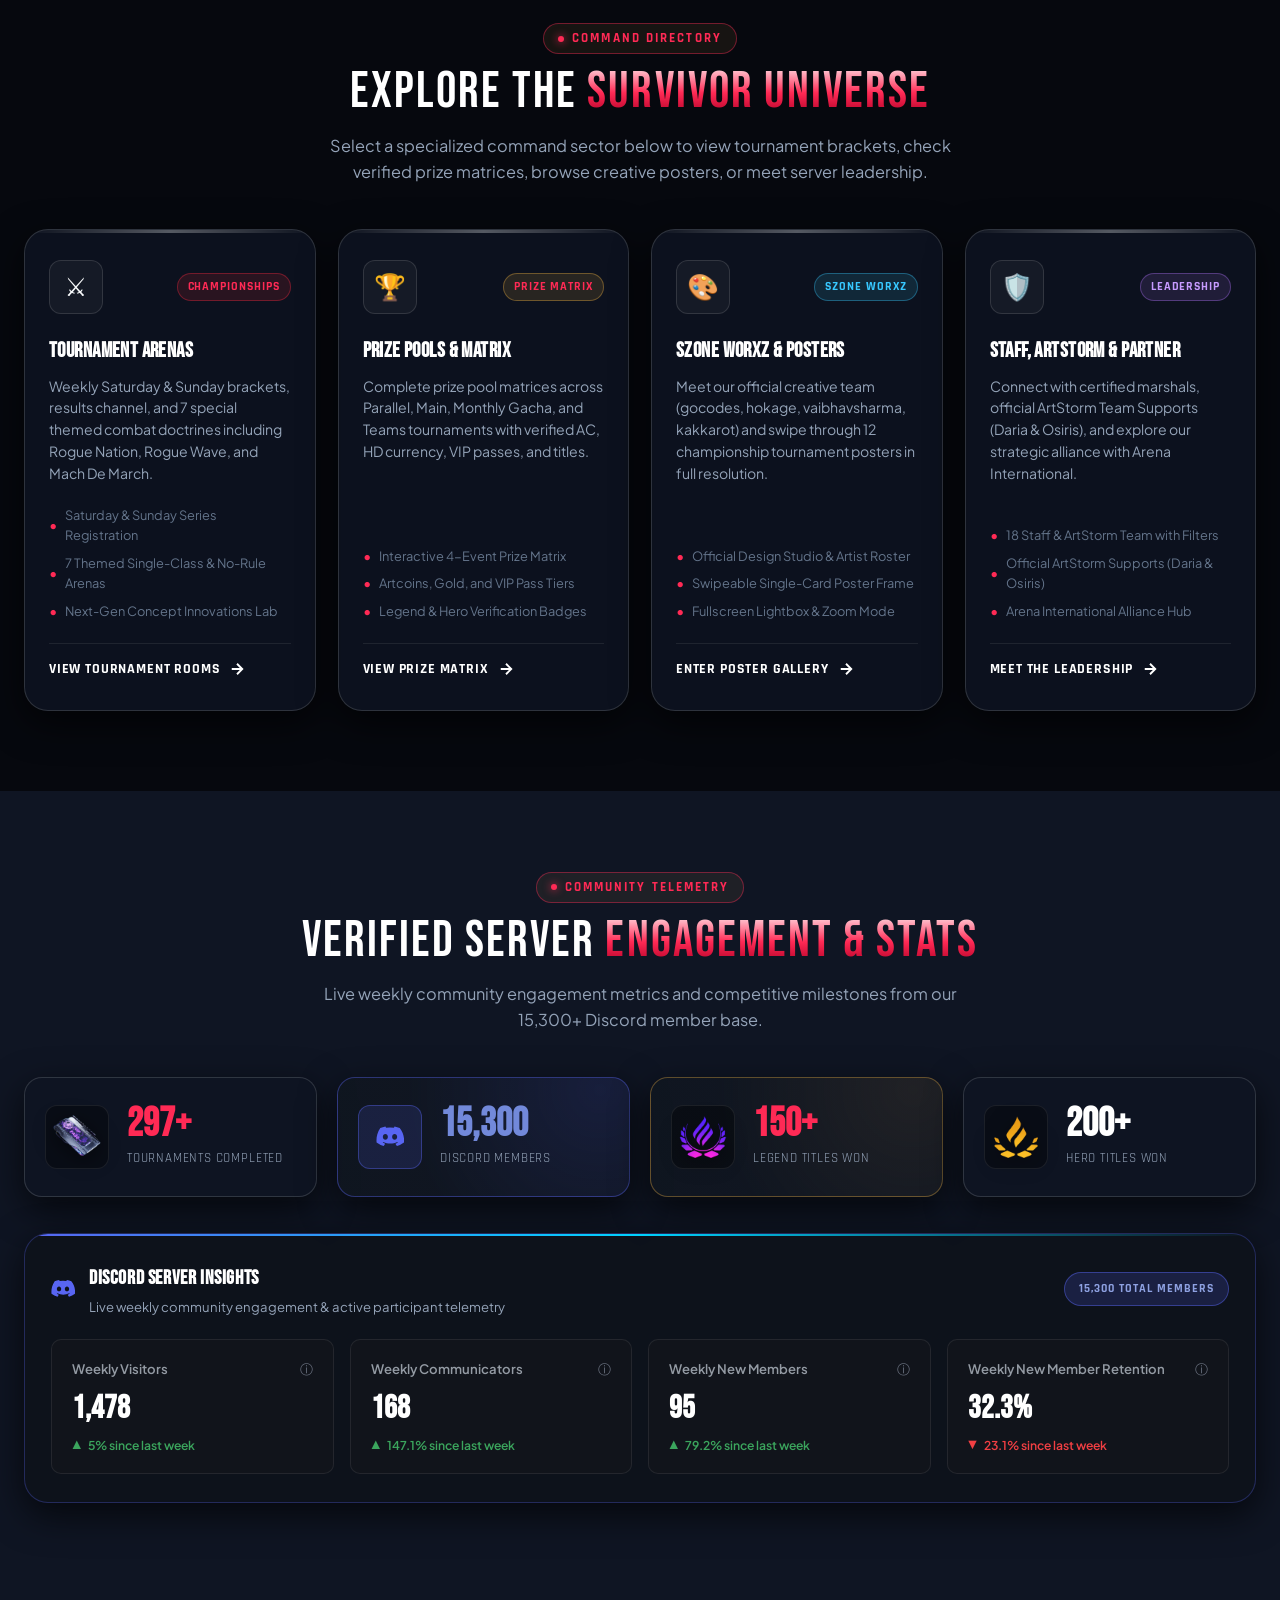
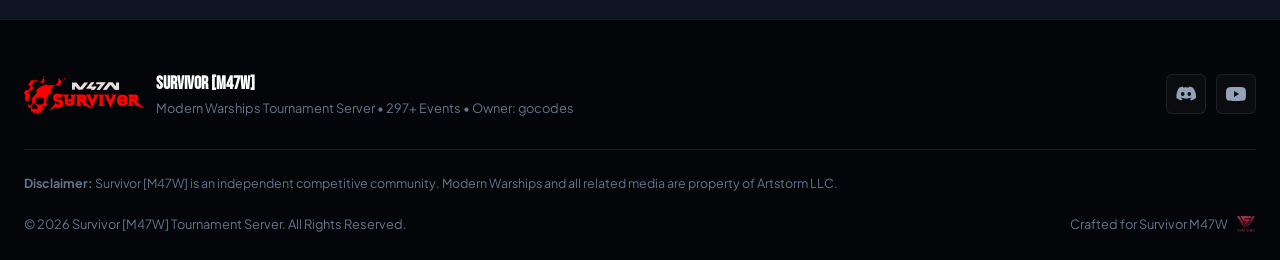
==== commit 96c3df00: "Updated 15-09-2026" ====
--- a/index.html
+++ b/index.html
@@ -23,6 +23,37 @@
   <link rel="stylesheet" href="css/components.css">
 </head>
 <body>
+  <!-- Global Shared SVG Gradients for Custom Emojis & Badges -->
+  <svg style="display:none; width:0; height:0; position:absolute;" aria-hidden="true" focusable="false">
+    <defs>
+      <linearGradient id="goldGrad" x1="0%" y1="0%" x2="100%" y2="100%">
+        <stop offset="0%" stop-color="#ffffff"/>
+        <stop offset="25%" stop-color="#fce4a6"/>
+        <stop offset="65%" stop-color="#dfa84a"/>
+        <stop offset="100%" stop-color="#805007"/>
+      </linearGradient>
+      <linearGradient id="diamGrad" x1="0%" y1="0%" x2="100%" y2="100%">
+        <stop offset="0%" stop-color="#c7d2fe"/>
+        <stop offset="50%" stop-color="#818cf8"/>
+        <stop offset="100%" stop-color="#38c8ff"/>
+      </linearGradient>
+      <linearGradient id="cyanGrad" x1="0%" y1="0%" x2="100%" y2="100%">
+        <stop offset="0%" stop-color="#e0f7ff"/>
+        <stop offset="50%" stop-color="#38c8ff"/>
+        <stop offset="100%" stop-color="#0284c7"/>
+      </linearGradient>
+      <linearGradient id="redGrad" x1="0%" y1="0%" x2="100%" y2="100%">
+        <stop offset="0%" stop-color="#fca5a5"/>
+        <stop offset="50%" stop-color="#ef4444"/>
+        <stop offset="100%" stop-color="#991b1b"/>
+      </linearGradient>
+      <linearGradient id="purpleGrad" x1="0%" y1="0%" x2="100%" y2="100%">
+        <stop offset="0%" stop-color="#e9d5ff"/>
+        <stop offset="50%" stop-color="#a855f7"/>
+        <stop offset="100%" stop-color="#6b21a8"/>
+      </linearGradient>
+    </defs>
+  </svg>
 
   <!-- Top Announcement Bar -->
   <aside class="top-announcement" aria-label="Tournament Announcement">
@@ -37,7 +68,11 @@
           <span>Weekend Brackets</span>
         </a>
         <a href="https://discord.com/channels/1050414982417887283/1148118134398668922" target="_blank" rel="noopener noreferrer">
-          <span>💎 Server Boost Perks</span>
+          <svg width="14" height="14" viewBox="0 0 24 24" fill="none" style="vertical-align: -2px; margin-right: 4px;">
+            <path d="M6 3h12l5 6-11 12L1 9l5-6z" fill="url(#diamGrad)" stroke="#c7d2fe" stroke-width="1.2"/>
+            <path d="M1 9h22M12 21L6 9l3-6m6 0l3 6-6 12" stroke="#ffffff" stroke-opacity="0.5" stroke-width="1"/>
+          </svg>
+          <span>Server Boost Perks</span>
         </a>
       </div>
     </div>
@@ -50,7 +85,7 @@
         <img src="Assets/images/logo.png" alt="Survivor M47W Logo" class="brand-logo-img">
         <div class="brand-text">
           <span class="brand-title">SURVIVOR</span>
-          <span class="brand-tag">TOURNAMENT SERVER</span>
+          <span class="brand-tag">TOURNAMENT SERVER • OWNER: GOCODES</span>
         </div>
       </a>
 
@@ -60,18 +95,21 @@
           <li><a href="index.html" class="nav-link active">Home</a></li>
           <li><a href="tournaments.html" class="nav-link">Tournaments</a></li>
           <li><a href="prizes.html" class="nav-link">Prizes</a></li>
-          <li><a href="gallery.html" class="nav-link">Poster Gallery</a></li>
-          <li><a href="staff.html" class="nav-link">Staff & Partner</a></li>
+          <li><a href="gallery.html" class="nav-link">Gallery</a></li>
+          <li><a href="staff.html" class="nav-link">Staff</a></li>
         </ul>
       </nav>
 
       <!-- Nav Actions -->
       <div class="nav-actions">
-        <a href="https://discord.gg/6sPeeaY6bj" target="_blank" rel="noopener noreferrer" class="btn btn-discord btn-sm" id="linkNavDiscord">
-          <svg width="17" height="17" viewBox="0 0 24 24" fill="currentColor">
+        <a href="https://discord.gg/6sPeeaY6bj" target="_blank" rel="noopener noreferrer" class="btn-icon-square" aria-label="Discord Server" title="Join Discord Server">
+          <svg width="20" height="20" viewBox="0 0 24 24" fill="currentColor">
             <path d="M20.317 4.369A19.791 19.791 0 0 0 15.885 3c-.191.328-.403.771-.552 1.116a18.27 18.27 0 0 0-6.666 0A12.64 12.64 0 0 0 8.115 3a19.736 19.736 0 0 0-4.432 1.369C.887 8.58.127 12.687.507 16.737a19.92 19.92 0 0 0 5.993 3.026c.481-.657.91-1.35 1.282-2.076a12.99 12.99 0 0 1-2.02-.98c.17-.123.336-.25.496-.383 3.894 1.78 8.117 1.78 11.965 0 .162.133.328.26.497.383a12.95 12.95 0 0 1-2.024.982c.372.725.8 1.418 1.282 2.074a19.9 19.9 0 0 0 5.995-3.026c.446-4.693-.762-8.764-3.656-12.368ZM8.02 14.315c-1.182 0-2.157-1.086-2.157-2.419 0-1.332.955-2.418 2.157-2.418 1.212 0 2.177 1.096 2.157 2.418 0 1.333-.955 2.419-2.157 2.419Zm7.96 0c-1.182 0-2.157-1.086-2.157-2.419 0-1.332.955-2.418 2.157-2.418 1.212 0 2.177 1.096 2.157 2.418 0 1.333-.945 2.419-2.157 2.419Z"/>
           </svg>
-          <span>Join Tournament Discord</span>
+        </a>
+        <a href="https://discord.gg/6sPeeaY6bj" target="_blank" rel="noopener noreferrer" class="btn btn-gold btn-sm" id="linkNavDiscord">
+          <span>JOIN DISCORD</span>
+          <span style="font-size: 1.1rem; line-height: 1;">&rarr;</span>
         </a>
         <button class="mobile-toggle" id="mobileToggle" aria-label="Toggle navigation menu" aria-expanded="false">
           <svg width="22" height="22" viewBox="0 0 24 24" fill="none" stroke="currentColor" stroke-width="2">
@@ -85,79 +123,68 @@
   </header>
 
   <main>
-    <!-- HERO SECTION -->
+    <!-- HERO SECTION (NAVAL ESPORTS COMMAND THE SEA) -->
     <section class="hero" id="hero">
       <div class="container hero-grid">
         <div class="hero-content">
+          <div class="hero-telemetry-tag">
+            <span>GLOBAL COMMUNITY</span>
+            <span class="telemetry-bullet">✕</span>
+            <span>REAL CAPTAINS</span>
+            <span class="telemetry-bullet">✕</span>
+            <span>REAL BATTLES</span>
+          </div>
+          
           <div class="hero-kicker-wrap">
-            <span class="hero-badge-tag">OFFICIAL TOURNAMENT SERVER</span>
-            <span class="section-kicker">OWNER: GOCODES</span>
-          </div>
+            <span class="hero-kicker-bar"></span>
+            <span class="hero-kicker-text">MODERN WARSHIPS ESPORTS • OWNER: GOCODES</span>
+          </div>
+
           <h1 class="hero-title">
-            THE ARENA OF CHAMPIONS.
-            <span class="title-accent">SURVIVE & CONQUER.</span>
+            <span class="title-line-chrome">COMMAND</span>
+            <span class="title-line-gold">THE ARENA</span>
           </h1>
+          <div class="hero-subtitle-tracked">SURVIVOR [M47W] • MODERN WARSHIPS TOURNAMENTS</div>
+
           <p class="hero-desc">
             Welcome to <strong>Survivor [M47W]</strong> - the premier Modern Warships competitive tournament server owned by <strong>gocodes</strong>. With <strong>297+ tournaments conducted</strong>, we host elite weekend brackets and specialized combat doctrines where champions earn real prizes, gold, VIP passes, and legendary titles. All tournament registration is managed in Discord!
           </p>
 
           <div class="hero-actions">
-            <a href="https://discord.gg/6sPeeaY6bj" target="_blank" rel="noopener noreferrer" class="btn btn-primary" id="linkHeroDiscord">
-              <svg width="18" height="18" viewBox="0 0 24 24" fill="currentColor">
-                <path d="M20.317 4.369A19.791 19.791 0 0 0 15.885 3c-.191.328-.403.771-.552 1.116a18.27 18.27 0 0 0-6.666 0A12.64 12.64 0 0 0 8.115 3a19.736 19.736 0 0 0-4.432 1.369C.887 8.58.127 12.687.507 16.737a19.92 19.92 0 0 0 5.993 3.026c.481-.657.91-1.35 1.282-2.076a12.99 12.99 0 0 1-2.02-.98c.17-.123.336-.25.496-.383 3.894 1.78 8.117 1.78 11.965 0 .162.133.328.26.497.383a12.95 12.95 0 0 1-2.024.982c.372.725.8 1.418 1.282 2.074a19.9 19.9 0 0 0 5.995-3.026c.446-4.693-.762-8.764-3.656-12.368ZM8.02 14.315c-1.182 0-2.157-1.086-2.157-2.419 0-1.332.955-2.418 2.157-2.418 1.212 0 2.177 1.096 2.157 2.418 0 1.333-.955 2.419-2.157 2.419Zm7.96 0c-1.182 0-2.157-1.086-2.157-2.419 0-1.332.955-2.418 2.157-2.418 1.212 0 2.177 1.096 2.157 2.418 0 1.333-.945 2.419-2.157 2.419Z"/>
-              </svg>
-              <span>Enter Tournament Discord</span>
+            <a href="https://discord.gg/6sPeeaY6bj" target="_blank" rel="noopener noreferrer" class="btn btn-gold btn-lg" id="linkHeroDiscord">
+              <span>ENTER THE ARENA</span>
+              <span style="font-size: 1.2rem; line-height: 1;">&rarr;</span>
             </a>
-            <a href="tournaments.html" class="btn btn-outline">
-              <span>View Tournaments</span>
+            <a href="tournaments.html" class="btn btn-outline btn-lg">
+              <svg width="18" height="18" viewBox="0 0 24 24" fill="none" stroke="currentColor" stroke-width="2" style="margin-right: 4px;">
+                <rect x="3" y="4" width="18" height="18" rx="2" ry="2"></rect>
+                <line x1="16" y1="2" x2="16" y2="6"></line>
+                <line x1="8" y1="2" x2="8" y2="6"></line>
+                <line x1="3" y1="10" x2="21" y2="10"></line>
+              </svg>
+              <span>VIEW TOURNAMENTS</span>
             </a>
-            <a href="prizes.html" class="btn btn-outline-gold">
-              <span>Prize Matrix</span>
+            <a href="prizes.html" class="btn btn-outline-gold btn-lg">
+              <span>PRIZE MATRIX</span>
             </a>
           </div>
 
-          <!-- Hero Proven Stats -->
-          <div class="hero-stats">
-            <div class="stat-item">
-              <span class="stat-val val-red">297+</span>
-              <span class="stat-label">Tournaments Held</span>
-            </div>
-            <div class="stat-item">
-              <span class="stat-val val-gold">15.3K+</span>
-              <span class="stat-label">Discord Members</span>
-            </div>
-            <div class="stat-item">
-              <span class="stat-val">150+</span>
-              <span class="stat-label">Legends Crowned</span>
-            </div>
-            <div class="stat-item">
-              <span class="stat-val">200+</span>
-              <span class="stat-label">Heroes Crowned</span>
-            </div>
-          </div>
-        </div>
-
-        <div class="hero-visual">
-          <div class="hero-crest-frame">
-            <div class="hero-crest-topbar">
-              <span>OFFICIAL TOURNAMENT SERVER</span>
-            </div>
-            <img src="Assets/images/logo.png" alt="Survivor M47W Insignia" class="hero-crest-logo">
-            <h2 class="hero-crest-caption">SURVIVOR TOURNAMENT ARENA</h2>
-            <div class="hero-crest-pills">
-              <span class="tactical-pill pill-red">297+ TOURNAMENTS</span>
-              <span class="tactical-pill">SATURDAY & SUNDAY</span>
-              <span class="tactical-pill">DISCORD REGISTRATION</span>
-            </div>
+          <div class="hero-slogan-line">
+            <span>STRATEGY</span>
+            <span class="divider">✕</span>
+            <span>SKILL</span>
+            <span class="divider">✕</span>
+            <span>BROTHERHOOD</span>
           </div>
         </div>
       </div>
     </section>
 
-    <!-- STATUS TICKER STRIP -->
+    <!-- QUICK STATUS TICKER (STRICT HORIZONTAL SINGLE LINE) -->
     <section class="status-strip" aria-label="Quick Status Ticker">
       <div class="container">
         <div class="status-grid">
+          <!-- Link 1: Saturday Registration -->
           <a href="https://discord.com/channels/1050414982417887283/1210456226505170964" target="_blank" rel="noopener noreferrer" class="status-card" id="linkSatTournament">
             <div class="status-icon icon-gold">
               <svg width="20" height="20" viewBox="0 0 24 24" fill="none" stroke="currentColor" stroke-width="2">
@@ -171,9 +198,10 @@
             </div>
           </a>
 
+          <!-- Link 2: Sunday Registration -->
           <a href="https://discord.com/channels/1050414982417887283/1051428633106972762" target="_blank" rel="noopener noreferrer" class="status-card" id="linkSunTournament">
-            <div class="status-icon">
-              <svg width="20" height="20" viewBox="0 0 24 24" fill="none" stroke="currentColor" stroke-width="2">
+            <div class="status-icon icon-red">
+              <svg width="20" height="20" viewBox="0 0 24 24" fill="none" stroke="#ff3358" stroke-width="2">
                 <polygon points="12 2 15.09 8.26 22 9.27 17 14.14 18.18 21.02 12 17.77 5.82 21.02 7 14.14 2 9.27 8.91 8.26 12 2"></polygon>
               </svg>
             </div>
@@ -183,6 +211,7 @@
             </div>
           </a>
 
+          <!-- Link 3: YouTube Broadcasts -->
           <a href="https://youtube.com/@insfourtyseven7711?si=yuTAbnCFT_ipY31N" target="_blank" rel="noopener noreferrer" class="status-card">
             <div class="status-icon icon-gold">
               <svg width="20" height="20" viewBox="0 0 24 24" fill="none" stroke="currentColor" stroke-width="2">
@@ -195,9 +224,10 @@
             </div>
           </a>
 
+          <!-- Link 4: Server Community Boost -->
           <a href="https://discord.com/channels/1050414982417887283/1148118134398668922" target="_blank" rel="noopener noreferrer" class="status-card" id="linkServerBoost">
             <div class="status-icon icon-discord">
-              <svg width="20" height="20" viewBox="0 0 24 24" fill="none" stroke="currentColor" stroke-width="2">
+              <svg width="20" height="20" viewBox="0 0 24 24" fill="none" stroke="#5865F2" stroke-width="2">
                 <polygon points="12 2 2 7 12 12 22 7 12 2"></polygon>
                 <polyline points="2 17 12 22 22 17"></polyline>
                 <polyline points="2 12 12 17 22 12"></polyline>
@@ -211,6 +241,139 @@
         </div>
       </div>
     </section>
+
+    <!-- OPERATIONAL FEATURE CARDS (01, 02, 03) -->
+    <section class="ops-cards-section" aria-label="Operational Channels">
+      <div class="container">
+        <div class="ops-cards-grid">
+          <!-- Card 01 -->
+          <a href="tournaments.html" class="ops-card">
+            <div class="ops-card-thumb-wrap">
+              <img src="Assets/images/thumb-ops.jpg" alt="Tournament Operations" class="ops-card-thumb" loading="lazy">
+              <span class="ops-card-index">01</span>
+            </div>
+            <div class="ops-card-body">
+              <div class="ops-card-title-row">
+                <h3 class="ops-card-title">TOURNAMENT OPERATIONS</h3>
+                <span class="ops-card-chevron">&rarr;</span>
+              </div>
+              <p class="ops-card-desc">Regular weekend tournaments, fair rules, official bracket administration, and competitive matchmaking for all commanders.</p>
+            </div>
+          </a>
+
+          <!-- Card 02 -->
+          <a href="prizes.html" class="ops-card">
+            <div class="ops-card-thumb-wrap">
+              <img src="Assets/images/thumb-prizes.jpg" alt="Prize Command" class="ops-card-thumb" loading="lazy">
+              <span class="ops-card-index">02</span>
+            </div>
+            <div class="ops-card-body">
+              <div class="ops-card-title-row">
+                <h3 class="ops-card-title">PRIZE COMMAND</h3>
+                <span class="ops-card-chevron">&rarr;</span>
+              </div>
+              <p class="ops-card-desc">Exciting prize pools, in-game Artstorm gold, VIP Battle Passes, cash rewards, and recognition for top teams.</p>
+            </div>
+          </a>
+
+          <!-- Card 03 -->
+          <a href="gallery.html" class="ops-card">
+            <div class="ops-card-thumb-wrap">
+              <img src="Assets/images/thumb-archive.jpg" alt="Battle Archive" class="ops-card-thumb" loading="lazy">
+              <span class="ops-card-index">03</span>
+            </div>
+            <div class="ops-card-body">
+              <div class="ops-card-title-row">
+                <h3 class="ops-card-title">BATTLE ARCHIVE</h3>
+                <span class="ops-card-chevron">&rarr;</span>
+              </div>
+              <p class="ops-card-desc">Relive the best tournament moments, official custom posters, match highlights, and celebrated server history.</p>
+            </div>
+          </a>
+        </div>
+      </div>
+    </section>
+
+    <!-- GLOBAL FLEET IMPACT METRICS STRIP -->
+    <section class="fleet-impact-section" aria-label="Global Fleet Impact">
+      <div class="container">
+        <div class="fleet-impact-grid">
+          <!-- Left Map / Radar Info -->
+          <div class="fleet-map-col">
+            <div class="fleet-radar-graphic">
+              <svg width="22" height="22" viewBox="0 0 24 24" fill="none" stroke="currentColor" stroke-width="2">
+                <circle cx="12" cy="12" r="10"></circle>
+                <circle cx="12" cy="12" r="6"></circle>
+                <line x1="12" y1="2" x2="12" y2="12"></line>
+                <line x1="12" y1="12" x2="21" y2="15"></line>
+              </svg>
+            </div>
+            <div class="fleet-map-info">
+              <span class="fleet-map-title">A GLOBAL FLEET</span>
+              <span class="fleet-map-sub">A STRONGER TOMORROW</span>
+            </div>
+          </div>
+
+          <!-- Center Stats -->
+          <div class="fleet-stats-row">
+            <div class="fleet-stat-box">
+              <span class="fleet-stat-icon stat-sparkle">✦</span>
+              <div class="fleet-stat-data">
+                <span class="fleet-stat-num">297+</span>
+                <span class="fleet-stat-label">Events</span>
+              </div>
+            </div>
+
+            <div class="fleet-stat-box">
+              <span class="fleet-stat-icon stat-officer">
+                <svg width="24" height="24" viewBox="0 0 24 24" fill="none">
+                  <circle cx="12" cy="8" r="4" fill="#38c8ff"/>
+                  <path d="M5 20c0-4 3.5-6 7-6s7 2 7 6H5z" fill="#1e293b" stroke="#38c8ff" stroke-width="1.4"/>
+                  <circle cx="12" cy="18" r="1.5" fill="#38c8ff"/>
+                </svg>
+              </span>
+              <div class="fleet-stat-data">
+                <span class="fleet-stat-num">15.3K</span>
+                <span class="fleet-stat-label">Members</span>
+              </div>
+            </div>
+
+            <div class="fleet-stat-box">
+              <div class="fleet-stat-icon mw-icon-wrap">
+                <img src="Assets/icons/title/MW_TitleSystem_TitleIconLegend_Hires.png" alt="Legend Title" class="mw-stat-icon" loading="lazy">
+              </div>
+              <div class="fleet-stat-data">
+                <span class="fleet-stat-num">150+</span>
+                <span class="fleet-stat-label">Legends</span>
+              </div>
+            </div>
+
+            <div class="fleet-stat-box">
+              <div class="fleet-stat-icon mw-icon-wrap">
+                <img src="Assets/icons/title/MW_TitleSystem_TitleIconHero_Hires.png" alt="Hero Title" class="mw-stat-icon" loading="lazy">
+              </div>
+              <div class="fleet-stat-data">
+                <span class="fleet-stat-num">200+</span>
+                <span class="fleet-stat-label">Heroes</span>
+              </div>
+            </div>
+          </div>
+
+          <!-- Right Cursive Signature -->
+          <div class="fleet-signature-col">
+            <span class="fleet-signature-text">Same Ocean, Bigger Stories</span>
+          </div>
+        </div>
+      </div>
+    </section>
+
+    <!-- BASELINE TAG STRIP -->
+    <div class="baseline-strip">
+      <div class="container baseline-inner">
+        <span>EST. 2024 &nbsp;|&nbsp; <span class="gold-highlight">FOR THE COMMANDERS</span></span>
+        <span>BATTLE &nbsp;✕&nbsp; IMPROVE &nbsp;✕&nbsp; BELONG</span>
+      </div>
+    </div>
 
     <!-- COMMAND PORTALS (UNCLUTTERED GATEWAY SECTION) -->
     <section class="section" id="portals">
--- a/css/style.css
+++ b/css/style.css
@@ -1,62 +1,79 @@
 /* ==========================================================================
    SURVIVOR [M47W] - Modern Warships Tactical Design System
-   Single-Line Header • Mobile-Perfect Responsive • Restrained Animations
+   Signature Luxury Red • Deep Oceanic Abyss • Naval Esports UI
    ========================================================================== */
 
-@import url('https://fonts.googleapis.com/css2?family=Chakra+Petch:ital,wght@0,400;0,600;0,700;1,700&family=Inter:wght@300;400;500;600;700&family=Orbitron:wght@600;700;800;900&display=swap');
+@import url('https://fonts.googleapis.com/css2?family=Bebas+Neue&family=Caveat:wght@600;700&family=Plus+Jakarta+Sans:wght@300;400;500;600;700;800&family=Rajdhani:wght@500;600;700&display=swap');
 
 :root {
-  /* Core Tactical Palette */
-  --bg-darkest: #05070a;
-  --bg-primary: #090c12;
-  --bg-surface: #0f141d;
-  --bg-surface-elevated: #151b27;
-  --bg-card: rgba(16, 22, 32, 0.75);
-  --bg-card-hover: rgba(22, 30, 44, 0.9);
+  /* Deep Oceanic Abyss Palette */
+  --bg-darkest: #06080e;
+  --bg-primary: #0a0e17;
+  --bg-surface: #0f1523;
+  --bg-surface-elevated: #141c2c;
+  --bg-card: rgba(15, 21, 35, 0.78);
+  --bg-card-hover: rgba(20, 28, 46, 0.92);
+
+  /* Signature Luxury Red Palette (Metallic Crimson to Radiant Ruby) */
+  --accent-red: #ff2a55;
+  --accent-red-light: #ff6b8b;
+  --accent-red-dark: #b80d32;
+  --accent-red-glow: rgba(255, 42, 85, 0.4);
+  --red-luxury-gradient: linear-gradient(135deg, #ff6b8b 0%, #ff2a55 35%, #c80830 70%, #7a0018 100%);
+  --red-luxury-text-gradient: linear-gradient(180deg, #ffffff 0%, #ffa3b5 22%, #ff2a55 52%, #bd062d 84%, #730018 100%);
+  --red-luxury-border: linear-gradient(135deg, rgba(255, 107, 139, 0.5) 0%, rgba(200, 8, 48, 0.25) 100%);
+
+  /* Backward-compatible Gold Aliases pointing to Luxury Red */
+  --accent-gold: var(--accent-red);
+  --accent-gold-light: var(--accent-red-light);
+  --accent-gold-dark: var(--accent-red-dark);
+  --accent-gold-glow: var(--accent-red-glow);
+  --gold-luxury-gradient: var(--red-luxury-gradient);
+  --gold-luxury-text-gradient: var(--red-luxury-text-gradient);
+  --gold-luxury-border: var(--red-luxury-border);
 
   /* Tactical Accents */
-  --accent-red: #ff2a3f;
-  --accent-red-glow: rgba(255, 42, 63, 0.35);
-  --accent-red-dark: #b81424;
-  --accent-gold: #f3b544;
-  --accent-gold-glow: rgba(243, 181, 68, 0.3);
   --accent-cyan: #38c8ff;
-  --accent-cyan-glow: rgba(56, 200, 255, 0.25);
+  --accent-cyan-glow: rgba(56, 200, 255, 0.3);
   --accent-green: #3be08a;
   --accent-green-glow: rgba(59, 224, 138, 0.25);
 
   /* Borders & Glass */
-  --border-subtle: rgba(255, 255, 255, 0.07);
-  --border-medium: rgba(255, 255, 255, 0.12);
-  --border-accent: rgba(255, 42, 63, 0.38);
-  --border-gold: rgba(243, 181, 68, 0.35);
+  --border-subtle: rgba(255, 255, 255, 0.08);
+  --border-medium: rgba(255, 255, 255, 0.14);
+  --border-gold: rgba(255, 42, 85, 0.4);
+  --border-accent: rgba(255, 42, 85, 0.45);
+  --border-tactical: rgba(56, 200, 255, 0.25);
 
   /* Typography */
-  --font-display: 'Orbitron', 'Chakra Petch', sans-serif;
-  --font-tactical: 'Chakra Petch', sans-serif;
-  --font-body: 'Inter', system-ui, -apple-system, sans-serif;
+  --font-display: 'Bebas Neue', sans-serif;
+  --font-tactical: 'Rajdhani', sans-serif;
+  --font-body: 'Plus Jakarta Sans', system-ui, -apple-system, sans-serif;
+  --font-script: 'Caveat', cursive;
 
   /* Text Colors */
-  --text-primary: #f5f7fb;
-  --text-secondary: #a4afc1;
-  --text-muted: #677284;
+  --text-primary: #f8fafc;
+  --text-secondary: #94a3b8;
+  --text-muted: #64748b;
+  --text-gold: #dfa84a;
+  --text-gold-light: #fbe29d;
   --text-red: #ff4d5e;
-  --text-gold: #f8c769;
+  --text-cyan: #38c8ff;
 
   /* Shadows & Radius */
-  --radius-sm: 8px;
-  --radius-md: 14px;
-  --radius-lg: 20px;
-  --radius-xl: 28px;
+  --radius-sm: 6px;
+  --radius-md: 12px;
+  --radius-lg: 18px;
+  --radius-xl: 24px;
   --radius-pill: 9999px;
 
-  --shadow-subtle: 0 4px 20px rgba(0, 0, 0, 0.4);
-  --shadow-tactical: 0 12px 36px rgba(0, 0, 0, 0.55);
-  --shadow-red: 0 8px 30px rgba(255, 42, 63, 0.22);
-  --shadow-glow: 0 0 24px rgba(255, 42, 63, 0.15);
+  --shadow-subtle: 0 4px 20px rgba(0, 0, 0, 0.45);
+  --shadow-tactical: 0 12px 36px rgba(0, 0, 0, 0.65);
+  --shadow-gold: 0 6px 24px rgba(223, 168, 74, 0.28);
+  --shadow-glow: 0 0 24px rgba(223, 168, 74, 0.2);
 
   /* Layout */
-  --container-max: 1240px;
+  --container-max: 1300px;
   --header-height: 74px;
   --transition-fast: 0.18s ease;
   --transition-smooth: 0.28s cubic-bezier(0.16, 1, 0.3, 1);
@@ -85,8 +102,8 @@
   overflow-x: hidden;
   width: 100%;
   background-image: 
-    radial-gradient(circle at 50% 0%, rgba(255, 42, 63, 0.08) 0%, transparent 45%),
-    linear-gradient(180deg, #07090e 0%, #05070a 100%);
+    radial-gradient(circle at 50% 0%, rgba(56, 200, 255, 0.04) 0%, transparent 45%),
+    linear-gradient(180deg, #070a12 0%, #06080e 100%);
   background-attachment: fixed;
   -webkit-font-smoothing: antialiased;
 }
@@ -96,7 +113,7 @@
   position: fixed;
   inset: 0;
   pointer-events: none;
-  background-size: 36px 36px;
+  background-size: 40px 40px;
   background-image: 
     linear-gradient(to right, rgba(255, 255, 255, 0.015) 1px, transparent 1px),
     linear-gradient(to bottom, rgba(255, 255, 255, 0.015) 1px, transparent 1px);
@@ -109,8 +126,8 @@
   max-width: var(--container-max);
   margin-left: auto;
   margin-right: auto;
-  padding-left: 20px;
-  padding-right: 20px;
+  padding-left: 24px;
+  padding-right: 24px;
   position: relative;
   z-index: 1;
 }
@@ -136,14 +153,14 @@
   align-items: center;
   gap: 8px;
   font-family: var(--font-tactical);
-  font-size: 0.78rem;
+  font-size: 0.82rem;
   font-weight: 700;
   letter-spacing: 0.16em;
-  color: var(--accent-red);
+  color: var(--accent-gold);
   text-transform: uppercase;
   margin-bottom: 10px;
-  background: rgba(255, 42, 63, 0.08);
-  border: 1px solid rgba(255, 42, 63, 0.2);
+  background: rgba(223, 168, 74, 0.08);
+  border: 1px solid var(--border-gold);
   padding: 4px 14px;
   border-radius: var(--radius-pill);
 }
@@ -153,26 +170,29 @@
   width: 6px;
   height: 6px;
   border-radius: 50%;
-  background: var(--accent-red);
-  box-shadow: 0 0 8px var(--accent-red);
+  background: var(--accent-gold);
+  box-shadow: 0 0 8px var(--accent-gold);
 }
 
 .section-title {
   font-family: var(--font-display);
-  font-size: clamp(1.75rem, 3.5vw, 2.6rem);
-  font-weight: 800;
-  line-height: 1.15;
-  letter-spacing: 0.02em;
+  font-size: clamp(2.2rem, 4vw, 3.4rem);
+  font-weight: 400;
+  line-height: 1.1;
+  letter-spacing: 0.04em;
   color: #ffffff;
   text-transform: uppercase;
 }
 
 .section-title span {
-  color: var(--accent-red);
+  color: var(--accent-gold);
+  background: var(--gold-luxury-text-gradient);
+  -webkit-background-clip: text;
+  -webkit-text-fill-color: transparent;
 }
 
 .section-lead {
-  font-size: 1rem;
+  font-size: 1.02rem;
   color: var(--text-secondary);
   max-width: 680px;
   margin: 12px auto 0;
@@ -185,10 +205,10 @@
 
 /* Top Announcement Strip */
 .top-announcement {
-  background: linear-gradient(90deg, #10141d 0%, #1a080c 50%, #10141d 100%);
-  border-bottom: 1px solid rgba(255, 42, 63, 0.2);
+  background: linear-gradient(90deg, #090e17 0%, #151412 50%, #090e17 100%);
+  border-bottom: 1px solid rgba(223, 168, 74, 0.2);
   font-family: var(--font-tactical);
-  font-size: 0.82rem;
+  font-size: 0.84rem;
   padding: 8px 0;
   position: relative;
   z-index: 101;
@@ -206,6 +226,10 @@
   align-items: center;
   gap: 8px;
   color: var(--text-secondary);
+}
+
+.announcement-badge strong {
+  color: var(--accent-gold-light);
 }
 
 .live-dot {
@@ -215,11 +239,22 @@
   background: var(--accent-green);
   box-shadow: 0 0 10px var(--accent-green);
   flex-shrink: 0;
+  display: inline-block;
 }
 
 .live-dot.dot-red {
   background: var(--accent-red);
   box-shadow: 0 0 10px var(--accent-red);
+}
+
+.live-dot.dot-cyan {
+  background: var(--accent-cyan);
+  box-shadow: 0 0 10px var(--accent-cyan);
+}
+
+.live-dot.dot-gold {
+  background: var(--accent-gold);
+  box-shadow: 0 0 10px var(--accent-gold);
 }
 
 .announcement-links {
@@ -239,27 +274,27 @@
 }
 
 .announcement-links a:hover {
-  color: var(--accent-red);
+  color: var(--accent-gold);
 }
 
 /* ==========================================================================
-   NAVIGATION HEADER (STRICT SINGLE-LINE DESKTOP)
+   NAVIGATION HEADER
    ========================================================================== */
 .site-header {
   position: sticky;
   top: 0;
   z-index: 100;
-  background: rgba(8, 11, 16, 0.92);
-  backdrop-filter: blur(14px);
-  -webkit-backdrop-filter: blur(14px);
+  background: rgba(6, 8, 14, 0.88);
+  backdrop-filter: blur(16px);
+  -webkit-backdrop-filter: blur(16px);
   border-bottom: 1px solid var(--border-subtle);
   transition: all var(--transition-smooth);
 }
 
 .site-header.scrolled {
-  background: rgba(6, 8, 12, 0.98);
-  border-bottom-color: rgba(255, 42, 63, 0.3);
-  box-shadow: 0 10px 30px rgba(0, 0, 0, 0.6);
+  background: rgba(4, 6, 10, 0.96);
+  border-bottom-color: rgba(223, 168, 74, 0.3);
+  box-shadow: 0 10px 30px rgba(0, 0, 0, 0.7);
 }
 
 .nav-container {
@@ -267,10 +302,10 @@
   align-items: center;
   justify-content: space-between;
   height: var(--header-height);
-  gap: 16px;
-}
-
-/* Brand Logo (Compact & Single-Line) */
+  gap: 20px;
+}
+
+/* Brand Logo */
 .brand {
   display: flex;
   align-items: center;
@@ -281,15 +316,15 @@
 }
 
 .brand-logo-img {
-  height: 42px;
+  height: 44px;
   width: auto;
   object-fit: contain;
-  filter: drop-shadow(0 2px 8px rgba(255, 42, 63, 0.4));
+  filter: drop-shadow(0 2px 10px rgba(223, 168, 74, 0.35));
   transition: transform var(--transition-fast);
 }
 
 .brand:hover .brand-logo-img {
-  transform: scale(1.04);
+  transform: scale(1.05);
 }
 
 .brand-text {
@@ -300,138 +335,181 @@
 
 .brand-title {
   font-family: var(--font-display);
-  font-size: 1.15rem;
-  font-weight: 800;
-  letter-spacing: 0.06em;
+  font-size: 1.45rem;
+  letter-spacing: 0.08em;
   line-height: 1;
+  color: #ffffff;
 }
 
 .brand-tag {
   font-family: var(--font-tactical);
   font-size: 0.68rem;
   font-weight: 700;
-  color: var(--accent-red);
-  letter-spacing: 0.12em;
+  color: var(--accent-gold);
+  letter-spacing: 0.14em;
   margin-top: 2px;
-}
-
-/* Nav Menu Links - STRICT NO-WRAP SINGLE-LINE */
+  text-transform: uppercase;
+}
+
+/* Nav Menu Links */
 .nav-menu {
   display: flex;
   align-items: center;
-  gap: 4px;
+  gap: 6px;
   list-style: none;
   flex-shrink: 1;
 }
 
 .nav-link {
   font-family: var(--font-tactical);
-  font-size: 0.88rem;
+  font-size: 0.94rem;
   font-weight: 600;
   color: var(--text-secondary);
   text-decoration: none;
-  padding: 6px 12px;
+  padding: 8px 14px;
   border-radius: var(--radius-sm);
-  transition: all var(--transition-fast);
-  letter-spacing: 0.03em;
-  white-space: nowrap; /* PREVENTS 2-LINE WRAPPING */
+  transition: color var(--transition-fast);
+  letter-spacing: 0.12em;
+  text-transform: uppercase;
+  white-space: nowrap;
+  position: relative;
   display: inline-block;
 }
 
-.nav-link:hover,
+.nav-link:hover {
+  color: #ffffff;
+}
+
 .nav-link.active {
   color: #ffffff;
-  background: rgba(255, 255, 255, 0.06);
-}
-
-.nav-link.active {
-  color: var(--accent-red);
+  font-weight: 700;
+}
+
+.nav-link.active::after {
+  content: "";
+  position: absolute;
+  bottom: 0px;
+  left: 14px;
+  right: 14px;
+  height: 2px;
+  background: var(--gold-luxury-gradient);
+  border-radius: 2px;
+  box-shadow: 0 0 10px rgba(223, 168, 74, 0.7);
 }
 
 /* Nav Action Buttons */
 .nav-actions {
   display: flex;
   align-items: center;
-  gap: 10px;
+  gap: 12px;
   flex-shrink: 0;
 }
 
-/* Tactical Buttons */
+/* Tactical & Signature Luxury Buttons */
 .btn {
   display: inline-flex;
   align-items: center;
   justify-content: center;
   gap: 8px;
   font-family: var(--font-tactical);
-  font-size: 0.9rem;
+  font-size: 0.92rem;
   font-weight: 700;
   text-decoration: none;
-  padding: 10px 20px;
+  padding: 10px 22px;
   border-radius: var(--radius-sm);
   border: 1px solid transparent;
   cursor: pointer;
-  letter-spacing: 0.05em;
+  letter-spacing: 0.08em;
   white-space: nowrap;
   transition: all var(--transition-fast);
   text-transform: uppercase;
 }
 
+.btn-red,
+.btn-gold,
 .btn-primary {
-  background: linear-gradient(135deg, #ff2a3f 0%, #b81424 100%);
-  color: #ffffff;
-  box-shadow: 0 4px 18px rgba(255, 42, 63, 0.35);
-}
-
+  background: var(--red-luxury-gradient) !important;
+  color: #ffffff !important;
+  font-weight: 800;
+  box-shadow: 0 4px 20px rgba(255, 42, 85, 0.45);
+  border: 1px solid rgba(255, 117, 143, 0.5);
+}
+
+.btn-red:hover,
+.btn-gold:hover,
 .btn-primary:hover {
-  background: linear-gradient(135deg, #ff4355 0%, #cb1729 100%);
-  box-shadow: 0 6px 24px rgba(255, 42, 63, 0.5);
+  transform: translateY(-2px);
+  box-shadow: 0 6px 30px rgba(255, 42, 85, 0.65);
+  filter: brightness(1.1);
+  color: #ffffff !important;
+}
+
+.btn-gold svg,
+.btn-red svg {
+  fill: #ffffff;
+  color: #ffffff;
+}
+
+.btn-icon-square {
+  background: rgba(255, 255, 255, 0.05);
+  border: 1px solid var(--border-medium);
+  color: var(--text-primary);
+  width: 42px;
+  height: 42px;
+  padding: 0;
+  border-radius: var(--radius-sm);
+  display: inline-flex;
+  align-items: center;
+  justify-content: center;
+  text-decoration: none;
+  transition: all var(--transition-fast);
+}
+
+.btn-icon-square:hover {
+  background: rgba(88, 101, 242, 0.2);
+  border-color: #5865f2;
+  color: #ffffff;
   transform: translateY(-1px);
 }
 
-.btn-discord {
-  background: #5865F2;
-  color: #ffffff;
-  box-shadow: 0 4px 16px rgba(88, 101, 242, 0.3);
-}
-
-.btn-discord:hover {
-  background: #4752c4;
-  box-shadow: 0 6px 22px rgba(88, 101, 242, 0.45);
-  transform: translateY(-1px);
-}
-
 .btn-outline {
-  background: rgba(255, 255, 255, 0.03);
+  background: rgba(15, 21, 35, 0.6);
   color: var(--text-primary);
-  border-color: var(--border-medium);
+  border: 1px solid var(--border-medium);
+  backdrop-filter: blur(10px);
 }
 
 .btn-outline:hover {
   background: rgba(255, 255, 255, 0.08);
   border-color: var(--accent-red);
   color: #ffffff;
-}
-
+  transform: translateY(-1px);
+}
+
+.btn-outline-red,
 .btn-outline-gold {
-  background: rgba(243, 181, 68, 0.05);
-  color: var(--accent-gold);
-  border-color: var(--border-gold);
-}
-
+  background: rgba(255, 42, 85, 0.08);
+  color: var(--accent-red-light);
+  border: 1px solid var(--border-accent);
+}
+
+.btn-outline-red:hover,
 .btn-outline-gold:hover {
-  background: rgba(243, 181, 68, 0.12);
-  border-color: var(--accent-gold);
-  color: #ffffff;
+  background: rgba(255, 42, 85, 0.22);
+  border-color: var(--accent-red-light);
+  color: #ffffff;
+  box-shadow: 0 0 18px rgba(255, 42, 85, 0.45);
+  transform: translateY(-1px);
 }
 
 .btn-sm {
-  padding: 8px 15px;
-  font-size: 0.82rem;
+  padding: 8px 16px;
+  font-size: 0.84rem;
 }
 
 .btn-lg {
-  padding: 14px 28px;
-  font-size: 1rem;
+  padding: 13px 28px;
+  font-size: 1.05rem;
 }
 
 /* Mobile Nav Toggle */
@@ -448,267 +526,645 @@
 }
 
 /* ==========================================================================
-   HERO SECTION
+   HERO SECTION - NAVAL ESPORTS / COMMAND THE SEA LAYOUT
    ========================================================================== */
 .hero {
   min-height: calc(100vh - var(--header-height) - 40px);
   display: flex;
   align-items: center;
-  padding: 60px 0 80px;
+  padding: 60px 0 70px;
   position: relative;
   overflow: hidden;
+  background: 
+    linear-gradient(180deg, rgba(6, 8, 14, 0.5) 0%, rgba(6, 8, 14, 0.88) 75%, #06080e 100%),
+    url('../Assets/images/hero-warship-bg.jpg') center 25% / cover no-repeat;
+  background-attachment: fixed;
+}
+
+.hero::after {
+  content: "";
+  position: absolute;
+  inset: 0;
+  background: radial-gradient(circle at 75% 30%, rgba(56, 200, 255, 0.08) 0%, transparent 60%);
+  pointer-events: none;
 }
 
 .hero-grid {
-  display: grid;
-  grid-template-columns: 1.2fr 0.85fr;
-  gap: 40px;
-  align-items: center;
+  display: flex;
+  flex-direction: column;
+  align-items: flex-start;
+  text-align: left;
+  max-width: 740px;
+  margin-right: auto;
+  margin-left: 0;
 }
 
 .hero-content {
   position: relative;
   z-index: 2;
+  width: 100%;
+  text-align: left;
+}
+
+/* Telemetry Tag Left */
+.hero-telemetry-tag {
+  display: flex;
+  align-items: center;
+  justify-content: flex-start;
+  gap: 12px;
+  font-family: var(--font-tactical);
+  font-size: 0.82rem;
+  font-weight: 700;
+  letter-spacing: 0.2em;
+  color: var(--text-muted);
+  text-transform: uppercase;
+  margin-bottom: 14px;
+}
+
+.hero-telemetry-tag .telemetry-bullet {
+  color: var(--accent-cyan);
 }
 
 .hero-kicker-wrap {
   display: flex;
   align-items: center;
+  justify-content: flex-start;
   gap: 12px;
   margin-bottom: 16px;
   flex-wrap: wrap;
 }
 
-.hero-badge-tag {
+.hero-kicker-bar {
+  display: inline-block;
+  width: 36px;
+  height: 2px;
+  background: var(--accent-red);
+  border-radius: 2px;
+}
+
+.hero-kicker-text {
   font-family: var(--font-tactical);
+  font-size: 0.88rem;
   font-weight: 700;
-  font-size: 0.74rem;
-  color: #ffffff;
-  background: var(--accent-red);
-  padding: 4px 10px;
-  border-radius: 4px;
-  letter-spacing: 0.1em;
-  white-space: nowrap;
-}
-
+  letter-spacing: 0.22em;
+  color: var(--accent-red-light);
+  text-transform: uppercase;
+}
+
+/* Massive Dual-Tone Headline */
 .hero-title {
   font-family: var(--font-display);
-  font-size: clamp(2rem, 4.6vw, 3.5rem);
-  font-weight: 900;
-  line-height: 1.1;
-  letter-spacing: 0.02em;
+  font-size: clamp(3.6rem, 7vw, 6rem);
+  font-weight: 400;
+  line-height: 0.95;
+  letter-spacing: 0.04em;
   color: #ffffff;
   text-transform: uppercase;
-  margin-bottom: 18px;
-}
-
-.hero-title .title-accent {
-  color: var(--accent-red);
+  margin-bottom: 12px;
+  text-align: left;
+}
+
+.hero-title .title-line-chrome {
   display: block;
+  color: #ffffff;
+  text-shadow: 0 4px 24px rgba(0, 0, 0, 0.9);
+}
+
+.hero-title .title-line-gold,
+.hero-title .title-line-red {
+  display: block;
+  background: var(--red-luxury-text-gradient);
+  -webkit-background-clip: text;
+  -webkit-text-fill-color: transparent;
+  filter: drop-shadow(0 4px 22px rgba(255, 42, 85, 0.45));
+}
+
+.hero-subtitle-tracked {
+  font-family: var(--font-tactical);
+  font-size: clamp(0.95rem, 1.8vw, 1.25rem);
+  font-weight: 700;
+  letter-spacing: 0.26em;
+  color: var(--text-secondary);
+  text-transform: uppercase;
+  margin-bottom: 24px;
+  text-align: left;
 }
 
 .hero-desc {
-  font-size: 1.08rem;
-  line-height: 1.65;
+  font-size: 1.1rem;
+  line-height: 1.75;
   color: var(--text-secondary);
-  max-width: 580px;
+  max-width: 680px;
+  margin: 0 0 32px 0;
+  text-align: left;
+}
+
+.hero-desc strong {
+  color: #ffffff;
+}
+
+.hero-actions {
+  display: flex;
+  flex-wrap: wrap;
+  align-items: center;
+  justify-content: flex-start;
+  gap: 16px;
   margin-bottom: 30px;
 }
 
-.hero-actions {
-  display: flex;
-  flex-wrap: wrap;
-  gap: 12px;
-  margin-bottom: 38px;
-}
-
-.hero-stats {
-  display: grid;
-  grid-template-columns: repeat(4, 1fr);
-  gap: 14px;
-  padding-top: 24px;
-  border-top: 1px solid var(--border-subtle);
-}
-
-.stat-item {
-  display: flex;
-  flex-direction: column;
-}
-
-.stat-val {
-  font-family: var(--font-display);
-  font-size: 1.5rem;
-  font-weight: 800;
-  color: #ffffff;
-  line-height: 1.1;
-}
-
-.stat-val.val-red {
-  color: var(--accent-red);
-}
-
-.stat-label {
-  font-family: var(--font-tactical);
-  font-size: 0.74rem;
-  color: var(--text-muted);
-  text-transform: uppercase;
-  letter-spacing: 0.06em;
-  margin-top: 4px;
-}
-
-/* Hero Visual Crest Card */
-.hero-visual {
-  position: relative;
-  display: flex;
-  justify-content: center;
-  align-items: center;
-}
-
-.hero-crest-frame {
-  position: relative;
-  width: 100%;
-  max-width: 420px;
-  padding: 34px 26px;
-  background: radial-gradient(circle at 50% 30%, rgba(255, 42, 63, 0.12) 0%, rgba(14, 19, 28, 0.85) 70%);
-  border: 1px solid rgba(255, 42, 63, 0.28);
-  border-radius: var(--radius-xl);
-  box-shadow: 0 20px 60px rgba(0, 0, 0, 0.6), inset 0 1px 0 rgba(255, 255, 255, 0.1);
-  text-align: center;
-}
-
-.hero-crest-topbar {
-  display: flex;
-  justify-content: center;
-  align-items: center;
-  text-align: center;
-  font-family: var(--font-tactical);
-  font-size: 0.76rem;
-  color: var(--text-muted);
-  letter-spacing: 0.14em;
-  margin-bottom: 20px;
-  padding-bottom: 10px;
-  border-bottom: 1px solid var(--border-subtle);
-}
-
-.hero-crest-logo {
-  width: 100%;
-  max-height: 200px;
-  object-fit: contain;
-  margin: 8px 0 18px;
-  filter: drop-shadow(0 6px 20px rgba(255, 42, 63, 0.4));
-}
-
-.hero-crest-caption {
+.hero-slogan-line {
+  display: flex;
+  align-items: center;
+  justify-content: flex-start;
+  gap: 18px;
   font-family: var(--font-tactical);
   font-size: 0.86rem;
   font-weight: 700;
-  letter-spacing: 0.12em;
-  color: #ffffff;
+  letter-spacing: 0.24em;
+  color: var(--text-muted);
   text-transform: uppercase;
 }
 
-.hero-crest-pills {
-  display: flex;
-  justify-content: center;
-  flex-wrap: wrap;
-  gap: 8px;
-  margin-top: 16px;
-}
-
-.tactical-pill {
-  font-family: var(--font-tactical);
-  font-size: 0.7rem;
-  font-weight: 700;
-  padding: 4px 10px;
-  border-radius: var(--radius-pill);
-  background: rgba(255, 255, 255, 0.05);
-  border: 1px solid var(--border-subtle);
-  color: var(--text-secondary);
-}
-
-.tactical-pill.pill-red {
-  background: rgba(255, 42, 63, 0.12);
-  border-color: rgba(255, 42, 63, 0.35);
+.hero-slogan-line span.divider {
   color: var(--accent-red);
 }
 
 /* ==========================================================================
-   STATUS TICKER STRIP
+   STATUS TICKER STRIP (STRICT HORIZONTAL SINGLE LINE)
    ========================================================================== */
 .status-strip {
-  background: var(--bg-surface);
-  border-top: 1px solid var(--border-subtle);
-  border-bottom: 1px solid var(--border-subtle);
-  padding: 16px 0;
+  background: rgba(8, 12, 20, 0.94);
+  border-top: 1px solid rgba(223, 168, 74, 0.25);
+  border-bottom: 1px solid rgba(223, 168, 74, 0.25);
+  padding: 14px 0;
+  backdrop-filter: blur(20px);
+  -webkit-backdrop-filter: blur(20px);
+  position: relative;
+  z-index: 20;
+  box-shadow: 0 4px 24px rgba(0, 0, 0, 0.6);
 }
 
 .status-grid {
   display: grid;
   grid-template-columns: repeat(4, 1fr);
   gap: 14px;
+  align-items: center;
+  width: 100%;
 }
 
 .status-card {
-  display: flex;
-  align-items: center;
-  gap: 12px;
-  padding: 12px 16px;
-  background: rgba(255, 255, 255, 0.02);
-  border: 1px solid var(--border-subtle);
-  border-radius: var(--radius-md);
-  text-decoration: none;
+  display: flex !important;
+  align-items: center !important;
+  gap: 12px !important;
+  padding: 10px 14px !important;
+  background: rgba(14, 20, 32, 0.82) !important;
+  border: 1px solid rgba(223, 168, 74, 0.22) !important;
+  border-radius: var(--radius-md) !important;
+  text-decoration: none !important;
+  color: #ffffff !important;
+  transition: all var(--transition-fast) !important;
+  backdrop-filter: blur(10px);
+  position: relative;
+  overflow: hidden;
+}
+
+.status-card::before {
+  content: "";
+  position: absolute;
+  left: 0;
+  top: 0;
+  bottom: 0;
+  width: 3px;
+  background: var(--gold-luxury-gradient);
+  opacity: 0.7;
+  transition: opacity var(--transition-fast);
+}
+
+.status-card:hover {
+  background: rgba(22, 32, 50, 0.98) !important;
+  border-color: var(--accent-gold) !important;
+  transform: translateY(-2px);
+  box-shadow: 0 8px 24px rgba(0, 0, 0, 0.6), 0 0 16px rgba(223, 168, 74, 0.3) !important;
+  color: #ffffff !important;
+}
+
+.status-card:hover::before {
+  opacity: 1;
+  box-shadow: 0 0 10px var(--accent-gold);
+}
+
+.status-icon {
+  width: 38px !important;
+  height: 38px !important;
+  border-radius: 8px !important;
+  background: rgba(223, 168, 74, 0.08) !important;
+  border: 1px solid rgba(223, 168, 74, 0.25) !important;
+  display: flex !important;
+  align-items: center !important;
+  justify-content: center !important;
+  flex-shrink: 0 !important;
   transition: all var(--transition-fast);
 }
 
-.status-card:hover {
-  background: rgba(255, 255, 255, 0.05);
-  border-color: var(--border-medium);
-  transform: translateY(-2px);
-}
-
-.status-icon {
+.status-card:hover .status-icon {
+  transform: scale(1.08);
+  border-color: var(--accent-gold) !important;
+  box-shadow: 0 0 12px rgba(223, 168, 74, 0.35);
+}
+
+.status-info {
+  display: flex !important;
+  flex-direction: column !important;
+  min-width: 0 !important;
+  flex: 1 1 auto;
+}
+
+.status-info small {
+  font-family: var(--font-tactical) !important;
+  font-size: 0.70rem !important;
+  font-weight: 600 !important;
+  color: var(--text-secondary) !important;
+  letter-spacing: 0.08em !important;
+  text-transform: uppercase !important;
+  white-space: nowrap !important;
+  overflow: hidden !important;
+  text-overflow: ellipsis !important;
+  line-height: 1.25 !important;
+}
+
+.status-info strong {
+  font-family: var(--font-tactical) !important;
+  font-size: 0.88rem !important;
+  font-weight: 700 !important;
+  color: #ffffff !important;
+  letter-spacing: 0.04em !important;
+  white-space: nowrap !important;
+  overflow: hidden !important;
+  text-overflow: ellipsis !important;
+  line-height: 1.25 !important;
+  transition: color var(--transition-fast);
+}
+
+.status-card:hover .status-info strong {
+  color: var(--accent-gold) !important;
+}
+
+.status-chevron {
+  color: var(--text-muted);
+  font-size: 1rem;
+  margin-left: auto;
+  transition: transform var(--transition-fast), color var(--transition-fast);
+  flex-shrink: 0;
+}
+
+.status-card:hover .status-chevron {
+  color: var(--accent-gold);
+  transform: translateX(3px);
+}
+
+/* Custom Vector Emojis & Badges */
+.custom-emoji {
+  display: inline-flex;
+  align-items: center;
+  justify-content: center;
+  width: 32px;
+  height: 32px;
+  filter: drop-shadow(0 2px 6px rgba(223, 168, 74, 0.3));
+  transition: transform var(--transition-fast);
+}
+
+.fleet-stat-box:hover .custom-emoji {
+  transform: scale(1.15);
+}
+
+.custom-portal-emoji {
   width: 36px;
   height: 36px;
-  border-radius: 9px;
-  background: rgba(255, 42, 63, 0.1);
-  border: 1px solid rgba(255, 42, 63, 0.2);
+  display: block;
+  filter: drop-shadow(0 4px 10px rgba(0, 0, 0, 0.7));
+  transition: transform var(--transition-fast);
+}
+
+.portal-card:hover .custom-portal-emoji {
+  transform: scale(1.14) rotate(-3deg);
+}
+
+.custom-emoji-badge {
+  width: 26px;
+  height: 26px;
+  display: block;
+  filter: drop-shadow(0 2px 4px rgba(0, 0, 0, 0.5));
+}
+
+.status-card:hover .status-info strong {
+  color: var(--accent-gold-light);
+}
+
+/* Custom Tactical SVG Emblems */
+.custom-emblem-svg {
+  display: inline-block;
+  vertical-align: middle;
+  filter: drop-shadow(0 2px 8px rgba(223, 168, 74, 0.35));
+}
+
+
+/* ==========================================================================
+   OPERATIONAL FEATURE CARDS (01, 02, 03)
+   ========================================================================== */
+.ops-cards-section {
+  padding: 40px 0 50px;
+  position: relative;
+  z-index: 2;
+  margin-top: -30px;
+}
+
+.ops-cards-grid {
+  display: grid;
+  grid-template-columns: repeat(3, 1fr);
+  gap: 24px;
+}
+
+.ops-card {
+  background: rgba(12, 17, 28, 0.85);
+  border: 1px solid var(--border-medium);
+  border-radius: var(--radius-md);
+  overflow: hidden;
+  text-decoration: none;
+  display: flex;
+  flex-direction: column;
+  backdrop-filter: blur(14px);
+  -webkit-backdrop-filter: blur(14px);
+  transition: all var(--transition-fast);
+  position: relative;
+}
+
+.ops-card:hover {
+  transform: translateY(-4px);
+  border-color: var(--accent-gold);
+  box-shadow: 0 14px 36px rgba(0, 0, 0, 0.6), 0 0 20px rgba(223, 168, 74, 0.2);
+}
+
+.ops-card-thumb-wrap {
+  width: 100%;
+  height: 150px;
+  position: relative;
+  overflow: hidden;
+  background: #000;
+}
+
+.ops-card-thumb {
+  width: 100%;
+  height: 100%;
+  object-fit: cover;
+  transition: transform 0.4s ease;
+  filter: brightness(0.85) contrast(1.05);
+}
+
+.ops-card:hover .ops-card-thumb {
+  transform: scale(1.06);
+  filter: brightness(1);
+}
+
+.ops-card-index {
+  position: absolute;
+  top: 12px;
+  left: 14px;
+  font-family: var(--font-tactical);
+  font-size: 0.82rem;
+  font-weight: 700;
+  letter-spacing: 0.16em;
+  color: var(--accent-cyan);
+  background: rgba(6, 10, 16, 0.75);
+  border: 1px solid rgba(56, 200, 255, 0.35);
+  padding: 2px 8px;
+  border-radius: 4px;
+}
+
+.ops-card-body {
+  padding: 20px 20px;
+  display: flex;
+  flex-direction: column;
+  flex-grow: 1;
+}
+
+.ops-card-title-row {
+  display: flex;
+  align-items: center;
+  justify-content: space-between;
+  margin-bottom: 8px;
+}
+
+.ops-card-title {
+  font-family: var(--font-display);
+  font-size: 1.45rem;
+  color: #ffffff;
+  letter-spacing: 0.05em;
+  transition: color var(--transition-fast);
+}
+
+.ops-card:hover .ops-card-title {
+  color: var(--accent-gold-light);
+}
+
+.ops-card-chevron {
+  color: var(--text-muted);
+  font-size: 1.2rem;
+  transition: transform var(--transition-fast), color var(--transition-fast);
+}
+
+.ops-card:hover .ops-card-chevron {
+  transform: translateX(4px);
+  color: var(--accent-gold);
+}
+
+.ops-card-desc {
+  font-size: 0.88rem;
+  color: var(--text-secondary);
+  line-height: 1.5;
+}
+
+/* ==========================================================================
+   GLOBAL FLEET IMPACT METRICS STRIP
+   ========================================================================== */
+.fleet-impact-section {
+  background: linear-gradient(180deg, #090e17 0%, #06080e 100%);
+  border-top: 1px solid var(--border-subtle);
+  border-bottom: 1px solid var(--border-subtle);
+  padding: 34px 0;
+  position: relative;
+  z-index: 2;
+}
+
+.fleet-impact-grid {
+  display: grid;
+  grid-template-columns: 1.2fr 2.4fr 1.2fr;
+  gap: 30px;
+  align-items: center;
+}
+
+.fleet-map-col {
+  display: flex;
+  align-items: center;
+  gap: 14px;
+}
+
+.fleet-radar-graphic {
+  width: 46px;
+  height: 46px;
+  border-radius: 50%;
+  border: 1px dashed var(--accent-cyan);
   display: flex;
   align-items: center;
   justify-content: center;
+  color: var(--accent-cyan);
+  flex-shrink: 0;
+  animation: radarSpin 12s linear infinite;
+}
+
+@keyframes radarSpin {
+  100% { transform: rotate(360deg); }
+}
+
+.fleet-map-info {
+  display: flex;
+  flex-direction: column;
+}
+
+.fleet-map-title {
+  font-family: var(--font-tactical);
+  font-size: 0.86rem;
+  font-weight: 700;
+  letter-spacing: 0.16em;
+  color: #ffffff;
+  text-transform: uppercase;
+}
+
+.fleet-map-sub {
+  font-family: var(--font-tactical);
+  font-size: 0.74rem;
+  font-weight: 600;
+  letter-spacing: 0.12em;
+  color: var(--accent-gold);
+  text-transform: uppercase;
+}
+
+/* Center Stat Counters */
+.fleet-stats-row {
+  display: grid;
+  grid-template-columns: repeat(4, 1fr);
+  gap: 16px;
+}
+
+.fleet-stat-box {
+  display: flex;
+  align-items: center;
+  gap: 12px;
+}
+
+.fleet-stat-icon {
+  font-size: 1.3rem;
   color: var(--accent-red);
-  flex-shrink: 0;
-}
-
-.status-icon.icon-gold {
-  background: rgba(243, 181, 68, 0.1);
-  border-color: rgba(243, 181, 68, 0.2);
+  display: flex;
+  align-items: center;
+  justify-content: center;
+}
+
+.stat-sparkle {
+  font-size: 1.5rem;
+  color: #ffffff;
+  display: flex;
+  align-items: center;
+  justify-content: center;
+  width: 32px;
+  height: 32px;
+  text-shadow: 0 0 10px rgba(255, 255, 255, 0.8), 0 0 18px var(--accent-red);
+}
+
+.stat-officer {
+  display: flex;
+  align-items: center;
+  justify-content: center;
+  width: 32px;
+  height: 32px;
+}
+
+.mw-icon-wrap {
+  display: flex;
+  align-items: center;
+  justify-content: center;
+  width: 34px;
+  height: 34px;
+}
+
+.mw-stat-icon {
+  width: 32px;
+  height: 32px;
+  object-fit: contain;
+  filter: drop-shadow(0 2px 8px rgba(0, 0, 0, 0.75));
+  transition: transform var(--transition-fast);
+}
+
+.fleet-stat-box:hover .mw-stat-icon {
+  transform: scale(1.18);
+}
+
+.fleet-stat-data {
+  display: flex;
+  flex-direction: column;
+}
+
+.fleet-stat-num {
+  font-family: var(--font-display);
+  font-size: 1.9rem;
+  line-height: 1;
+  color: #ffffff;
+  letter-spacing: 0.04em;
+}
+
+.fleet-stat-label {
+  font-family: var(--font-tactical);
+  font-size: 0.72rem;
+  font-weight: 700;
+  letter-spacing: 0.12em;
+  color: var(--text-muted);
+  text-transform: uppercase;
+}
+
+/* Right Cursive Signature */
+.fleet-signature-col {
+  text-align: right;
+}
+
+.fleet-signature-text {
+  font-family: var(--font-script);
+  font-size: 2.2rem;
+  color: #ff9ebb;
+  line-height: 1;
+  text-shadow: 0 0 16px rgba(255, 42, 85, 0.5);
+  display: block;
+}
+
+/* Baseline Sub-Footer */
+.baseline-strip {
+  padding: 16px 0;
+  background: #04060a;
+  border-top: 1px solid rgba(255, 255, 255, 0.04);
+}
+
+.baseline-inner {
+  display: flex;
+  align-items: center;
+  justify-content: space-between;
+  font-family: var(--font-tactical);
+  font-size: 0.76rem;
+  font-weight: 700;
+  letter-spacing: 0.18em;
+  color: var(--text-muted);
+  text-transform: uppercase;
+}
+
+.baseline-inner span.gold-highlight {
   color: var(--accent-gold);
-}
-
-.status-icon.icon-discord {
-  background: rgba(88, 101, 242, 0.1);
-  border-color: rgba(88, 101, 242, 0.2);
-  color: #5865F2;
-}
-
-.status-info {
-  display: flex;
-  flex-direction: column;
-}
-
-.status-info small {
-  font-family: var(--font-tactical);
-  font-size: 0.68rem;
-  color: var(--text-muted);
-  letter-spacing: 0.06em;
-  text-transform: uppercase;
-}
-
-.status-info strong {
-  font-family: var(--font-tactical);
-  font-size: 0.9rem;
-  font-weight: 700;
-  color: #ffffff;
 }
 
 /* ==========================================================================
@@ -721,13 +1177,13 @@
     top: var(--header-height);
     left: 0;
     right: 0;
-    background: rgba(8, 11, 16, 0.98);
+    background: rgba(6, 8, 14, 0.98);
     flex-direction: column;
-    padding: 16px 20px 24px;
+    padding: 18px 20px 26px;
     border-bottom: 1px solid var(--border-medium);
-    backdrop-filter: blur(18px);
-    gap: 4px;
-    box-shadow: 0 16px 36px rgba(0, 0, 0, 0.7);
+    backdrop-filter: blur(20px);
+    gap: 6px;
+    box-shadow: 0 16px 36px rgba(0, 0, 0, 0.75);
   }
 
   .nav-menu.is-open {
@@ -741,6 +1197,12 @@
     border-radius: var(--radius-sm);
   }
 
+  .nav-link.active::after {
+    left: 16px;
+    right: auto;
+    width: 40px;
+  }
+
   .mobile-toggle {
     display: flex;
   }
@@ -748,7 +1210,14 @@
   .hero-grid {
     grid-template-columns: 1fr;
     text-align: center;
-    gap: 36px;
+    gap: 40px;
+  }
+
+  .hero-telemetry-tag,
+  .hero-kicker-wrap,
+  .hero-actions,
+  .hero-slogan-line {
+    justify-content: center;
   }
 
   .hero-desc {
@@ -756,18 +1225,30 @@
     margin-right: auto;
   }
 
-  .hero-kicker-wrap {
+  .hero-visual {
     justify-content: center;
   }
 
-  .hero-actions {
+  .ops-cards-grid {
+    grid-template-columns: repeat(2, 1fr);
+  }
+
+  .fleet-impact-grid {
+    grid-template-columns: 1fr;
+    gap: 24px;
+    text-align: center;
+  }
+
+  .fleet-map-col {
     justify-content: center;
   }
 
-  .hero-stats {
-    max-width: 580px;
-    margin-left: auto;
-    margin-right: auto;
+  .fleet-signature-col {
+    text-align: center;
+  }
+
+  .fleet-stats-row {
+    grid-template-columns: repeat(2, 1fr);
   }
 
   .status-grid {
@@ -775,59 +1256,35 @@
   }
 }
 
-/* Dedicated Smartphone View (under 640px) */
 @media (max-width: 640px) {
   :root {
-    --header-height: 64px;
+    --header-height: 66px;
   }
 
   .container {
-    padding-left: 16px;
-    padding-right: 16px;
-  }
-
-  .section {
-    padding: 50px 0;
+    padding-left: 18px;
+    padding-right: 18px;
   }
 
   .top-announcement {
-    display: none; /* Hide top bar on mobile to give instant access to header */
+    display: none;
   }
 
   .brand-logo-img {
-    height: 36px;
+    height: 38px;
   }
 
   .brand-title {
-    font-size: 1.05rem;
-  }
-
-  .brand-tag {
-    font-size: 0.62rem;
-  }
-
-  .nav-actions .btn-discord {
-    padding: 6px 12px;
-    font-size: 0.76rem;
-  }
-
-  .nav-actions .btn-discord svg {
-    width: 15px;
-    height: 15px;
+    font-size: 1.25rem;
   }
 
   .hero {
-    padding: 40px 0 60px;
-    min-height: auto;
+    padding: 40px 0 50px;
+    background-attachment: scroll;
   }
 
   .hero-title {
-    font-size: 2rem;
-  }
-
-  .hero-desc {
-    font-size: 0.95rem;
-    margin-bottom: 24px;
+    font-size: 3rem;
   }
 
   .hero-actions {
@@ -840,25 +1297,26 @@
     justify-content: center;
   }
 
-  .hero-stats {
-    grid-template-columns: repeat(2, 1fr);
-    gap: 12px;
-  }
-
-  .stat-val {
-    font-size: 1.35rem;
-  }
-
   .status-grid {
     grid-template-columns: 1fr;
-    gap: 10px;
-  }
-
-  .hero-crest-frame {
-    padding: 24px 18px;
-  }
-
-  .hero-crest-logo {
-    max-height: 160px;
-  }
-}
+  }
+
+  .ops-cards-grid {
+    grid-template-columns: 1fr;
+  }
+
+  .fleet-stats-row {
+    grid-template-columns: 1fr;
+    gap: 14px;
+  }
+
+  .fleet-stat-box {
+    justify-content: center;
+  }
+
+  .baseline-inner {
+    flex-direction: column;
+    gap: 8px;
+    text-align: center;
+  }
+}
--- a/css/components.css
+++ b/css/components.css
@@ -239,6 +239,11 @@
   border-radius: var(--radius-sm);
   padding: 12px 14px;
   margin-bottom: 20px;
+  margin-top: auto;
+}
+
+.tournament-card > a.btn {
+  margin-top: 0;
 }
 
 .meta-row {
@@ -3160,5 +3165,172 @@
   box-shadow: none !important;
 }
 
-
-
+/* ==========================================================================
+   TACTICAL STATUS TICKER STRIP & CUSTOM EMOJIS
+   ========================================================================== */
+.status-strip {
+  background: rgba(8, 12, 20, 0.94);
+  border-top: 1px solid rgba(223, 168, 74, 0.25);
+  border-bottom: 1px solid rgba(223, 168, 74, 0.25);
+  padding: 14px 0;
+  backdrop-filter: blur(20px);
+  -webkit-backdrop-filter: blur(20px);
+  position: relative;
+  z-index: 20;
+  box-shadow: 0 4px 24px rgba(0, 0, 0, 0.6);
+}
+
+.status-grid {
+  display: grid;
+  grid-template-columns: repeat(4, 1fr);
+  gap: 14px;
+  align-items: center;
+  width: 100%;
+}
+
+.status-card {
+  display: flex !important;
+  align-items: center !important;
+  gap: 12px !important;
+  padding: 10px 14px !important;
+  background: rgba(14, 20, 32, 0.82) !important;
+  border: 1px solid rgba(255, 255, 255, 0.1) !important;
+  border-radius: 8px !important;
+  text-decoration: none !important;
+  color: #ffffff !important;
+  transition: all 0.2s ease !important;
+  backdrop-filter: blur(10px);
+  position: relative;
+  overflow: hidden;
+}
+
+.status-card::before {
+  content: "";
+  position: absolute;
+  left: 0;
+  top: 0;
+  bottom: 0;
+  width: 3px;
+  background: linear-gradient(135deg, #ff6b8b 0%, #ff2a55 50%, #85001d 100%);
+  opacity: 0.7;
+  transition: opacity 0.2s ease;
+}
+
+.status-card:hover {
+  background: rgba(22, 32, 50, 0.98) !important;
+  border-color: #ff2a55 !important;
+  transform: translateY(-2px);
+  box-shadow: 0 8px 24px rgba(0, 0, 0, 0.6), 0 0 16px rgba(255, 42, 85, 0.3) !important;
+  color: #ffffff !important;
+}
+
+.status-card:hover::before {
+  opacity: 1;
+  box-shadow: 0 0 10px #ff2a55;
+}
+
+.status-icon {
+  width: 38px !important;
+  height: 38px !important;
+  border-radius: 8px !important;
+  background: rgba(255, 255, 255, 0.05) !important;
+  border: 1px solid rgba(255, 255, 255, 0.15) !important;
+  display: flex !important;
+  align-items: center !important;
+  justify-content: center !important;
+  flex-shrink: 0 !important;
+  transition: all 0.2s ease;
+}
+
+.status-card:hover .status-icon {
+  transform: scale(1.08);
+  border-color: #ff2a55 !important;
+  box-shadow: 0 0 12px rgba(255, 42, 85, 0.35);
+}
+
+.status-info {
+  display: flex !important;
+  flex-direction: column !important;
+  min-width: 0 !important;
+  flex: 1 1 auto;
+}
+
+.status-info small {
+  font-family: 'Rajdhani', sans-serif !important;
+  font-size: 0.70rem !important;
+  font-weight: 600 !important;
+  color: #a0aec0 !important;
+  letter-spacing: 0.08em !important;
+  text-transform: uppercase !important;
+  white-space: nowrap !important;
+  overflow: hidden !important;
+  text-overflow: ellipsis !important;
+  line-height: 1.25 !important;
+}
+
+.status-info strong {
+  font-family: 'Rajdhani', sans-serif !important;
+  font-size: 0.88rem !important;
+  font-weight: 700 !important;
+  color: #ffffff !important;
+  letter-spacing: 0.04em !important;
+  white-space: nowrap !important;
+  overflow: hidden !important;
+  text-overflow: ellipsis !important;
+  line-height: 1.25 !important;
+  transition: color 0.2s ease;
+}
+
+.status-card:hover .status-info strong {
+  color: #ff6b8b !important;
+}
+
+.status-chevron {
+  color: #718096;
+  font-size: 1rem;
+  margin-left: auto;
+  transition: transform 0.2s ease, color 0.2s ease;
+  flex-shrink: 0;
+}
+
+.status-card:hover .status-chevron {
+  color: #ff2a55;
+  transform: translateX(3px);
+}
+
+.custom-emoji {
+  display: inline-flex;
+  align-items: center;
+  justify-content: center;
+  filter: drop-shadow(0 2px 4px rgba(0,0,0,0.5));
+  transition: transform 0.2s ease;
+}
+
+.fleet-stat-box:hover .custom-emoji {
+  transform: scale(1.12);
+}
+
+.custom-portal-emoji {
+  filter: drop-shadow(0 4px 8px rgba(0,0,0,0.6));
+  transition: transform 0.2s ease;
+}
+
+.portal-card:hover .custom-portal-emoji {
+  transform: scale(1.1) rotate(-3deg);
+}
+
+.custom-emoji-badge {
+  filter: drop-shadow(0 2px 4px rgba(0,0,0,0.4));
+}
+
+@media (max-width: 992px) {
+  .status-grid {
+    grid-template-columns: repeat(2, 1fr) !important;
+  }
+}
+
+@media (max-width: 640px) {
+  .status-grid {
+    grid-template-columns: 1fr !important;
+  }
+}
